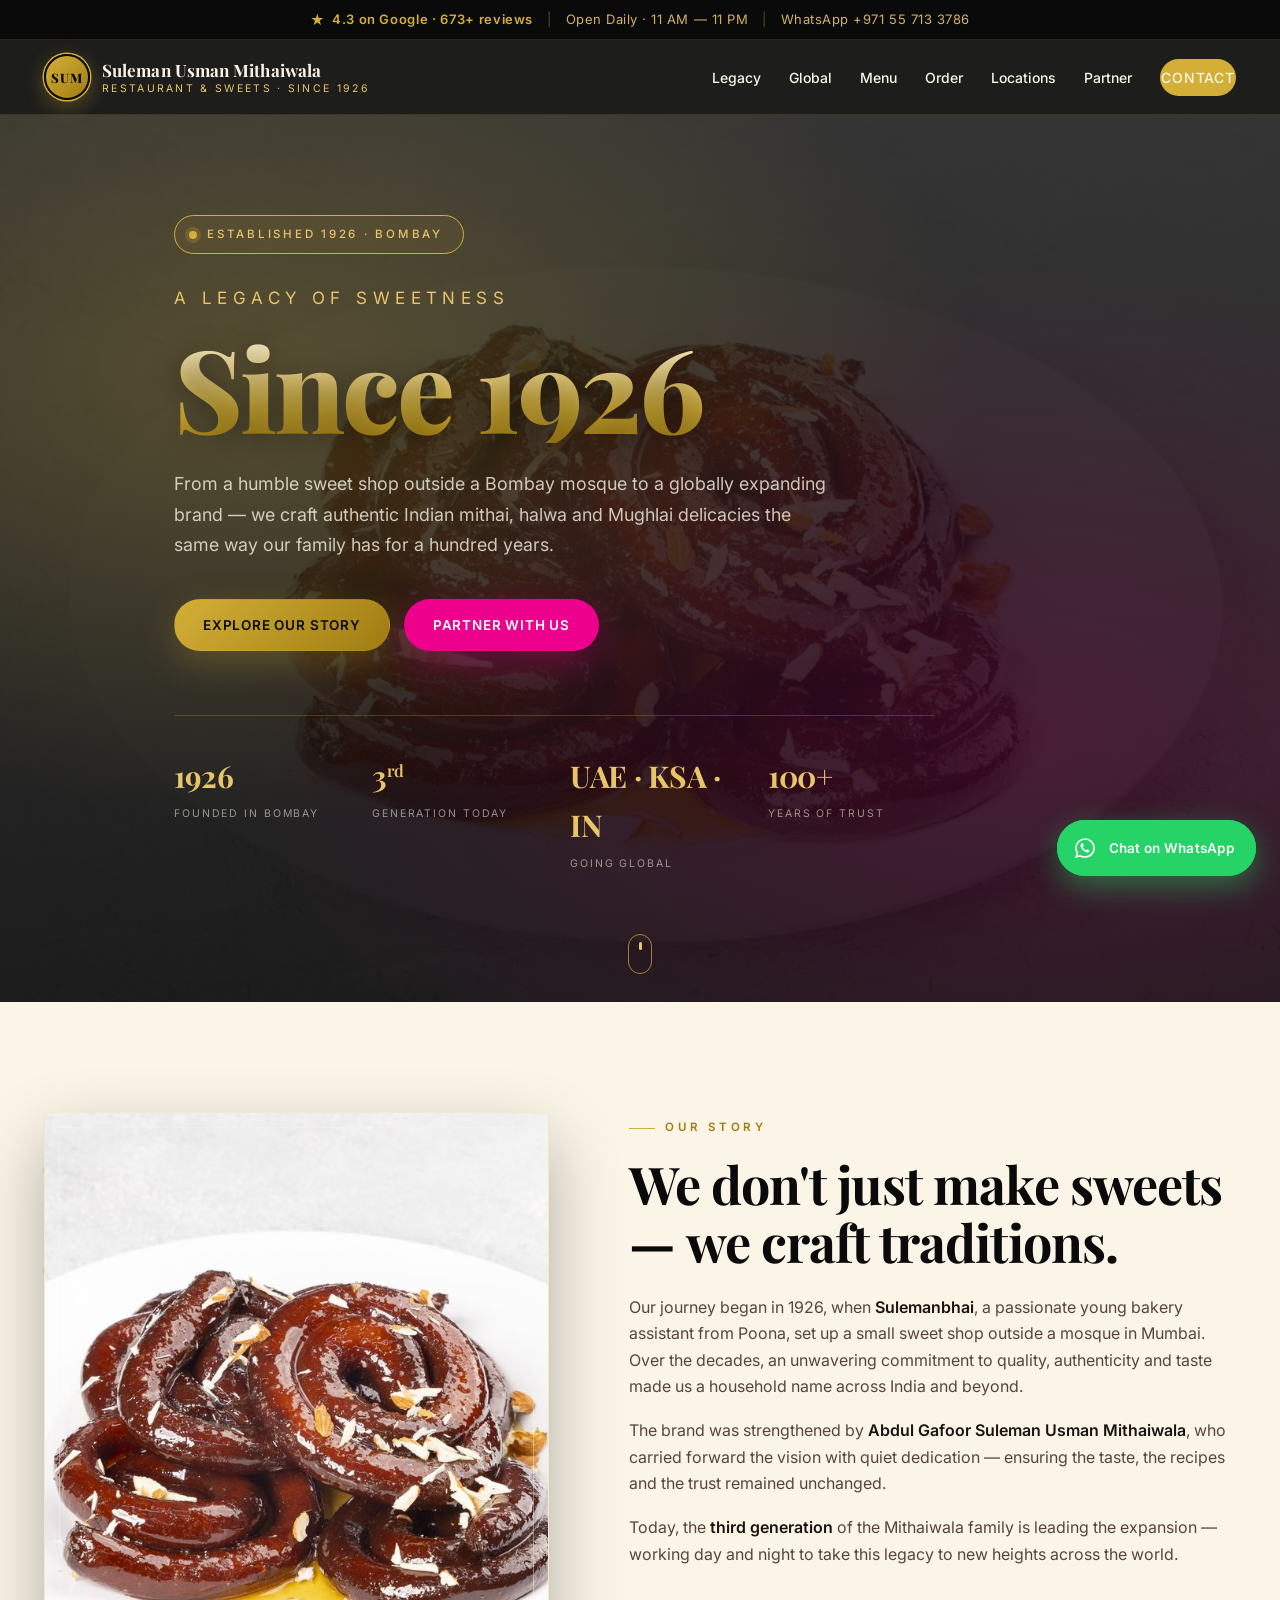
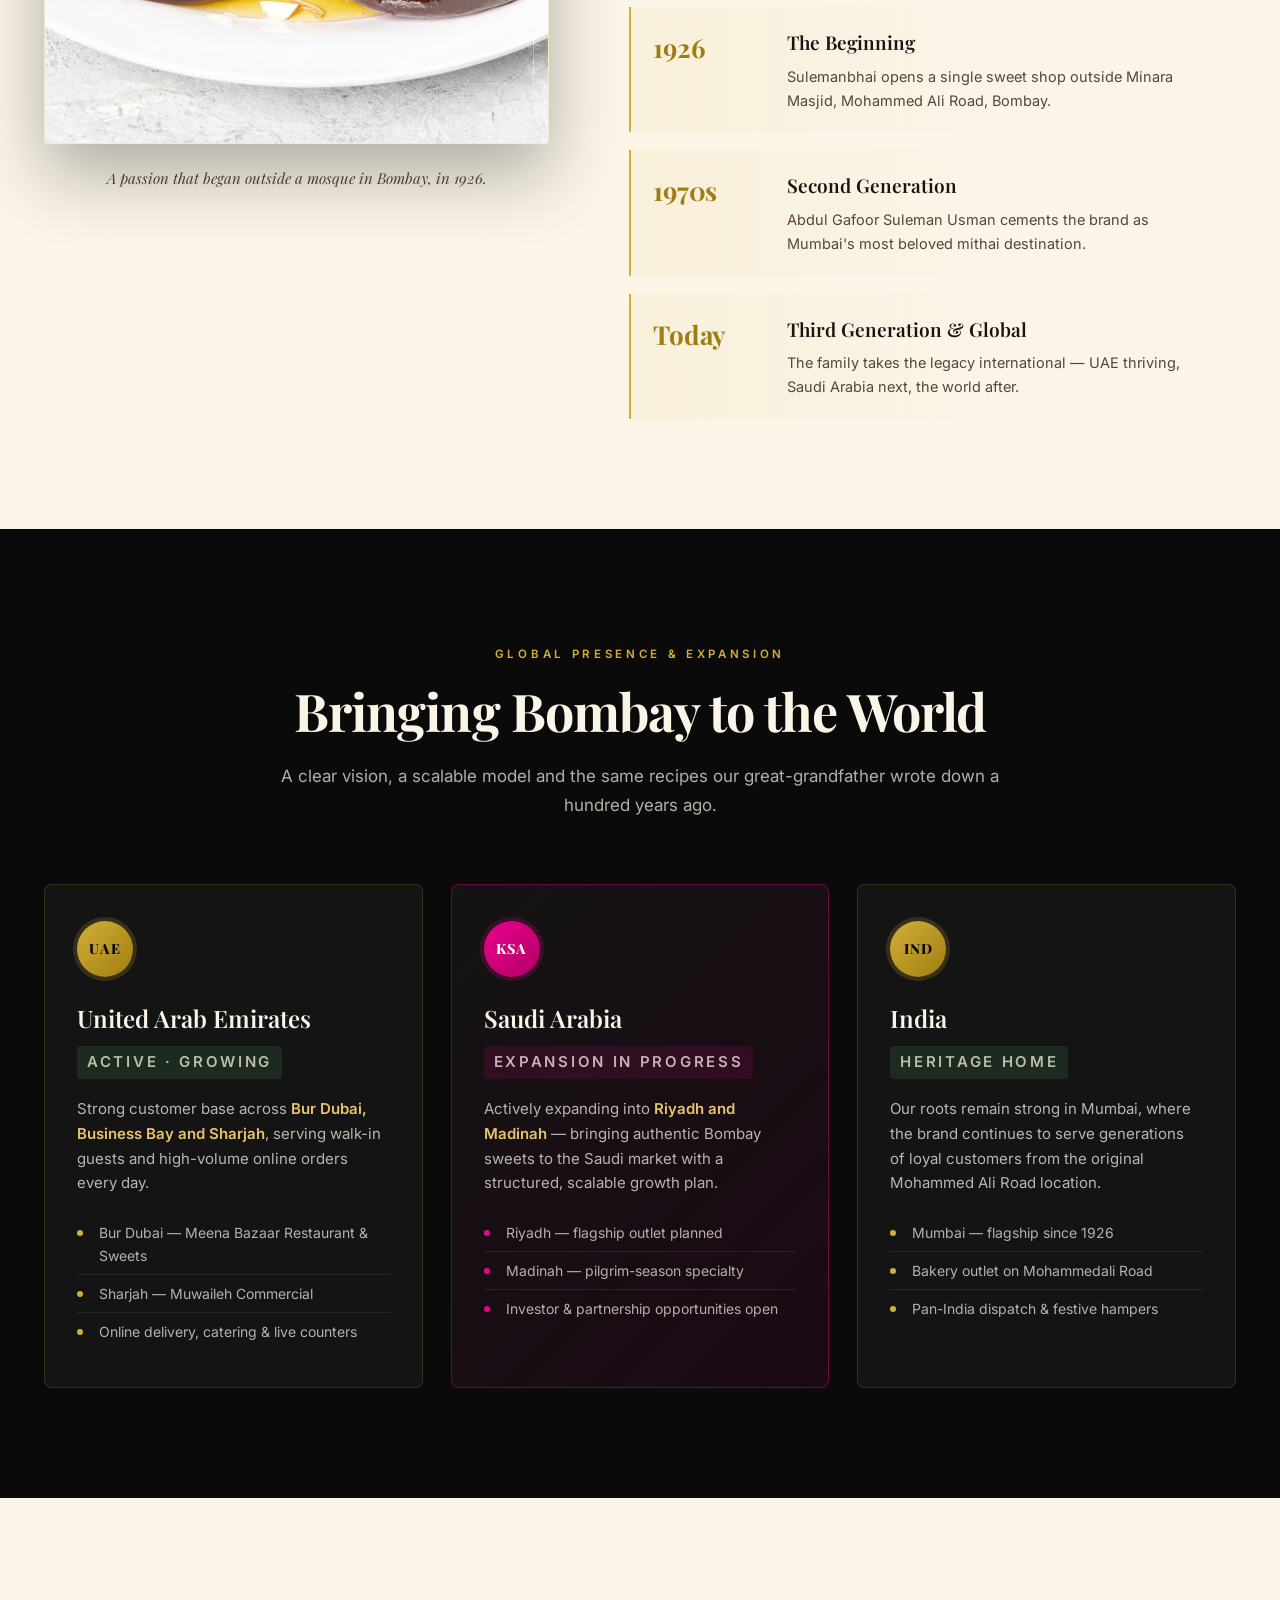
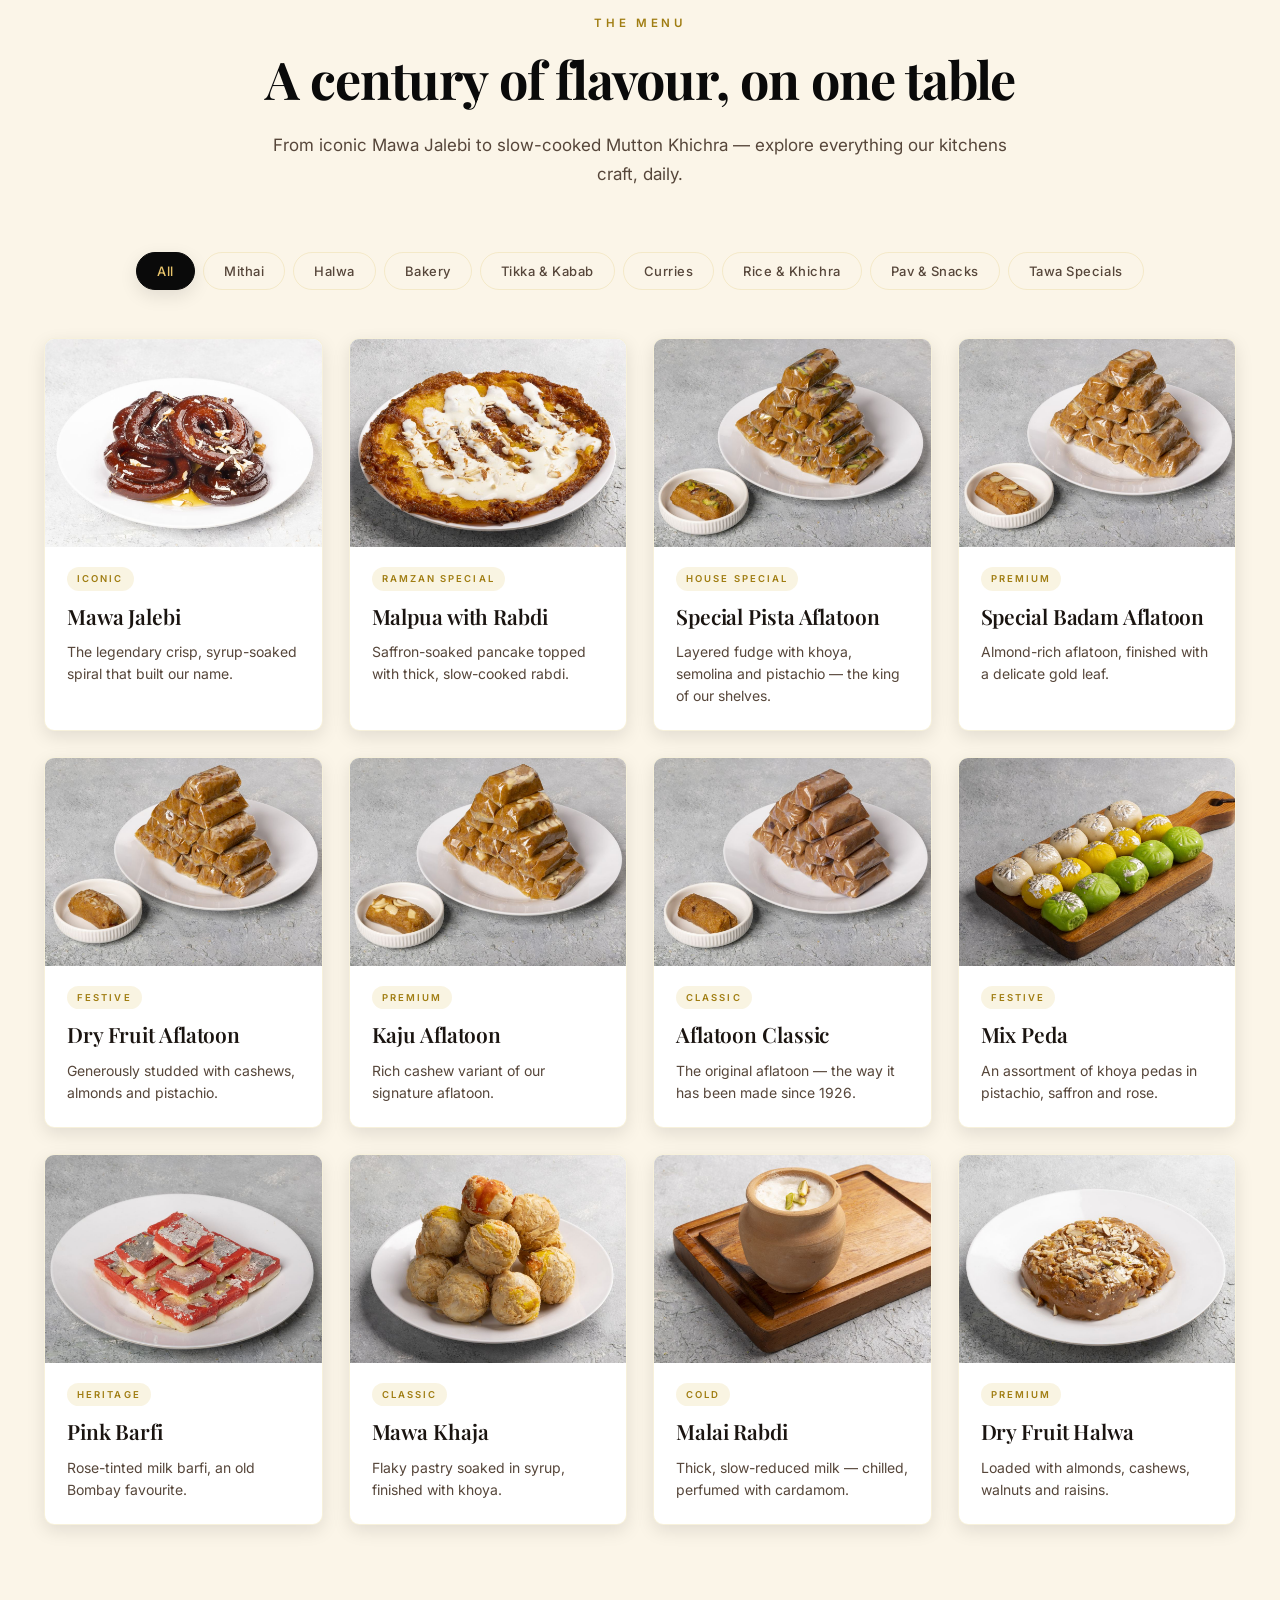
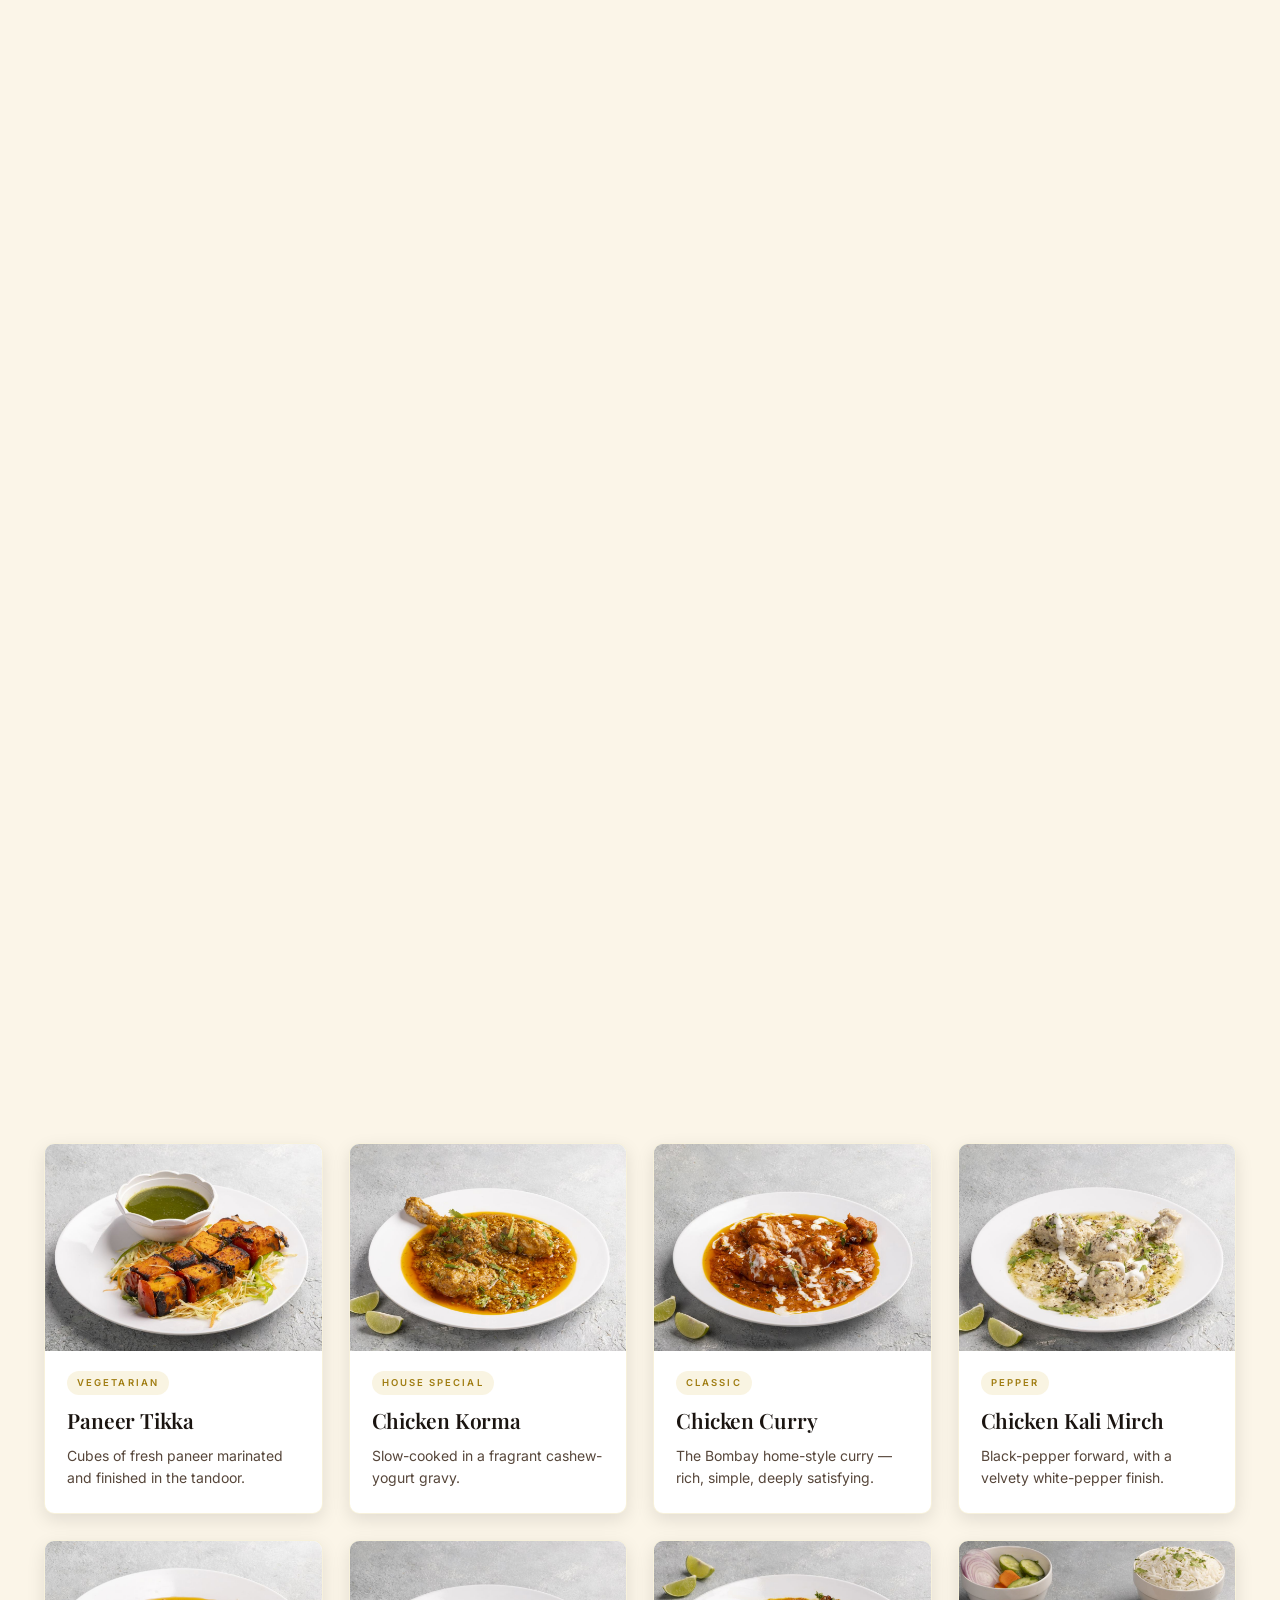
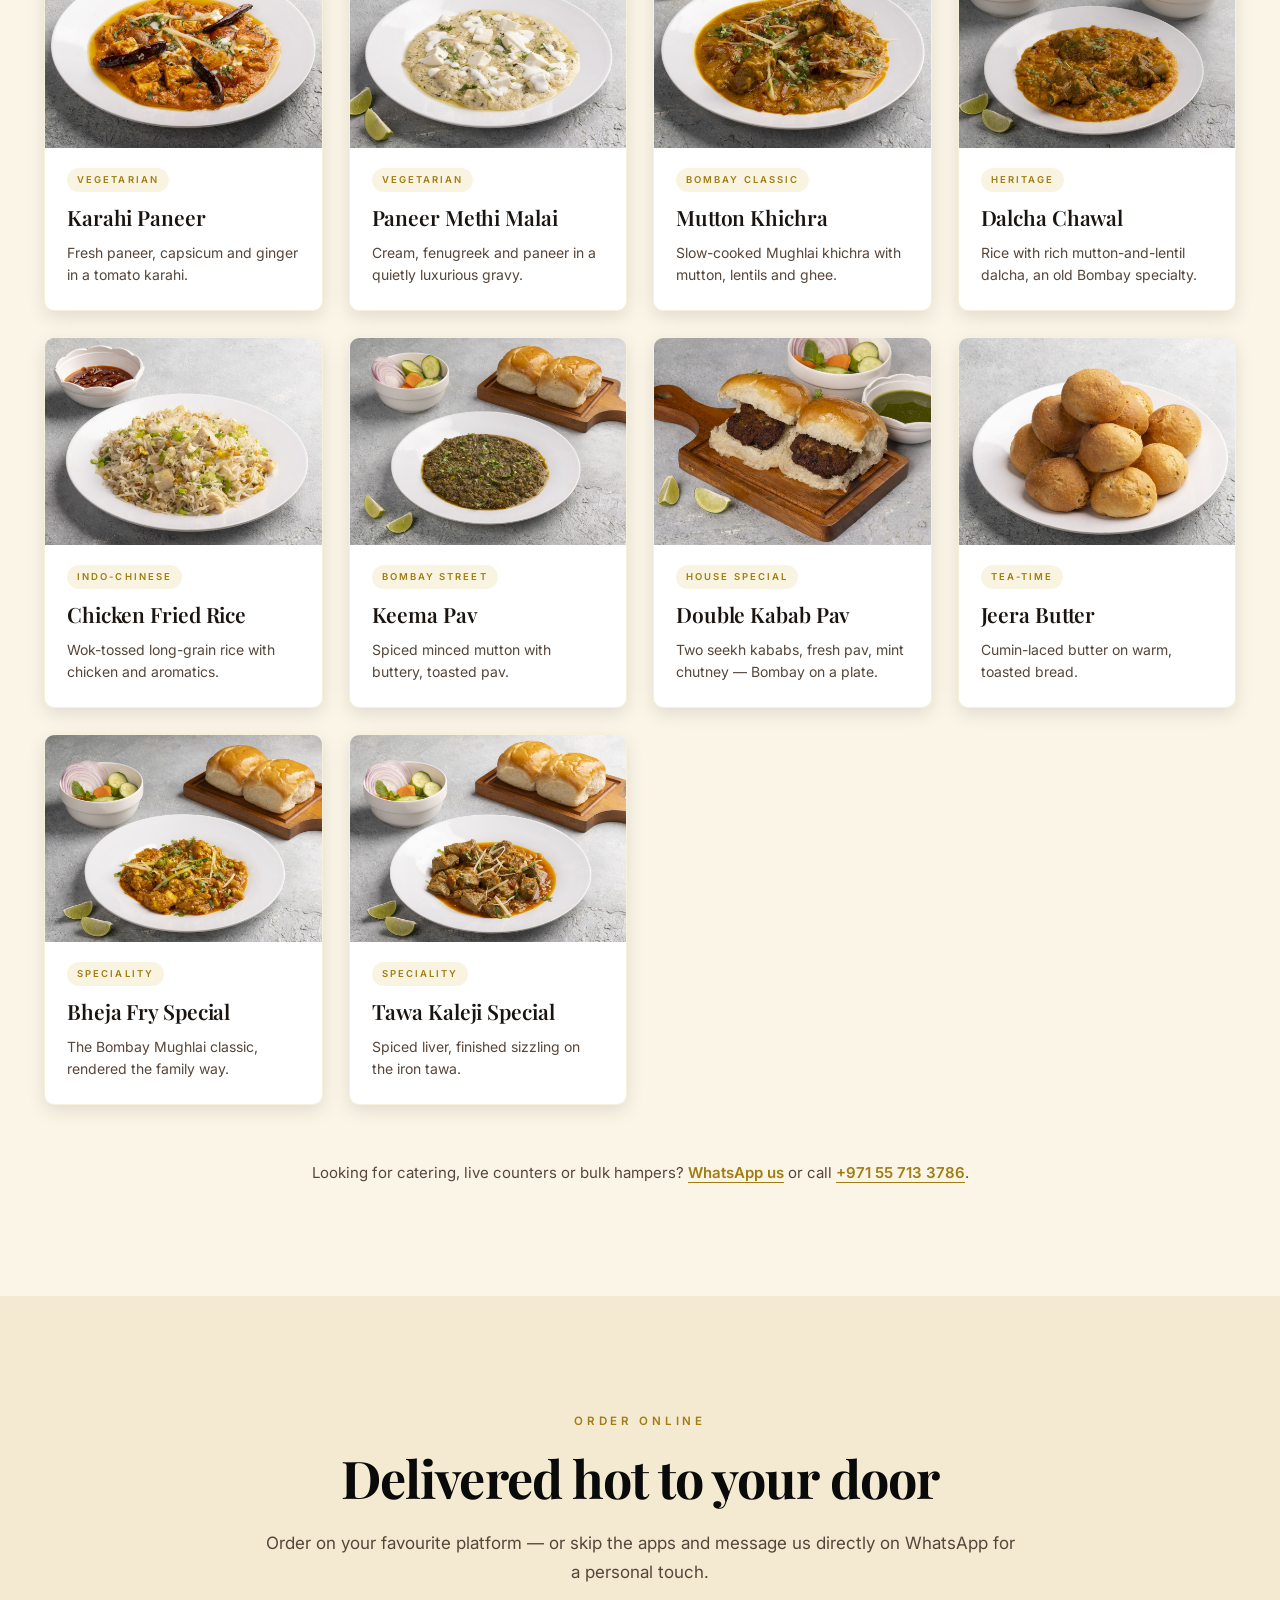
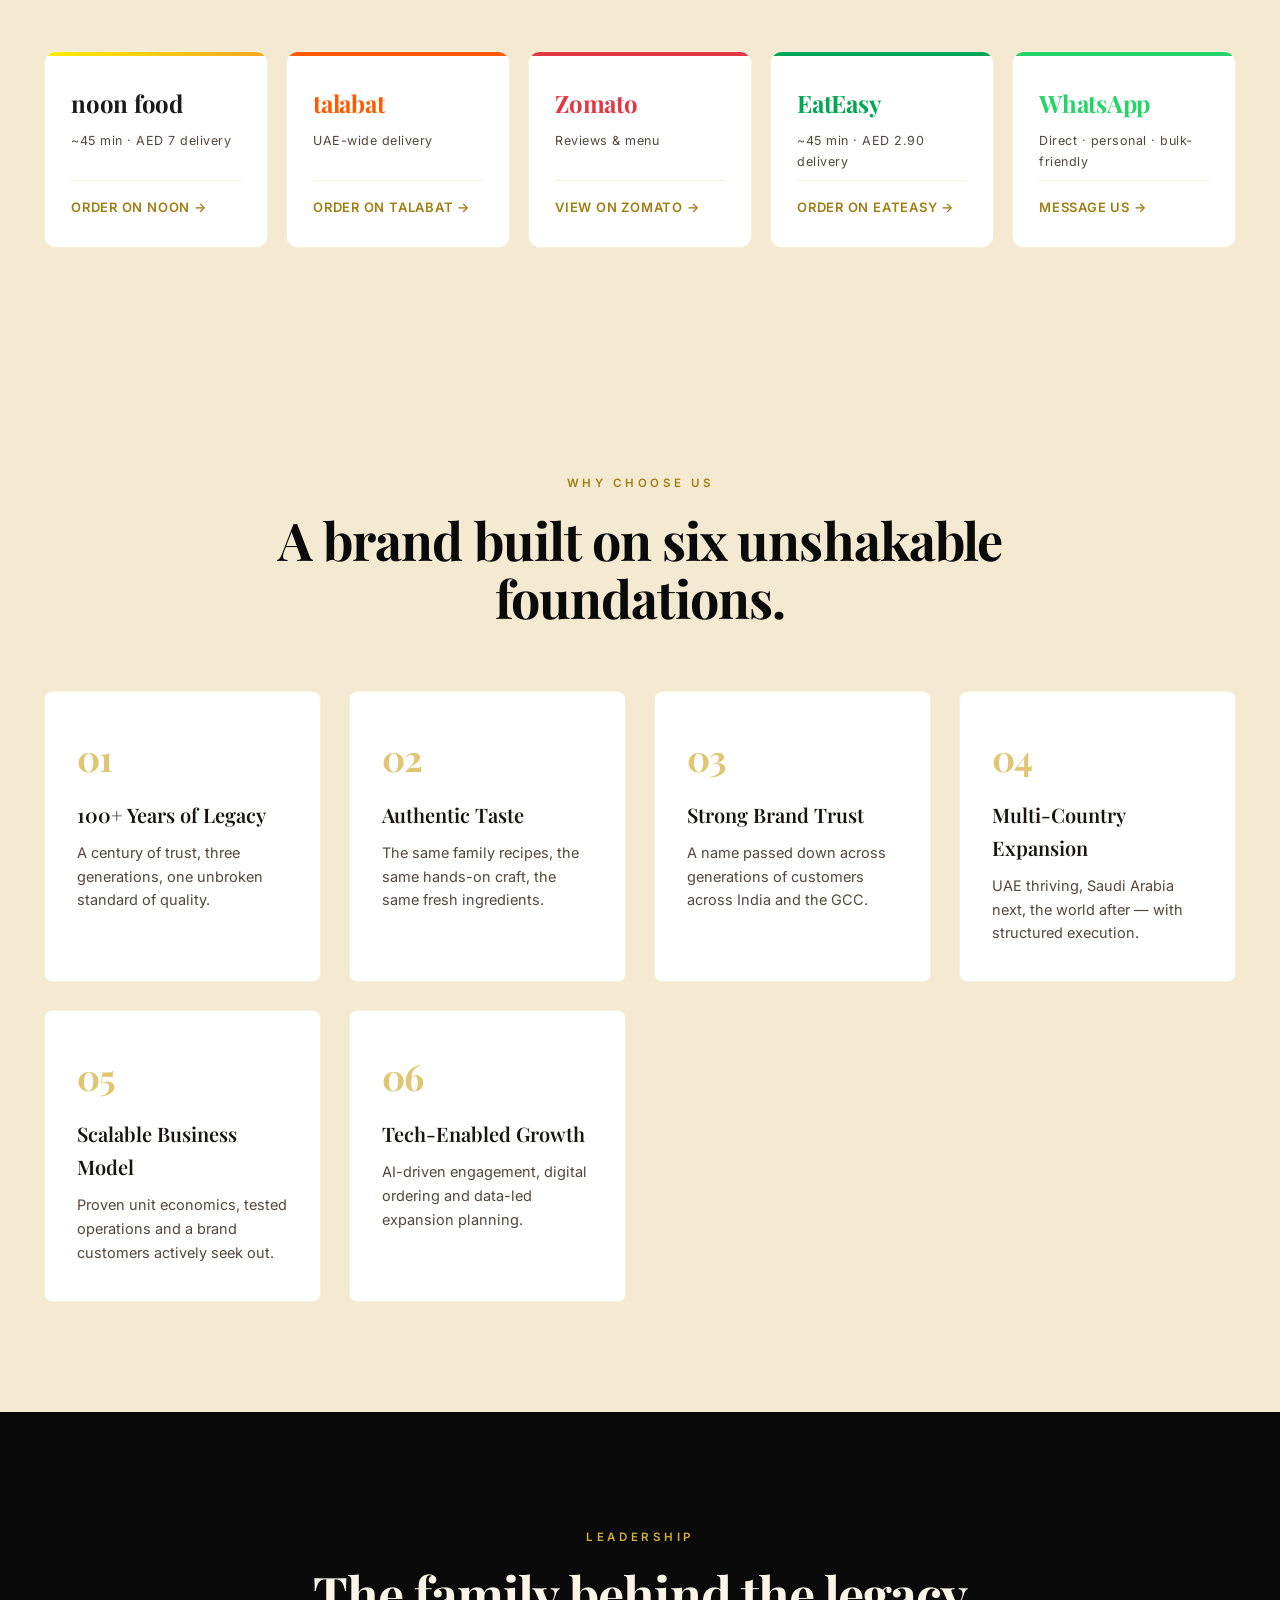
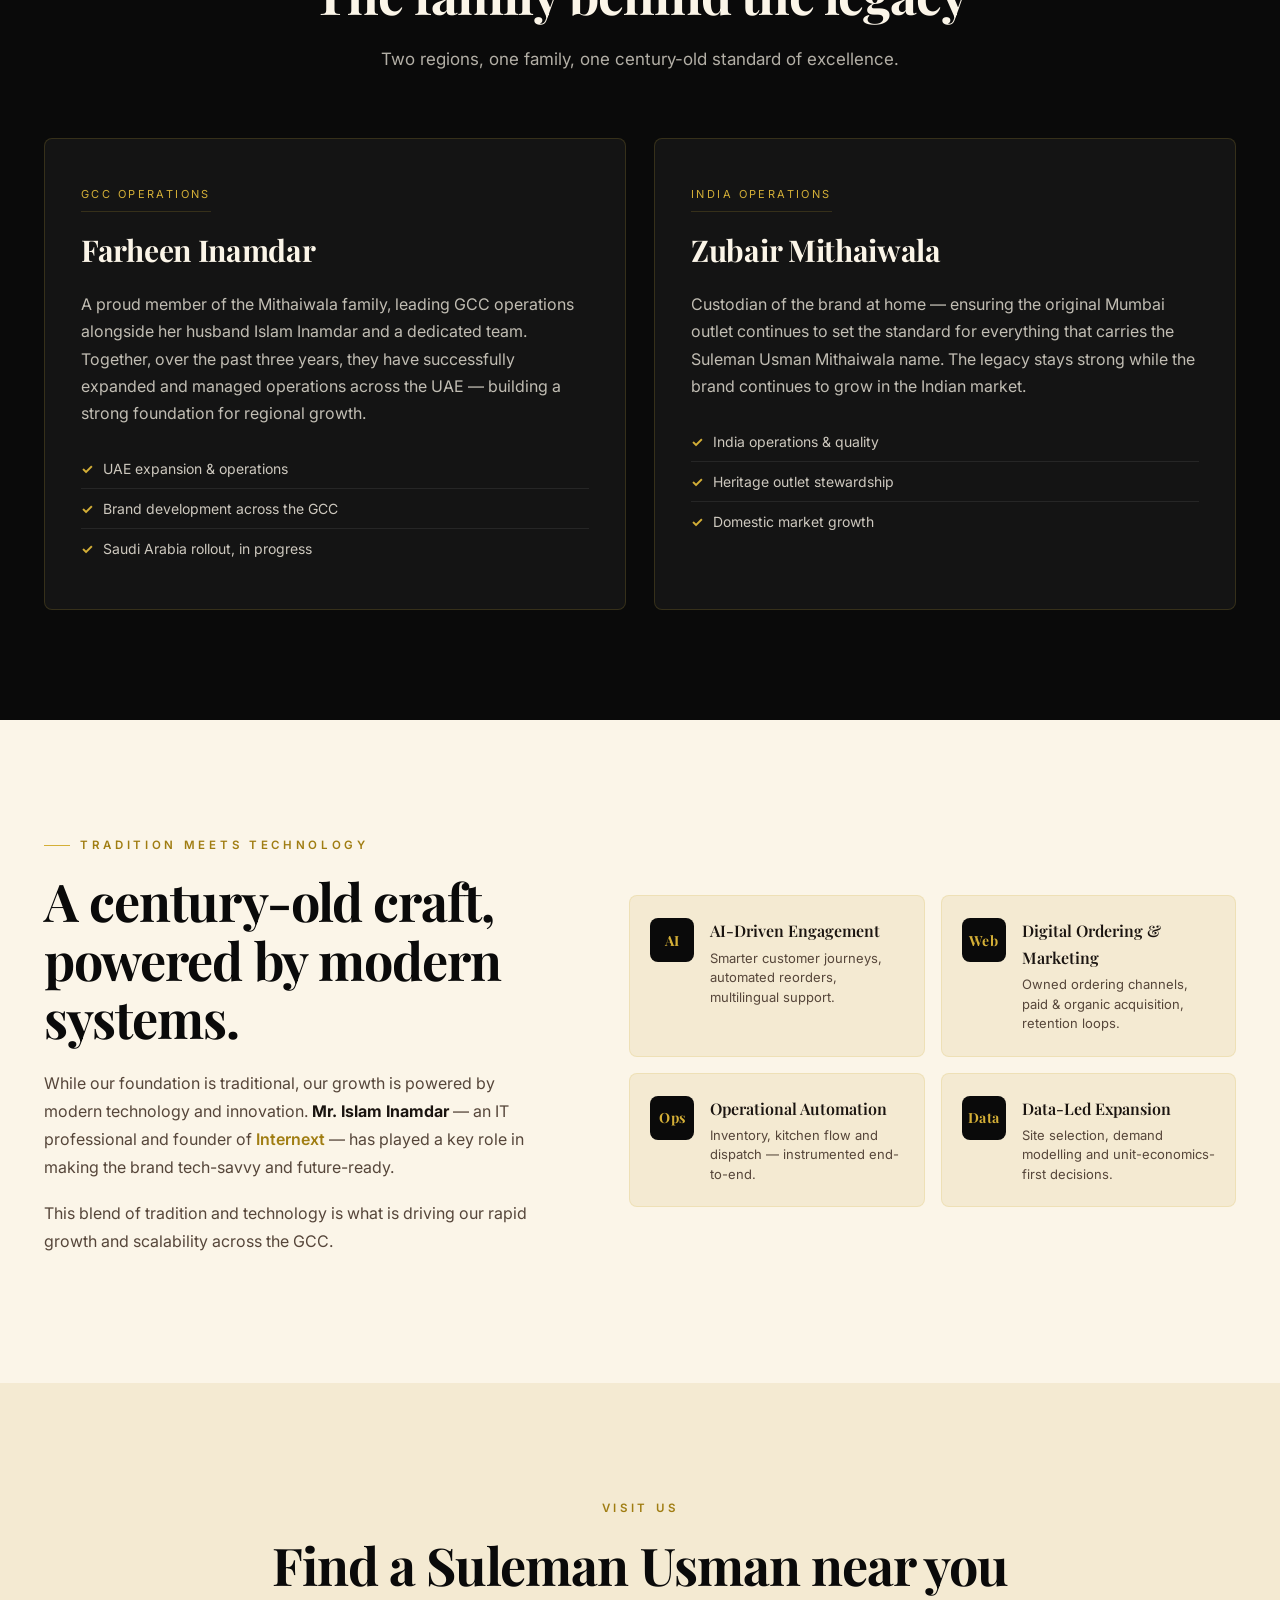
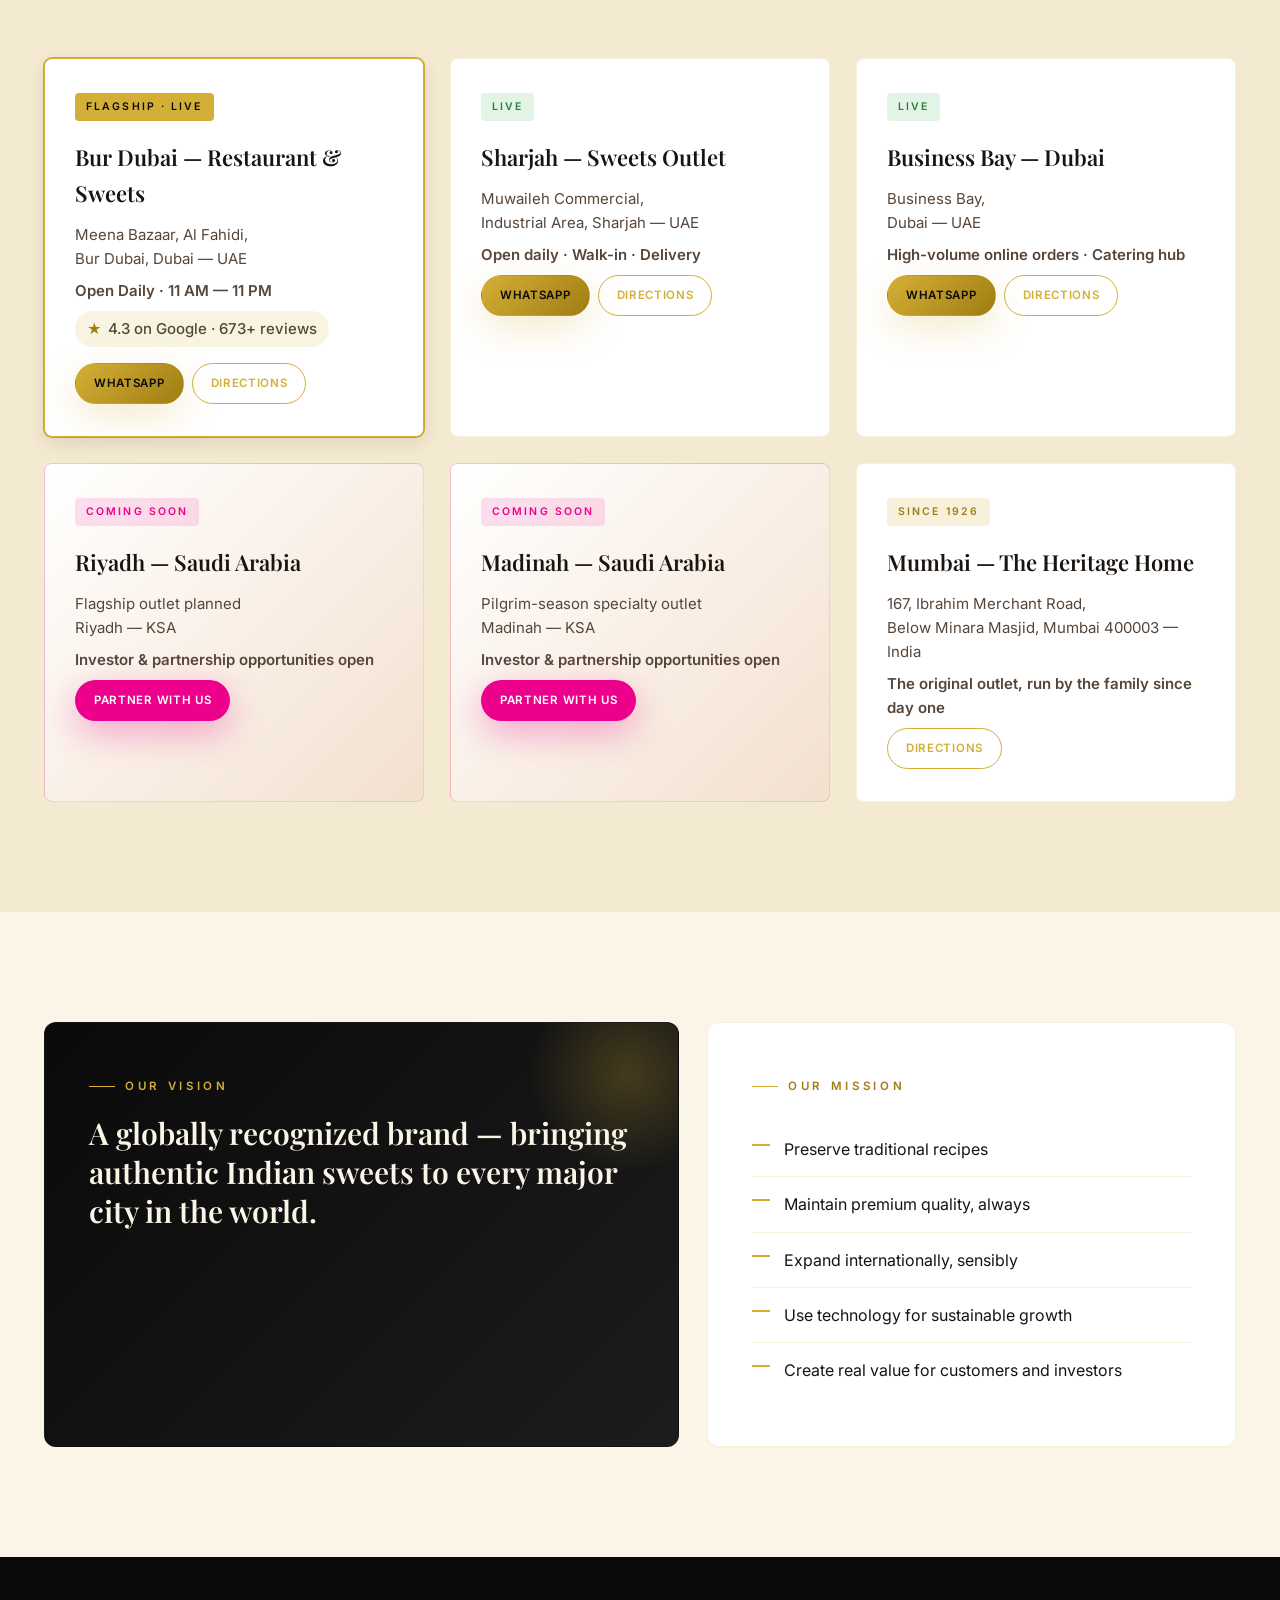
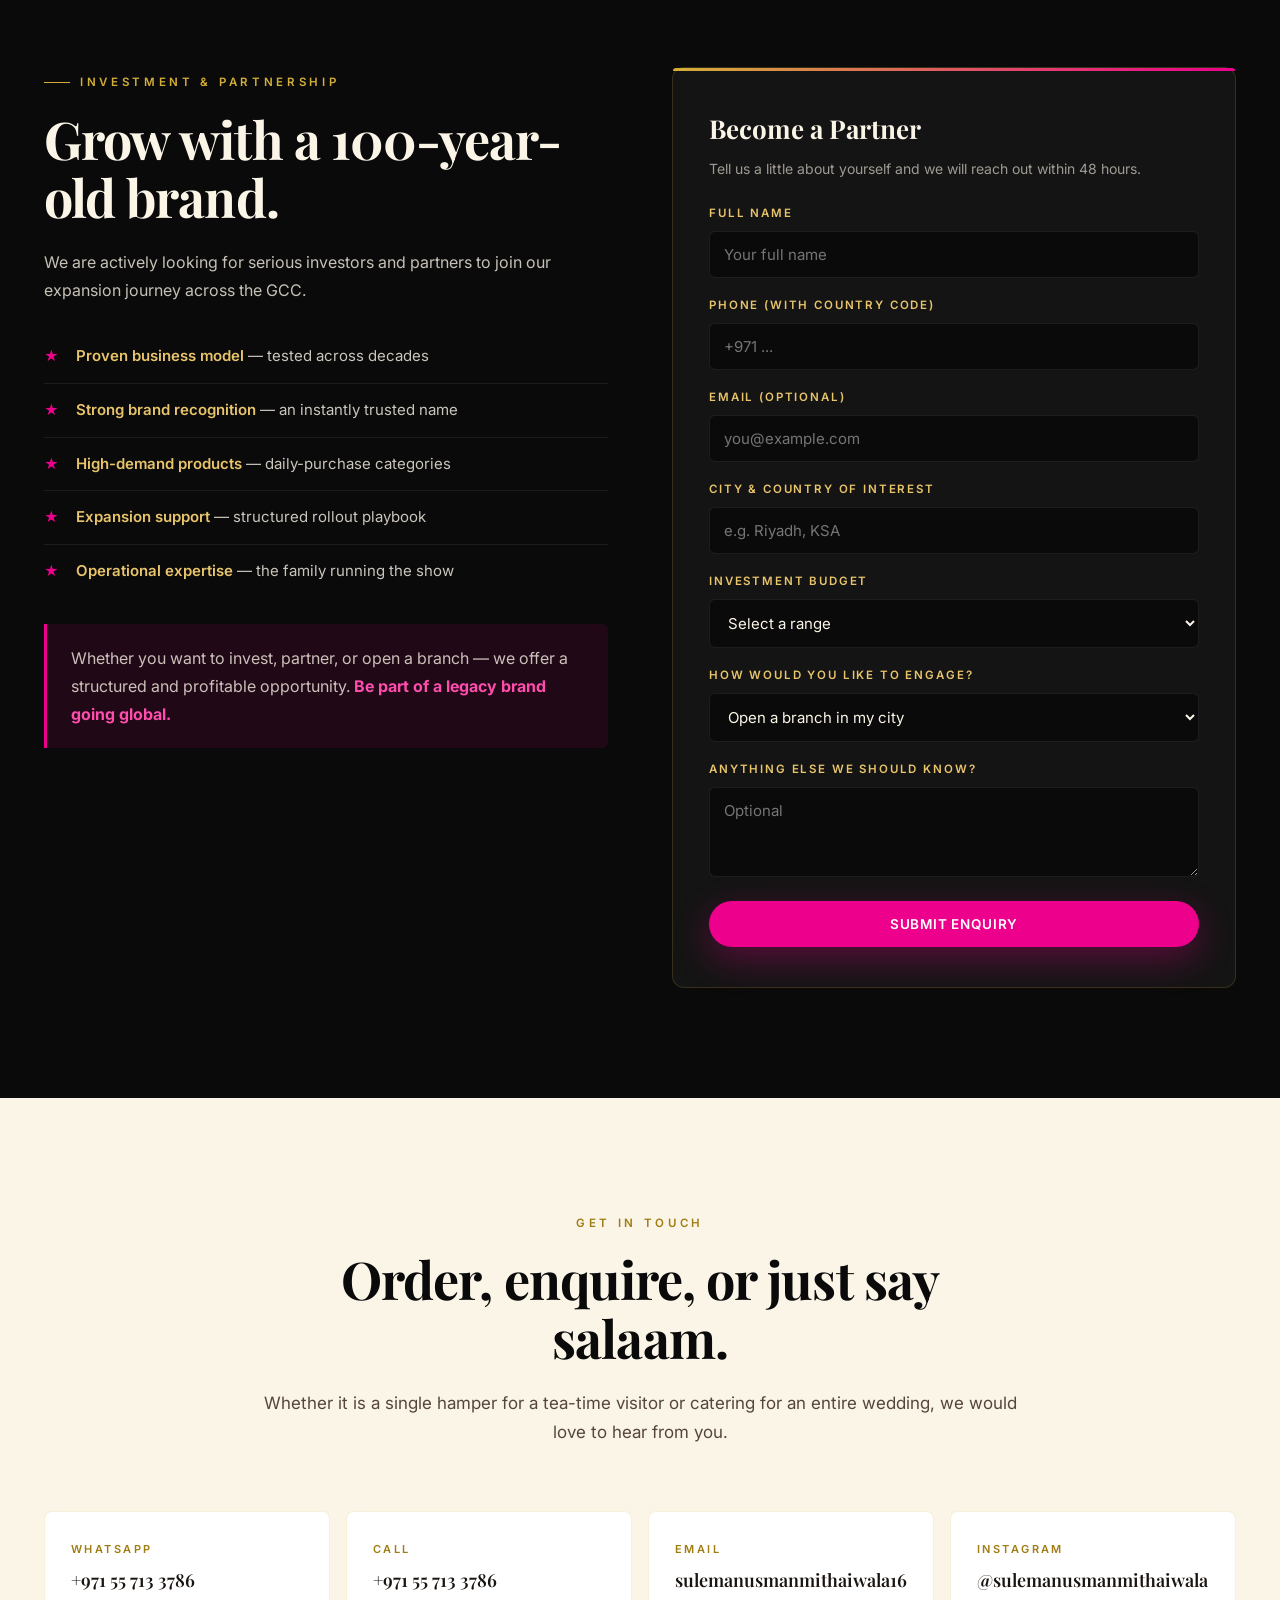
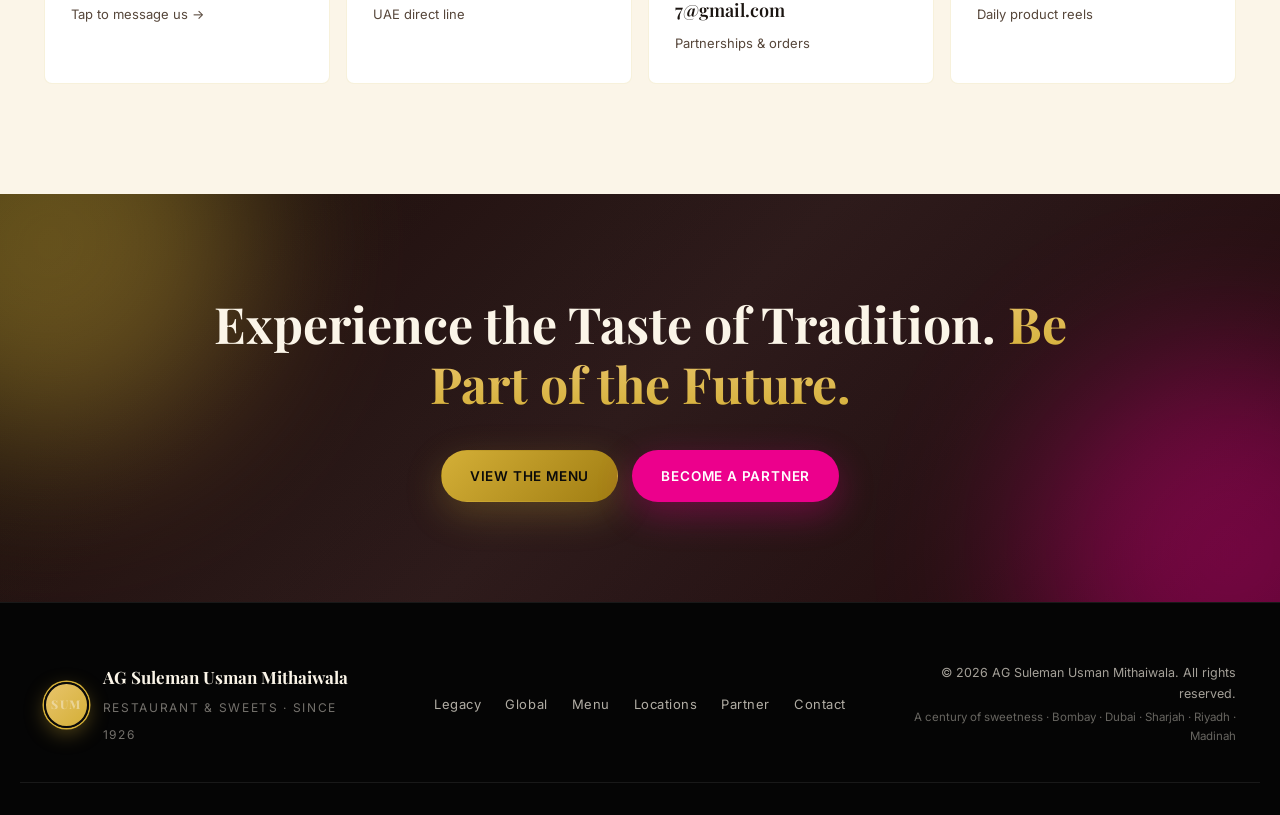
==== index.html @ 43412021 "Add Order Online section (Noon/Talabat/Zomato/EatEasy), confirmed hours 11-23, 4.3★ Google rating, J" ====
<!DOCTYPE html>
<html lang="en">
<head>
<meta charset="UTF-8" />
<meta name="viewport" content="width=device-width, initial-scale=1, viewport-fit=cover" />

<title>AG Suleman Usman Mithaiwala Dubai &mdash; A Century of Sweetness, Since 1926</title>
<meta name="description" content="A 100-year-old Bombay sweets and restaurant brand, now in Dubai &amp; Sharjah, expanding across the GCC. Authentic mithai, halwa, kababs and curries crafted by the third generation of the Mithaiwala family." />
<meta name="theme-color" content="#0a0a0a" />
<meta name="keywords" content="Suleman Usman Mithaiwala, AG Mithaiwala Dubai, Indian sweets Dubai, Mawa Jalebi Dubai, Bombay halwa, Bur Dubai sweets, Sharjah mithai, Indian restaurant Dubai, partnership investment mithai brand" />

<!-- Open Graph -->
<meta property="og:type" content="restaurant" />
<meta property="og:title" content="AG Suleman Usman Mithaiwala — A Century of Sweetness, Since 1926" />
<meta property="og:description" content="Authentic Bombay sweets and Mughlai restaurant. Third-generation family business expanding across UAE, Saudi Arabia and India." />
<meta property="og:image" content="images/mawa-jalebi.jpg" />
<meta property="og:locale" content="en_AE" />
<meta name="twitter:card" content="summary_large_image" />

<link rel="preconnect" href="https://fonts.googleapis.com" />
<link rel="preconnect" href="https://fonts.gstatic.com" crossorigin />
<link href="https://fonts.googleapis.com/css2?family=Playfair+Display:wght@500;600;700;800;900&family=Inter:wght@300;400;500;600;700&family=Cormorant+Garamond:ital,wght@0,500;0,600;1,400&display=swap" rel="stylesheet" />

<link rel="stylesheet" href="styles.css" />

<!-- Structured data: Restaurant + Branches -->
<script type="application/ld+json">
{
  "@context": "https://schema.org",
  "@type": "Restaurant",
  "name": "AG Suleman Usman Mithaiwala",
  "alternateName": "Suleman Usman Mithaiwala Restaurant & Sweets",
  "description": "Authentic Bombay sweets, halwa and Mughlai restaurant. A 100-year-old family brand established in 1926, now in Dubai & Sharjah with planned expansion across Saudi Arabia.",
  "foundingDate": "1926",
  "image": "images/mawa-jalebi.jpg",
  "servesCuisine": ["Indian Sweets", "Mughlai", "Bombay Cuisine", "Halwa", "Bakery"],
  "priceRange": "$$",
  "telephone": "+971-55-713-3786",
  "address": [
    {
      "@type": "PostalAddress",
      "streetAddress": "Meena Bazaar, Al Fahidi",
      "addressLocality": "Bur Dubai",
      "addressRegion": "Dubai",
      "addressCountry": "AE"
    },
    {
      "@type": "PostalAddress",
      "streetAddress": "Muwaileh Commercial, Industrial Area",
      "addressLocality": "Sharjah",
      "addressCountry": "AE"
    }
  ],
  "openingHours": "Mo-Su 11:00-23:00",
  "aggregateRating": {
    "@type": "AggregateRating",
    "ratingValue": "4.3",
    "reviewCount": "673",
    "bestRating": "5"
  },
  "hasMenu": "https://food.noon.com/uae-en/outlet/SLMNSMDFEA/",
  "potentialAction": {
    "@type": "OrderAction",
    "target": [
      "https://food.noon.com/uae-en/outlet/SLMNSMDFEA/",
      "https://www.talabat.com/uae/restaurant/755666/suleman-usman-mithaiwala-restaurant-and-sweets-dubai-healthcare-city",
      "https://www.zomato.com/dubai/abdul-gafoor-suleman-usman-mithaiwala-restaurant-meena-bazaar",
      "https://www.eateasy.ae/dubai/suleman-usman-mithaiwala-restaurant-and-sweets-meena-bazaar"
    ]
  },
  "sameAs": [
    "https://www.instagram.com/sulemanusmanmithaiwala/",
    "https://www.facebook.com/agsulemanusmanmithaiwala/",
    "https://food.noon.com/uae-en/outlet/SLMNSMDFEA/",
    "https://www.zomato.com/dubai/abdul-gafoor-suleman-usman-mithaiwala-restaurant-meena-bazaar"
  ]
}
</script>
</head>
<body>

<!-- =========================================================
     TOPBAR
     ========================================================= -->
<div class="topbar">
  <div class="container topbar__inner">
    <span class="topbar__item topbar__item--rating"><span class="topbar__star">&#9733;</span> 4.3 on Google &middot; 673+ reviews</span>
    <span class="topbar__divider">|</span>
    <span class="topbar__item">Open Daily &middot; 11 AM &mdash; 11 PM</span>
    <span class="topbar__divider">|</span>
    <a class="topbar__item" href="https://wa.me/971557133786" target="_blank" rel="noopener">WhatsApp +971 55 713 3786</a>
  </div>
</div>

<!-- =========================================================
     STICKY NAV
     ========================================================= -->
<header class="nav" id="nav">
  <div class="container nav__inner">
    <a href="#home" class="brand">
      <span class="brand__mark">SUM</span>
      <span class="brand__text">
        <span class="brand__name">Suleman Usman Mithaiwala</span>
        <span class="brand__tag">Restaurant &amp; Sweets &middot; Since 1926</span>
      </span>
    </a>
    <button class="nav__toggle" aria-label="Open menu" aria-expanded="false">
      <span></span><span></span><span></span>
    </button>
    <nav class="nav__links" id="navLinks">
      <a href="#legacy">Legacy</a>
      <a href="#presence">Global</a>
      <a href="#menu">Menu</a>
      <a href="#order">Order</a>
      <a href="#locations">Locations</a>
      <a href="#partner">Partner</a>
      <a href="#contact" class="btn btn--ghost">Contact</a>
    </nav>
  </div>
</header>

<!-- =========================================================
     HERO
     ========================================================= -->
<section class="hero" id="home">
  <div class="hero__bg" aria-hidden="true"></div>
  <div class="hero__overlay" aria-hidden="true"></div>
  <div class="container hero__content">
    <span class="badge"><span class="badge__dot"></span>Established 1926 &middot; Bombay</span>
    <h1 class="hero__title">
      <span class="hero__title-pre">A Legacy of Sweetness</span>
      <span class="hero__title-main">Since 1926</span>
    </h1>
    <p class="hero__sub">
      From a humble sweet shop outside a Bombay mosque to a globally expanding brand &mdash;
      we craft authentic Indian mithai, halwa and Mughlai delicacies the same way our family has for a hundred years.
    </p>
    <div class="hero__actions">
      <a href="#legacy" class="btn btn--primary">Explore Our Story</a>
      <a href="#partner" class="btn btn--accent">Partner With Us</a>
    </div>
    <div class="hero__stats">
      <div><strong>1926</strong><span>Founded in Bombay</span></div>
      <div><strong>3<sup>rd</sup></strong><span>Generation Today</span></div>
      <div><strong>UAE &middot; KSA &middot; IN</strong><span>Going Global</span></div>
      <div><strong>100+</strong><span>Years of Trust</span></div>
    </div>
  </div>
  <a href="#legacy" class="hero__scroll" aria-label="Scroll to story"><span></span></a>
</section>

<!-- =========================================================
     ABOUT / LEGACY
     ========================================================= -->
<section class="legacy section" id="legacy">
  <div class="container legacy__grid">
    <div class="legacy__media">
      <div class="legacy__year">1926</div>
      <div class="legacy__photo">
        <img src="images/mawa-jalebi.jpg" alt="Suleman Usman Mithaiwala signature Mawa Jalebi" loading="lazy" />
      </div>
      <div class="legacy__caption">A passion that began outside a mosque in Bombay, in 1926.</div>
    </div>

    <div class="legacy__copy">
      <span class="eyebrow">Our Story</span>
      <h2 class="section__title">We don't just make sweets &mdash; we craft traditions.</h2>
      <p>
        Our journey began in 1926, when <strong>Sulemanbhai</strong>, a passionate young bakery
        assistant from Poona, set up a small sweet shop outside a mosque in Mumbai. Over the decades,
        an unwavering commitment to quality, authenticity and taste made us a household name across
        India and beyond.
      </p>
      <p>
        The brand was strengthened by <strong>Abdul Gafoor Suleman Usman Mithaiwala</strong>, who
        carried forward the vision with quiet dedication &mdash; ensuring the taste, the recipes and
        the trust remained unchanged.
      </p>
      <p>
        Today, the <strong>third generation</strong> of the Mithaiwala family is leading the
        expansion &mdash; working day and night to take this legacy to new heights across the world.
      </p>

      <div class="timeline">
        <div class="timeline__item">
          <div class="timeline__year">1926</div>
          <div class="timeline__body">
            <h4>The Beginning</h4>
            <p>Sulemanbhai opens a single sweet shop outside Minara Masjid, Mohammed Ali Road, Bombay.</p>
          </div>
        </div>
        <div class="timeline__item">
          <div class="timeline__year">1970s</div>
          <div class="timeline__body">
            <h4>Second Generation</h4>
            <p>Abdul Gafoor Suleman Usman cements the brand as Mumbai's most beloved mithai destination.</p>
          </div>
        </div>
        <div class="timeline__item">
          <div class="timeline__year">Today</div>
          <div class="timeline__body">
            <h4>Third Generation &amp; Global</h4>
            <p>The family takes the legacy international &mdash; UAE thriving, Saudi Arabia next, the world after.</p>
          </div>
        </div>
      </div>
    </div>
  </div>
</section>

<!-- =========================================================
     GLOBAL PRESENCE
     ========================================================= -->
<section class="presence section section--dark" id="presence">
  <div class="container">
    <div class="section__head section__head--center">
      <span class="eyebrow eyebrow--light">Global Presence &amp; Expansion</span>
      <h2 class="section__title section__title--light">Bringing Bombay to the World</h2>
      <p class="section__lede section__lede--light">A clear vision, a scalable model and the same recipes our great-grandfather wrote down a hundred years ago.</p>
    </div>

    <div class="presence__grid">
      <article class="presence__card">
        <div class="presence__flag" aria-hidden="true">UAE</div>
        <h3>United Arab Emirates</h3>
        <p class="presence__status presence__status--live">Active &middot; Growing</p>
        <p>Strong customer base across <strong>Bur Dubai, Business Bay and Sharjah</strong>, serving walk-in guests and high-volume online orders every day.</p>
        <ul>
          <li>Bur Dubai &mdash; Meena Bazaar Restaurant &amp; Sweets</li>
          <li>Sharjah &mdash; Muwaileh Commercial</li>
          <li>Online delivery, catering &amp; live counters</li>
        </ul>
      </article>

      <article class="presence__card presence__card--accent">
        <div class="presence__flag" aria-hidden="true">KSA</div>
        <h3>Saudi Arabia</h3>
        <p class="presence__status presence__status--soon">Expansion in Progress</p>
        <p>Actively expanding into <strong>Riyadh and Madinah</strong> &mdash; bringing authentic Bombay sweets to the Saudi market with a structured, scalable growth plan.</p>
        <ul>
          <li>Riyadh &mdash; flagship outlet planned</li>
          <li>Madinah &mdash; pilgrim-season specialty</li>
          <li>Investor &amp; partnership opportunities open</li>
        </ul>
      </article>

      <article class="presence__card">
        <div class="presence__flag" aria-hidden="true">IND</div>
        <h3>India</h3>
        <p class="presence__status presence__status--live">Heritage Home</p>
        <p>Our roots remain strong in Mumbai, where the brand continues to serve generations of loyal customers from the original Mohammed Ali Road location.</p>
        <ul>
          <li>Mumbai &mdash; flagship since 1926</li>
          <li>Bakery outlet on Mohammedali Road</li>
          <li>Pan-India dispatch &amp; festive hampers</li>
        </ul>
      </article>
    </div>
  </div>
</section>

<!-- =========================================================
     MENU — filterable
     ========================================================= -->
<section class="menu section" id="menu">
  <div class="container">
    <div class="section__head section__head--center">
      <span class="eyebrow">The Menu</span>
      <h2 class="section__title">A century of flavour, on one table</h2>
      <p class="section__lede">From iconic Mawa Jalebi to slow-cooked Mutton Khichra &mdash; explore everything our kitchens craft, daily.</p>
    </div>

    <div class="filters" role="tablist">
      <button class="chip is-active" data-filter="all">All</button>
      <button class="chip" data-filter="mithai">Mithai</button>
      <button class="chip" data-filter="halwa">Halwa</button>
      <button class="chip" data-filter="bakery">Bakery</button>
      <button class="chip" data-filter="tikka">Tikka &amp; Kabab</button>
      <button class="chip" data-filter="curry">Curries</button>
      <button class="chip" data-filter="rice">Rice &amp; Khichra</button>
      <button class="chip" data-filter="pav">Pav &amp; Snacks</button>
      <button class="chip" data-filter="tawa">Tawa Specials</button>
    </div>

    <div class="menu__grid" id="menuGrid">

      <!-- MITHAI -->
      <article class="dish" data-cat="mithai"><img src="images/mawa-jalebi.jpg" alt="Mawa Jalebi" loading="lazy" /><div class="dish__body"><span class="dish__tag">Iconic</span><h3>Mawa Jalebi</h3><p>The legendary crisp, syrup-soaked spiral that built our name.</p></div></article>
      <article class="dish" data-cat="mithai"><img src="images/malpua-rabdi.jpg" alt="Malpua with Rabdi" loading="lazy" /><div class="dish__body"><span class="dish__tag">Ramzan Special</span><h3>Malpua with Rabdi</h3><p>Saffron-soaked pancake topped with thick, slow-cooked rabdi.</p></div></article>
      <article class="dish" data-cat="mithai"><img src="images/special-pista-aflatoon.jpg" alt="Special Pista Aflatoon" loading="lazy" /><div class="dish__body"><span class="dish__tag">House Special</span><h3>Special Pista Aflatoon</h3><p>Layered fudge with khoya, semolina and pistachio &mdash; the king of our shelves.</p></div></article>
      <article class="dish" data-cat="mithai"><img src="images/special-badam-aflatoon.jpg" alt="Special Badam Aflatoon" loading="lazy" /><div class="dish__body"><span class="dish__tag">Premium</span><h3>Special Badam Aflatoon</h3><p>Almond-rich aflatoon, finished with a delicate gold leaf.</p></div></article>
      <article class="dish" data-cat="mithai"><img src="images/dryfruit-aflatoon.jpg" alt="Dry Fruit Aflatoon" loading="lazy" /><div class="dish__body"><span class="dish__tag">Festive</span><h3>Dry Fruit Aflatoon</h3><p>Generously studded with cashews, almonds and pistachio.</p></div></article>
      <article class="dish" data-cat="mithai"><img src="images/kaju-aflatoon.jpg" alt="Kaju Aflatoon" loading="lazy" /><div class="dish__body"><span class="dish__tag">Premium</span><h3>Kaju Aflatoon</h3><p>Rich cashew variant of our signature aflatoon.</p></div></article>
      <article class="dish" data-cat="mithai"><img src="images/normal-aflatoon.jpg" alt="Aflatoon Classic" loading="lazy" /><div class="dish__body"><span class="dish__tag">Classic</span><h3>Aflatoon Classic</h3><p>The original aflatoon &mdash; the way it has been made since 1926.</p></div></article>
      <article class="dish" data-cat="mithai"><img src="images/mix-peda.jpg" alt="Mix Peda" loading="lazy" /><div class="dish__body"><span class="dish__tag">Festive</span><h3>Mix Peda</h3><p>An assortment of khoya pedas in pistachio, saffron and rose.</p></div></article>
      <article class="dish" data-cat="mithai"><img src="images/pink-barfi.jpg" alt="Pink Barfi" loading="lazy" /><div class="dish__body"><span class="dish__tag">Heritage</span><h3>Pink Barfi</h3><p>Rose-tinted milk barfi, an old Bombay favourite.</p></div></article>
      <article class="dish" data-cat="mithai"><img src="images/mawa-khaja.jpg" alt="Mawa Khaja" loading="lazy" /><div class="dish__body"><span class="dish__tag">Classic</span><h3>Mawa Khaja</h3><p>Flaky pastry soaked in syrup, finished with khoya.</p></div></article>
      <article class="dish" data-cat="mithai"><img src="images/malai-rabdi.jpg" alt="Malai Rabdi" loading="lazy" /><div class="dish__body"><span class="dish__tag">Cold</span><h3>Malai Rabdi</h3><p>Thick, slow-reduced milk &mdash; chilled, perfumed with cardamom.</p></div></article>

      <!-- HALWA -->
      <article class="dish" data-cat="halwa"><img src="images/dryfruit-halwa.jpg" alt="Dry Fruit Halwa" loading="lazy" /><div class="dish__body"><span class="dish__tag">Premium</span><h3>Dry Fruit Halwa</h3><p>Loaded with almonds, cashews, walnuts and raisins.</p></div></article>
      <article class="dish" data-cat="halwa"><img src="images/akhrot-halwa.jpg" alt="Akhrot Halwa" loading="lazy" /><div class="dish__body"><span class="dish__tag">Walnut</span><h3>Akhrot Halwa</h3><p>Rich, slow-cooked halwa with hand-shelled walnuts.</p></div></article>
      <article class="dish" data-cat="halwa"><img src="images/anjeer-halwa.jpg" alt="Anjeer Halwa" loading="lazy" /><div class="dish__body"><span class="dish__tag">Fig</span><h3>Anjeer Halwa</h3><p>Naturally sweet halwa made with sun-ripened figs.</p></div></article>
      <article class="dish" data-cat="halwa"><img src="images/gajar-halwa.jpg" alt="Gajar Halwa" loading="lazy" /><div class="dish__body"><span class="dish__tag">Winter Special</span><h3>Gajar Halwa</h3><p>Slow-cooked carrot halwa with khoya and saffron.</p></div></article>
      <article class="dish" data-cat="halwa"><img src="images/dudhi-halwa.jpg" alt="Dudhi Halwa" loading="lazy" /><div class="dish__body"><span class="dish__tag">Classic</span><h3>Dudhi Halwa</h3><p>Bottle gourd halwa, light and beautifully fragrant.</p></div></article>

      <!-- BAKERY -->
      <article class="dish" data-cat="bakery"><img src="images/nankhatai-rawa.jpg" alt="Nankhatai Rawa" loading="lazy" /><div class="dish__body"><span class="dish__tag">Bakery</span><h3>Nankhatai Rawa</h3><p>Buttery, ghee-rich shortbread with a hint of cardamom.</p></div></article>
      <article class="dish" data-cat="bakery"><img src="images/nankhatai-dryfruit.jpg" alt="Nankhatai Dry Fruit" loading="lazy" /><div class="dish__body"><span class="dish__tag">Premium</span><h3>Nankhatai Dry Fruit</h3><p>Our classic nankhatai loaded with chopped pistachio and almond.</p></div></article>
      <article class="dish" data-cat="bakery"><img src="images/maska-khari.jpg" alt="Maska Khari" loading="lazy" /><div class="dish__body"><span class="dish__tag">Tea-Time</span><h3>Maska Khari</h3><p>Crisp, flaky puff pastry &mdash; the perfect khari with chai.</p></div></article>
      <article class="dish" data-cat="bakery"><img src="images/maska-pav.jpg" alt="Maska Pav Kadak" loading="lazy" /><div class="dish__body"><span class="dish__tag">Tea-Time</span><h3>Maska Pav Kadak</h3><p>Toasted pav loaded with butter &mdash; just like Bombay's Irani cafes.</p></div></article>

      <!-- TIKKA & KABAB -->
      <article class="dish" data-cat="tikka"><img src="images/chicken-tikka.jpg" alt="Chicken Tikka" loading="lazy" /><div class="dish__body"><span class="dish__tag">Tandoor</span><h3>Chicken Tikka (8 pcs)</h3><p>Yogurt-marinated, smoke-kissed chicken from the tandoor.</p></div></article>
      <article class="dish" data-cat="tikka"><img src="images/chicken-malai-tikka.jpg" alt="Chicken Malai Tikka" loading="lazy" /><div class="dish__body"><span class="dish__tag">Creamy</span><h3>Chicken Malai Tikka</h3><p>Cream and cheese marinade &mdash; soft, mild, delicately spiced.</p></div></article>
      <article class="dish" data-cat="tikka"><img src="images/chicken-seekh-kabab.jpg" alt="Chicken Seekh Kabab" loading="lazy" /><div class="dish__body"><span class="dish__tag">Char-Grilled</span><h3>Chicken Seekh Kabab</h3><p>Spiced minced chicken, char-grilled on iron skewers.</p></div></article>
      <article class="dish" data-cat="tikka"><img src="images/mutton-seekh-kabab.jpg" alt="Mutton Seekh Kabab" loading="lazy" /><div class="dish__body"><span class="dish__tag">Specialty</span><h3>Mutton Seekh Kabab</h3><p>Hand-minced mutton with our family masala blend.</p></div></article>
      <article class="dish" data-cat="tikka"><img src="images/paneer-tikka.jpg" alt="Paneer Tikka" loading="lazy" /><div class="dish__body"><span class="dish__tag">Vegetarian</span><h3>Paneer Tikka</h3><p>Cubes of fresh paneer marinated and finished in the tandoor.</p></div></article>

      <!-- CURRIES -->
      <article class="dish" data-cat="curry"><img src="images/chicken-korma.jpg" alt="Chicken Korma" loading="lazy" /><div class="dish__body"><span class="dish__tag">House Special</span><h3>Chicken Korma</h3><p>Slow-cooked in a fragrant cashew-yogurt gravy.</p></div></article>
      <article class="dish" data-cat="curry"><img src="images/chicken-curry.jpg" alt="Chicken Curry" loading="lazy" /><div class="dish__body"><span class="dish__tag">Classic</span><h3>Chicken Curry</h3><p>The Bombay home-style curry &mdash; rich, simple, deeply satisfying.</p></div></article>
      <article class="dish" data-cat="curry"><img src="images/chicken-kali-mirch.jpg" alt="Chicken Kali Mirch" loading="lazy" /><div class="dish__body"><span class="dish__tag">Pepper</span><h3>Chicken Kali Mirch</h3><p>Black-pepper forward, with a velvety white-pepper finish.</p></div></article>
      <article class="dish" data-cat="curry"><img src="images/karahi-paneer.jpg" alt="Karahi Paneer" loading="lazy" /><div class="dish__body"><span class="dish__tag">Vegetarian</span><h3>Karahi Paneer</h3><p>Fresh paneer, capsicum and ginger in a tomato karahi.</p></div></article>
      <article class="dish" data-cat="curry"><img src="images/paneer-methi-malai.jpg" alt="Paneer Methi Malai" loading="lazy" /><div class="dish__body"><span class="dish__tag">Vegetarian</span><h3>Paneer Methi Malai</h3><p>Cream, fenugreek and paneer in a quietly luxurious gravy.</p></div></article>

      <!-- RICE & KHICHRA -->
      <article class="dish" data-cat="rice"><img src="images/mutton-khichra.jpg" alt="Mutton Khichra" loading="lazy" /><div class="dish__body"><span class="dish__tag">Bombay Classic</span><h3>Mutton Khichra</h3><p>Slow-cooked Mughlai khichra with mutton, lentils and ghee.</p></div></article>
      <article class="dish" data-cat="rice"><img src="images/dalcha-chawal.jpg" alt="Dalcha Chawal" loading="lazy" /><div class="dish__body"><span class="dish__tag">Heritage</span><h3>Dalcha Chawal</h3><p>Rice with rich mutton-and-lentil dalcha, an old Bombay specialty.</p></div></article>
      <article class="dish" data-cat="rice"><img src="images/chicken-fried-rice.jpg" alt="Chicken Fried Rice" loading="lazy" /><div class="dish__body"><span class="dish__tag">Indo-Chinese</span><h3>Chicken Fried Rice</h3><p>Wok-tossed long-grain rice with chicken and aromatics.</p></div></article>

      <!-- PAV & SNACKS -->
      <article class="dish" data-cat="pav"><img src="images/keema-pav.jpg" alt="Keema Pav" loading="lazy" /><div class="dish__body"><span class="dish__tag">Bombay Street</span><h3>Keema Pav</h3><p>Spiced minced mutton with buttery, toasted pav.</p></div></article>
      <article class="dish" data-cat="pav"><img src="images/double-kabab-pav.jpg" alt="Double Kabab Pav" loading="lazy" /><div class="dish__body"><span class="dish__tag">House Special</span><h3>Double Kabab Pav</h3><p>Two seekh kababs, fresh pav, mint chutney &mdash; Bombay on a plate.</p></div></article>
      <article class="dish" data-cat="pav"><img src="images/jeera-butter.jpg" alt="Jeera Butter Pav" loading="lazy" /><div class="dish__body"><span class="dish__tag">Tea-Time</span><h3>Jeera Butter</h3><p>Cumin-laced butter on warm, toasted bread.</p></div></article>

      <!-- TAWA SPECIALS -->
      <article class="dish" data-cat="tawa"><img src="images/bheja-fry.jpg" alt="Bheja Fry Special" loading="lazy" /><div class="dish__body"><span class="dish__tag">Speciality</span><h3>Bheja Fry Special</h3><p>The Bombay Mughlai classic, rendered the family way.</p></div></article>
      <article class="dish" data-cat="tawa"><img src="images/tawa-kaleji.jpg" alt="Tawa Kaleji Special" loading="lazy" /><div class="dish__body"><span class="dish__tag">Speciality</span><h3>Tawa Kaleji Special</h3><p>Spiced liver, finished sizzling on the iron tawa.</p></div></article>

    </div>

    <p class="menu__note">Looking for catering, live counters or bulk hampers? <a href="https://wa.me/971557133786" target="_blank" rel="noopener">WhatsApp us</a> or call <a href="tel:+971557133786">+971 55 713 3786</a>.</p>
  </div>
</section>

<!-- =========================================================
     ORDER ONLINE
     ========================================================= -->
<section class="order section section--cream" id="order">
  <div class="container">
    <div class="section__head section__head--center">
      <span class="eyebrow">Order Online</span>
      <h2 class="section__title">Delivered hot to your door</h2>
      <p class="section__lede">Order on your favourite platform &mdash; or skip the apps and message us directly on WhatsApp for a personal touch.</p>
    </div>

    <div class="order__grid">
      <a class="order__card order__card--noon" href="https://food.noon.com/uae-en/outlet/SLMNSMDFEA/" target="_blank" rel="noopener">
        <span class="order__brand">noon food</span>
        <span class="order__hint">~45 min &middot; AED 7 delivery</span>
        <span class="order__cta">Order on Noon &rarr;</span>
      </a>
      <a class="order__card order__card--talabat" href="https://www.talabat.com/uae/restaurant/755666/suleman-usman-mithaiwala-restaurant-and-sweets-dubai-healthcare-city" target="_blank" rel="noopener">
        <span class="order__brand">talabat</span>
        <span class="order__hint">UAE-wide delivery</span>
        <span class="order__cta">Order on Talabat &rarr;</span>
      </a>
      <a class="order__card order__card--zomato" href="https://www.zomato.com/dubai/abdul-gafoor-suleman-usman-mithaiwala-restaurant-meena-bazaar" target="_blank" rel="noopener">
        <span class="order__brand">Zomato</span>
        <span class="order__hint">Reviews &amp; menu</span>
        <span class="order__cta">View on Zomato &rarr;</span>
      </a>
      <a class="order__card order__card--eateasy" href="https://www.eateasy.ae/dubai/suleman-usman-mithaiwala-restaurant-and-sweets-meena-bazaar" target="_blank" rel="noopener">
        <span class="order__brand">EatEasy</span>
        <span class="order__hint">~45 min &middot; AED 2.90 delivery</span>
        <span class="order__cta">Order on EatEasy &rarr;</span>
      </a>
      <a class="order__card order__card--whatsapp" href="https://wa.me/971557133786" target="_blank" rel="noopener">
        <span class="order__brand">WhatsApp</span>
        <span class="order__hint">Direct &middot; personal &middot; bulk-friendly</span>
        <span class="order__cta">Message us &rarr;</span>
      </a>
    </div>
  </div>
</section>

<!-- =========================================================
     WHY CHOOSE US
     ========================================================= -->
<section class="why section section--cream">
  <div class="container">
    <div class="section__head section__head--center">
      <span class="eyebrow">Why Choose Us</span>
      <h2 class="section__title">A brand built on six unshakable foundations.</h2>
    </div>
    <div class="why__grid">
      <div class="why__item"><span class="why__num">01</span><h4>100+ Years of Legacy</h4><p>A century of trust, three generations, one unbroken standard of quality.</p></div>
      <div class="why__item"><span class="why__num">02</span><h4>Authentic Taste</h4><p>The same family recipes, the same hands-on craft, the same fresh ingredients.</p></div>
      <div class="why__item"><span class="why__num">03</span><h4>Strong Brand Trust</h4><p>A name passed down across generations of customers across India and the GCC.</p></div>
      <div class="why__item"><span class="why__num">04</span><h4>Multi-Country Expansion</h4><p>UAE thriving, Saudi Arabia next, the world after &mdash; with structured execution.</p></div>
      <div class="why__item"><span class="why__num">05</span><h4>Scalable Business Model</h4><p>Proven unit economics, tested operations and a brand customers actively seek out.</p></div>
      <div class="why__item"><span class="why__num">06</span><h4>Tech-Enabled Growth</h4><p>AI-driven engagement, digital ordering and data-led expansion planning.</p></div>
    </div>
  </div>
</section>

<!-- =========================================================
     LEADERSHIP
     ========================================================= -->
<section class="lead section section--dark">
  <div class="container">
    <div class="section__head section__head--center">
      <span class="eyebrow eyebrow--light">Leadership</span>
      <h2 class="section__title section__title--light">The family behind the legacy</h2>
      <p class="section__lede section__lede--light">Two regions, one family, one century-old standard of excellence.</p>
    </div>

    <div class="lead__grid">
      <article class="lead__card">
        <span class="lead__region">GCC Operations</span>
        <h3>Farheen Inamdar</h3>
        <p class="lead__role">A proud member of the Mithaiwala family, leading GCC operations alongside her husband Islam Inamdar and a dedicated team. Together, over the past three years, they have successfully expanded and managed operations across the UAE &mdash; building a strong foundation for regional growth.</p>
        <ul class="lead__points">
          <li>UAE expansion &amp; operations</li>
          <li>Brand development across the GCC</li>
          <li>Saudi Arabia rollout, in progress</li>
        </ul>
      </article>

      <article class="lead__card">
        <span class="lead__region">India Operations</span>
        <h3>Zubair Mithaiwala</h3>
        <p class="lead__role">Custodian of the brand at home &mdash; ensuring the original Mumbai outlet continues to set the standard for everything that carries the Suleman Usman Mithaiwala name. The legacy stays strong while the brand continues to grow in the Indian market.</p>
        <ul class="lead__points">
          <li>India operations &amp; quality</li>
          <li>Heritage outlet stewardship</li>
          <li>Domestic market growth</li>
        </ul>
      </article>
    </div>
  </div>
</section>

<!-- =========================================================
     TECHNOLOGY
     ========================================================= -->
<section class="tech section">
  <div class="container tech__grid">
    <div class="tech__copy">
      <span class="eyebrow">Tradition meets Technology</span>
      <h2 class="section__title">A century-old craft, powered by modern systems.</h2>
      <p>
        While our foundation is traditional, our growth is powered by modern technology and innovation.
        <strong>Mr. Islam Inamdar</strong> &mdash; an IT professional and founder of <em>Internext</em> &mdash; has played a key role in making the brand tech-savvy and future-ready.
      </p>
      <p>
        This blend of tradition and technology is what is driving our rapid growth and scalability across the GCC.
      </p>
    </div>
    <div class="tech__pillars">
      <div class="tech__pill"><span>AI</span><div><h4>AI-Driven Engagement</h4><p>Smarter customer journeys, automated reorders, multilingual support.</p></div></div>
      <div class="tech__pill"><span>Web</span><div><h4>Digital Ordering &amp; Marketing</h4><p>Owned ordering channels, paid &amp; organic acquisition, retention loops.</p></div></div>
      <div class="tech__pill"><span>Ops</span><div><h4>Operational Automation</h4><p>Inventory, kitchen flow and dispatch &mdash; instrumented end-to-end.</p></div></div>
      <div class="tech__pill"><span>Data</span><div><h4>Data-Led Expansion</h4><p>Site selection, demand modelling and unit-economics-first decisions.</p></div></div>
    </div>
  </div>
</section>

<!-- =========================================================
     LOCATIONS
     ========================================================= -->
<section class="locations section section--cream" id="locations">
  <div class="container">
    <div class="section__head section__head--center">
      <span class="eyebrow">Visit Us</span>
      <h2 class="section__title">Find a Suleman Usman near you</h2>
    </div>

    <div class="locations__grid">
      <article class="loc loc--flagship">
        <span class="loc__pin loc__pin--live">Flagship &middot; Live</span>
        <h3>Bur Dubai &mdash; Restaurant &amp; Sweets</h3>
        <p>Meena Bazaar, Al Fahidi,<br />Bur Dubai, Dubai &mdash; UAE</p>
        <p class="loc__hours">Open Daily &middot; 11 AM &mdash; 11 PM</p>
        <p class="loc__rating"><span>&#9733;</span> 4.3 on Google &middot; 673+ reviews</p>
        <div class="loc__cta">
          <a class="btn btn--small btn--primary" href="https://wa.me/971557133786" target="_blank" rel="noopener">WhatsApp</a>
          <a class="btn btn--small btn--outline" href="https://maps.google.com/?q=AG+Suleman+Usman+Mithaiwala+Meena+Bazaar+Bur+Dubai" target="_blank" rel="noopener">Directions</a>
        </div>
      </article>

      <article class="loc">
        <span class="loc__pin loc__pin--live">Live</span>
        <h3>Sharjah &mdash; Sweets Outlet</h3>
        <p>Muwaileh Commercial,<br />Industrial Area, Sharjah &mdash; UAE</p>
        <p class="loc__hours">Open daily &middot; Walk-in &middot; Delivery</p>
        <div class="loc__cta">
          <a class="btn btn--small btn--primary" href="https://wa.me/971557133786" target="_blank" rel="noopener">WhatsApp</a>
          <a class="btn btn--small btn--outline" href="https://maps.google.com/?q=AG+Suleman+Usman+Mithaiwala+Muwaileh+Sharjah" target="_blank" rel="noopener">Directions</a>
        </div>
      </article>

      <article class="loc">
        <span class="loc__pin loc__pin--live">Live</span>
        <h3>Business Bay &mdash; Dubai</h3>
        <p>Business Bay,<br />Dubai &mdash; UAE</p>
        <p class="loc__hours">High-volume online orders &middot; Catering hub</p>
        <div class="loc__cta">
          <a class="btn btn--small btn--primary" href="https://wa.me/971557133786" target="_blank" rel="noopener">WhatsApp</a>
          <a class="btn btn--small btn--outline" href="https://maps.google.com/?q=AG+Suleman+Usman+Mithaiwala+Business+Bay+Dubai" target="_blank" rel="noopener">Directions</a>
        </div>
      </article>

      <article class="loc loc--soon">
        <span class="loc__pin loc__pin--soon">Coming Soon</span>
        <h3>Riyadh &mdash; Saudi Arabia</h3>
        <p>Flagship outlet planned<br />Riyadh &mdash; KSA</p>
        <p class="loc__hours">Investor &amp; partnership opportunities open</p>
        <div class="loc__cta">
          <a class="btn btn--small btn--accent" href="#partner">Partner With Us</a>
        </div>
      </article>

      <article class="loc loc--soon">
        <span class="loc__pin loc__pin--soon">Coming Soon</span>
        <h3>Madinah &mdash; Saudi Arabia</h3>
        <p>Pilgrim-season specialty outlet<br />Madinah &mdash; KSA</p>
        <p class="loc__hours">Investor &amp; partnership opportunities open</p>
        <div class="loc__cta">
          <a class="btn btn--small btn--accent" href="#partner">Partner With Us</a>
        </div>
      </article>

      <article class="loc">
        <span class="loc__pin loc__pin--heritage">Since 1926</span>
        <h3>Mumbai &mdash; The Heritage Home</h3>
        <p>167, Ibrahim Merchant Road,<br />Below Minara Masjid, Mumbai 400003 &mdash; India</p>
        <p class="loc__hours">The original outlet, run by the family since day one</p>
        <div class="loc__cta">
          <a class="btn btn--small btn--outline" href="https://maps.google.com/?q=Suleman+Usman+Mithaiwala+Minara+Masjid+Mumbai" target="_blank" rel="noopener">Directions</a>
        </div>
      </article>
    </div>
  </div>
</section>

<!-- =========================================================
     VISION & MISSION
     ========================================================= -->
<section class="vision section">
  <div class="container vision__grid">
    <div class="vision__card vision__card--vision">
      <span class="eyebrow">Our Vision</span>
      <h3>A globally recognized brand &mdash; bringing authentic Indian sweets to every major city in the world.</h3>
    </div>
    <div class="vision__card">
      <span class="eyebrow">Our Mission</span>
      <ul class="vision__list">
        <li>Preserve traditional recipes</li>
        <li>Maintain premium quality, always</li>
        <li>Expand internationally, sensibly</li>
        <li>Use technology for sustainable growth</li>
        <li>Create real value for customers and investors</li>
      </ul>
    </div>
  </div>
</section>

<!-- =========================================================
     INVESTOR / PARTNERSHIP
     ========================================================= -->
<section class="partner section section--dark" id="partner">
  <div class="container partner__grid">
    <div class="partner__copy">
      <span class="eyebrow eyebrow--light">Investment &amp; Partnership</span>
      <h2 class="section__title section__title--light">Grow with a 100-year-old brand.</h2>
      <p>We are actively looking for serious investors and partners to join our expansion journey across the GCC.</p>
      <ul class="partner__list">
        <li><strong>Proven business model</strong> &mdash; tested across decades</li>
        <li><strong>Strong brand recognition</strong> &mdash; an instantly trusted name</li>
        <li><strong>High-demand products</strong> &mdash; daily-purchase categories</li>
        <li><strong>Expansion support</strong> &mdash; structured rollout playbook</li>
        <li><strong>Operational expertise</strong> &mdash; the family running the show</li>
      </ul>
      <p class="partner__pitch">Whether you want to invest, partner, or open a branch &mdash; we offer a structured and profitable opportunity. <strong>Be part of a legacy brand going global.</strong></p>
    </div>

    <form class="partner__form" id="partnerForm" onsubmit="return false;">
      <h3>Become a Partner</h3>
      <p class="partner__form-sub">Tell us a little about yourself and we will reach out within 48 hours.</p>

      <label>Full Name<input type="text" name="name" required placeholder="Your full name" /></label>
      <label>Phone (with country code)<input type="tel" name="phone" required placeholder="+971 ..." /></label>
      <label>Email (optional)<input type="email" name="email" placeholder="you@example.com" /></label>
      <label>City &amp; Country of interest<input type="text" name="city" placeholder="e.g. Riyadh, KSA" /></label>
      <label>Investment Budget
        <select name="budget" required>
          <option value="">Select a range</option>
          <option>Under USD 100k</option>
          <option>USD 100k &mdash; 250k</option>
          <option>USD 250k &mdash; 500k</option>
          <option>USD 500k &mdash; 1M</option>
          <option>USD 1M+</option>
          <option>Open to discuss</option>
        </select>
      </label>
      <label>How would you like to engage?
        <select name="intent">
          <option>Open a branch in my city</option>
          <option>Invest as a financial partner</option>
          <option>Distribute / supply partnership</option>
          <option>Catering &amp; events tie-up</option>
          <option>Other &mdash; let's discuss</option>
        </select>
      </label>
      <label>Anything else we should know?<textarea name="note" rows="3" placeholder="Optional"></textarea></label>

      <button type="submit" class="btn btn--accent">Submit Enquiry</button>
      <p class="partner__sent" hidden>Thank you &mdash; we will be in touch shortly. For urgent matters, please WhatsApp us on +971 55 713 3786.</p>
    </form>
  </div>
</section>

<!-- =========================================================
     CONTACT
     ========================================================= -->
<section class="contact section" id="contact">
  <div class="container">
    <div class="section__head section__head--center">
      <span class="eyebrow">Get in Touch</span>
      <h2 class="section__title">Order, enquire, or just say salaam.</h2>
      <p class="section__lede">Whether it is a single hamper for a tea-time visitor or catering for an entire wedding, we would love to hear from you.</p>
    </div>

    <div class="contact__row">
      <a class="contact__card" href="https://wa.me/971557133786" target="_blank" rel="noopener">
        <span class="contact__label">WhatsApp</span>
        <strong>+971 55 713 3786</strong>
        <span class="contact__hint">Tap to message us &rarr;</span>
      </a>
      <a class="contact__card" href="tel:+971557133786">
        <span class="contact__label">Call</span>
        <strong>+971 55 713 3786</strong>
        <span class="contact__hint">UAE direct line</span>
      </a>
      <a class="contact__card" href="mailto:sulemanusmanmithaiwala167@gmail.com">
        <span class="contact__label">Email</span>
        <strong>sulemanusmanmithaiwala167@gmail.com</strong>
        <span class="contact__hint">Partnerships &amp; orders</span>
      </a>
      <a class="contact__card" href="https://www.instagram.com/sulemanusmanmithaiwala/" target="_blank" rel="noopener">
        <span class="contact__label">Instagram</span>
        <strong>@sulemanusmanmithaiwala</strong>
        <span class="contact__hint">Daily product reels</span>
      </a>
    </div>
  </div>
</section>

<!-- =========================================================
     FINAL CTA
     ========================================================= -->
<section class="finalcta">
  <div class="container finalcta__inner">
    <h2>Experience the Taste of Tradition. <span>Be Part of the Future.</span></h2>
    <div class="finalcta__actions">
      <a href="#menu" class="btn btn--primary">View the Menu</a>
      <a href="#partner" class="btn btn--accent">Become a Partner</a>
    </div>
  </div>
</section>

<!-- =========================================================
     FOOTER
     ========================================================= -->
<footer class="footer">
  <div class="container footer__inner">
    <div class="footer__brand">
      <span class="brand__mark brand__mark--light">SUM</span>
      <div>
        <strong>AG Suleman Usman Mithaiwala</strong>
        <span>Restaurant &amp; Sweets &middot; Since 1926</span>
      </div>
    </div>
    <nav class="footer__nav">
      <a href="#legacy">Legacy</a>
      <a href="#presence">Global</a>
      <a href="#menu">Menu</a>
      <a href="#locations">Locations</a>
      <a href="#partner">Partner</a>
      <a href="#contact">Contact</a>
    </nav>
    <div class="footer__legal">
      <p>&copy; <span id="year"></span> AG Suleman Usman Mithaiwala. All rights reserved.</p>
      <p class="footer__credit">A century of sweetness &middot; Bombay &middot; Dubai &middot; Sharjah &middot; Riyadh &middot; Madinah</p>
    </div>
  </div>
</footer>

<!-- =========================================================
     FLOATING WHATSAPP BUTTON
     ========================================================= -->
<a class="wa-float" href="https://wa.me/971557133786" target="_blank" rel="noopener" aria-label="Chat with us on WhatsApp">
  <svg viewBox="0 0 32 32" width="28" height="28" aria-hidden="true">
    <path fill="#fff" d="M19.11 17.205c-.372 0-1.088 1.39-1.518 1.39a.63.63 0 0 1-.315-.1c-.802-.402-1.504-.817-2.163-1.447-.545-.516-1.146-1.29-1.46-1.963a.426.426 0 0 1-.073-.215c0-.33.99-.945.99-1.49 0-.143-.73-2.09-.832-2.335-.143-.372-.214-.487-.6-.487-.187 0-.36-.043-.53-.043-.302 0-.53.115-.746.315-.688.645-1.032 1.318-1.06 2.264v.114c-.015.99.472 1.977 1.017 2.78 1.23 1.82 2.506 3.41 4.554 4.34.616.287 2.035.888 2.722.888.6 0 1.247-.43 1.633-.91.245-.31.36-.665.36-1.06 0-.155-.04-.295-.06-.435-.155-.41-1.418-.875-1.96-1.207zM16.026 25.5c-1.69 0-3.34-.46-4.78-1.32l-.34-.205-3.547 1.018 1.046-3.46-.22-.355A9.4 9.4 0 0 1 6.6 16.025C6.604 10.819 10.82 6.6 16.025 6.6a9.46 9.46 0 0 1 9.42 9.43 9.4 9.4 0 0 1-9.42 9.42zm0-20.78A11.34 11.34 0 0 0 4.7 16.04a11.4 11.4 0 0 0 1.62 5.85L4.5 27.5l5.74-1.5a11.4 11.4 0 0 0 5.79 1.5h.01a11.34 11.34 0 0 0 11.32-11.34A11.34 11.34 0 0 0 16.026 4.72z"/>
  </svg>
  <span class="wa-float__pulse" aria-hidden="true"></span>
  <span class="wa-float__label">Chat on WhatsApp</span>
</a>

<script src="script.js"></script>
</body>
</html>
---- styles.css ----
/* =========================================================
   AG Suleman Usman Mithaiwala
   Premium palette: deep black + 24k gold + magenta accent
   ========================================================= */
:root {
  --black: #0a0a0a;
  --black-2: #141414;
  --black-3: #1c1c1c;
  --black-4: #242424;
  --gold: #d4af37;
  --gold-soft: #e8c46b;
  --gold-deep: #a07d12;
  --pink: #ec008c;
  --pink-soft: #ff4dad;
  --cream: #fbf5e8;
  --cream-2: #f4ead2;
  --ink: #1a1410;
  --ink-soft: #56463a;
  --line: rgba(212, 175, 55, 0.18);
  --line-dark: rgba(255, 255, 255, 0.08);
  --shadow-sm: 0 6px 18px rgba(0, 0, 0, 0.10);
  --shadow-md: 0 18px 40px rgba(0, 0, 0, 0.18);
  --shadow-lg: 0 30px 70px rgba(0, 0, 0, 0.30);
  --shadow-gold: 0 12px 36px rgba(212, 175, 55, 0.25);
  --shadow-pink: 0 12px 36px rgba(236, 0, 140, 0.32);
  --serif: "Playfair Display", "Cormorant Garamond", Georgia, serif;
  --sans: "Inter", system-ui, -apple-system, sans-serif;
}

* { box-sizing: border-box; margin: 0; padding: 0; }

html { scroll-behavior: smooth; -webkit-text-size-adjust: 100%; }

body {
  font-family: var(--sans);
  font-size: 16px;
  line-height: 1.65;
  color: var(--ink);
  background: var(--cream);
  -webkit-font-smoothing: antialiased;
  text-rendering: optimizeLegibility;
}

img { max-width: 100%; display: block; }
a { color: inherit; text-decoration: none; transition: color .2s ease, opacity .2s ease; }
a:hover { color: var(--gold-deep); }

::selection { background: var(--gold); color: var(--black); }

.container { width: 100%; max-width: 1240px; margin: 0 auto; padding: 0 24px; }

/* =========================================================
   Topbar
   ========================================================= */
.topbar {
  background: var(--black);
  color: var(--gold-soft);
  font-size: 13px;
  letter-spacing: 0.04em;
  border-bottom: 1px solid var(--line);
}
.topbar__inner {
  display: flex;
  align-items: center;
  justify-content: center;
  gap: 14px;
  padding: 9px 24px;
  flex-wrap: wrap;
}
.topbar__item { color: var(--gold-soft); opacity: 0.9; display: inline-flex; align-items: center; gap: 6px; }
.topbar__item:hover { color: var(--gold); }
.topbar__item--rating { color: var(--gold); opacity: 1; font-weight: 600; letter-spacing: 0.05em; }
.topbar__star { color: var(--gold); font-size: 14px; line-height: 1; }
.topbar__divider { opacity: 0.4; color: var(--gold); }
@media (max-width: 720px) {
  .topbar__divider { display: none; }
  .topbar__inner { gap: 8px; font-size: 12px; }
}

/* =========================================================
   Navigation
   ========================================================= */
.nav {
  position: sticky;
  top: 0;
  z-index: 100;
  background: rgba(10, 10, 10, 0.92);
  backdrop-filter: saturate(160%) blur(10px);
  -webkit-backdrop-filter: saturate(160%) blur(10px);
  border-bottom: 1px solid var(--line);
  transition: background .25s ease, box-shadow .25s ease;
}
.nav.is-scrolled { background: rgba(10, 10, 10, 0.98); box-shadow: 0 6px 24px rgba(0, 0, 0, 0.4); }

.nav__inner {
  display: flex;
  align-items: center;
  justify-content: space-between;
  padding: 14px 24px;
  gap: 16px;
}

.brand { display: flex; align-items: center; gap: 12px; }
.brand__mark {
  display: inline-flex;
  align-items: center;
  justify-content: center;
  width: 46px; height: 46px;
  border-radius: 50%;
  background: linear-gradient(135deg, var(--gold) 0%, var(--gold-deep) 100%);
  color: var(--black);
  font-family: var(--serif);
  font-weight: 800;
  font-size: 13px;
  letter-spacing: 1.2px;
  border: 2px solid var(--black);
  box-shadow: 0 0 0 1.5px var(--gold), 0 6px 20px rgba(212, 175, 55, 0.35);
}
.brand__mark--light { background: linear-gradient(135deg, var(--gold-soft) 0%, var(--gold) 100%); }
.brand__text { display: flex; flex-direction: column; line-height: 1.1; }
.brand__name { font-family: var(--serif); font-weight: 700; font-size: 17px; color: var(--cream); letter-spacing: 0.005em; }
.brand__tag { font-size: 10.5px; letter-spacing: 0.22em; text-transform: uppercase; color: var(--gold-soft); margin-top: 3px; }

.nav__links { display: flex; align-items: center; gap: 28px; }
.nav__links a {
  font-size: 14px;
  font-weight: 500;
  color: var(--cream);
  position: relative;
  padding: 6px 0;
}
.nav__links a:not(.btn)::after {
  content: '';
  position: absolute;
  left: 0; right: 0; bottom: -2px;
  height: 2px;
  background: var(--gold);
  transform: scaleX(0);
  transform-origin: left;
  transition: transform .3s ease;
}
.nav__links a:not(.btn):hover { color: var(--gold-soft); }
.nav__links a:not(.btn):hover::after { transform: scaleX(1); }

.nav__toggle {
  display: none;
  width: 42px; height: 42px;
  background: none;
  border: 1px solid var(--line);
  border-radius: 8px;
  cursor: pointer;
  flex-direction: column;
  justify-content: center;
  align-items: center;
  gap: 4px;
}
.nav__toggle span { width: 18px; height: 2px; background: var(--gold); transition: transform .3s ease, opacity .3s ease; }
.nav__toggle[aria-expanded="true"] span:nth-child(1) { transform: translateY(6px) rotate(45deg); }
.nav__toggle[aria-expanded="true"] span:nth-child(2) { opacity: 0; }
.nav__toggle[aria-expanded="true"] span:nth-child(3) { transform: translateY(-6px) rotate(-45deg); }

@media (max-width: 920px) {
  .nav__toggle { display: flex; }
  .nav__links {
    position: absolute;
    top: 100%;
    left: 0; right: 0;
    flex-direction: column;
    align-items: stretch;
    padding: 18px 24px 24px;
    gap: 0;
    background: var(--black);
    border-bottom: 1px solid var(--line);
    box-shadow: var(--shadow-md);
    transform: translateY(-12px);
    opacity: 0;
    pointer-events: none;
    transition: transform .25s ease, opacity .25s ease;
  }
  .nav__links.is-open { transform: translateY(0); opacity: 1; pointer-events: auto; }
  .nav__links a { padding: 14px 0; border-bottom: 1px solid var(--line-dark); }
  .nav__links a:last-child { border-bottom: 0; margin-top: 12px; }
  .brand__name { font-size: 15px; }
  .brand__tag { font-size: 9.5px; }
}

/* =========================================================
   Buttons
   ========================================================= */
.btn {
  display: inline-flex;
  align-items: center;
  justify-content: center;
  gap: 8px;
  padding: 14px 28px;
  border-radius: 999px;
  font-size: 13.5px;
  font-weight: 600;
  letter-spacing: 0.06em;
  text-transform: uppercase;
  cursor: pointer;
  border: 1.5px solid transparent;
  transition: transform .2s ease, box-shadow .25s ease, background .25s ease, color .25s ease;
  font-family: var(--sans);
}
.btn--primary {
  background: linear-gradient(135deg, var(--gold) 0%, var(--gold-deep) 100%);
  color: var(--black);
  box-shadow: var(--shadow-gold);
}
.btn--primary:hover { transform: translateY(-2px); color: var(--black); box-shadow: 0 16px 40px rgba(212, 175, 55, 0.45); }

.btn--accent {
  background: var(--pink);
  color: #fff;
  box-shadow: var(--shadow-pink);
}
.btn--accent:hover { background: var(--pink-soft); color: #fff; transform: translateY(-2px); }

.btn--outline {
  background: transparent;
  border-color: var(--gold);
  color: var(--gold);
}
.btn--outline:hover { background: var(--gold); color: var(--black); }

.btn--ghost {
  background: var(--gold);
  color: var(--black);
  padding: 11px 22px;
  font-size: 12.5px;
}
.btn--ghost:hover { background: var(--pink); color: #fff; }

.btn--small { padding: 10px 18px; font-size: 11.5px; }

/* =========================================================
   Hero
   ========================================================= */
.hero {
  position: relative;
  min-height: 96vh;
  display: flex;
  align-items: center;
  overflow: hidden;
  isolation: isolate;
  background: var(--black);
}
.hero__bg {
  position: absolute;
  inset: 0;
  background-image: url('images/mawa-jalebi.jpg');
  background-size: cover;
  background-position: center;
  filter: brightness(0.55) saturate(1.2);
  z-index: -2;
  transform: scale(1.05);
  transition: transform 8s ease;
}
.hero:hover .hero__bg { transform: scale(1.08); }
.hero__overlay {
  position: absolute;
  inset: 0;
  background:
    radial-gradient(ellipse at 20% 30%, rgba(212, 175, 55, 0.25), transparent 50%),
    radial-gradient(ellipse at 80% 70%, rgba(236, 0, 140, 0.18), transparent 55%),
    linear-gradient(180deg, rgba(10, 10, 10, 0.65) 0%, rgba(10, 10, 10, 0.85) 100%);
  z-index: -1;
}

.hero__content {
  padding: 100px 24px 130px;
  max-width: 980px;
}

.badge {
  display: inline-flex;
  align-items: center;
  gap: 10px;
  padding: 9px 20px 9px 14px;
  border: 1px solid var(--gold);
  border-radius: 999px;
  color: var(--gold-soft);
  font-size: 11.5px;
  font-weight: 500;
  letter-spacing: 0.24em;
  text-transform: uppercase;
  background: rgba(212, 175, 55, 0.08);
  margin-bottom: 30px;
  backdrop-filter: blur(10px);
}
.badge__dot {
  width: 8px; height: 8px;
  border-radius: 50%;
  background: var(--gold);
  box-shadow: 0 0 0 4px rgba(212, 175, 55, 0.2);
  animation: pulse-dot 2s ease-in-out infinite;
}
@keyframes pulse-dot {
  50% { box-shadow: 0 0 0 8px rgba(212, 175, 55, 0); }
}

.hero__title { color: var(--cream); font-family: var(--serif); margin-bottom: 26px; }
.hero__title-pre {
  display: block;
  font-family: var(--sans);
  font-size: clamp(14px, 1.4vw, 17px);
  font-weight: 400;
  letter-spacing: 0.32em;
  text-transform: uppercase;
  color: var(--gold-soft);
  margin-bottom: 18px;
}
.hero__title-main {
  display: block;
  font-size: clamp(48px, 9vw, 120px);
  font-weight: 800;
  line-height: 0.98;
  letter-spacing: -0.025em;
  background: linear-gradient(180deg, #fff8e1 0%, var(--gold) 70%, var(--gold-deep) 100%);
  -webkit-background-clip: text;
  -webkit-text-fill-color: transparent;
  background-clip: text;
  text-shadow: 0 4px 30px rgba(0, 0, 0, 0.4);
}

.hero__sub {
  font-size: clamp(15px, 1.4vw, 18px);
  color: rgba(251, 245, 232, 0.78);
  max-width: 660px;
  margin-bottom: 38px;
  line-height: 1.7;
}

.hero__actions { display: flex; flex-wrap: wrap; gap: 14px; margin-bottom: 64px; }

.hero__stats {
  display: grid;
  grid-template-columns: repeat(4, 1fr);
  gap: 32px;
  padding-top: 36px;
  border-top: 1px solid rgba(212, 175, 55, 0.25);
  max-width: 760px;
}
.hero__stats div { display: flex; flex-direction: column; gap: 4px; }
.hero__stats strong {
  font-family: var(--serif);
  font-size: clamp(22px, 2.6vw, 30px);
  font-weight: 700;
  color: var(--gold-soft);
  letter-spacing: -0.01em;
}
.hero__stats sup { font-size: 0.55em; font-weight: 600; }
.hero__stats span {
  font-size: 10.5px;
  letter-spacing: 0.18em;
  text-transform: uppercase;
  color: rgba(251, 245, 232, 0.55);
}
@media (max-width: 720px) {
  .hero__stats { grid-template-columns: repeat(2, 1fr); gap: 22px; }
  .hero__content { padding: 80px 24px 100px; }
}

.hero__scroll {
  position: absolute;
  bottom: 28px;
  left: 50%;
  transform: translateX(-50%);
  width: 24px; height: 40px;
  border: 1.5px solid rgba(212, 175, 55, 0.7);
  border-radius: 14px;
  display: flex;
  justify-content: center;
  padding-top: 7px;
}
.hero__scroll span {
  width: 3px; height: 8px;
  background: var(--gold-soft);
  border-radius: 2px;
  animation: scroll 1.8s ease-in-out infinite;
}
@keyframes scroll {
  0% { transform: translateY(0); opacity: 1; }
  100% { transform: translateY(14px); opacity: 0; }
}

/* =========================================================
   Sections
   ========================================================= */
.section { padding: 110px 0; position: relative; }
.section--cream { background: var(--cream-2); color: var(--ink); }
.section--dark { background: var(--black); color: var(--cream); }

.eyebrow {
  display: inline-block;
  font-size: 11.5px;
  font-weight: 600;
  letter-spacing: 0.32em;
  text-transform: uppercase;
  color: var(--gold-deep);
  margin-bottom: 18px;
  position: relative;
  padding-left: 36px;
}
.eyebrow::before {
  content: '';
  position: absolute;
  left: 0; top: 50%;
  width: 26px; height: 1px;
  background: var(--gold);
}
.eyebrow--light { color: var(--gold); }
.eyebrow--light::before { background: var(--gold); }

.section__title {
  font-family: var(--serif);
  font-size: clamp(30px, 4.4vw, 52px);
  font-weight: 700;
  line-height: 1.12;
  color: var(--black);
  letter-spacing: -0.018em;
  margin-bottom: 22px;
}
.section__title--light { color: var(--cream); }

.section__head { margin-bottom: 64px; max-width: 760px; }
.section__head--center { text-align: center; margin-left: auto; margin-right: auto; }
.section__head--center .eyebrow { padding-left: 0; padding-right: 0; }
.section__head--center .eyebrow::before { display: none; }

.section__lede { font-size: 17px; color: var(--ink-soft); line-height: 1.7; }
.section__lede--light { color: rgba(251, 245, 232, 0.7); }

/* =========================================================
   Legacy section
   ========================================================= */
.legacy { background: var(--cream); }
.legacy__grid {
  display: grid;
  grid-template-columns: 1fr 1.2fr;
  gap: 80px;
  align-items: start;
}
@media (max-width: 920px) {
  .legacy__grid { grid-template-columns: 1fr; gap: 56px; }
}

.legacy__media { position: relative; }
.legacy__year {
  position: absolute;
  top: -40px; left: -10px;
  font-family: var(--serif);
  font-size: clamp(120px, 18vw, 220px);
  font-weight: 800;
  color: var(--gold);
  opacity: 0.18;
  z-index: 0;
  letter-spacing: -0.04em;
  pointer-events: none;
  line-height: 1;
}
.legacy__photo {
  position: relative;
  z-index: 1;
  aspect-ratio: 4 / 5;
  border-radius: 4px;
  overflow: hidden;
  box-shadow: var(--shadow-lg);
  border: 1px solid var(--line);
}
.legacy__photo img { width: 100%; height: 100%; object-fit: cover; }
.legacy__photo::before {
  content: '';
  position: absolute;
  inset: 14px;
  border: 1px solid rgba(251, 245, 232, 0.4);
  pointer-events: none;
  z-index: 2;
}
.legacy__caption {
  margin-top: 22px;
  font-family: var(--serif);
  font-style: italic;
  font-size: 15px;
  color: var(--ink-soft);
  text-align: center;
}

.legacy__copy p { margin-bottom: 18px; color: var(--ink-soft); }
.legacy__copy strong { color: var(--ink); font-weight: 600; }

.timeline { margin-top: 40px; display: grid; gap: 18px; }
.timeline__item {
  display: grid;
  grid-template-columns: 110px 1fr;
  gap: 24px;
  padding: 20px 22px 20px 0;
  border-left: 2px solid var(--gold);
  padding-left: 22px;
  background: linear-gradient(90deg, rgba(212, 175, 55, 0.08), transparent 60%);
  border-radius: 0 4px 4px 0;
}
.timeline__year {
  font-family: var(--serif);
  font-size: 26px;
  font-weight: 700;
  color: var(--gold-deep);
  letter-spacing: -0.01em;
}
.timeline__body h4 { font-family: var(--serif); font-size: 19px; font-weight: 600; color: var(--ink); margin-bottom: 6px; }
.timeline__body p { font-size: 14.5px; color: var(--ink-soft); margin: 0; }
@media (max-width: 540px) {
  .timeline__item { grid-template-columns: 1fr; gap: 6px; }
  .timeline__year { font-size: 22px; }
}

/* =========================================================
   Global Presence
   ========================================================= */
.presence__grid {
  display: grid;
  grid-template-columns: repeat(3, 1fr);
  gap: 28px;
}
@media (max-width: 920px) { .presence__grid { grid-template-columns: 1fr; } }

.presence__card {
  background: var(--black-2);
  border: 1px solid var(--line);
  border-radius: 8px;
  padding: 36px 32px;
  position: relative;
  overflow: hidden;
  transition: transform .3s ease, box-shadow .3s ease, border-color .3s ease;
}
.presence__card:hover { transform: translateY(-6px); border-color: var(--gold); box-shadow: 0 24px 60px rgba(0, 0, 0, 0.5); }
.presence__card--accent {
  background: linear-gradient(135deg, var(--black-2) 0%, rgba(236, 0, 140, 0.08) 100%);
  border-color: rgba(236, 0, 140, 0.4);
}
.presence__card--accent:hover { border-color: var(--pink); }

.presence__flag {
  display: inline-flex;
  align-items: center;
  justify-content: center;
  width: 56px; height: 56px;
  border-radius: 50%;
  background: linear-gradient(135deg, var(--gold) 0%, var(--gold-deep) 100%);
  color: var(--black);
  font-family: var(--serif);
  font-weight: 800;
  font-size: 14px;
  letter-spacing: 0.06em;
  margin-bottom: 22px;
  box-shadow: 0 0 0 4px rgba(212, 175, 55, 0.18);
}
.presence__card--accent .presence__flag {
  background: linear-gradient(135deg, var(--pink) 0%, #b00067 100%);
  color: #fff;
  box-shadow: 0 0 0 4px rgba(236, 0, 140, 0.18);
}

.presence__card h3 {
  font-family: var(--serif);
  font-size: 24px;
  font-weight: 600;
  color: var(--cream);
  margin-bottom: 8px;
}
.presence__status {
  display: inline-block;
  font-size: 11px;
  letter-spacing: 0.18em;
  text-transform: uppercase;
  font-weight: 600;
  margin-bottom: 16px;
  padding: 4px 10px;
  border-radius: 4px;
}
.presence__status--live { color: #5cc26d; background: rgba(92, 194, 109, 0.12); }
.presence__status--soon { color: var(--pink-soft); background: rgba(236, 0, 140, 0.12); }
.presence__card p { color: rgba(251, 245, 232, 0.72); margin-bottom: 18px; font-size: 15px; }
.presence__card strong { color: var(--gold-soft); font-weight: 600; }
.presence__card ul { list-style: none; padding: 0; }
.presence__card li {
  padding: 7px 0 7px 22px;
  font-size: 14px;
  color: rgba(251, 245, 232, 0.7);
  position: relative;
  border-top: 1px solid var(--line-dark);
}
.presence__card li:first-child { border-top: 0; }
.presence__card li::before {
  content: '';
  position: absolute;
  left: 0; top: 16px;
  width: 6px; height: 6px;
  border-radius: 50%;
  background: var(--gold);
}
.presence__card--accent li::before { background: var(--pink); }

/* =========================================================
   Menu — filterable grid
   ========================================================= */
.filters {
  display: flex;
  justify-content: center;
  flex-wrap: wrap;
  gap: 8px;
  margin-bottom: 48px;
}
.chip {
  padding: 10px 20px;
  border: 1.5px solid var(--line);
  background: transparent;
  border-radius: 999px;
  font-family: var(--sans);
  font-size: 13px;
  font-weight: 500;
  color: var(--ink-soft);
  cursor: pointer;
  transition: all .25s ease;
  letter-spacing: 0.04em;
}
.chip:hover { border-color: var(--gold-deep); color: var(--gold-deep); }
.chip.is-active {
  background: var(--black);
  border-color: var(--black);
  color: var(--gold-soft);
  box-shadow: var(--shadow-sm);
}

.menu__grid {
  display: grid;
  grid-template-columns: repeat(auto-fit, minmax(260px, 1fr));
  gap: 26px;
}

.dish {
  background: #fff;
  border-radius: 10px;
  overflow: hidden;
  box-shadow: var(--shadow-sm);
  transition: transform .35s ease, box-shadow .35s ease, opacity .35s ease;
  display: flex;
  flex-direction: column;
  border: 1px solid var(--line);
}
.dish:hover { transform: translateY(-6px); box-shadow: var(--shadow-md); border-color: var(--gold); }
.dish.is-hidden { display: none; }

.dish img {
  width: 100%;
  aspect-ratio: 4 / 3;
  object-fit: cover;
  transition: transform .6s ease;
}
.dish:hover img { transform: scale(1.06); }

.dish__body { padding: 20px 22px 24px; display: flex; flex-direction: column; gap: 8px; flex: 1; }
.dish__tag {
  align-self: flex-start;
  font-size: 9.5px;
  font-weight: 600;
  letter-spacing: 0.22em;
  text-transform: uppercase;
  color: var(--gold-deep);
  background: rgba(212, 175, 55, 0.14);
  padding: 4px 10px;
  border-radius: 999px;
}
.dish h3 {
  font-family: var(--serif);
  font-size: 21px;
  font-weight: 600;
  color: var(--ink);
  letter-spacing: -0.005em;
}
.dish p { color: var(--ink-soft); font-size: 14px; line-height: 1.55; }

.menu__note {
  text-align: center;
  margin-top: 56px;
  font-size: 15px;
  color: var(--ink-soft);
}
.menu__note a { color: var(--gold-deep); font-weight: 600; border-bottom: 1px solid currentColor; }
.menu__note a:hover { color: var(--pink); }

/* =========================================================
   Why Choose Us
   ========================================================= */
.why__grid {
  display: grid;
  grid-template-columns: repeat(auto-fit, minmax(260px, 1fr));
  gap: 28px;
}
.why__item {
  background: #fff;
  padding: 36px 32px;
  border-radius: 8px;
  border: 1px solid var(--line);
  position: relative;
  transition: transform .3s ease, box-shadow .3s ease;
}
.why__item:hover { transform: translateY(-4px); box-shadow: var(--shadow-md); }
.why__num {
  font-family: var(--serif);
  font-size: 36px;
  font-weight: 700;
  color: var(--gold);
  letter-spacing: -0.02em;
  display: block;
  margin-bottom: 10px;
  opacity: 0.7;
}
.why__item h4 {
  font-family: var(--serif);
  font-size: 20px;
  font-weight: 600;
  color: var(--ink);
  margin-bottom: 10px;
}
.why__item p { font-size: 14.5px; color: var(--ink-soft); }

/* =========================================================
   Leadership
   ========================================================= */
.lead__grid {
  display: grid;
  grid-template-columns: 1fr 1fr;
  gap: 28px;
}
@media (max-width: 920px) { .lead__grid { grid-template-columns: 1fr; } }

.lead__card {
  background: var(--black-2);
  border: 1px solid var(--line);
  border-radius: 8px;
  padding: 40px 36px;
  transition: transform .3s ease, border-color .3s ease;
}
.lead__card:hover { transform: translateY(-4px); border-color: var(--gold); }
.lead__region {
  display: inline-block;
  font-size: 11px;
  letter-spacing: 0.22em;
  text-transform: uppercase;
  color: var(--gold);
  margin-bottom: 14px;
  padding-bottom: 8px;
  border-bottom: 1px solid var(--line);
}
.lead__card h3 {
  font-family: var(--serif);
  font-size: 30px;
  font-weight: 700;
  color: var(--cream);
  margin-bottom: 16px;
  letter-spacing: -0.01em;
}
.lead__role { color: rgba(251, 245, 232, 0.75); margin-bottom: 22px; line-height: 1.7; }
.lead__points { list-style: none; padding: 0; }
.lead__points li {
  padding: 8px 0 8px 22px;
  position: relative;
  font-size: 14px;
  color: rgba(251, 245, 232, 0.8);
  border-top: 1px solid var(--line-dark);
}
.lead__points li:first-child { border-top: 0; }
.lead__points li::before {
  content: '✓';
  position: absolute;
  left: 0; top: 8px;
  color: var(--gold);
  font-weight: 700;
}

/* =========================================================
   Technology
   ========================================================= */
.tech__grid {
  display: grid;
  grid-template-columns: 1fr 1.2fr;
  gap: 80px;
  align-items: center;
}
@media (max-width: 920px) { .tech__grid { grid-template-columns: 1fr; gap: 48px; } }

.tech__copy p { color: var(--ink-soft); margin-bottom: 18px; line-height: 1.75; }
.tech__copy strong { color: var(--ink); }
.tech__copy em { font-style: normal; color: var(--gold-deep); font-weight: 600; }

.tech__pillars { display: grid; grid-template-columns: 1fr 1fr; gap: 16px; }
@media (max-width: 540px) { .tech__pillars { grid-template-columns: 1fr; } }
.tech__pill {
  display: flex;
  gap: 16px;
  padding: 22px 20px;
  background: var(--cream-2);
  border-radius: 8px;
  border: 1px solid var(--line);
  transition: transform .25s ease, box-shadow .25s ease;
}
.tech__pill:hover { transform: translateY(-3px); box-shadow: var(--shadow-sm); border-color: var(--gold); }
.tech__pill > span {
  flex-shrink: 0;
  display: inline-flex;
  align-items: center;
  justify-content: center;
  width: 44px; height: 44px;
  border-radius: 8px;
  background: var(--black);
  color: var(--gold);
  font-family: var(--serif);
  font-weight: 700;
  font-size: 14px;
  letter-spacing: 0.04em;
}
.tech__pill h4 { font-family: var(--serif); font-size: 16px; font-weight: 600; color: var(--ink); margin-bottom: 4px; }
.tech__pill p { font-size: 13px; color: var(--ink-soft); margin: 0; line-height: 1.5; }

/* =========================================================
   Locations
   ========================================================= */
.locations__grid {
  display: grid;
  grid-template-columns: repeat(auto-fit, minmax(280px, 1fr));
  gap: 26px;
}
.loc {
  background: #fff;
  padding: 32px 30px;
  border-radius: 8px;
  border: 1px solid var(--line);
  transition: transform .3s ease, box-shadow .3s ease;
}
.loc:hover { transform: translateY(-6px); box-shadow: var(--shadow-md); }
.loc--soon { background: linear-gradient(135deg, #fff 0%, rgba(236, 0, 140, 0.04) 100%); border-color: rgba(236, 0, 140, 0.2); }

.loc__pin {
  display: inline-block;
  font-size: 10.5px;
  font-weight: 600;
  letter-spacing: 0.2em;
  text-transform: uppercase;
  padding: 5px 11px;
  border-radius: 4px;
  margin-bottom: 18px;
}
.loc__pin--live { color: #2d7d3c; background: rgba(92, 194, 109, 0.18); }
.loc__pin--soon { color: var(--pink); background: rgba(236, 0, 140, 0.12); }
.loc__pin--heritage { color: var(--gold-deep); background: rgba(212, 175, 55, 0.18); }

.loc h3 {
  font-family: var(--serif);
  font-size: 22px;
  font-weight: 600;
  color: var(--ink);
  margin-bottom: 12px;
}
.loc p { color: var(--ink-soft); margin-bottom: 8px; font-size: 15px; line-height: 1.6; }
.loc__hours {
  font-size: 13px;
  color: var(--gold-deep);
  font-weight: 600;
  margin-top: 8px;
  margin-bottom: 8px;
}
.loc__rating {
  display: inline-flex;
  align-items: center;
  gap: 6px;
  font-size: 12.5px;
  color: var(--ink);
  background: rgba(212, 175, 55, 0.14);
  padding: 6px 12px;
  border-radius: 999px;
  margin-bottom: 20px;
  font-weight: 500;
}
.loc__rating span { color: var(--gold-deep); font-size: 14px; }
.loc--flagship { box-shadow: var(--shadow-sm), 0 0 0 1px var(--gold); border-color: var(--gold); }
.loc--flagship .loc__pin--live { background: var(--gold); color: var(--black); }
.loc__cta { display: flex; gap: 8px; flex-wrap: wrap; margin-top: 8px; }

/* =========================================================
   Vision & Mission
   ========================================================= */
.vision { background: var(--cream); }
.vision__grid {
  display: grid;
  grid-template-columns: 1.2fr 1fr;
  gap: 28px;
  align-items: stretch;
}
@media (max-width: 920px) { .vision__grid { grid-template-columns: 1fr; } }

.vision__card {
  background: #fff;
  padding: 48px 44px;
  border-radius: 12px;
  border: 1px solid var(--line);
  position: relative;
  overflow: hidden;
}
.vision__card--vision {
  background: linear-gradient(135deg, var(--black) 0%, var(--black-3) 100%);
  color: var(--cream);
  border-color: transparent;
}
.vision__card--vision::before {
  content: '';
  position: absolute;
  top: -50px; right: -50px;
  width: 200px; height: 200px;
  background: radial-gradient(circle, rgba(212, 175, 55, 0.25), transparent 70%);
  border-radius: 50%;
}
.vision__card--vision .eyebrow { color: var(--gold); }
.vision__card--vision .eyebrow::before { background: var(--gold); }
.vision__card h3 {
  font-family: var(--serif);
  font-size: clamp(22px, 2.8vw, 30px);
  font-weight: 600;
  line-height: 1.3;
  color: inherit;
  position: relative;
  z-index: 1;
}
.vision__card--vision h3 { color: var(--cream); }

.vision__list { list-style: none; padding: 0; margin-top: 8px; }
.vision__list li {
  padding: 14px 0 14px 32px;
  position: relative;
  font-size: 16px;
  color: var(--ink);
  border-top: 1px solid var(--line);
}
.vision__list li:first-child { border-top: 0; }
.vision__list li::before {
  content: '';
  position: absolute;
  left: 0; top: 22px;
  width: 18px; height: 2px;
  background: var(--gold);
}

/* =========================================================
   Investor / Partner
   ========================================================= */
.partner__grid {
  display: grid;
  grid-template-columns: 1fr 1fr;
  gap: 64px;
  align-items: start;
}
@media (max-width: 920px) { .partner__grid { grid-template-columns: 1fr; gap: 48px; } }

.partner__copy p { color: rgba(251, 245, 232, 0.78); margin-bottom: 18px; line-height: 1.75; }
.partner__list { list-style: none; padding: 0; margin: 26px 0; }
.partner__list li {
  padding: 14px 0 14px 32px;
  position: relative;
  color: rgba(251, 245, 232, 0.8);
  border-top: 1px solid var(--line-dark);
  font-size: 15px;
}
.partner__list li:first-child { border-top: 0; }
.partner__list li::before {
  content: '★';
  position: absolute;
  left: 0; top: 14px;
  color: var(--pink);
  font-size: 14px;
}
.partner__list strong { color: var(--gold-soft); font-weight: 600; }
.partner__pitch {
  margin-top: 22px;
  padding: 20px 24px;
  background: rgba(236, 0, 140, 0.1);
  border-left: 3px solid var(--pink);
  border-radius: 0 6px 6px 0;
  color: var(--cream);
}
.partner__pitch strong { color: var(--pink-soft); }

.partner__form {
  background: var(--black-2);
  border: 1px solid var(--line);
  padding: 40px 36px;
  border-radius: 12px;
  position: relative;
}
.partner__form::before {
  content: '';
  position: absolute;
  top: 0; left: 0;
  width: 100%; height: 3px;
  background: linear-gradient(90deg, var(--gold) 0%, var(--pink) 100%);
  border-radius: 12px 12px 0 0;
}
.partner__form h3 {
  font-family: var(--serif);
  font-size: 26px;
  font-weight: 700;
  color: var(--cream);
  margin-bottom: 6px;
}
.partner__form-sub { font-size: 14px; color: rgba(251, 245, 232, 0.6); margin-bottom: 24px; }

.partner__form label {
  display: block;
  font-size: 11.5px;
  font-weight: 600;
  letter-spacing: 0.16em;
  text-transform: uppercase;
  color: var(--gold-soft);
  margin-bottom: 18px;
}
.partner__form input,
.partner__form select,
.partner__form textarea {
  width: 100%;
  margin-top: 8px;
  padding: 13px 14px;
  border: 1px solid var(--line-dark);
  border-radius: 6px;
  background: var(--black);
  font-family: var(--sans);
  font-size: 15px;
  color: var(--cream);
  text-transform: none;
  letter-spacing: normal;
  font-weight: 400;
  transition: border-color .2s ease, box-shadow .2s ease;
}
.partner__form input:focus,
.partner__form select:focus,
.partner__form textarea:focus {
  outline: none;
  border-color: var(--gold);
  box-shadow: 0 0 0 3px rgba(212, 175, 55, 0.18);
}
.partner__form select option { background: var(--black-3); color: var(--cream); }
.partner__form textarea { resize: vertical; min-height: 90px; }
.partner__form .btn { width: 100%; }
.partner__sent {
  margin-top: 16px;
  padding: 14px 16px;
  background: rgba(92, 194, 109, 0.12);
  color: #8eda9a;
  border: 1px solid rgba(92, 194, 109, 0.3);
  border-radius: 6px;
  font-size: 13.5px;
  text-transform: none;
  letter-spacing: normal;
  font-weight: 500;
  text-align: center;
}

/* =========================================================
   Contact
   ========================================================= */
.contact__row {
  display: grid;
  grid-template-columns: repeat(auto-fit, minmax(240px, 1fr));
  gap: 16px;
  margin-top: 16px;
}
.contact__card {
  display: flex;
  flex-direction: column;
  gap: 8px;
  padding: 28px 26px;
  background: #fff;
  border: 1px solid var(--line);
  border-radius: 8px;
  transition: transform .25s ease, box-shadow .25s ease, border-color .25s ease;
}
.contact__card:hover { transform: translateY(-4px); box-shadow: var(--shadow-md); border-color: var(--gold); }
.contact__label {
  font-size: 11px;
  letter-spacing: 0.22em;
  text-transform: uppercase;
  color: var(--gold-deep);
  font-weight: 600;
}
.contact__card strong {
  font-family: var(--serif);
  font-size: 18px;
  font-weight: 600;
  color: var(--ink);
  word-break: break-word;
}
.contact__hint { font-size: 13px; color: var(--ink-soft); }

/* =========================================================
   Final CTA
   ========================================================= */
.finalcta {
  background:
    linear-gradient(135deg, var(--black) 0%, var(--black-3) 50%, var(--black) 100%),
    linear-gradient(135deg, rgba(212, 175, 55, 0.1), rgba(236, 0, 140, 0.1));
  background-blend-mode: overlay;
  padding: 100px 0;
  text-align: center;
  position: relative;
  overflow: hidden;
}
.finalcta::before, .finalcta::after {
  content: '';
  position: absolute;
  width: 400px; height: 400px;
  border-radius: 50%;
  filter: blur(80px);
  opacity: 0.4;
}
.finalcta::before { background: var(--gold); top: -150px; left: -150px; }
.finalcta::after { background: var(--pink); bottom: -150px; right: -150px; }

.finalcta__inner { position: relative; z-index: 1; }
.finalcta h2 {
  font-family: var(--serif);
  font-size: clamp(28px, 4.4vw, 50px);
  font-weight: 700;
  line-height: 1.2;
  color: var(--cream);
  max-width: 900px;
  margin: 0 auto 36px;
}
.finalcta h2 span {
  background: linear-gradient(180deg, var(--gold-soft) 0%, var(--gold) 100%);
  -webkit-background-clip: text;
  -webkit-text-fill-color: transparent;
  background-clip: text;
}
.finalcta__actions { display: flex; flex-wrap: wrap; gap: 14px; justify-content: center; }

/* =========================================================
   Footer
   ========================================================= */
.footer {
  background: #050505;
  color: rgba(251, 245, 232, 0.65);
  padding: 60px 0 32px;
  border-top: 1px solid var(--line-dark);
}
.footer__inner {
  display: grid;
  grid-template-columns: 1.2fr 1.8fr 1.2fr;
  gap: 32px;
  align-items: center;
  padding-bottom: 36px;
  border-bottom: 1px solid var(--line-dark);
}
@media (max-width: 920px) {
  .footer__inner { grid-template-columns: 1fr; text-align: center; }
}
.footer__brand { display: flex; align-items: center; gap: 14px; }
.footer__brand strong { display: block; color: var(--cream); font-family: var(--serif); font-size: 17px; margin-bottom: 2px; }
.footer__brand span { font-size: 12px; letter-spacing: 0.14em; text-transform: uppercase; color: rgba(251, 245, 232, 0.45); }
@media (max-width: 920px) { .footer__brand { justify-content: center; } }

.footer__nav { display: flex; gap: 24px; justify-content: center; flex-wrap: wrap; }
.footer__nav a { font-size: 13px; letter-spacing: 0.04em; color: rgba(251, 245, 232, 0.7); }
.footer__nav a:hover { color: var(--gold); }

.footer__legal { text-align: right; font-size: 12.5px; }
@media (max-width: 920px) { .footer__legal { text-align: center; } }
.footer__credit { margin-top: 18px; font-size: 11.5px; color: rgba(251, 245, 232, 0.4); padding-top: 18px; border-top: 1px solid rgba(255, 255, 255, 0.05); }
@media (min-width: 921px) { .footer__credit { border-top: 0; padding-top: 0; margin-top: 4px; } }

/* =========================================================
   Floating WhatsApp
   ========================================================= */
.wa-float {
  position: fixed;
  bottom: 24px;
  right: 24px;
  z-index: 200;
  display: inline-flex;
  align-items: center;
  gap: 10px;
  padding: 14px 16px 14px 14px;
  background: #25D366;
  color: #fff;
  border-radius: 999px;
  box-shadow: 0 10px 30px rgba(37, 211, 102, 0.45);
  transition: transform .25s ease, box-shadow .25s ease, padding .25s ease;
}
.wa-float:hover {
  color: #fff;
  transform: translateY(-3px) scale(1.03);
  box-shadow: 0 18px 40px rgba(37, 211, 102, 0.55);
}
.wa-float svg { display: block; }
.wa-float__pulse {
  position: absolute;
  inset: 0;
  border-radius: 999px;
  border: 2px solid #25D366;
  animation: wa-pulse 2.4s ease-out infinite;
  pointer-events: none;
}
@keyframes wa-pulse {
  0%   { transform: scale(1);    opacity: 0.6; }
  100% { transform: scale(1.35); opacity: 0; }
}
.wa-float__label {
  font-size: 13.5px;
  font-weight: 600;
  letter-spacing: 0.02em;
  white-space: nowrap;
  padding-right: 6px;
}
@media (max-width: 540px) {
  .wa-float { padding: 14px; }
  .wa-float__label { display: none; }
}

/* =========================================================
   Order Online (delivery platforms)
   ========================================================= */
.order__grid {
  display: grid;
  grid-template-columns: repeat(auto-fit, minmax(220px, 1fr));
  gap: 18px;
}
.order__card {
  display: flex;
  flex-direction: column;
  gap: 8px;
  padding: 28px 26px;
  background: #fff;
  border: 1.5px solid var(--line);
  border-radius: 12px;
  position: relative;
  overflow: hidden;
  transition: transform .3s ease, box-shadow .3s ease, border-color .3s ease;
  color: var(--ink);
}
.order__card::before {
  content: '';
  position: absolute;
  top: 0; left: 0;
  width: 100%; height: 4px;
  background: var(--gold);
  transition: height .3s ease;
}
.order__card:hover {
  transform: translateY(-6px);
  box-shadow: var(--shadow-md);
  border-color: var(--gold);
}
.order__card:hover::before { height: 6px; }

.order__brand {
  font-family: var(--serif);
  font-size: 24px;
  font-weight: 700;
  color: var(--ink);
  letter-spacing: -0.01em;
  margin-top: 4px;
}
.order__hint {
  font-size: 12.5px;
  color: var(--ink-soft);
  letter-spacing: 0.04em;
}
.order__cta {
  margin-top: auto;
  padding-top: 16px;
  font-size: 13px;
  font-weight: 600;
  letter-spacing: 0.06em;
  text-transform: uppercase;
  color: var(--gold-deep);
  border-top: 1px solid var(--line);
}
.order__card:hover .order__cta { color: var(--pink); }

/* Per-platform brand accents */
.order__card--noon::before     { background: linear-gradient(90deg, #feee00, #f5a623); }
.order__card--noon .order__brand { color: #1a1a1a; }
.order__card--talabat::before  { background: #ff5a00; }
.order__card--talabat .order__brand { color: #ff5a00; }
.order__card--zomato::before   { background: #e23744; }
.order__card--zomato .order__brand { color: #e23744; }
.order__card--eateasy::before  { background: #00a651; }
.order__card--eateasy .order__brand { color: #00a651; }
.order__card--whatsapp::before { background: #25D366; }
.order__card--whatsapp .order__brand { color: #25D366; }

/* =========================================================
   Reveal-on-scroll
   ========================================================= */
.reveal { opacity: 0; transform: translateY(24px); transition: opacity .8s ease, transform .8s ease; }
.reveal.is-visible { opacity: 1; transform: translateY(0); }

@media (prefers-reduced-motion: reduce) {
  *, *::before, *::after { animation-duration: 0.01ms !important; transition-duration: 0.01ms !important; }
  .reveal { opacity: 1; transform: none; }
  .hero__bg { transform: none !important; }
}
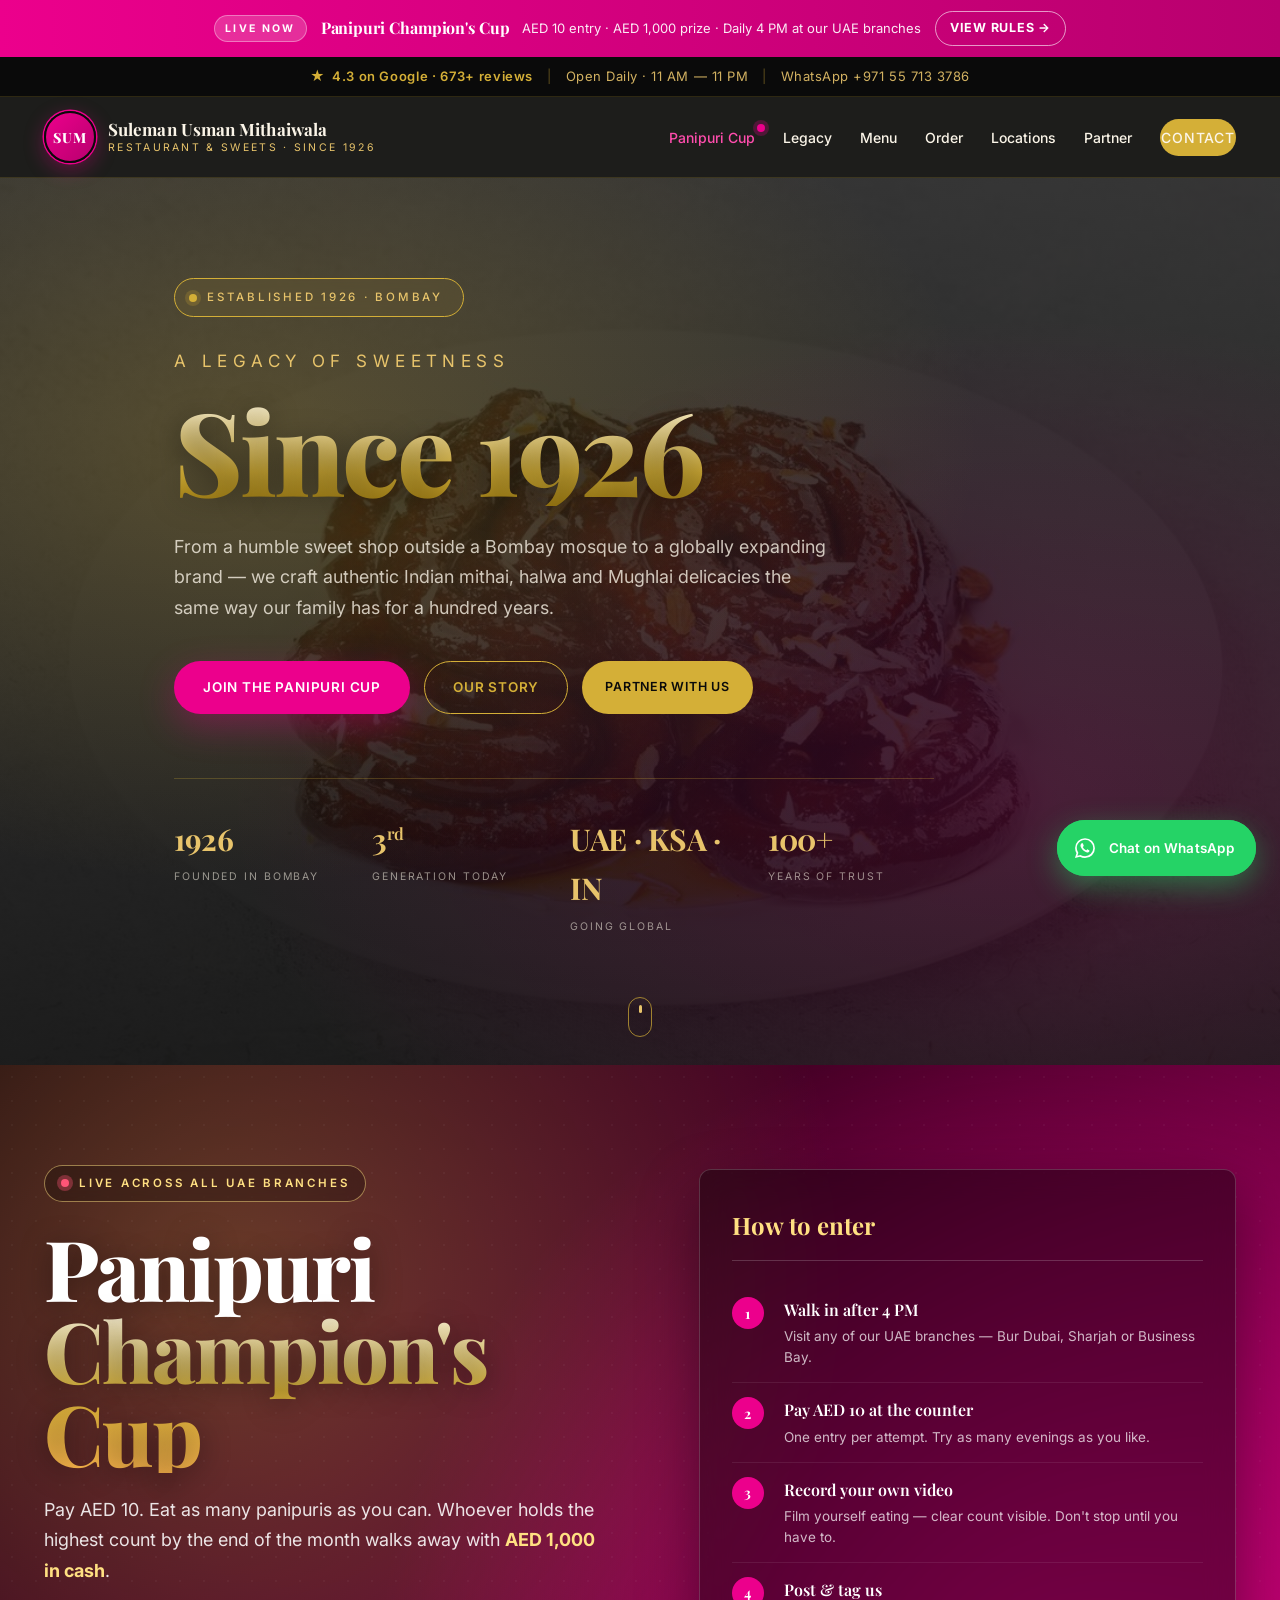
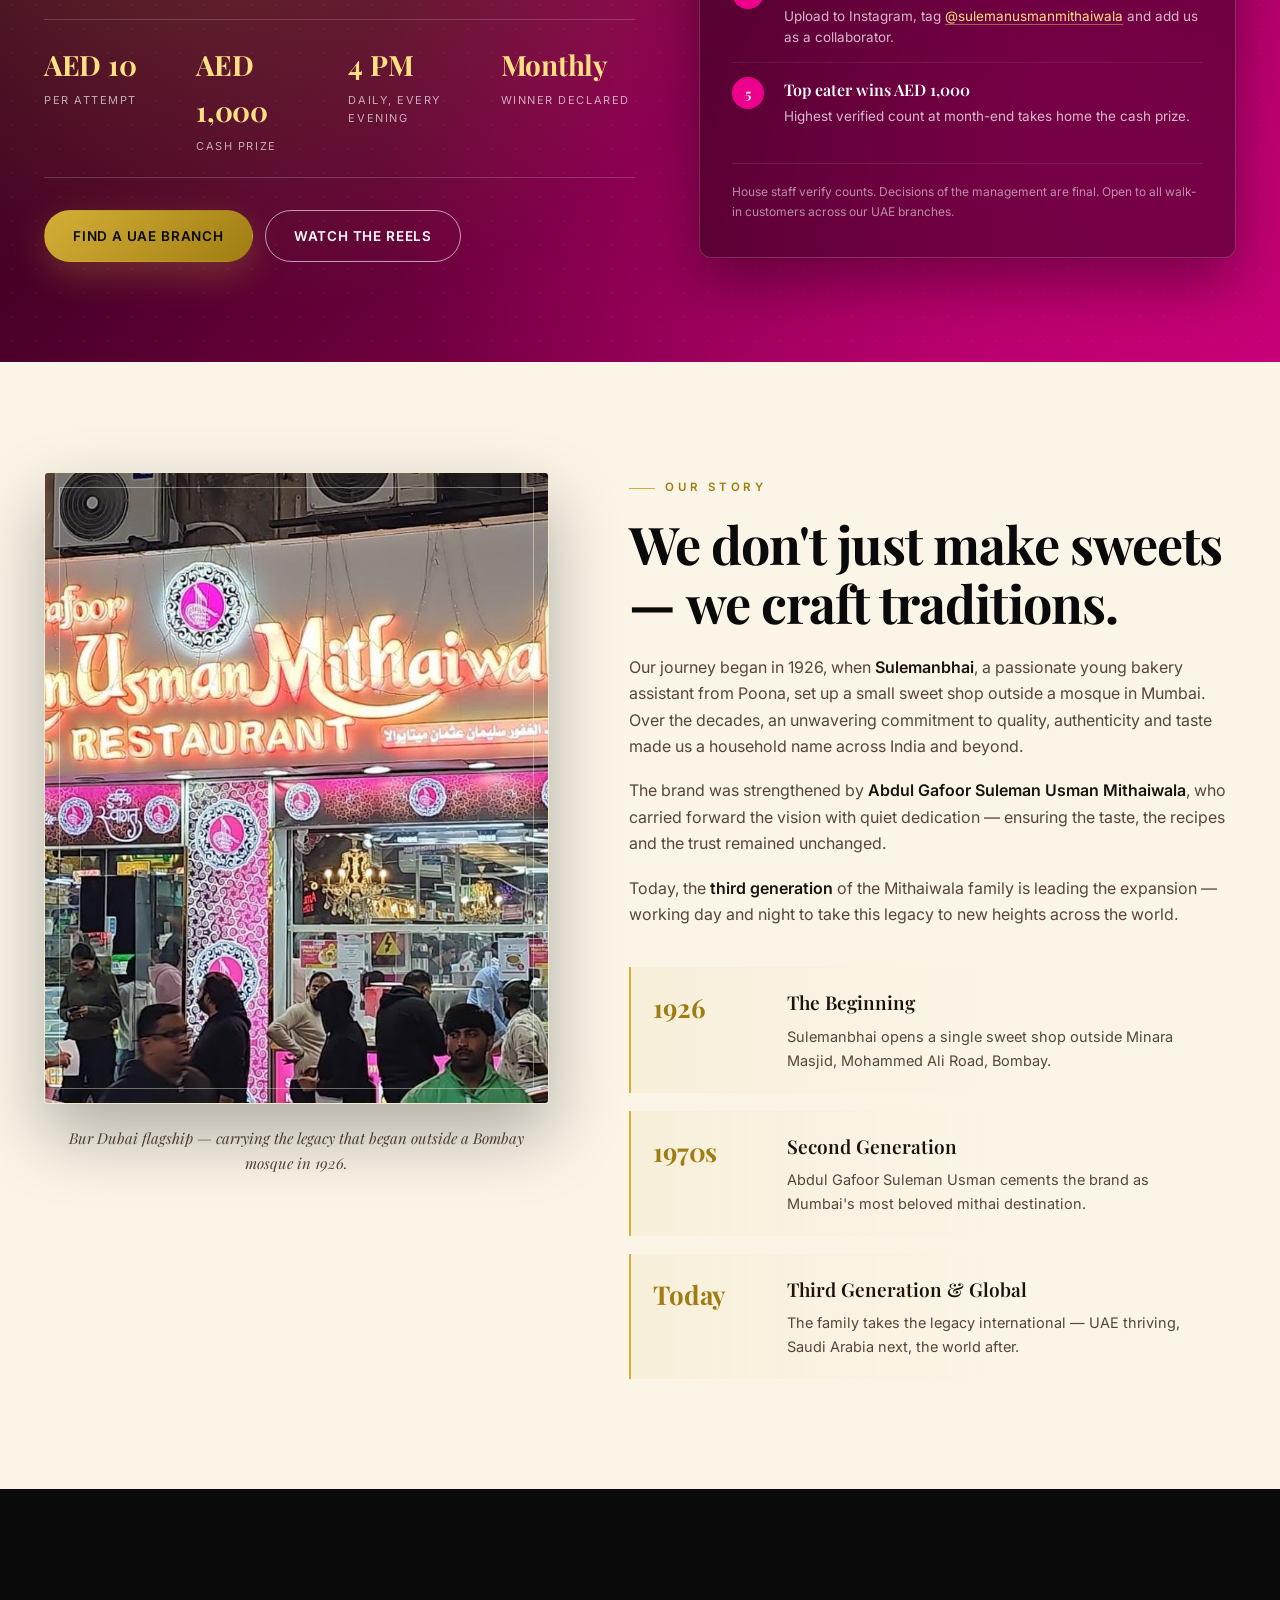
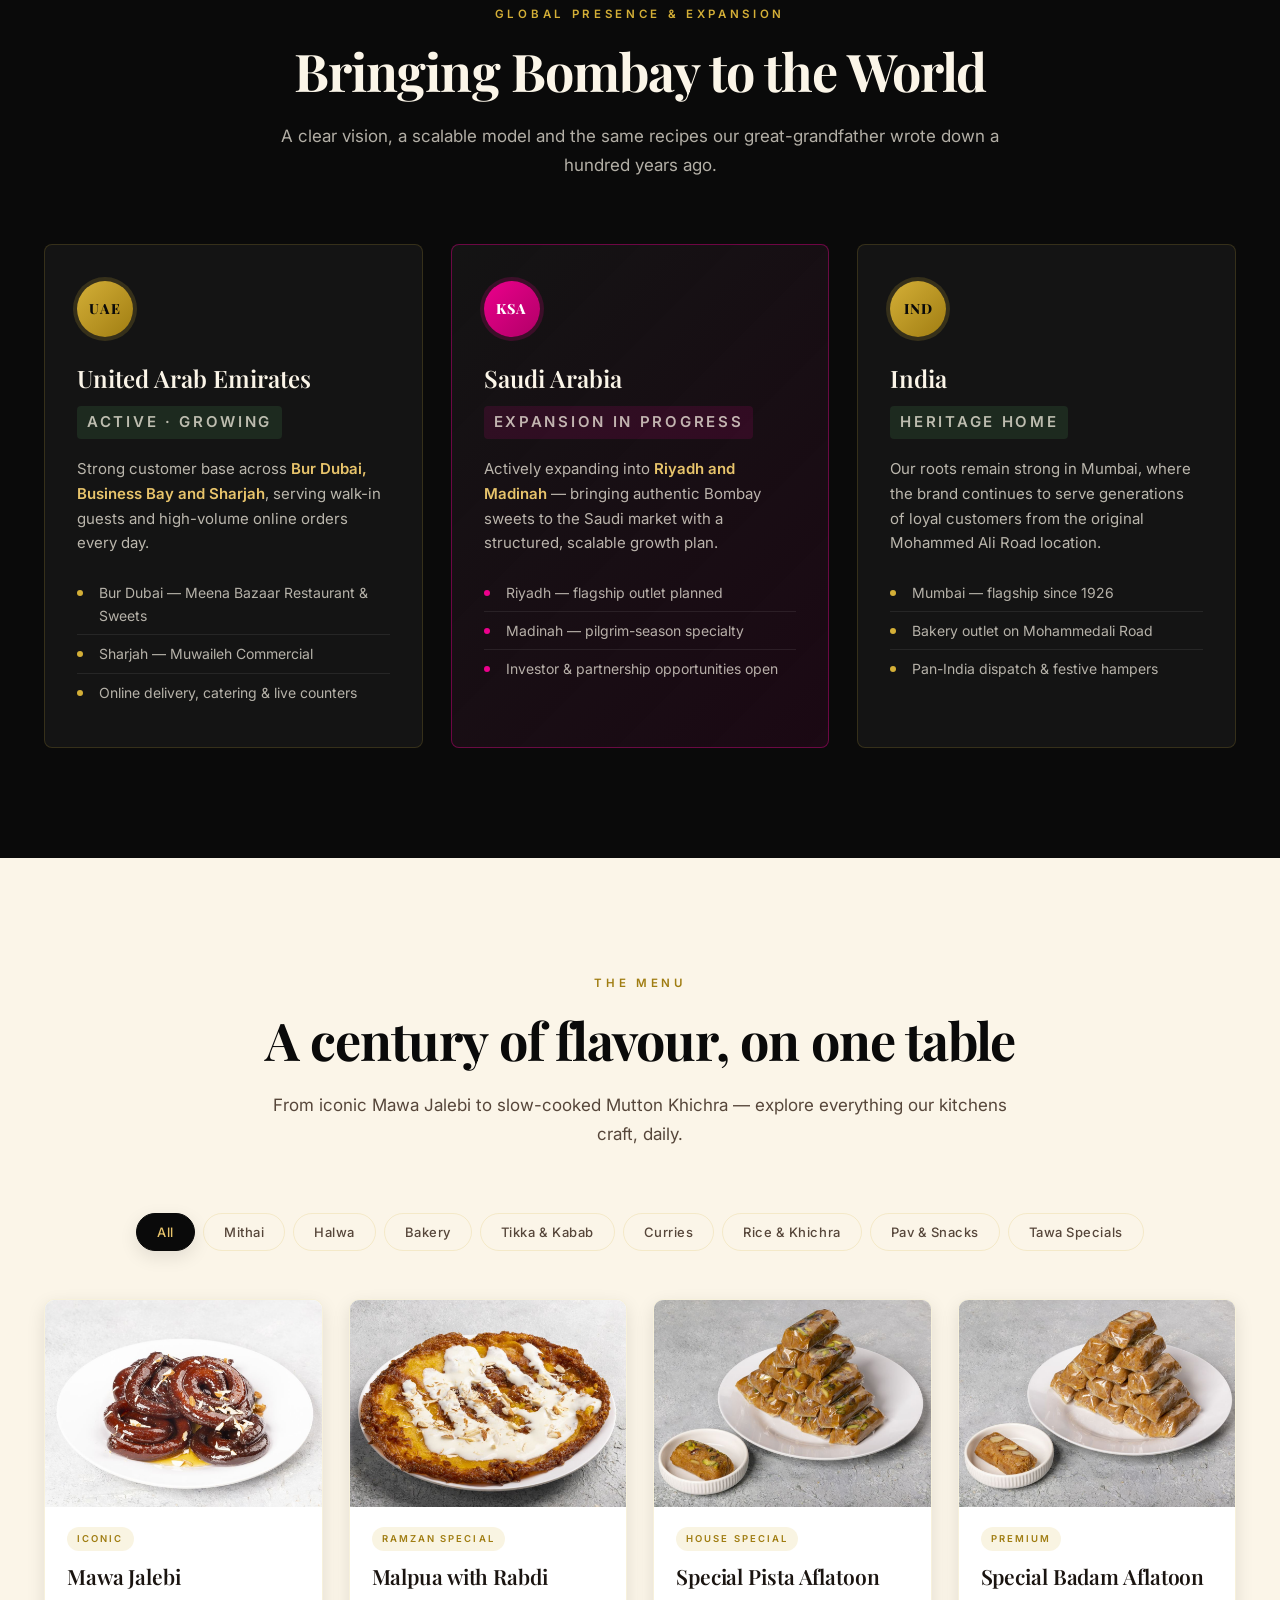
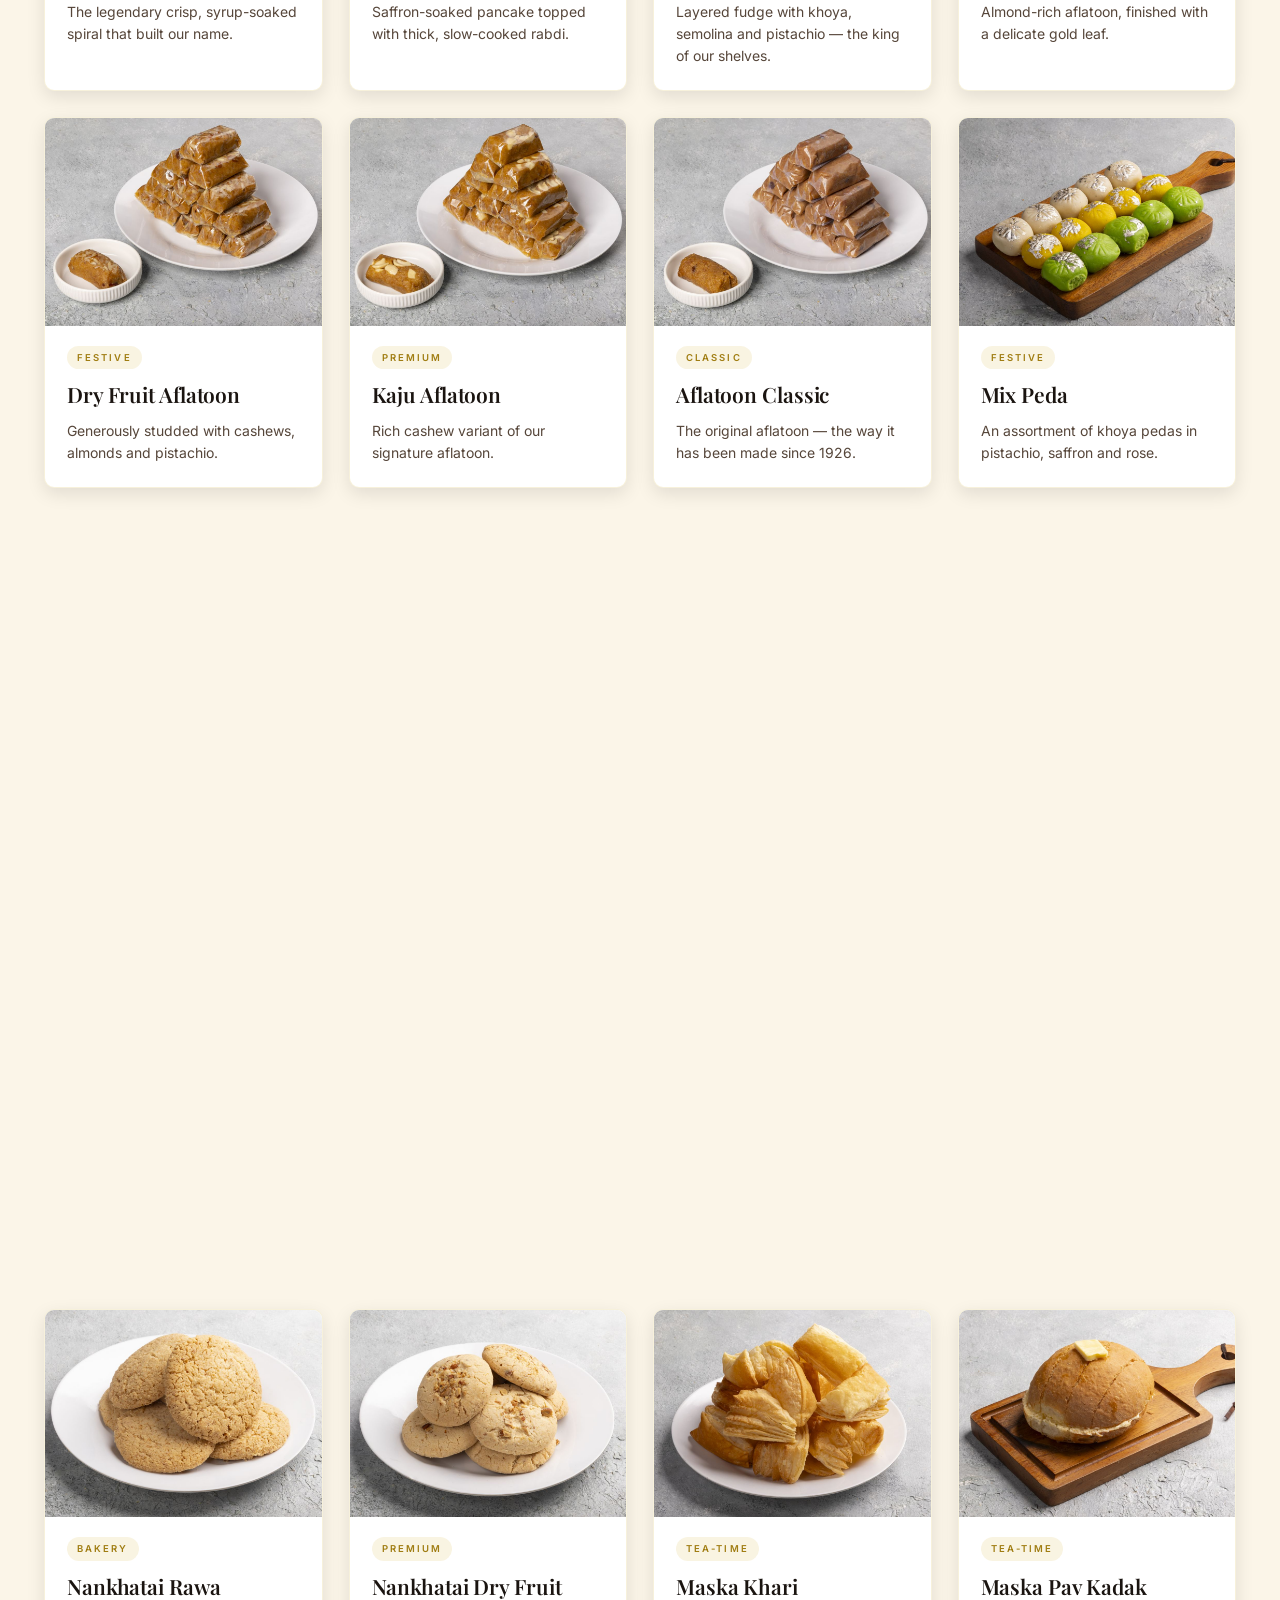
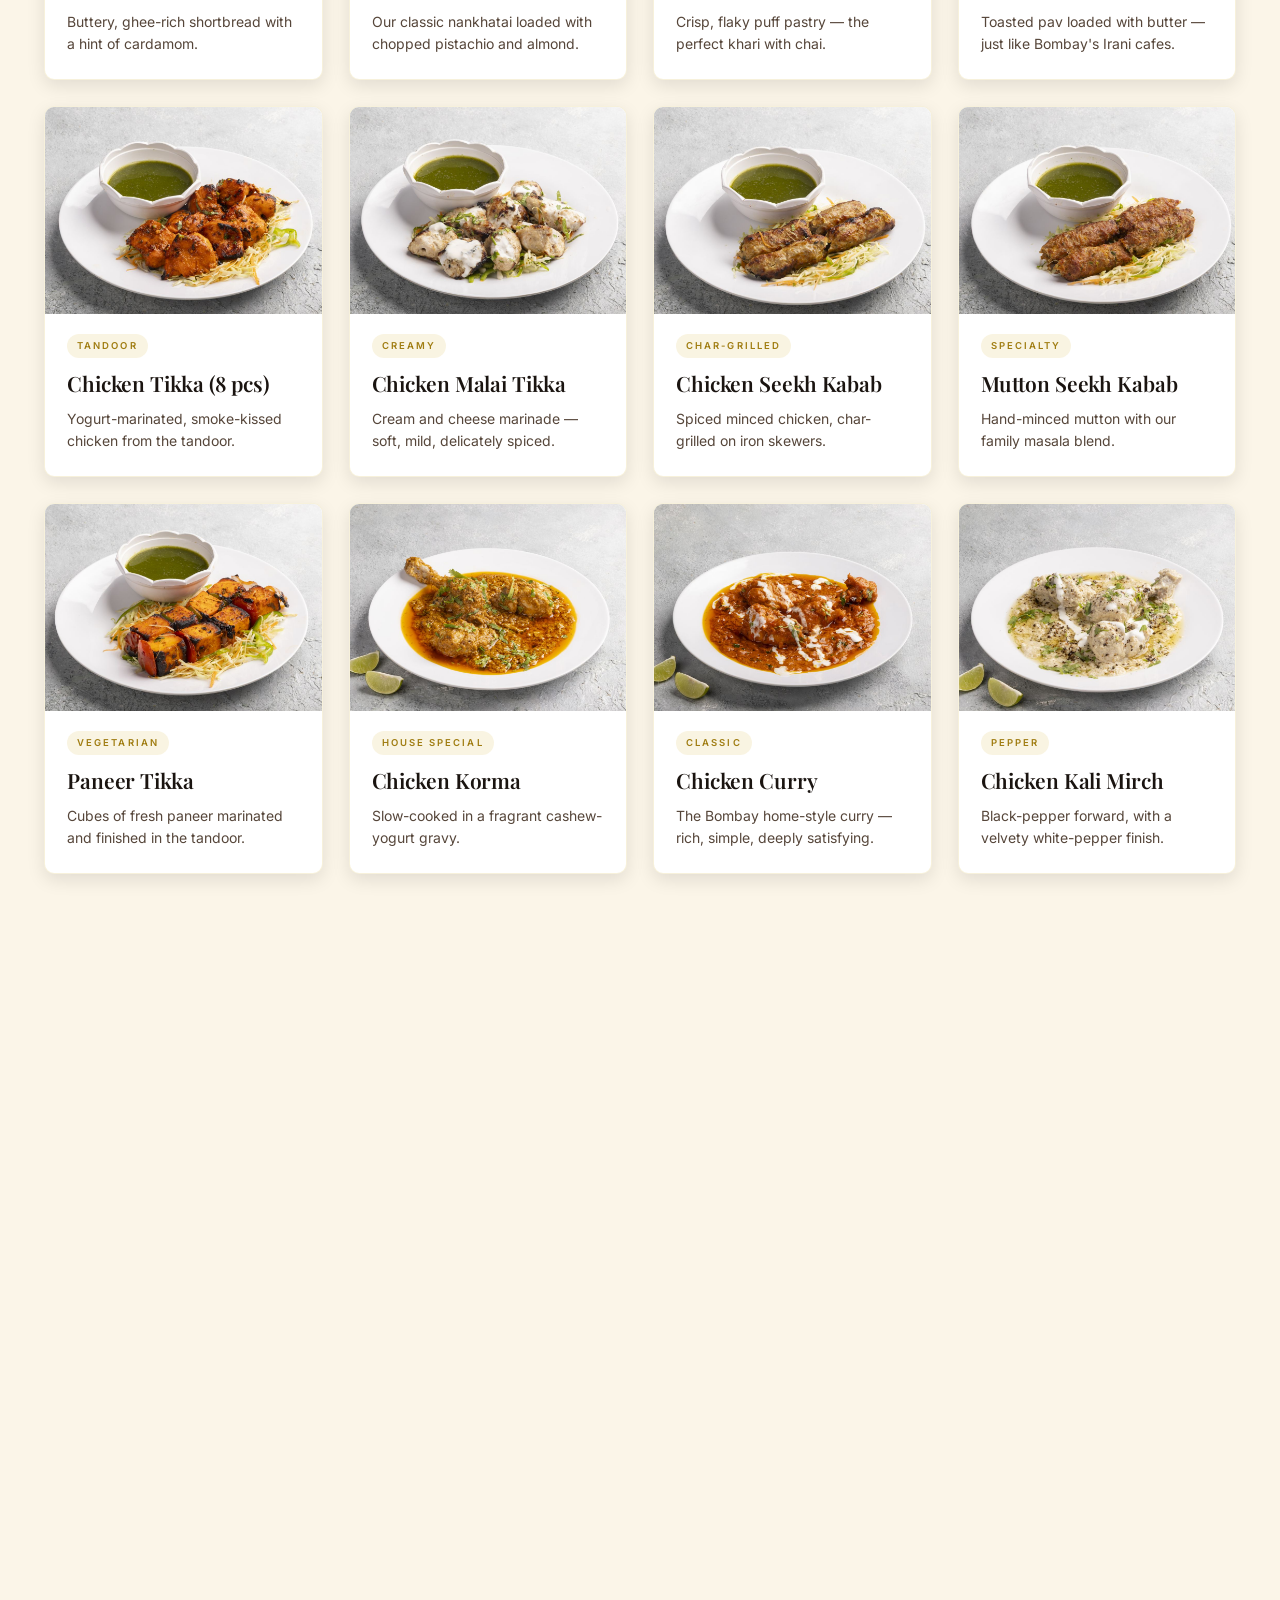
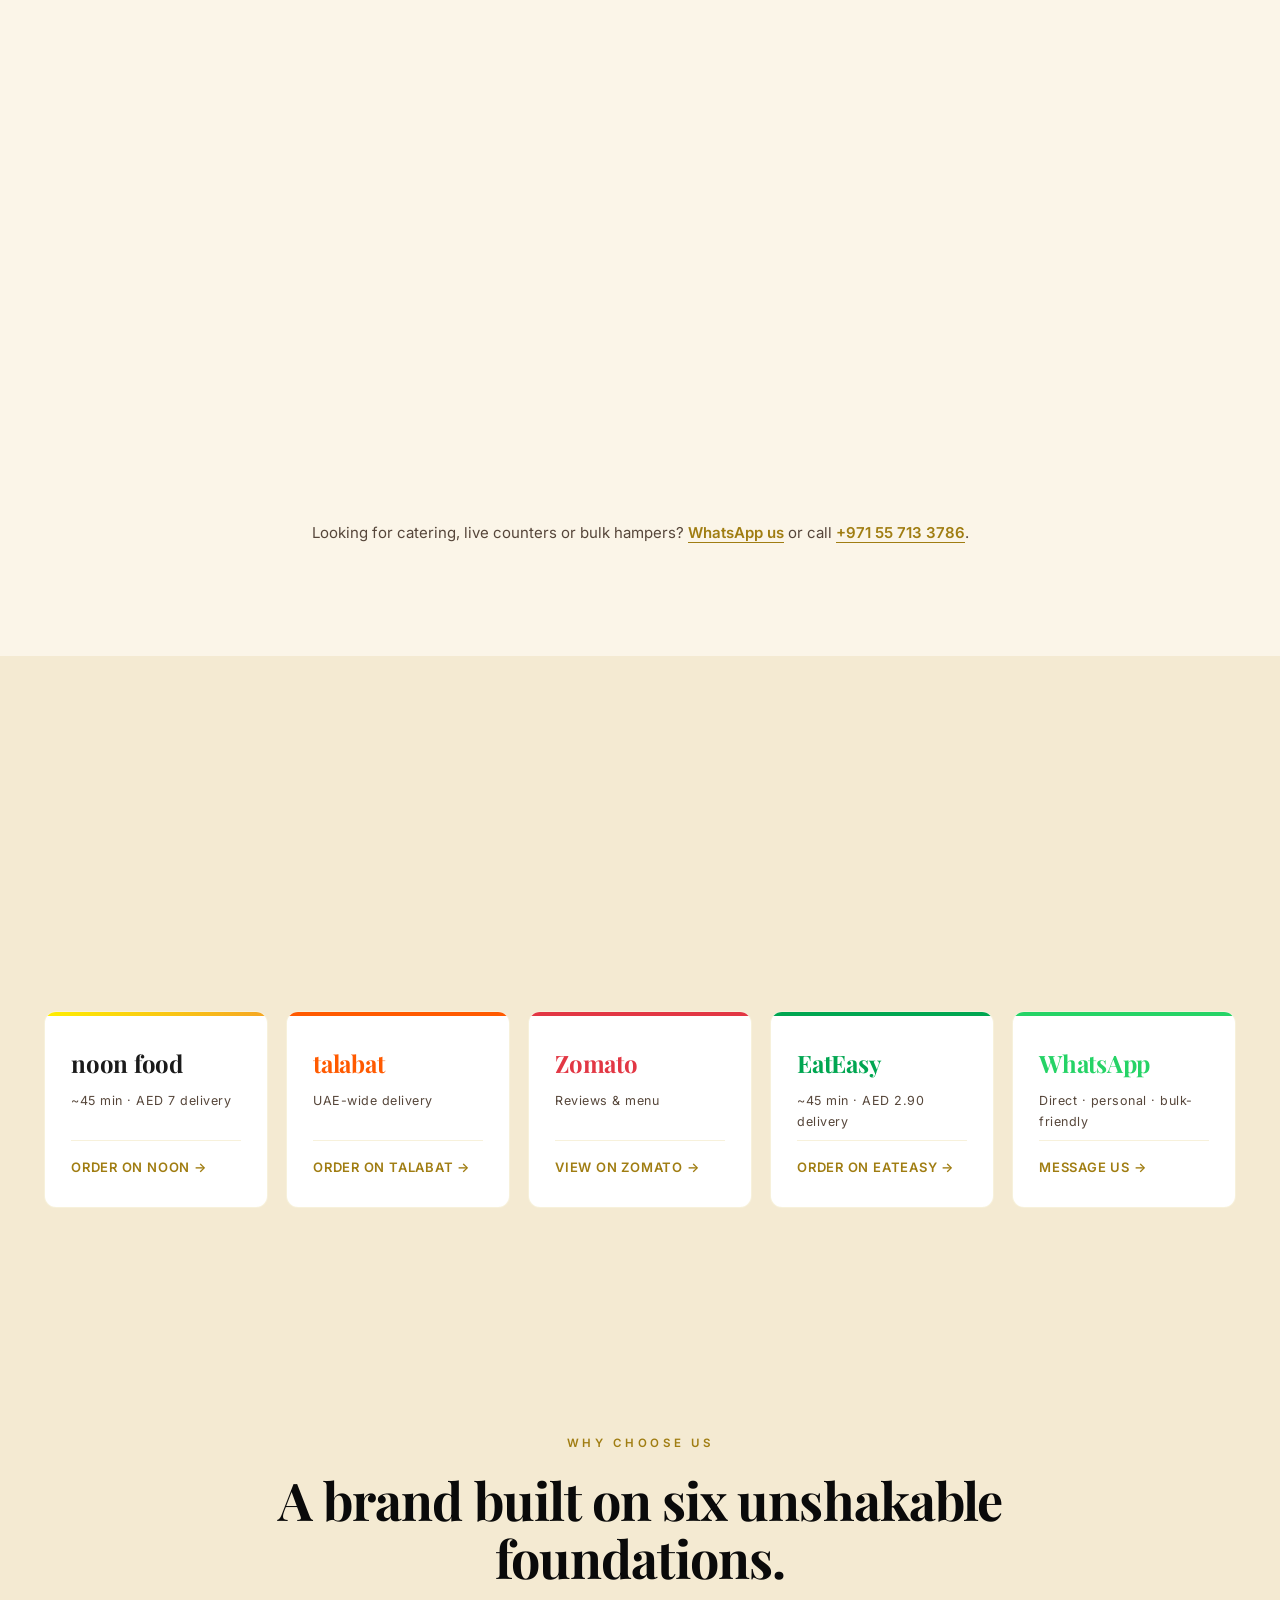
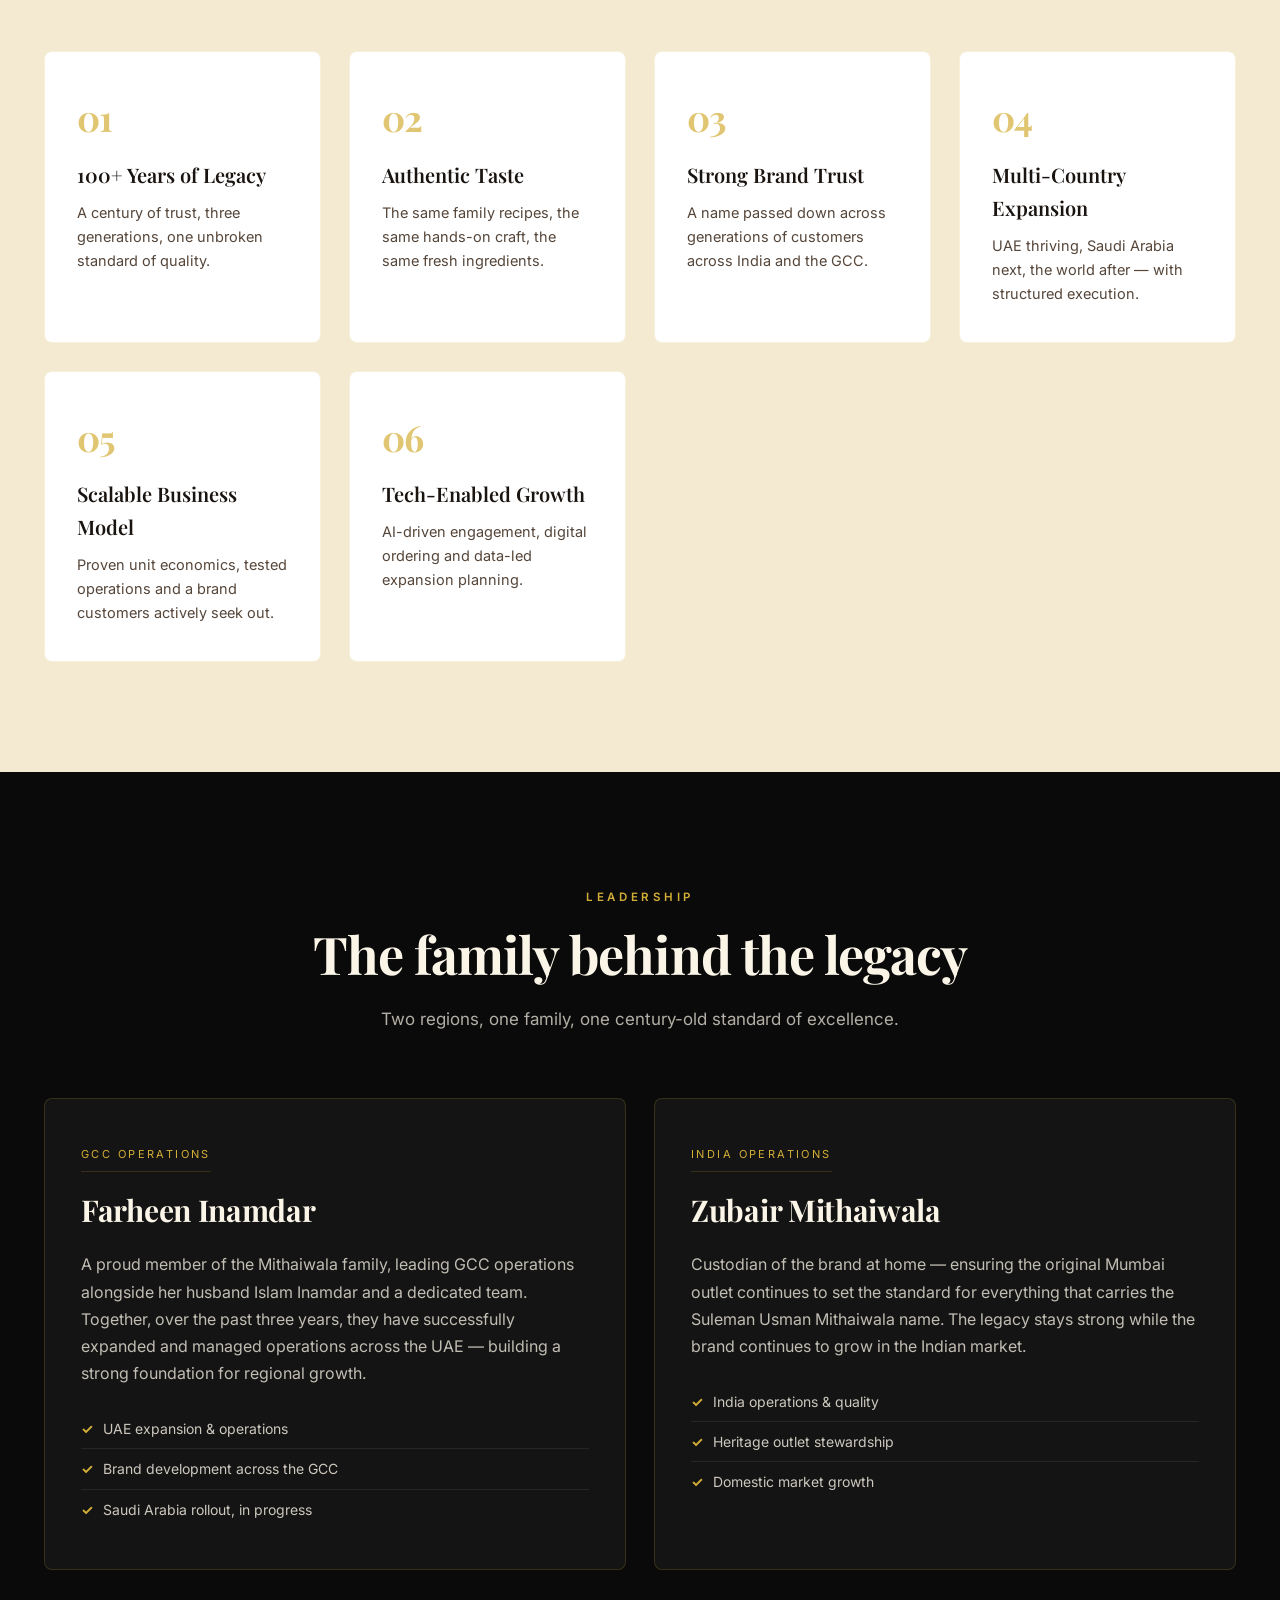
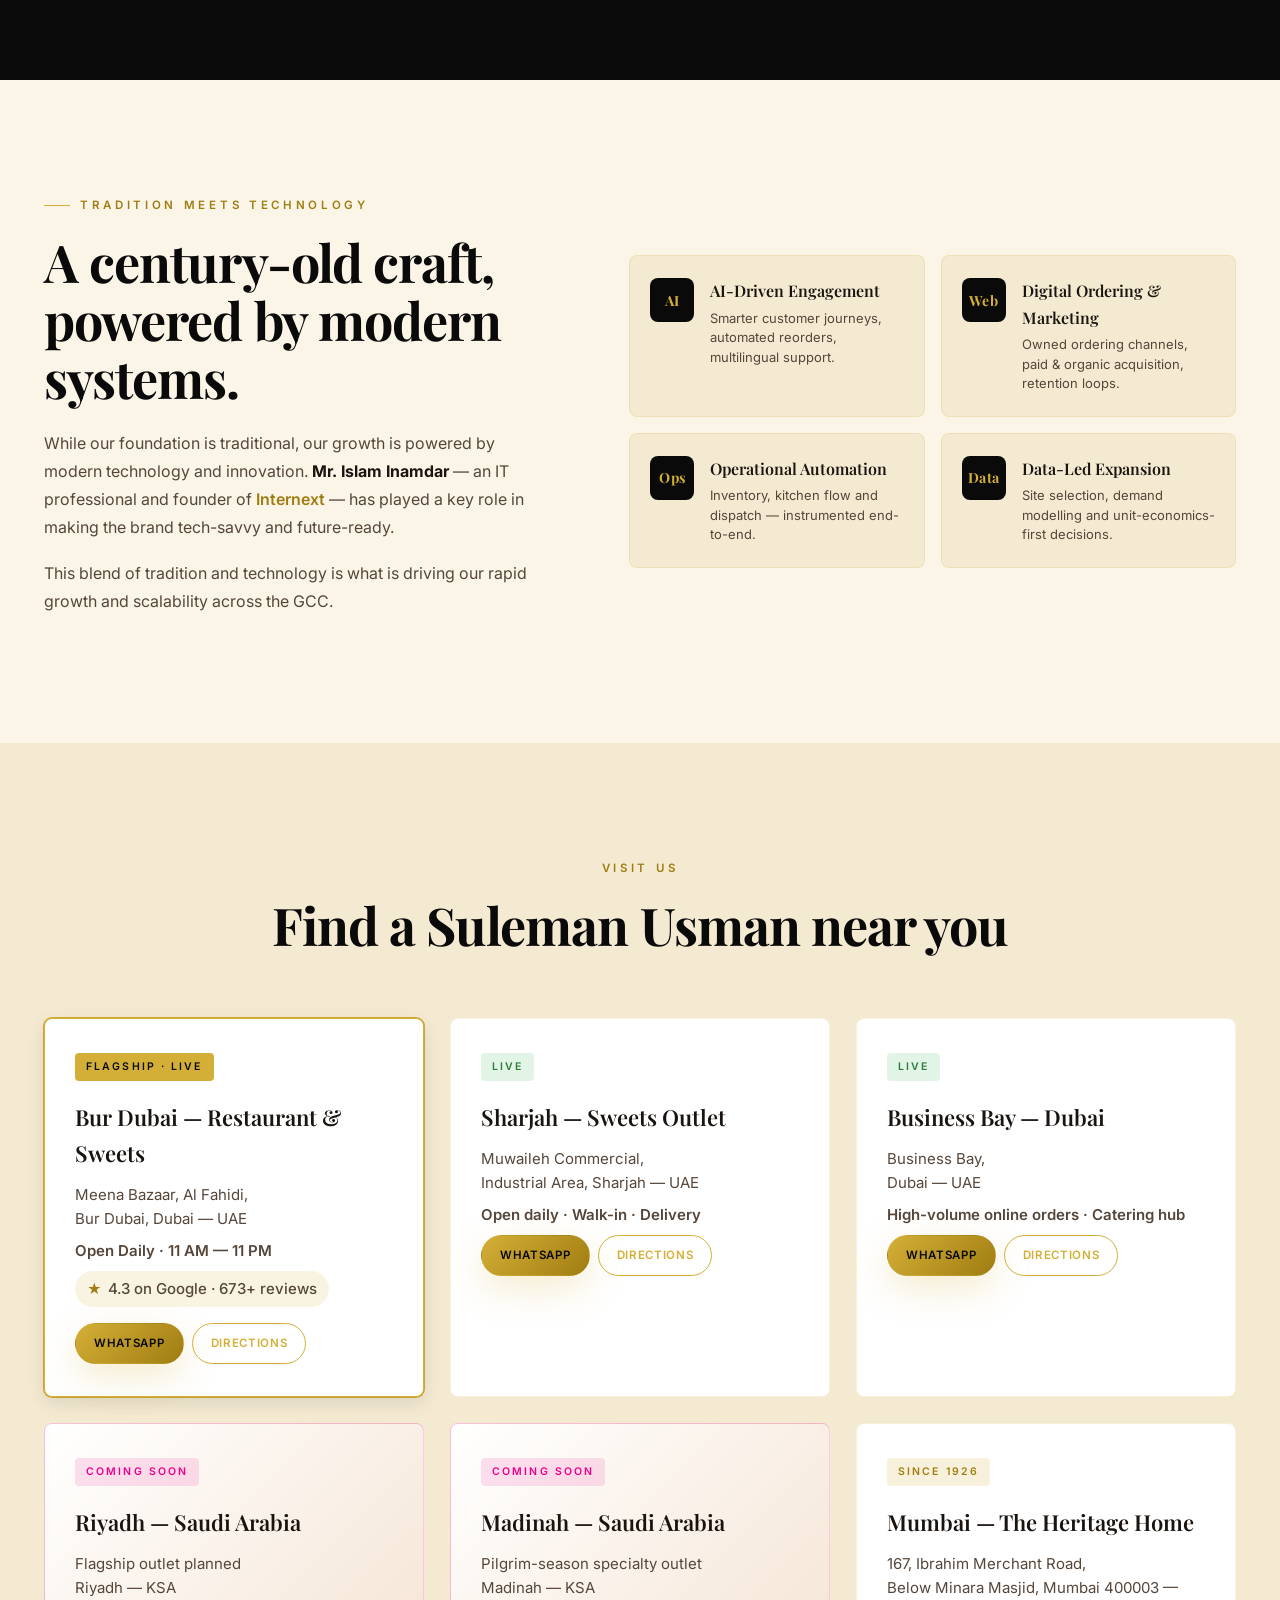
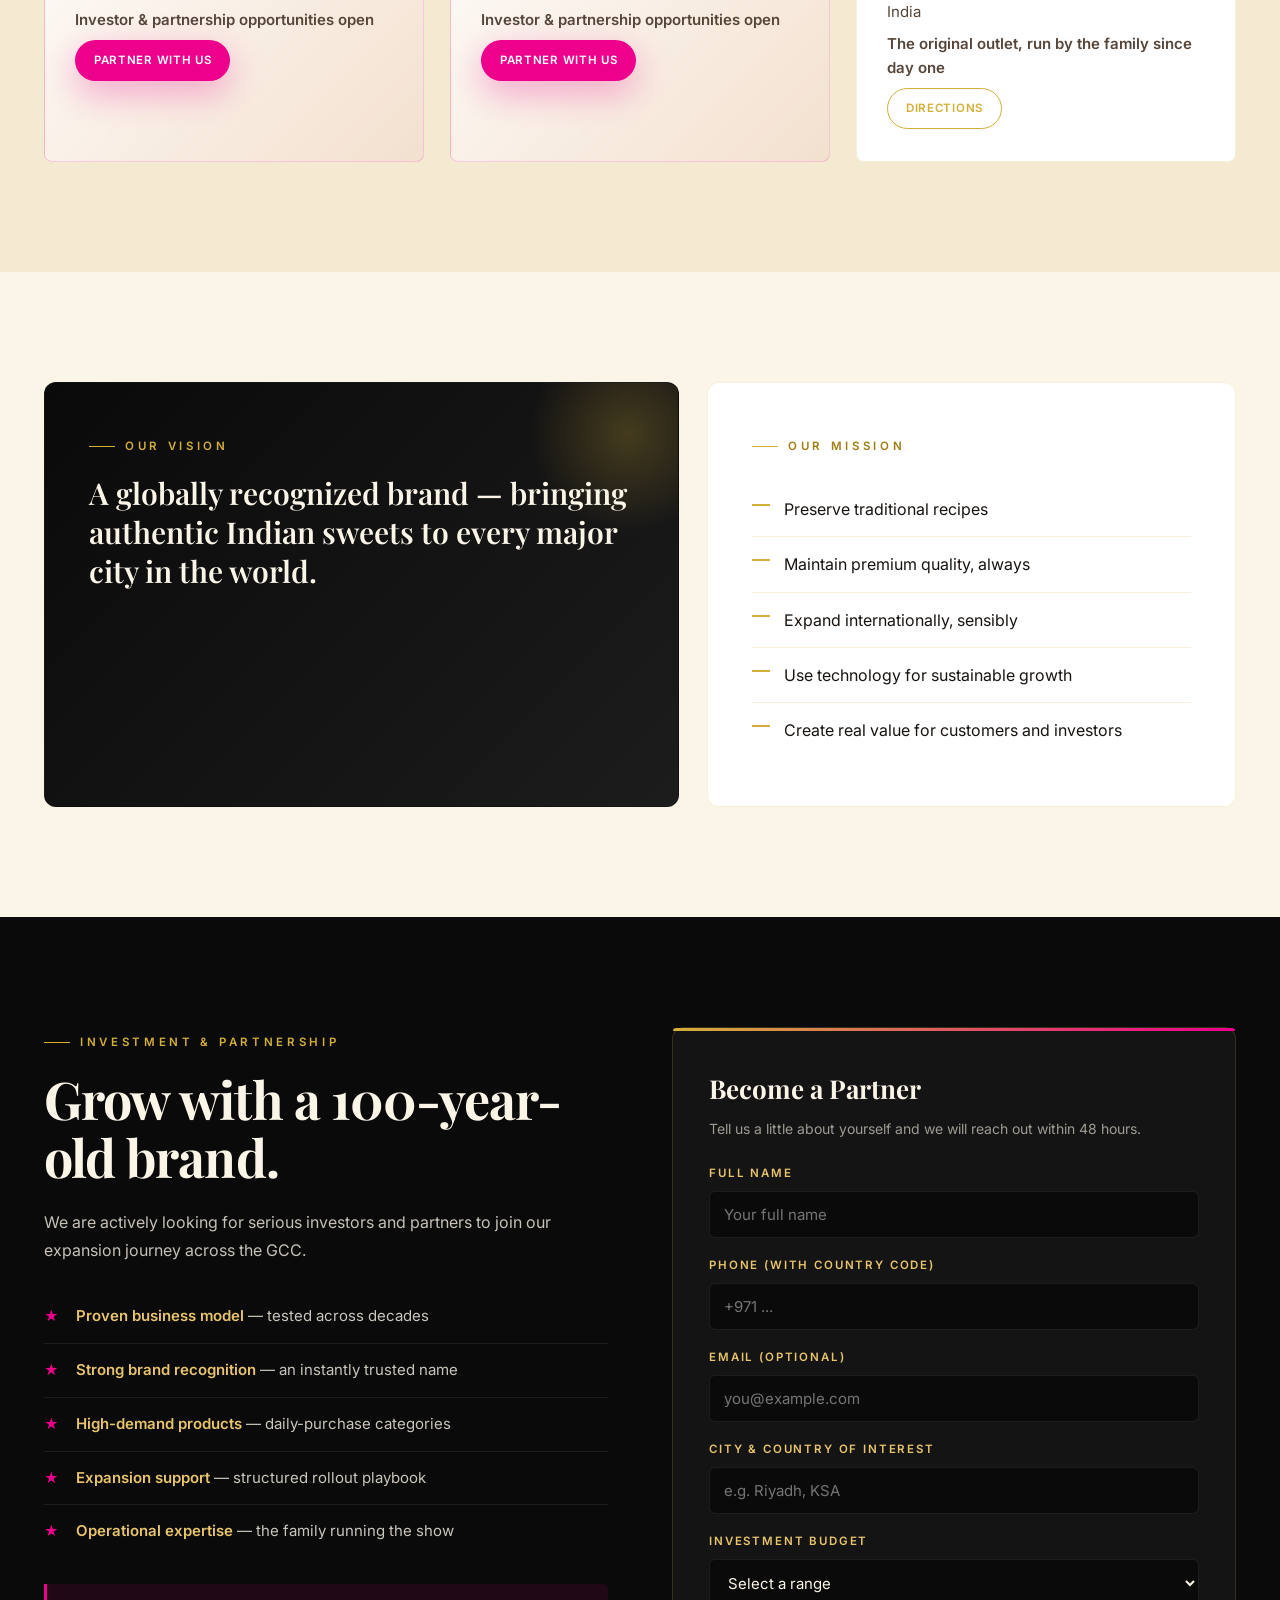
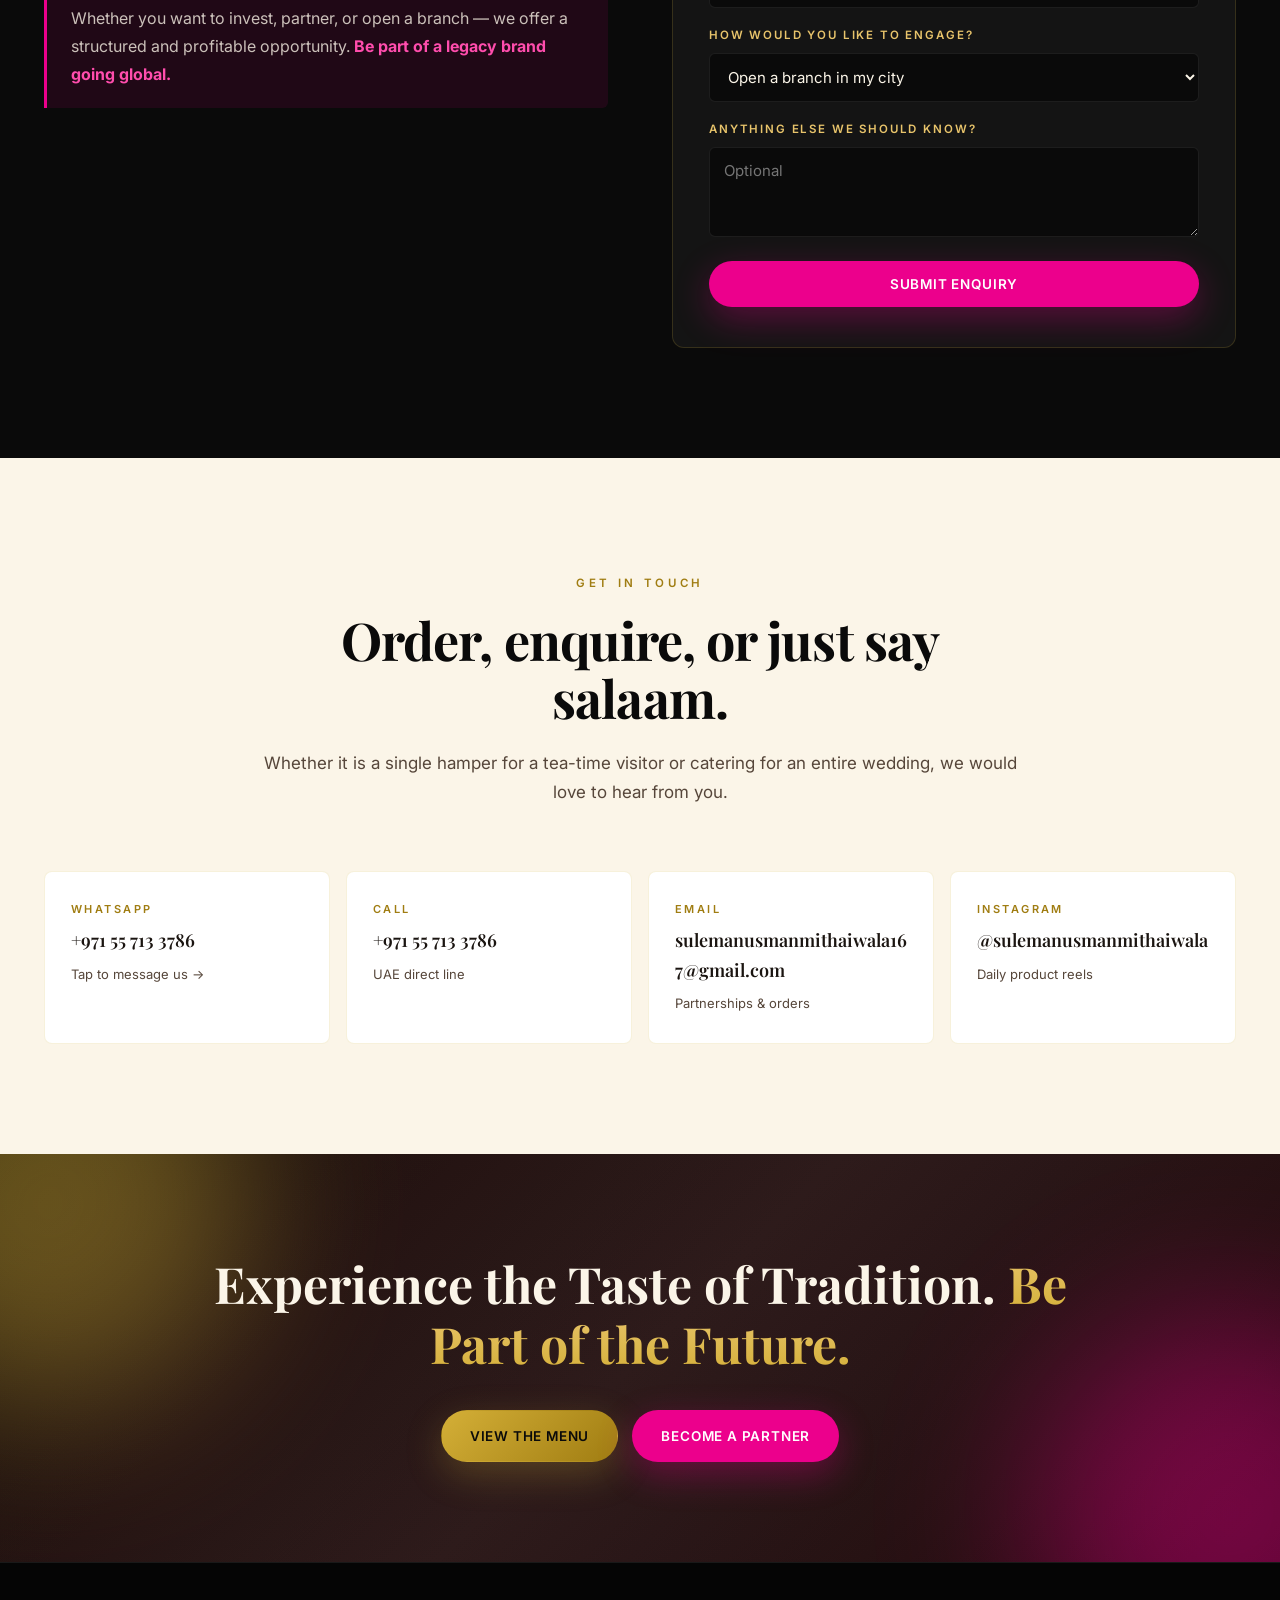
==== commit 1d77c631: "Add Panipuri Champion's Cup section + sticky promo bar, AdSense script, ads.txt, storefront photo, b" ====
--- a/index.html
+++ b/index.html
@@ -6,8 +6,15 @@
 
 <title>AG Suleman Usman Mithaiwala Dubai &mdash; A Century of Sweetness, Since 1926</title>
 <meta name="description" content="A 100-year-old Bombay sweets and restaurant brand, now in Dubai &amp; Sharjah, expanding across the GCC. Authentic mithai, halwa, kababs and curries crafted by the third generation of the Mithaiwala family." />
-<meta name="theme-color" content="#0a0a0a" />
-<meta name="keywords" content="Suleman Usman Mithaiwala, AG Mithaiwala Dubai, Indian sweets Dubai, Mawa Jalebi Dubai, Bombay halwa, Bur Dubai sweets, Sharjah mithai, Indian restaurant Dubai, partnership investment mithai brand" />
+<meta name="theme-color" content="#ec008c" />
+<meta name="keywords" content="Suleman Usman Mithaiwala, AG Mithaiwala Dubai, Indian sweets Dubai, Mawa Jalebi Dubai, Bombay halwa, Bur Dubai sweets, Sharjah mithai, Indian restaurant Dubai, panipuri competition Dubai, partnership investment mithai brand" />
+
+<!-- Google AdSense -->
+<meta name="google-adsense-account" content="ca-pub-7910994933427279" />
+<script async src="https://pagead2.googlesyndication.com/pagead/js/adsbygoogle.js?client=ca-pub-7910994933427279" crossorigin="anonymous"></script>
+
+<link rel="icon" type="image/png" href="images/logo.png" />
+<link rel="apple-touch-icon" href="images/logo.png" />
 
 <!-- Open Graph -->
 <meta property="og:type" content="restaurant" />
@@ -80,6 +87,20 @@
 <body>
 
 <!-- =========================================================
+     PROMO BAR — Panipuri Champion's Cup
+     ========================================================= -->
+<a class="promo" href="#panipuri" id="promo">
+  <div class="container promo__inner">
+    <span class="promo__pill">Live Now</span>
+    <span class="promo__text">
+      <strong>Panipuri Champion's Cup</strong>
+      <span>AED 10 entry &middot; AED 1,000 prize &middot; Daily 4 PM at our UAE branches</span>
+    </span>
+    <span class="promo__cta">View Rules &rarr;</span>
+  </div>
+</a>
+
+<!-- =========================================================
      TOPBAR
      ========================================================= -->
 <div class="topbar">
@@ -98,7 +119,9 @@
 <header class="nav" id="nav">
   <div class="container nav__inner">
     <a href="#home" class="brand">
-      <span class="brand__mark">SUM</span>
+      <picture class="brand__logo">
+        <img src="images/logo.png" alt="AG Suleman Usman Mithaiwala" onerror="this.outerHTML='<span class=&quot;brand__mark&quot;>SUM</span>';" />
+      </picture>
       <span class="brand__text">
         <span class="brand__name">Suleman Usman Mithaiwala</span>
         <span class="brand__tag">Restaurant &amp; Sweets &middot; Since 1926</span>
@@ -108,8 +131,8 @@
       <span></span><span></span><span></span>
     </button>
     <nav class="nav__links" id="navLinks">
+      <a href="#panipuri" class="nav__hot">Panipuri Cup</a>
       <a href="#legacy">Legacy</a>
-      <a href="#presence">Global</a>
       <a href="#menu">Menu</a>
       <a href="#order">Order</a>
       <a href="#locations">Locations</a>
@@ -136,8 +159,9 @@
       we craft authentic Indian mithai, halwa and Mughlai delicacies the same way our family has for a hundred years.
     </p>
     <div class="hero__actions">
-      <a href="#legacy" class="btn btn--primary">Explore Our Story</a>
-      <a href="#partner" class="btn btn--accent">Partner With Us</a>
+      <a href="#panipuri" class="btn btn--accent">Join the Panipuri Cup</a>
+      <a href="#legacy" class="btn btn--outline">Our Story</a>
+      <a href="#partner" class="btn btn--ghost">Partner With Us</a>
     </div>
     <div class="hero__stats">
       <div><strong>1926</strong><span>Founded in Bombay</span></div>
@@ -150,6 +174,45 @@
 </section>
 
 <!-- =========================================================
+     PANIPURI CHAMPION'S CUP — UAE-wide competition
+     ========================================================= -->
+<section class="panipuri" id="panipuri">
+  <div class="panipuri__bg" aria-hidden="true"></div>
+  <div class="container panipuri__grid">
+    <div class="panipuri__copy">
+      <span class="panipuri__live"><span class="panipuri__dot"></span>Live across all UAE branches</span>
+      <h2 class="panipuri__title">Panipuri <span>Champion's Cup</span></h2>
+      <p class="panipuri__sub">Pay AED 10. Eat as many panipuris as you can. Whoever holds the highest count by the end of the month walks away with <strong>AED 1,000 in cash</strong>.</p>
+
+      <div class="panipuri__stats">
+        <div><strong>AED 10</strong><span>per attempt</span></div>
+        <div><strong>AED 1,000</strong><span>cash prize</span></div>
+        <div><strong>4 PM</strong><span>daily, every evening</span></div>
+        <div><strong>Monthly</strong><span>winner declared</span></div>
+      </div>
+
+      <div class="panipuri__actions">
+        <a class="btn btn--primary" href="#locations">Find a UAE Branch</a>
+        <a class="btn btn--outline-light" href="https://www.instagram.com/sulemanusmanmithaiwala/" target="_blank" rel="noopener">Watch the Reels</a>
+      </div>
+    </div>
+
+    <div class="panipuri__card">
+      <h3>How to enter</h3>
+      <ol class="panipuri__steps">
+        <li><span>1</span><div><strong>Walk in after 4 PM</strong><p>Visit any of our UAE branches &mdash; Bur Dubai, Sharjah or Business Bay.</p></div></li>
+        <li><span>2</span><div><strong>Pay AED 10 at the counter</strong><p>One entry per attempt. Try as many evenings as you like.</p></div></li>
+        <li><span>3</span><div><strong>Record your own video</strong><p>Film yourself eating &mdash; clear count visible. Don't stop until you have to.</p></div></li>
+        <li><span>4</span><div><strong>Post &amp; tag us</strong><p>Upload to Instagram, tag <a href="https://www.instagram.com/sulemanusmanmithaiwala/" target="_blank" rel="noopener">@sulemanusmanmithaiwala</a> and add us as a collaborator.</p></div></li>
+        <li><span>5</span><div><strong>Top eater wins AED 1,000</strong><p>Highest verified count at month-end takes home the cash prize.</p></div></li>
+      </ol>
+
+      <p class="panipuri__fineprint">House staff verify counts. Decisions of the management are final. Open to all walk-in customers across our UAE branches.</p>
+    </div>
+  </div>
+</section>
+
+<!-- =========================================================
      ABOUT / LEGACY
      ========================================================= -->
 <section class="legacy section" id="legacy">
@@ -157,9 +220,9 @@
     <div class="legacy__media">
       <div class="legacy__year">1926</div>
       <div class="legacy__photo">
-        <img src="images/mawa-jalebi.jpg" alt="Suleman Usman Mithaiwala signature Mawa Jalebi" loading="lazy" />
+        <img src="images/storefront.jpg" alt="Abdul Gafoor Suleman Usman Mithaiwala — Bur Dubai flagship at night" loading="lazy" />
       </div>
-      <div class="legacy__caption">A passion that began outside a mosque in Bombay, in 1926.</div>
+      <div class="legacy__caption">Bur Dubai flagship &mdash; carrying the legacy that began outside a Bombay mosque in 1926.</div>
     </div>
 
     <div class="legacy__copy">
--- a/styles.css
+++ b/styles.css
@@ -50,6 +50,73 @@
 .container { width: 100%; max-width: 1240px; margin: 0 auto; padding: 0 24px; }
 
 /* =========================================================
+   Promo bar (top of page)
+   ========================================================= */
+.promo {
+  display: block;
+  background: linear-gradient(90deg, var(--pink) 0%, #b8006e 100%);
+  color: #fff;
+  text-decoration: none;
+  position: relative;
+  overflow: hidden;
+}
+.promo::before {
+  content: '';
+  position: absolute;
+  top: 0; left: -100%;
+  width: 50%; height: 100%;
+  background: linear-gradient(90deg, transparent, rgba(255, 255, 255, 0.15), transparent);
+  animation: promo-shine 4s ease-in-out infinite;
+}
+@keyframes promo-shine { 0% { left: -100%; } 50% { left: 200%; } 100% { left: 200%; } }
+
+.promo__inner {
+  display: flex;
+  align-items: center;
+  justify-content: center;
+  gap: 14px;
+  padding: 11px 24px;
+  flex-wrap: wrap;
+  position: relative;
+  z-index: 1;
+}
+.promo__pill {
+  font-size: 10.5px;
+  font-weight: 700;
+  letter-spacing: 0.22em;
+  text-transform: uppercase;
+  background: rgba(255, 255, 255, 0.18);
+  padding: 4px 10px;
+  border-radius: 999px;
+  border: 1px solid rgba(255, 255, 255, 0.35);
+}
+.promo__text { display: flex; align-items: center; gap: 12px; flex-wrap: wrap; }
+.promo__text strong {
+  font-family: var(--serif);
+  font-size: 16px;
+  font-weight: 700;
+  letter-spacing: -0.005em;
+}
+.promo__text span { font-size: 13px; opacity: 0.92; }
+.promo__cta {
+  font-size: 12.5px;
+  font-weight: 700;
+  letter-spacing: 0.06em;
+  text-transform: uppercase;
+  padding: 6px 14px;
+  border: 1px solid rgba(255, 255, 255, 0.6);
+  border-radius: 999px;
+  transition: background .2s ease, color .2s ease;
+}
+.promo:hover { color: #fff; }
+.promo:hover .promo__cta { background: #fff; color: var(--pink); }
+@media (max-width: 720px) {
+  .promo__text { flex-direction: column; gap: 2px; align-items: center; text-align: center; }
+  .promo__text strong { font-size: 14px; }
+  .promo__text span { font-size: 12px; }
+}
+
+/* =========================================================
    Topbar
    ========================================================= */
 .topbar {
@@ -101,22 +168,34 @@
 }
 
 .brand { display: flex; align-items: center; gap: 12px; }
+.brand__logo {
+  display: inline-flex;
+  align-items: center;
+  justify-content: center;
+  width: 52px; height: 52px;
+  flex-shrink: 0;
+}
+.brand__logo img {
+  width: 100%; height: 100%;
+  object-fit: contain;
+  filter: drop-shadow(0 2px 6px rgba(236, 0, 140, 0.3));
+}
 .brand__mark {
   display: inline-flex;
   align-items: center;
   justify-content: center;
-  width: 46px; height: 46px;
+  width: 52px; height: 52px;
   border-radius: 50%;
-  background: linear-gradient(135deg, var(--gold) 0%, var(--gold-deep) 100%);
-  color: var(--black);
+  background: linear-gradient(135deg, var(--pink) 0%, #b8006e 100%);
+  color: #fff;
   font-family: var(--serif);
   font-weight: 800;
-  font-size: 13px;
+  font-size: 14px;
   letter-spacing: 1.2px;
   border: 2px solid var(--black);
-  box-shadow: 0 0 0 1.5px var(--gold), 0 6px 20px rgba(212, 175, 55, 0.35);
-}
-.brand__mark--light { background: linear-gradient(135deg, var(--gold-soft) 0%, var(--gold) 100%); }
+  box-shadow: 0 0 0 1.5px var(--pink), 0 6px 20px rgba(236, 0, 140, 0.35);
+}
+.brand__mark--light { background: linear-gradient(135deg, var(--pink) 0%, #b8006e 100%); }
 .brand__text { display: flex; flex-direction: column; line-height: 1.1; }
 .brand__name { font-family: var(--serif); font-weight: 700; font-size: 17px; color: var(--cream); letter-spacing: 0.005em; }
 .brand__tag { font-size: 10.5px; letter-spacing: 0.22em; text-transform: uppercase; color: var(--gold-soft); margin-top: 3px; }
@@ -141,6 +220,21 @@
 }
 .nav__links a:not(.btn):hover { color: var(--gold-soft); }
 .nav__links a:not(.btn):hover::after { transform: scaleX(1); }
+.nav__hot {
+  position: relative;
+  color: var(--pink-soft) !important;
+}
+.nav__hot::before {
+  content: '';
+  position: absolute;
+  top: 4px; right: -10px;
+  width: 8px; height: 8px;
+  border-radius: 50%;
+  background: var(--pink);
+  box-shadow: 0 0 0 4px rgba(236, 0, 140, 0.25);
+  animation: pulse-dot 2s ease-in-out infinite;
+}
+.nav__hot::after { background: var(--pink) !important; }
 
 .nav__toggle {
   display: none;
@@ -224,6 +318,13 @@
 }
 .btn--outline:hover { background: var(--gold); color: var(--black); }
 
+.btn--outline-light {
+  background: transparent;
+  border-color: rgba(255, 255, 255, 0.6);
+  color: #fff;
+}
+.btn--outline-light:hover { background: #fff; border-color: #fff; color: var(--pink); }
+
 .btn--ghost {
   background: var(--gold);
   color: var(--black);
@@ -1225,6 +1326,186 @@
 }
 
 /* =========================================================
+   Panipuri Champion's Cup — promo section
+   ========================================================= */
+.panipuri {
+  position: relative;
+  padding: 100px 0;
+  overflow: hidden;
+  isolation: isolate;
+  color: #fff;
+}
+.panipuri__bg {
+  position: absolute;
+  inset: 0;
+  background:
+    radial-gradient(circle at 18% 25%, rgba(255, 215, 80, 0.28), transparent 50%),
+    radial-gradient(circle at 82% 70%, rgba(236, 0, 140, 0.6), transparent 55%),
+    linear-gradient(135deg, #1a000d 0%, #4a0028 40%, #b8006e 100%);
+  z-index: -2;
+}
+.panipuri::before {
+  content: '';
+  position: absolute;
+  inset: 0;
+  background-image:
+    radial-gradient(circle, rgba(255, 255, 255, 0.06) 1px, transparent 1px);
+  background-size: 24px 24px;
+  z-index: -1;
+  opacity: 0.6;
+}
+
+.panipuri__grid {
+  display: grid;
+  grid-template-columns: 1.1fr 1fr;
+  gap: 64px;
+  align-items: center;
+  position: relative;
+}
+@media (max-width: 920px) { .panipuri__grid { grid-template-columns: 1fr; gap: 48px; } }
+
+.panipuri__live {
+  display: inline-flex;
+  align-items: center;
+  gap: 10px;
+  font-size: 11.5px;
+  font-weight: 600;
+  letter-spacing: 0.24em;
+  text-transform: uppercase;
+  color: #ffe082;
+  padding: 8px 16px;
+  border: 1px solid rgba(255, 224, 130, 0.5);
+  border-radius: 999px;
+  background: rgba(0, 0, 0, 0.25);
+  margin-bottom: 24px;
+  backdrop-filter: blur(8px);
+}
+.panipuri__dot {
+  width: 8px; height: 8px;
+  border-radius: 50%;
+  background: #ff5577;
+  box-shadow: 0 0 0 4px rgba(255, 85, 119, 0.35);
+  animation: pulse-dot 1.6s ease-in-out infinite;
+}
+
+.panipuri__title {
+  font-family: var(--serif);
+  font-size: clamp(40px, 7vw, 84px);
+  font-weight: 800;
+  line-height: 0.98;
+  letter-spacing: -0.025em;
+  color: #fff;
+  margin-bottom: 22px;
+  text-shadow: 0 4px 30px rgba(0, 0, 0, 0.4);
+}
+.panipuri__title span {
+  display: block;
+  background: linear-gradient(180deg, #fff8e1 0%, var(--gold) 50%, #ffb84d 100%);
+  -webkit-background-clip: text;
+  -webkit-text-fill-color: transparent;
+  background-clip: text;
+}
+
+.panipuri__sub {
+  font-size: clamp(15px, 1.5vw, 18px);
+  color: rgba(255, 255, 255, 0.88);
+  max-width: 560px;
+  line-height: 1.7;
+  margin-bottom: 32px;
+}
+.panipuri__sub strong { color: #ffe082; font-weight: 700; }
+
+.panipuri__stats {
+  display: grid;
+  grid-template-columns: repeat(4, 1fr);
+  gap: 18px;
+  padding: 22px 0;
+  border-top: 1px solid rgba(255, 255, 255, 0.18);
+  border-bottom: 1px solid rgba(255, 255, 255, 0.18);
+  margin-bottom: 32px;
+}
+.panipuri__stats div { display: flex; flex-direction: column; gap: 3px; }
+.panipuri__stats strong {
+  font-family: var(--serif);
+  font-size: clamp(20px, 2.4vw, 28px);
+  font-weight: 700;
+  color: #ffe082;
+  letter-spacing: -0.01em;
+}
+.panipuri__stats span {
+  font-size: 11px;
+  letter-spacing: 0.14em;
+  text-transform: uppercase;
+  color: rgba(255, 255, 255, 0.65);
+}
+@media (max-width: 540px) {
+  .panipuri__stats { grid-template-columns: repeat(2, 1fr); gap: 14px; }
+}
+
+.panipuri__actions { display: flex; flex-wrap: wrap; gap: 12px; }
+
+.panipuri__card {
+  background: rgba(0, 0, 0, 0.4);
+  border: 1px solid rgba(255, 255, 255, 0.18);
+  border-radius: 12px;
+  padding: 36px 32px;
+  backdrop-filter: blur(14px);
+  -webkit-backdrop-filter: blur(14px);
+  box-shadow: 0 24px 60px rgba(0, 0, 0, 0.4);
+}
+.panipuri__card h3 {
+  font-family: var(--serif);
+  font-size: 24px;
+  font-weight: 700;
+  color: #ffe082;
+  margin-bottom: 22px;
+  padding-bottom: 14px;
+  border-bottom: 1px solid rgba(255, 255, 255, 0.18);
+}
+.panipuri__steps { list-style: none; padding: 0; margin: 0; counter-reset: steps; }
+.panipuri__steps li {
+  display: grid;
+  grid-template-columns: 36px 1fr;
+  gap: 16px;
+  padding: 14px 0;
+  border-bottom: 1px solid rgba(255, 255, 255, 0.08);
+}
+.panipuri__steps li:last-child { border-bottom: 0; }
+.panipuri__steps li > span {
+  display: inline-flex;
+  align-items: center;
+  justify-content: center;
+  width: 32px; height: 32px;
+  border-radius: 50%;
+  background: var(--pink);
+  color: #fff;
+  font-family: var(--serif);
+  font-weight: 700;
+  font-size: 14px;
+  flex-shrink: 0;
+}
+.panipuri__steps strong {
+  display: block;
+  font-family: var(--serif);
+  font-size: 16px;
+  font-weight: 600;
+  color: #fff;
+  margin-bottom: 3px;
+}
+.panipuri__steps p { font-size: 13.5px; color: rgba(255, 255, 255, 0.72); margin: 0; line-height: 1.55; }
+.panipuri__steps a { color: #ffe082; border-bottom: 1px solid rgba(255, 224, 130, 0.4); }
+.panipuri__steps a:hover { color: #fff; }
+
+.panipuri__fineprint {
+  margin-top: 22px;
+  padding-top: 18px;
+  border-top: 1px solid rgba(255, 255, 255, 0.1);
+  font-size: 12px;
+  color: rgba(255, 255, 255, 0.55);
+  line-height: 1.6;
+}
+
+/* =========================================================
    Order Online (delivery platforms)
    ========================================================= */
 .order__grid {
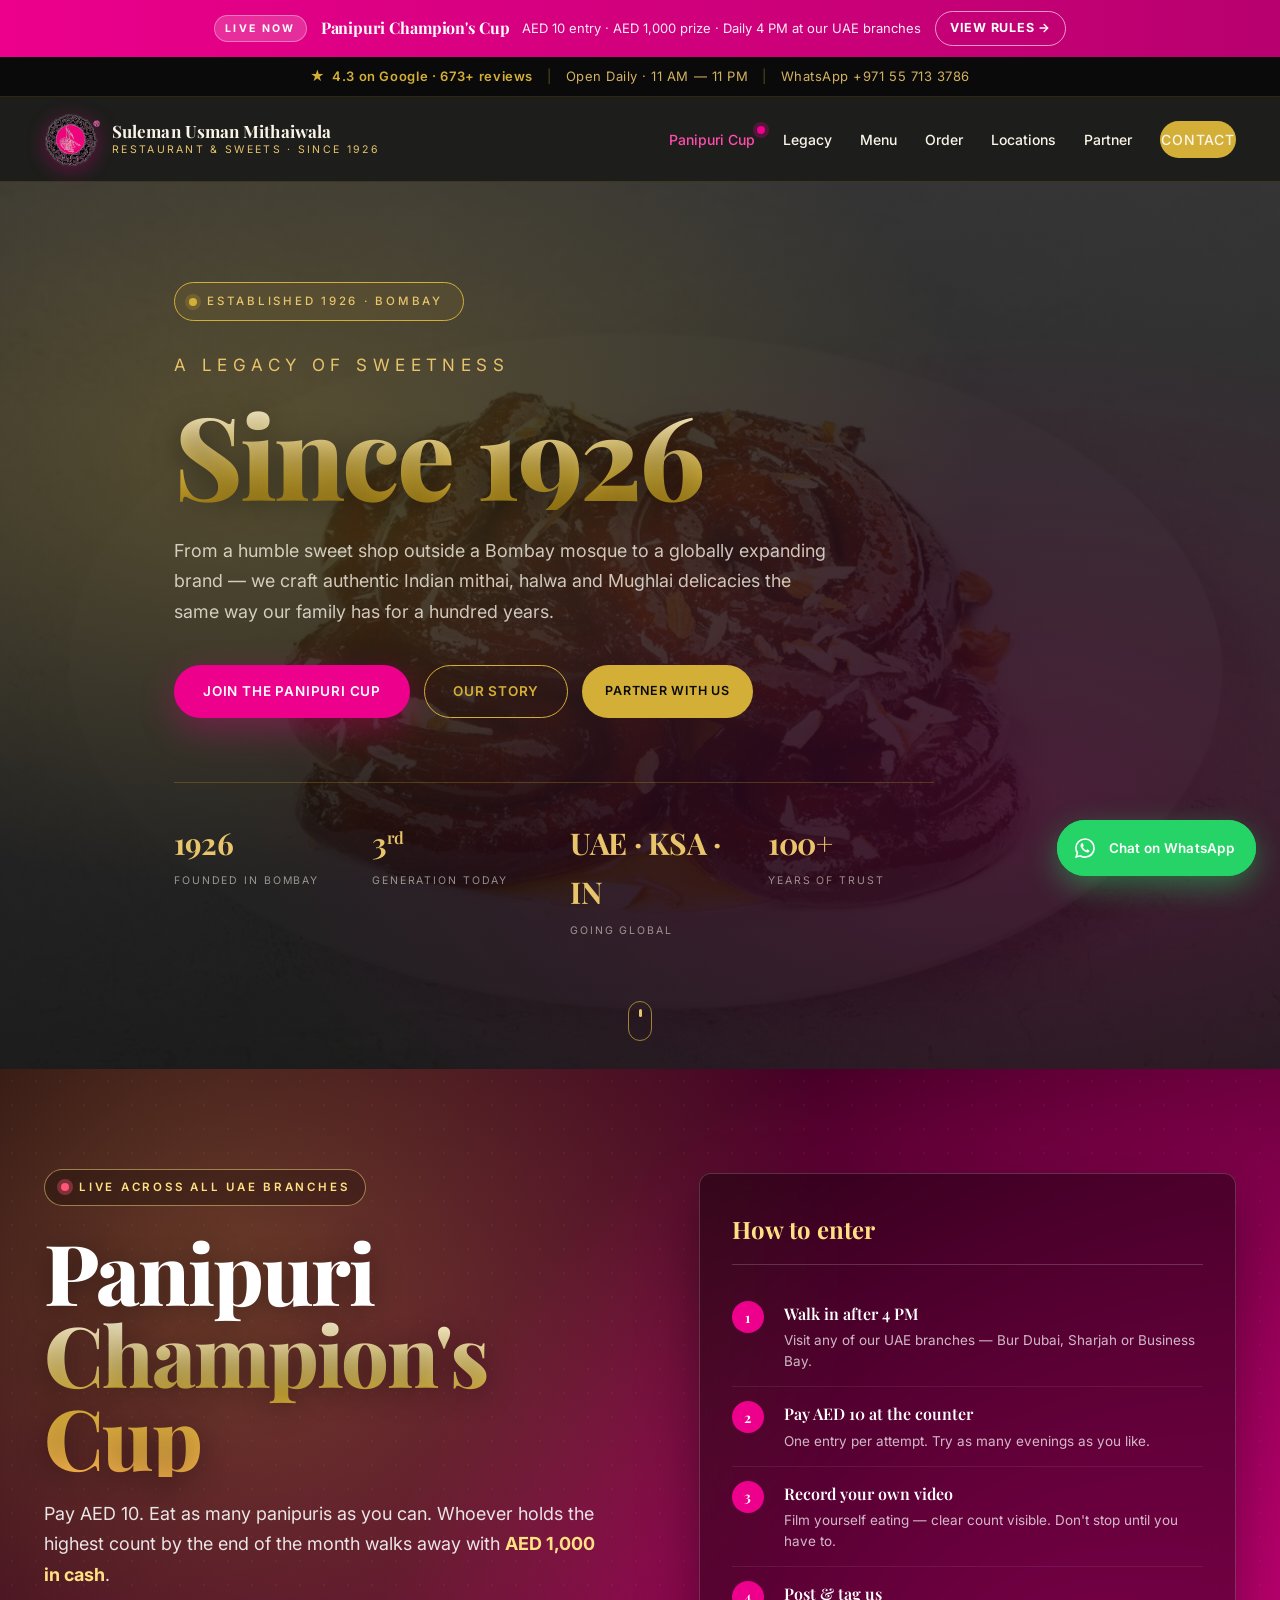
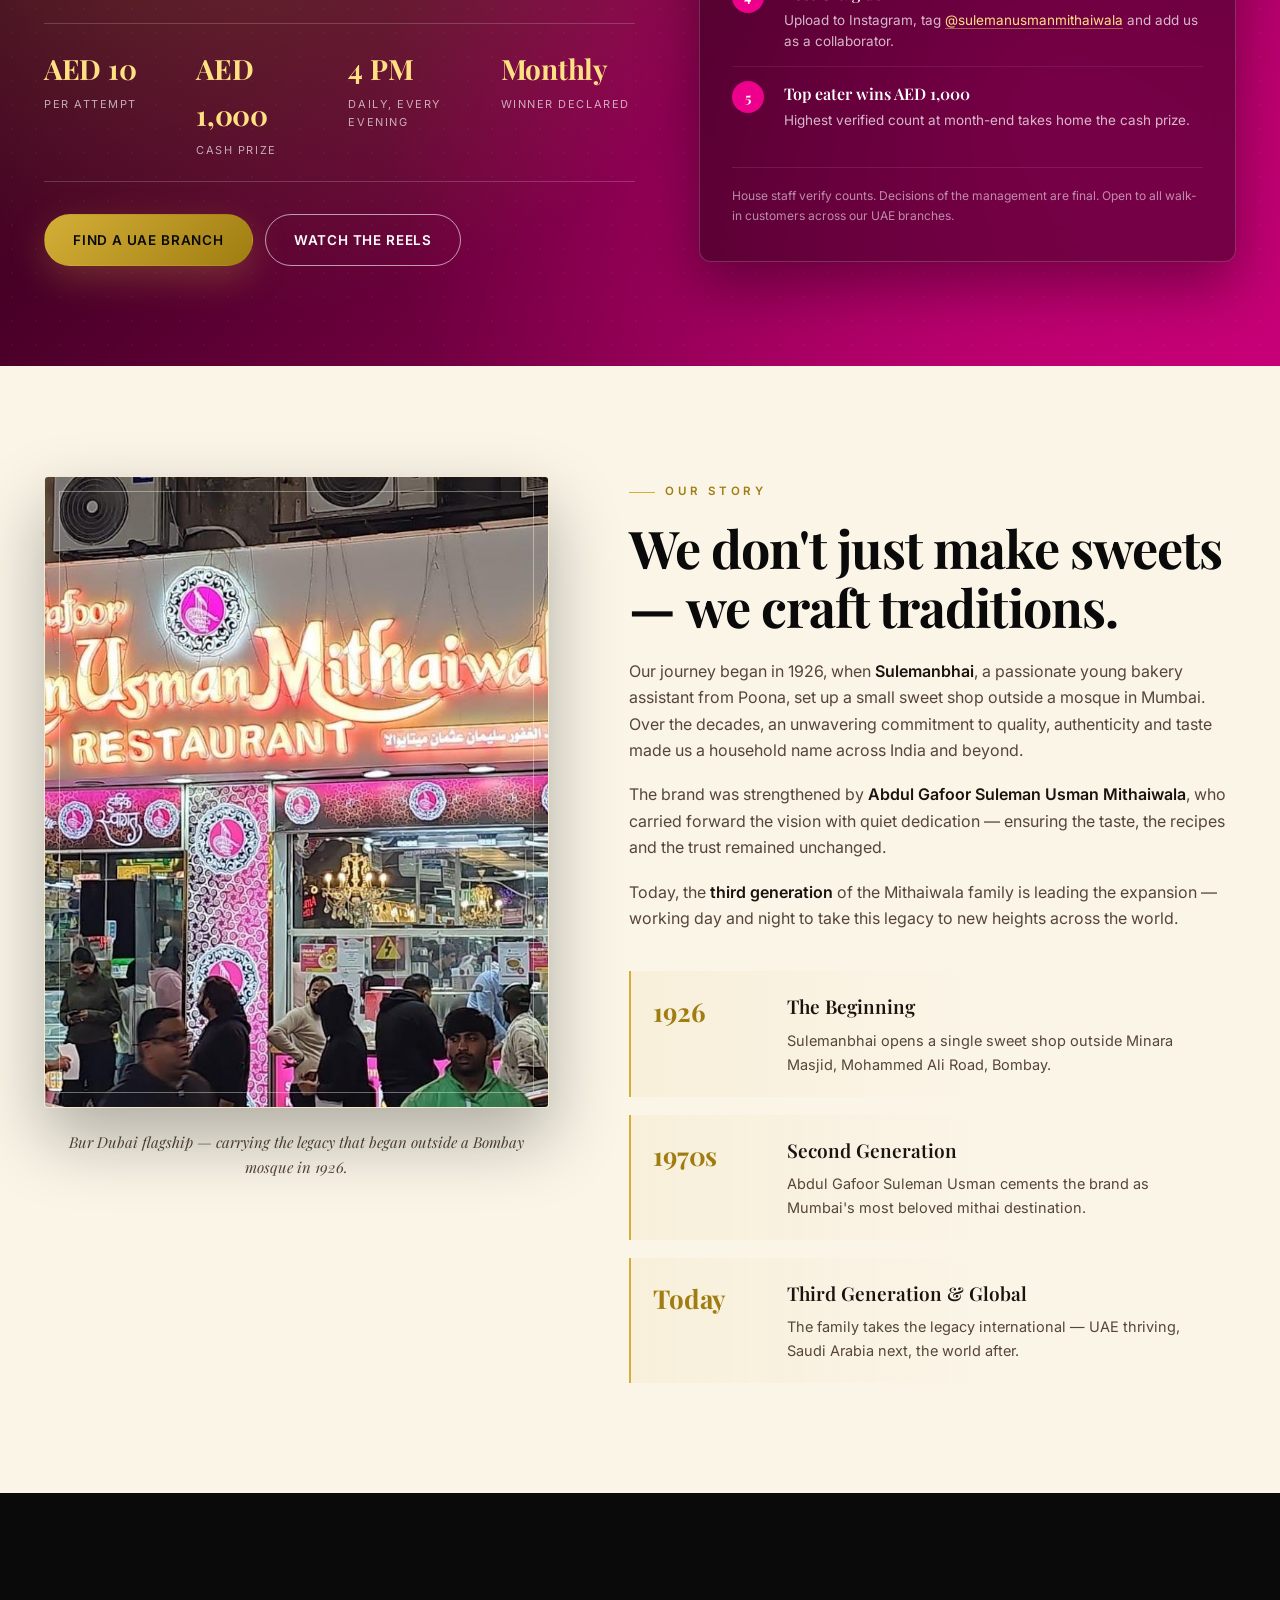
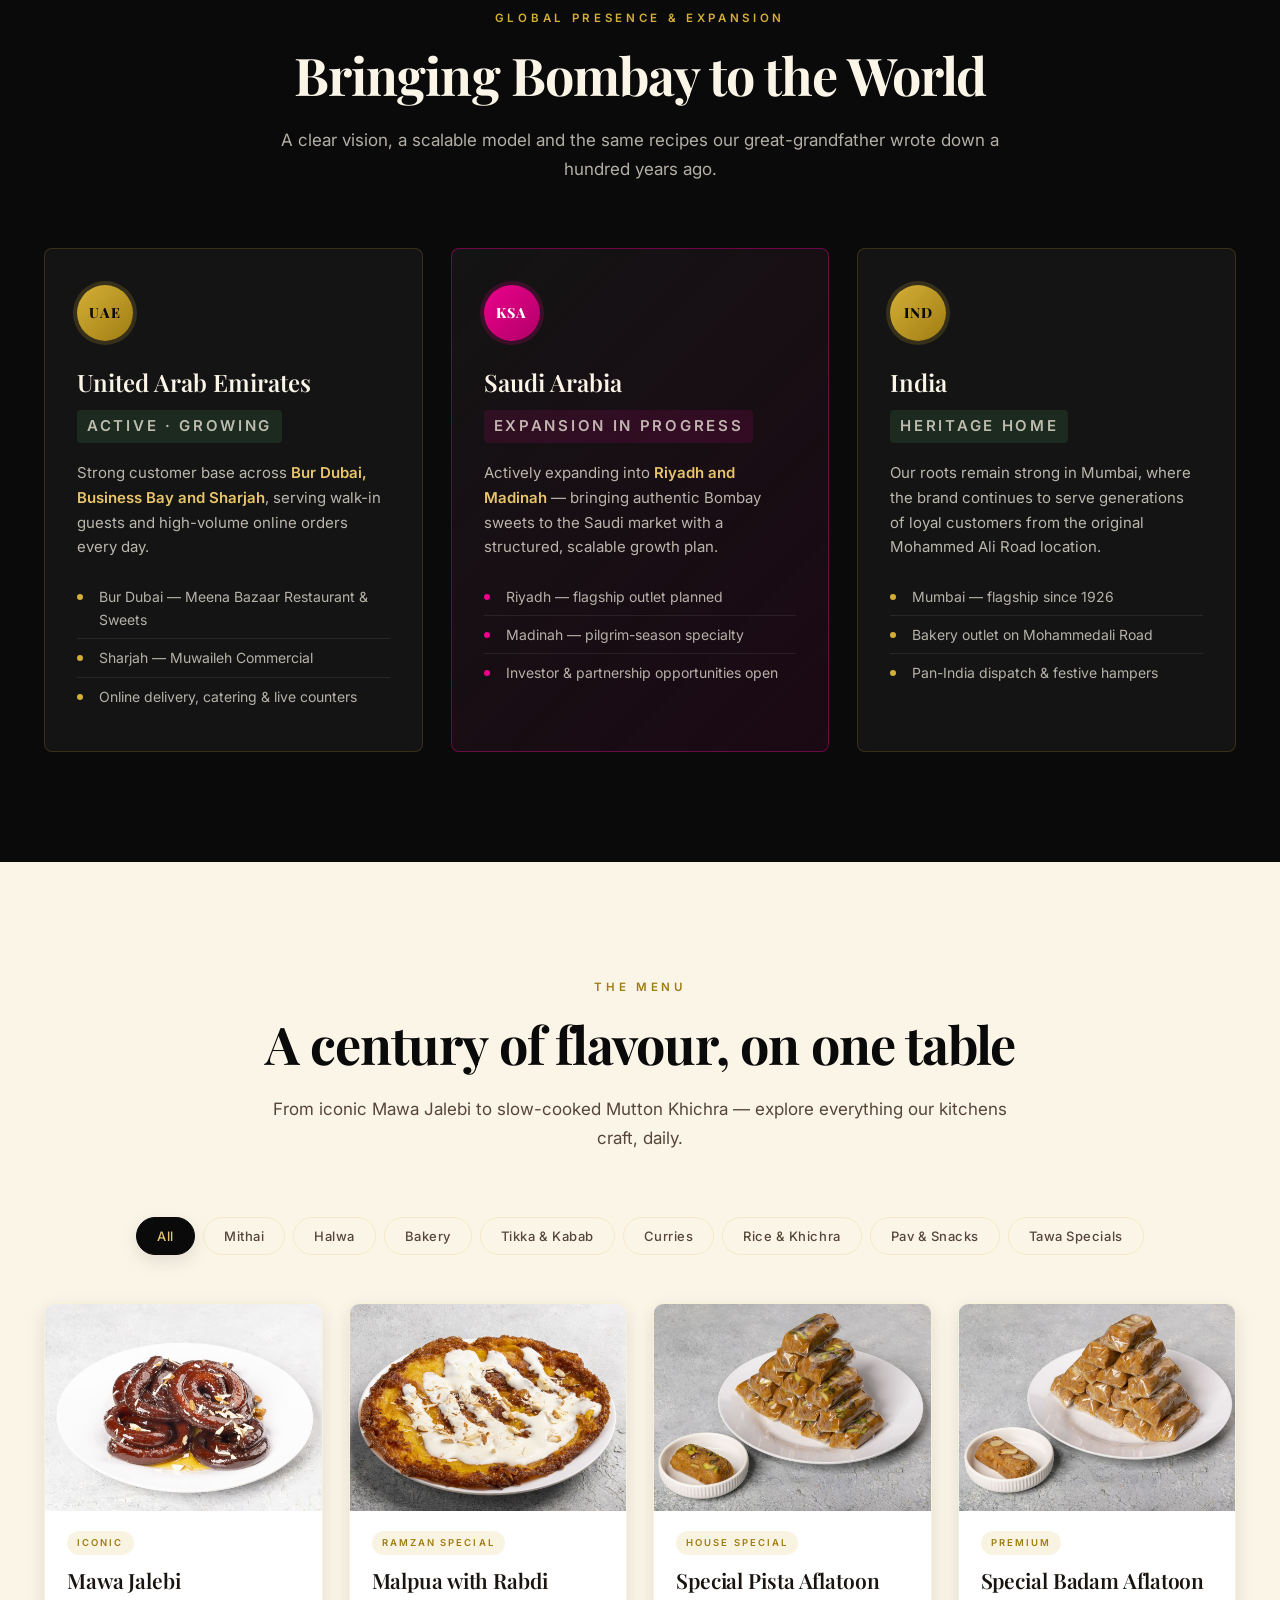
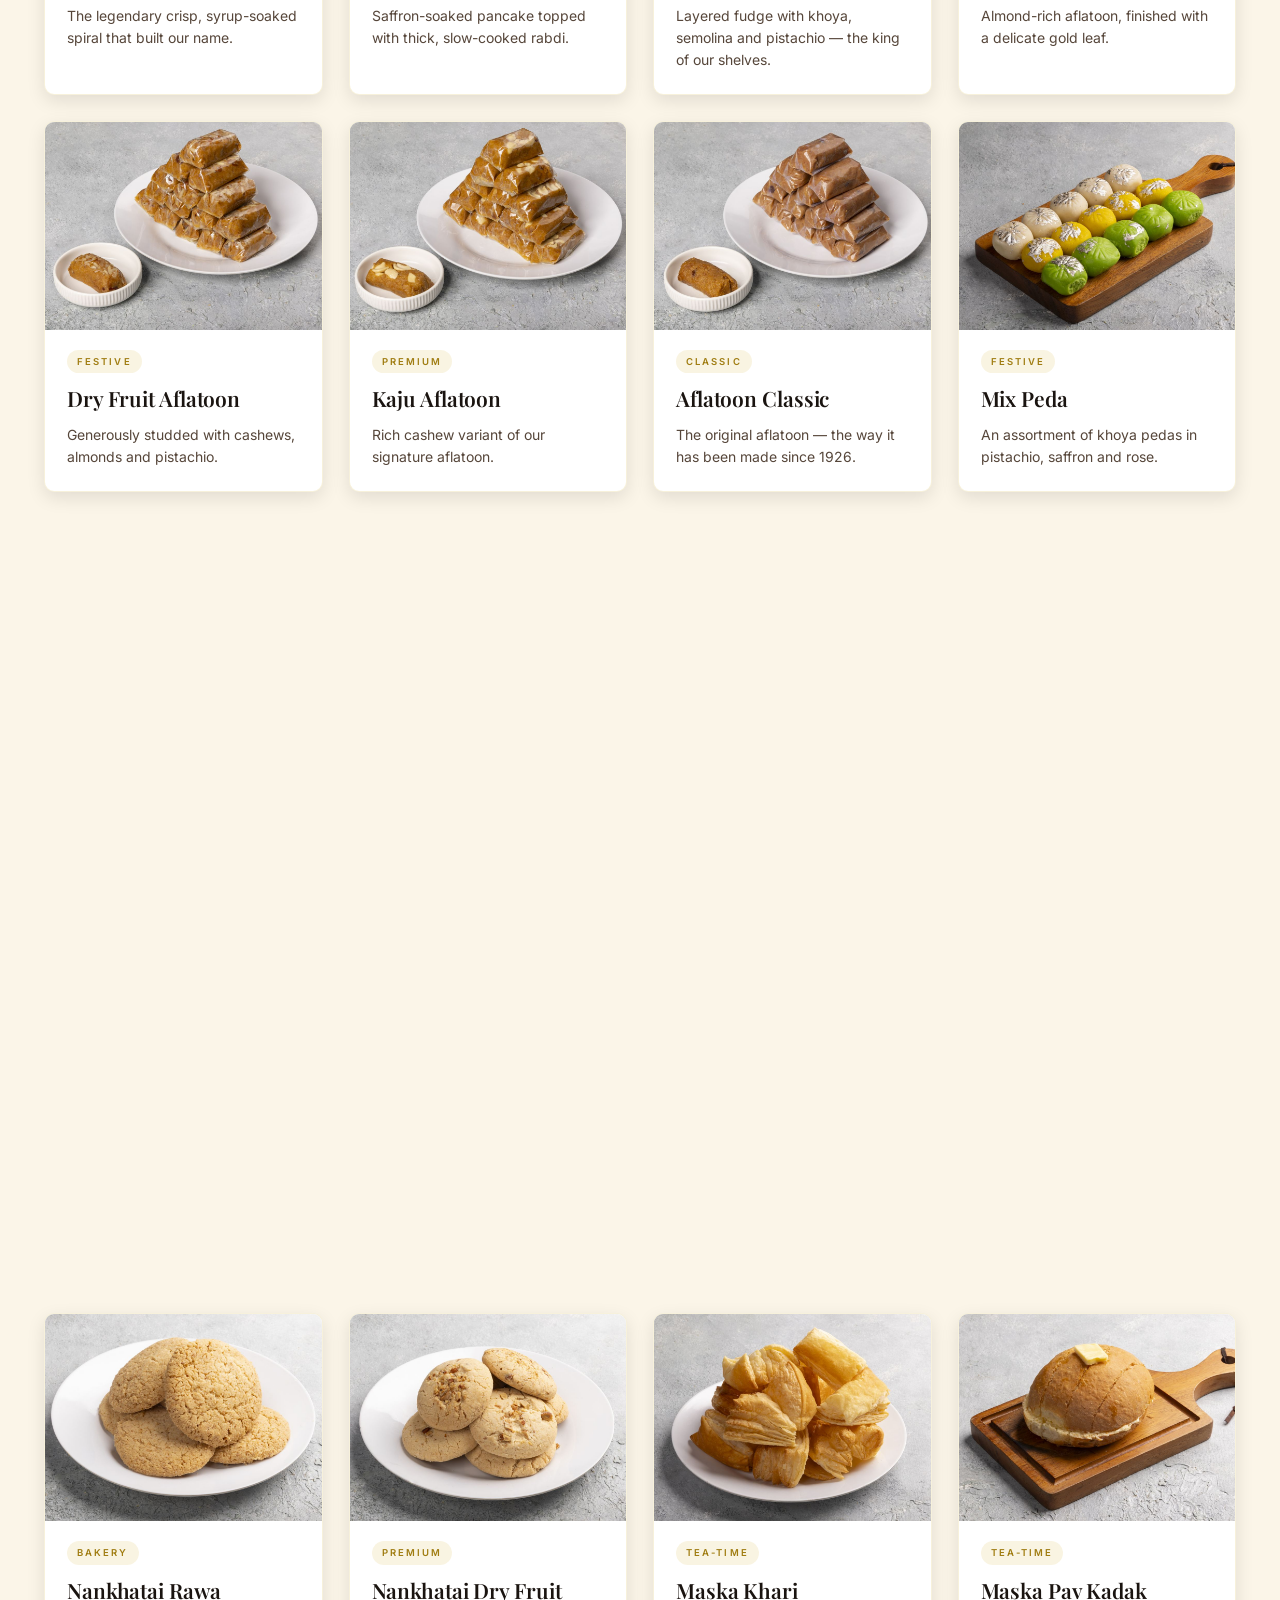
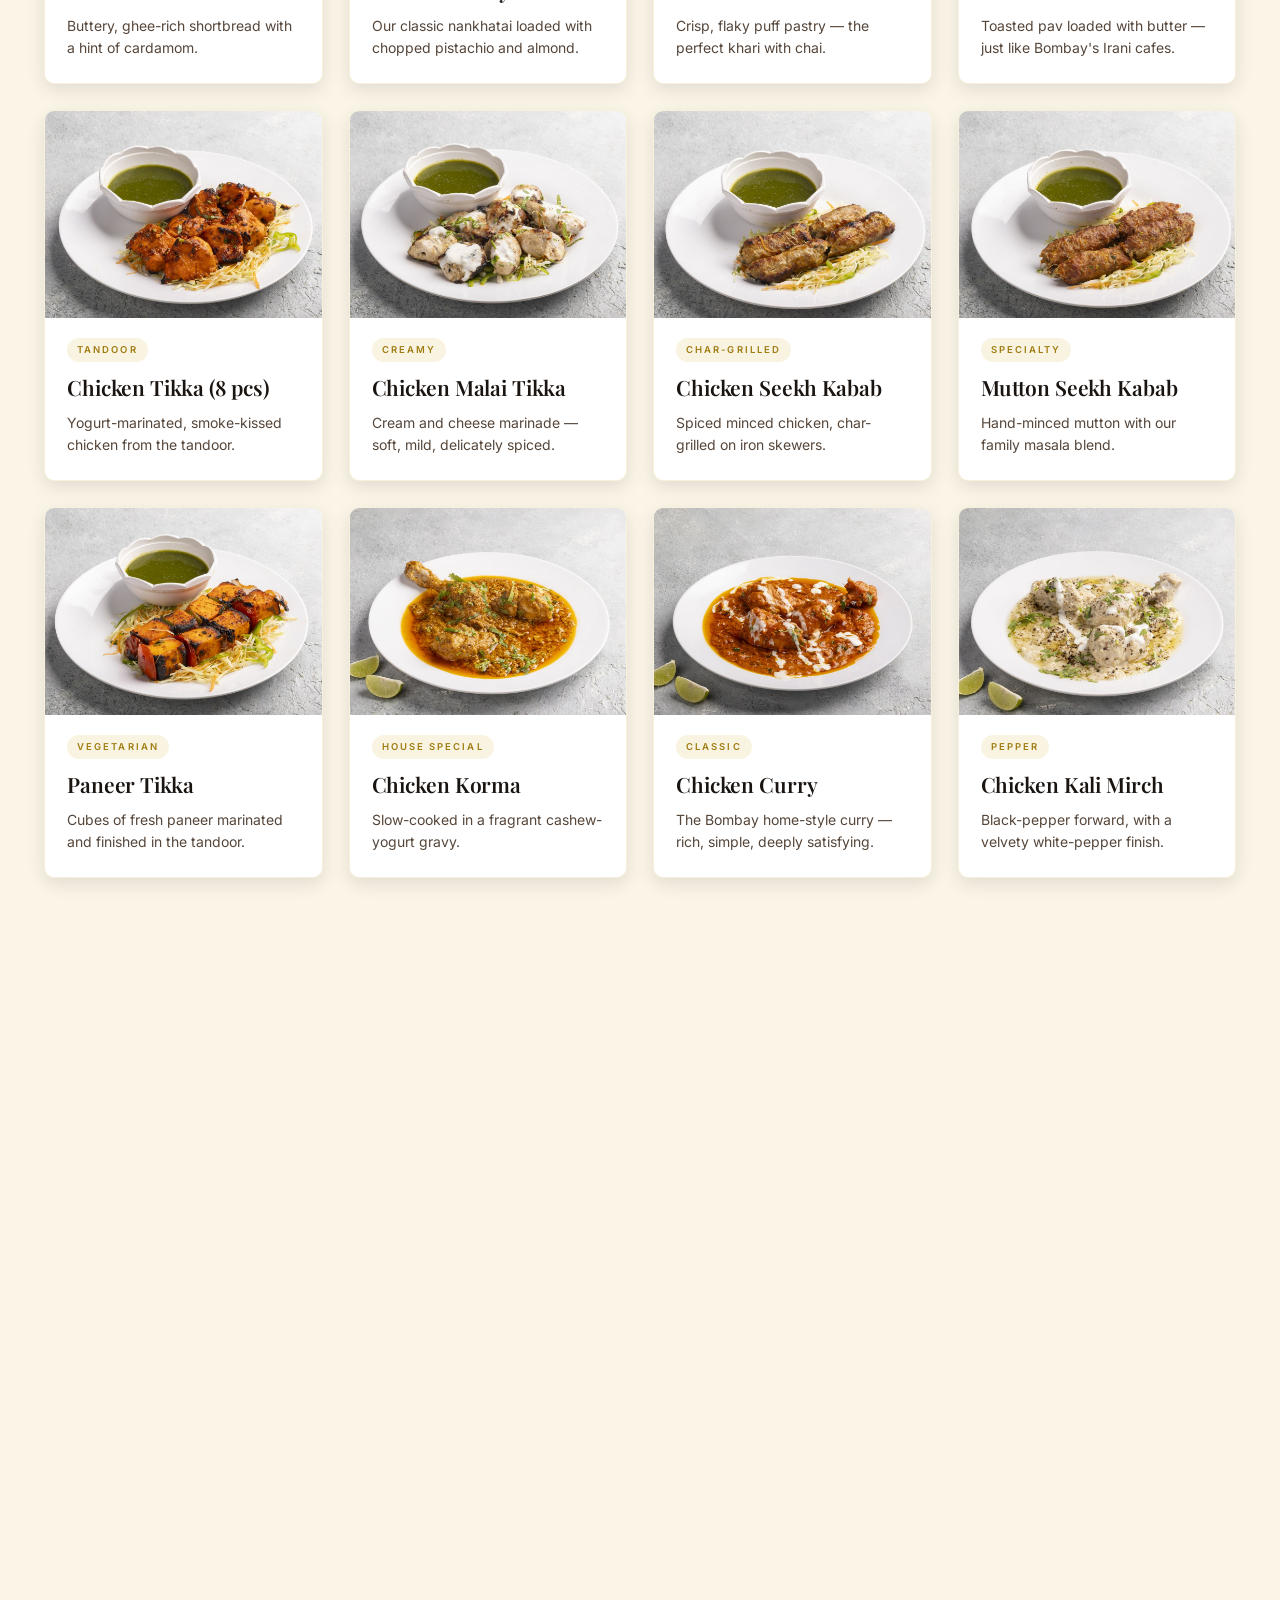
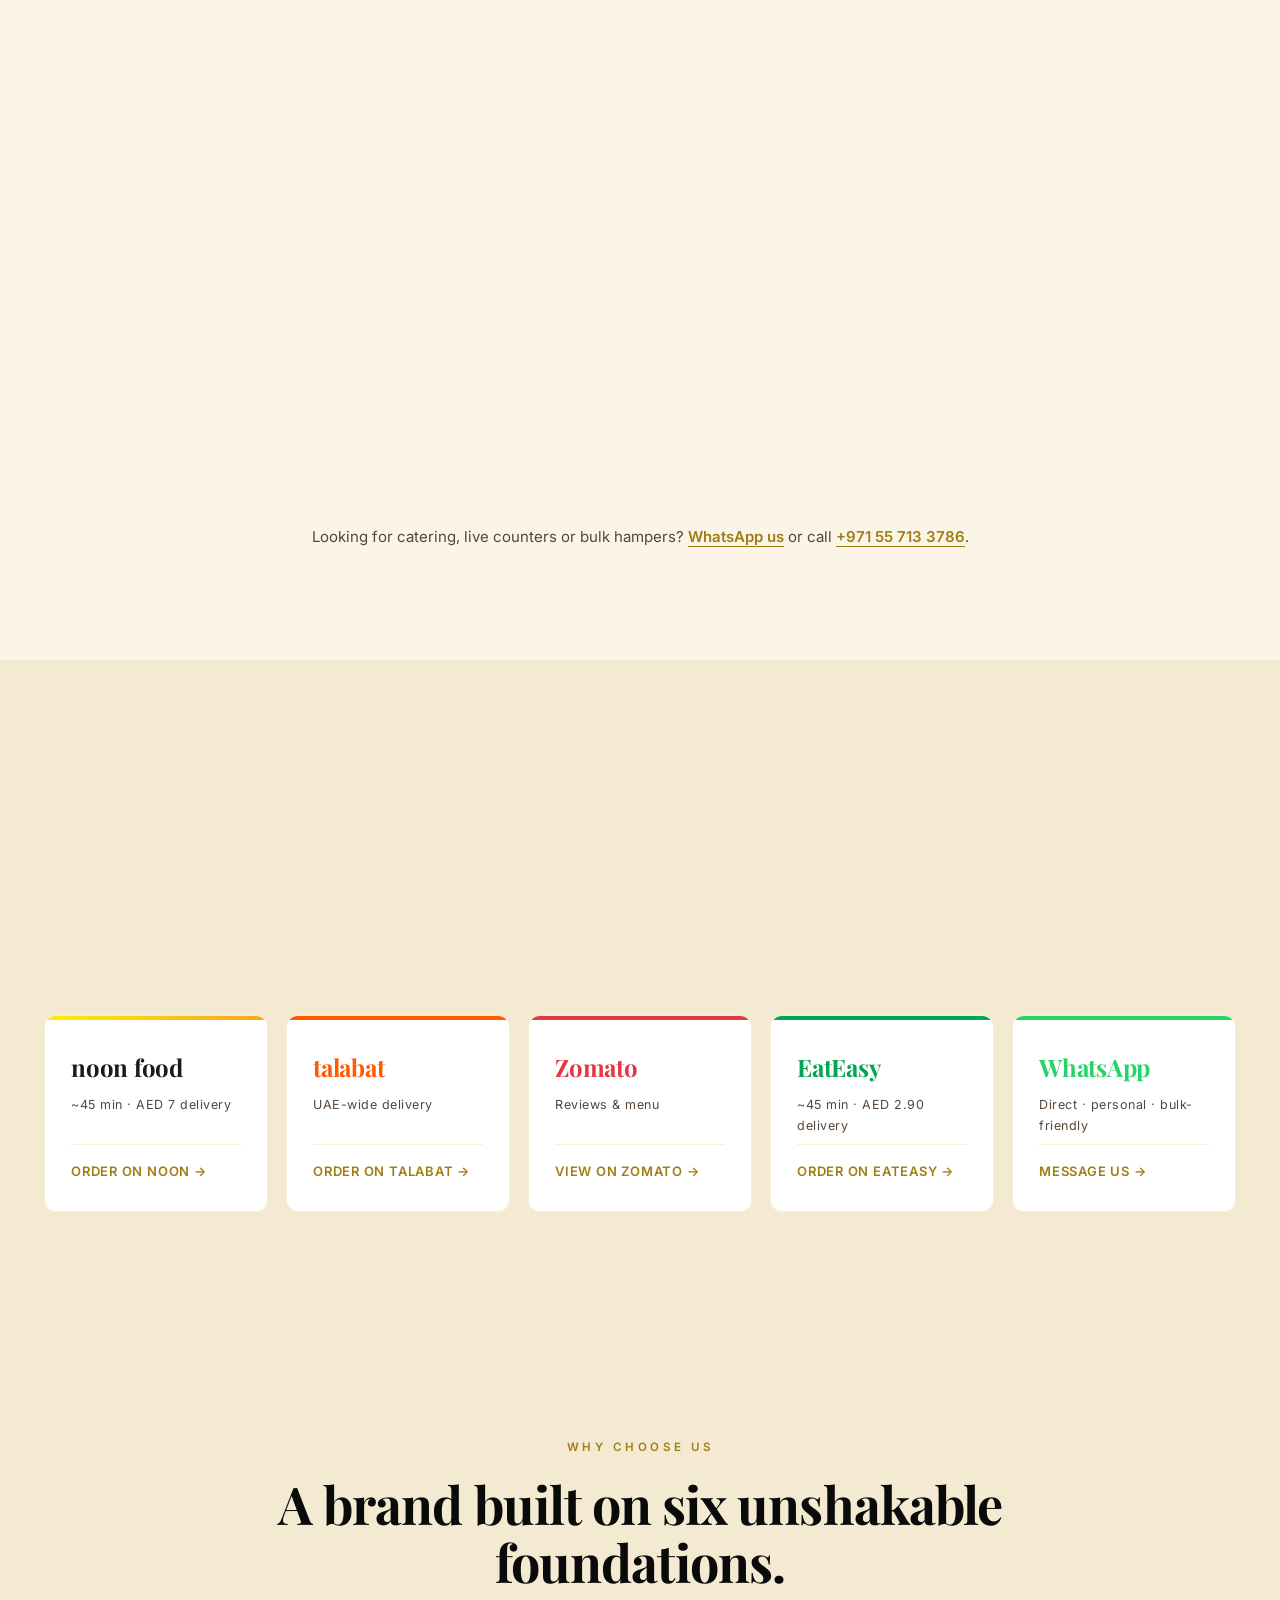
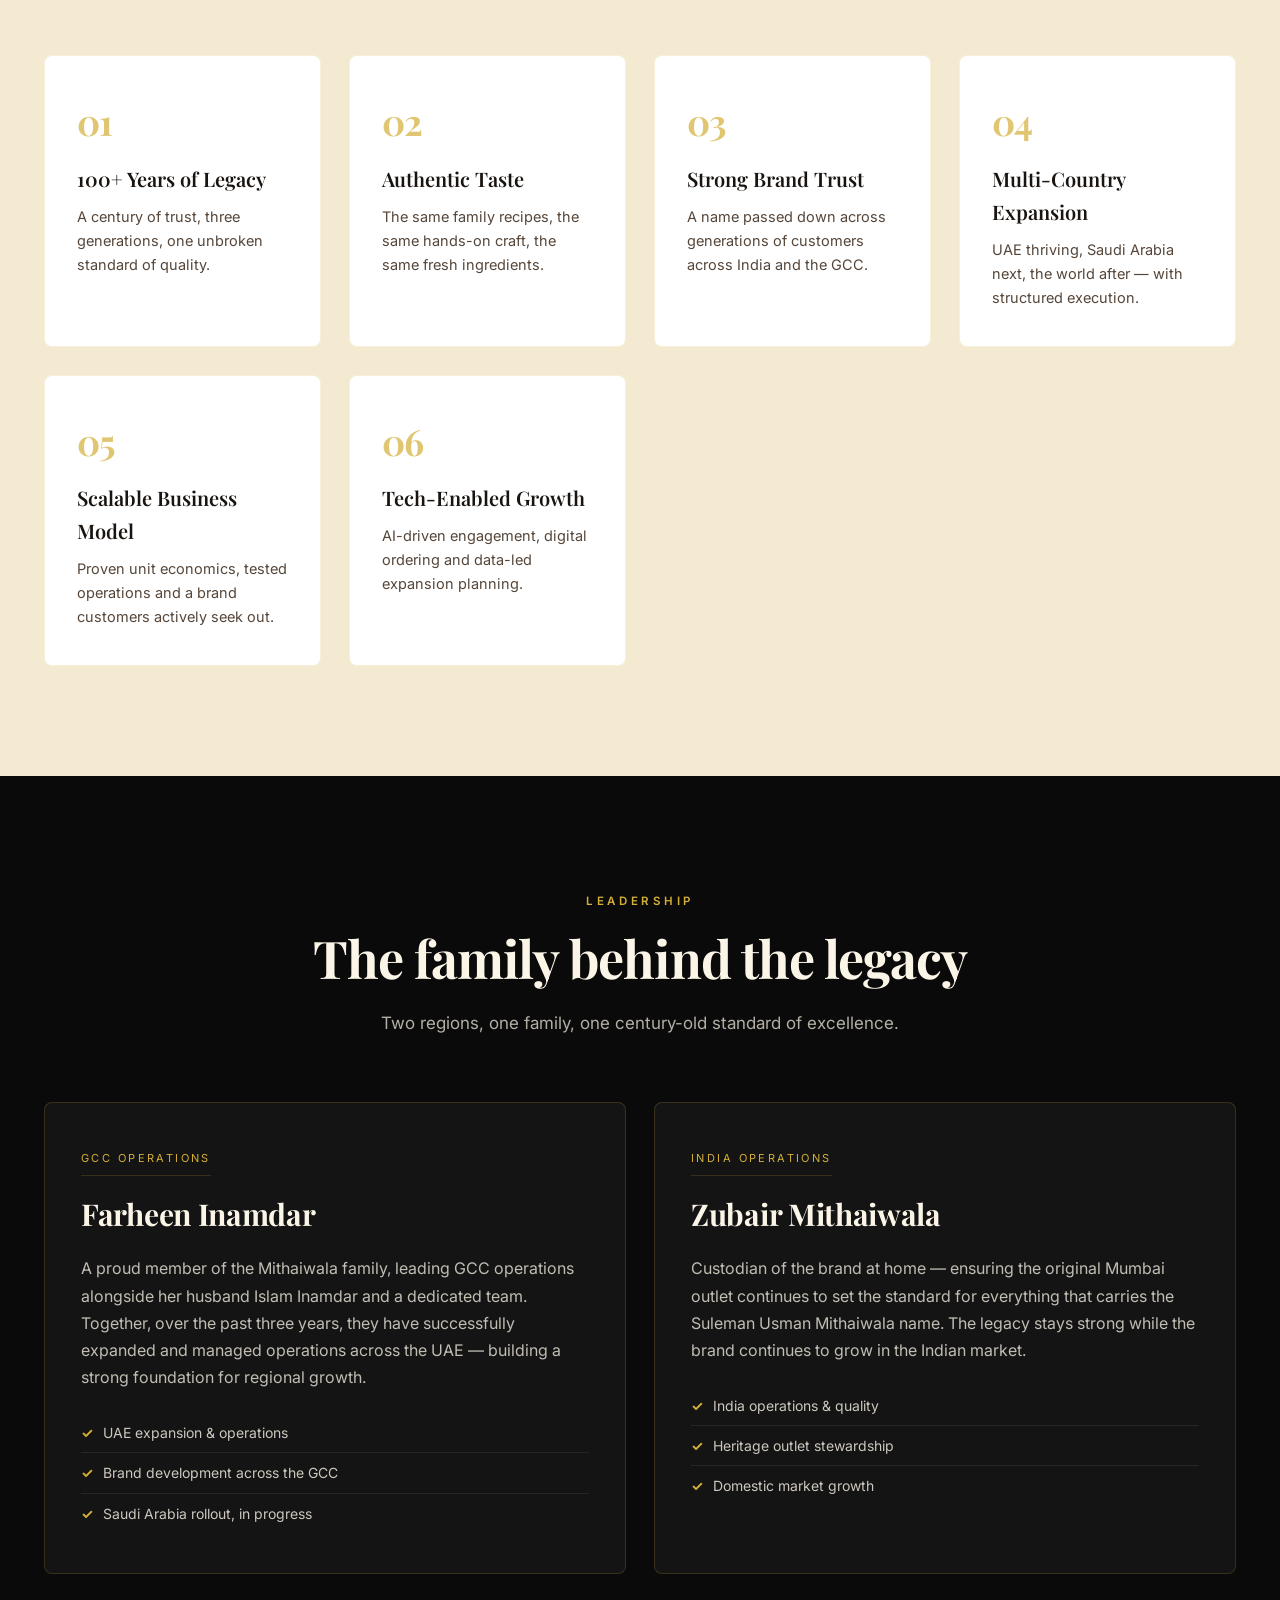
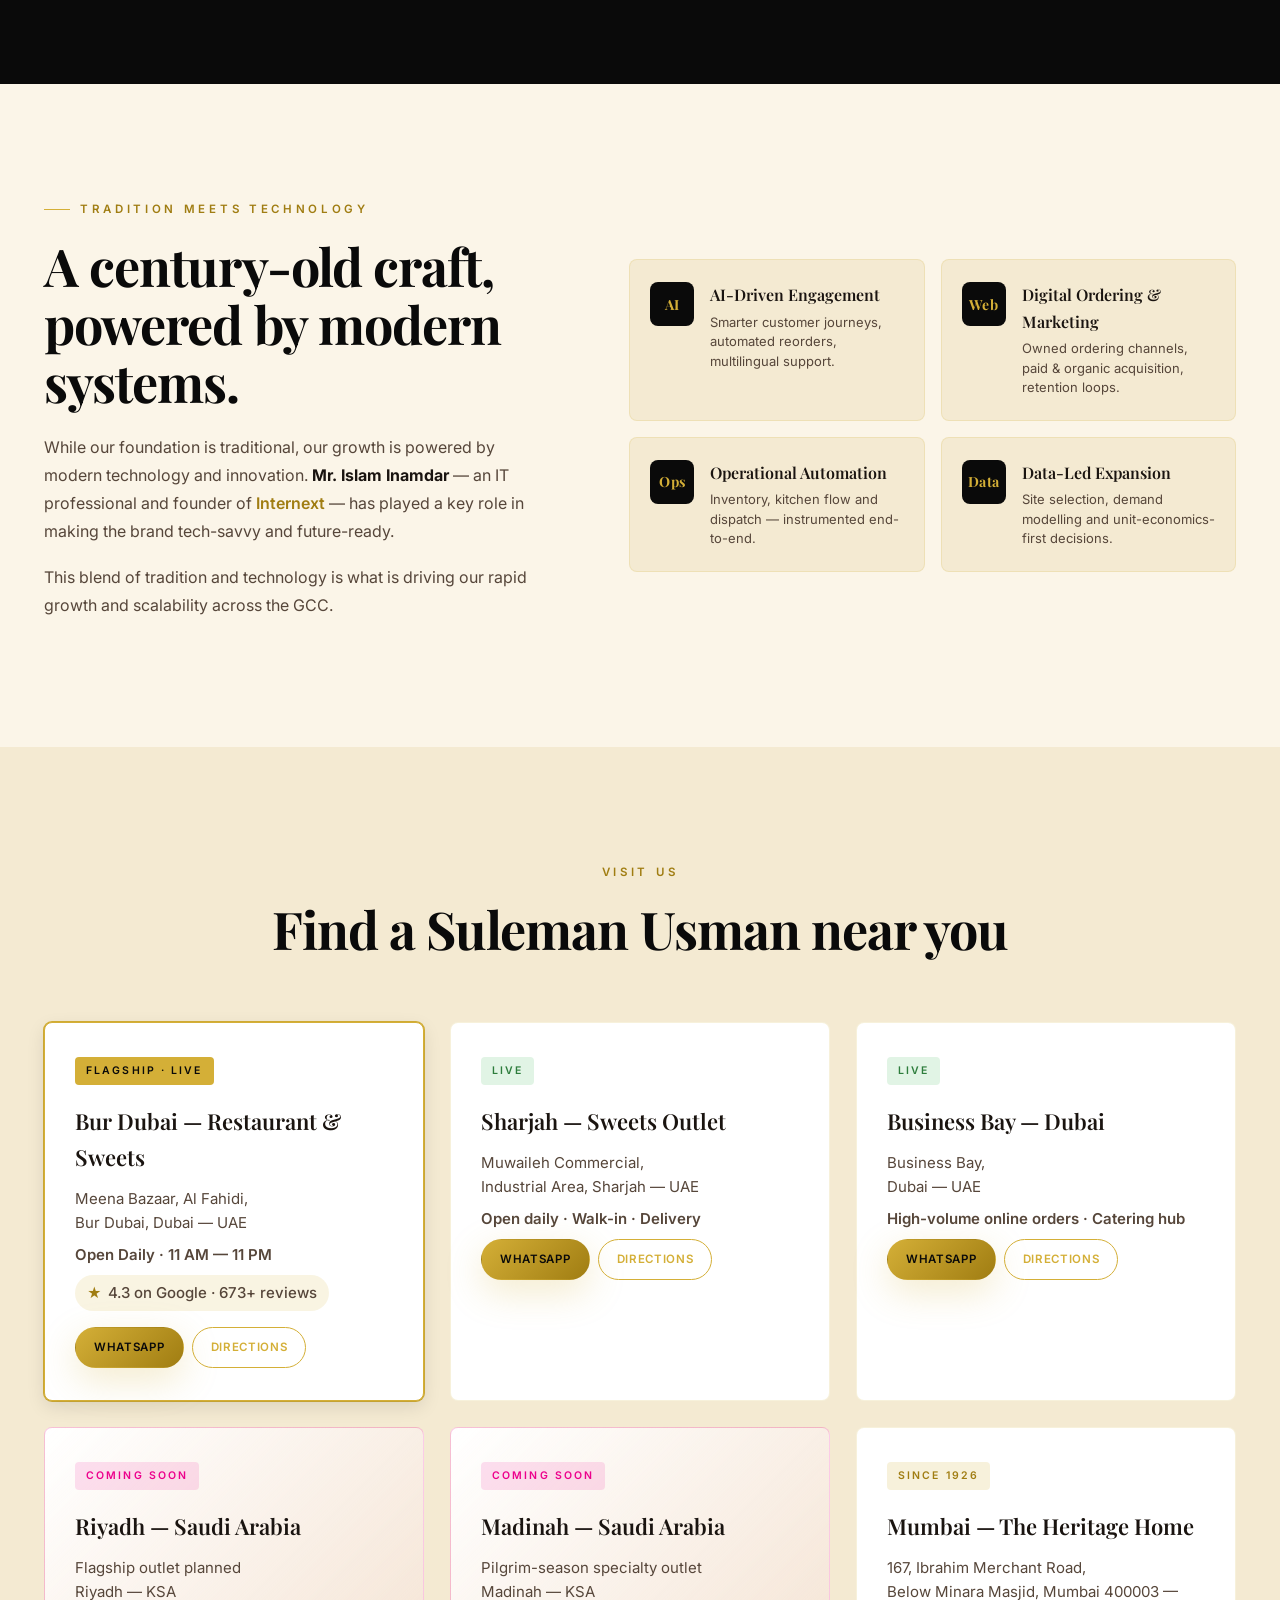
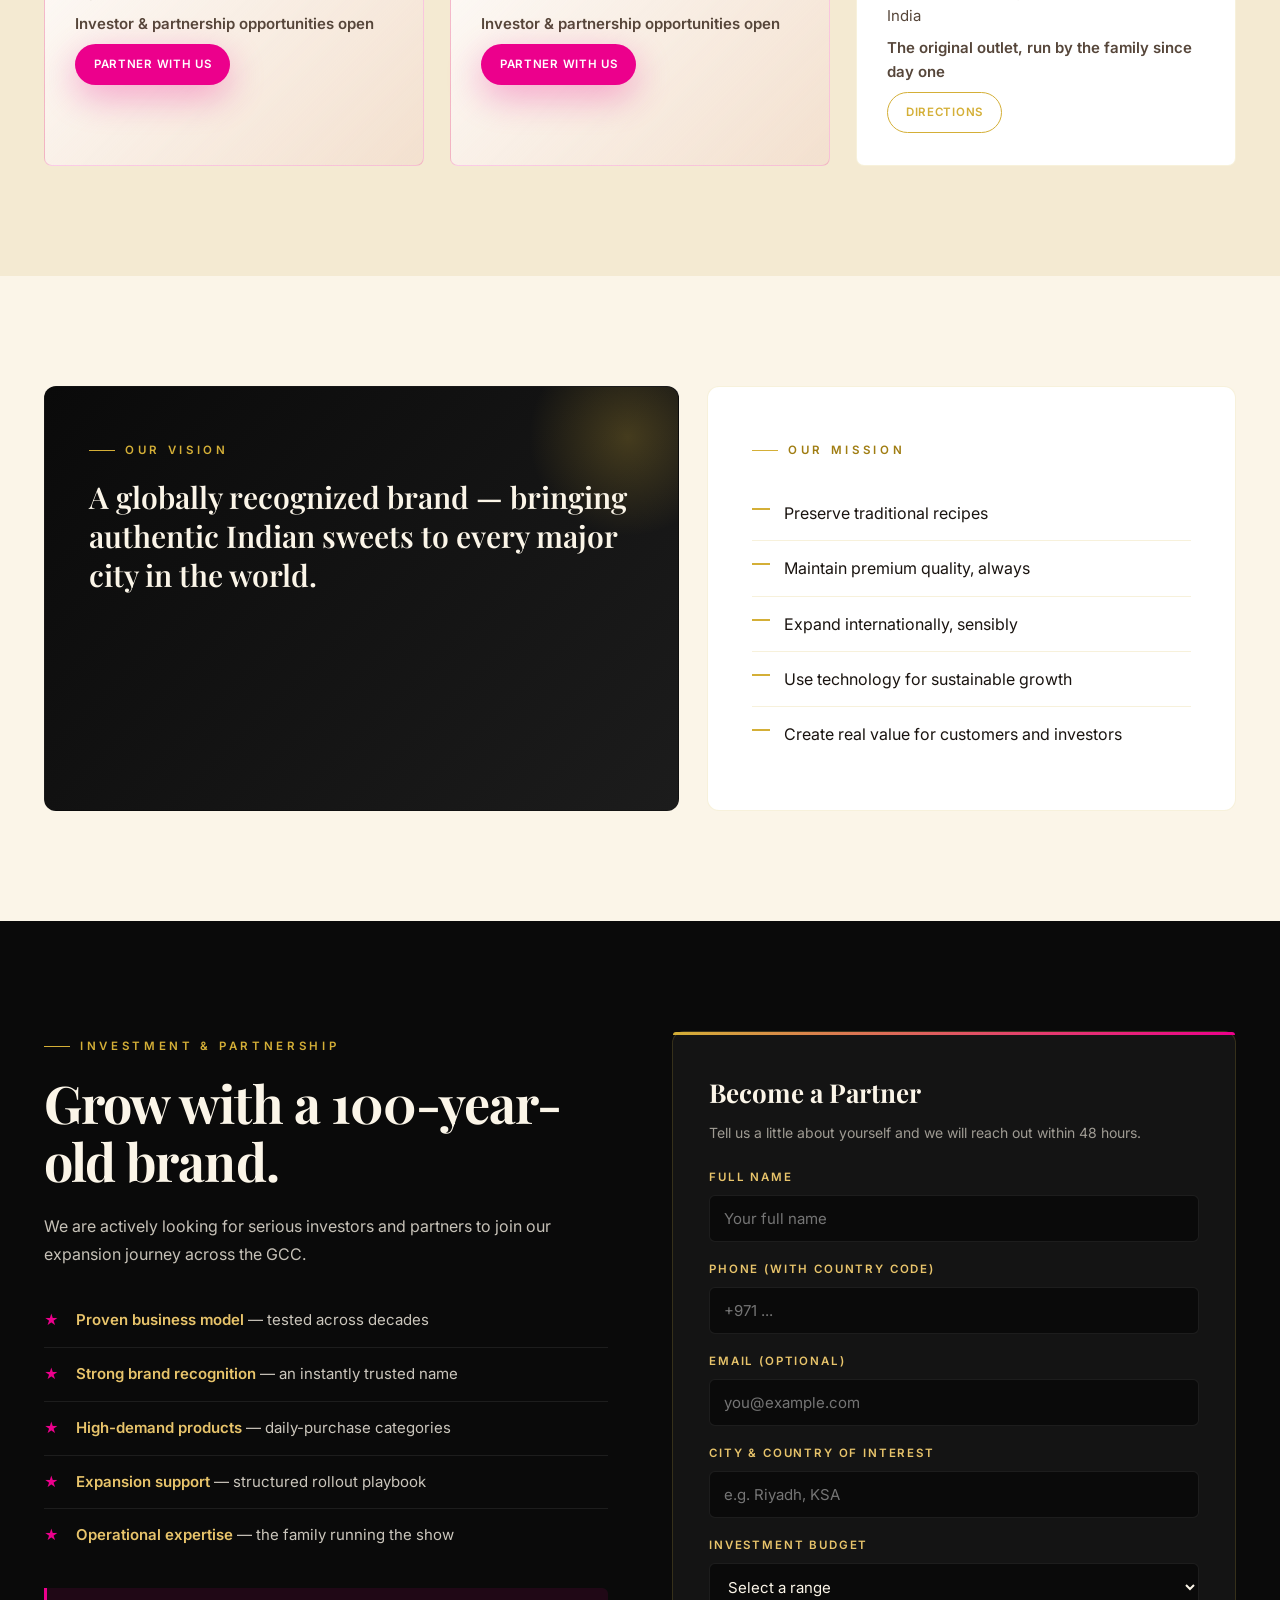
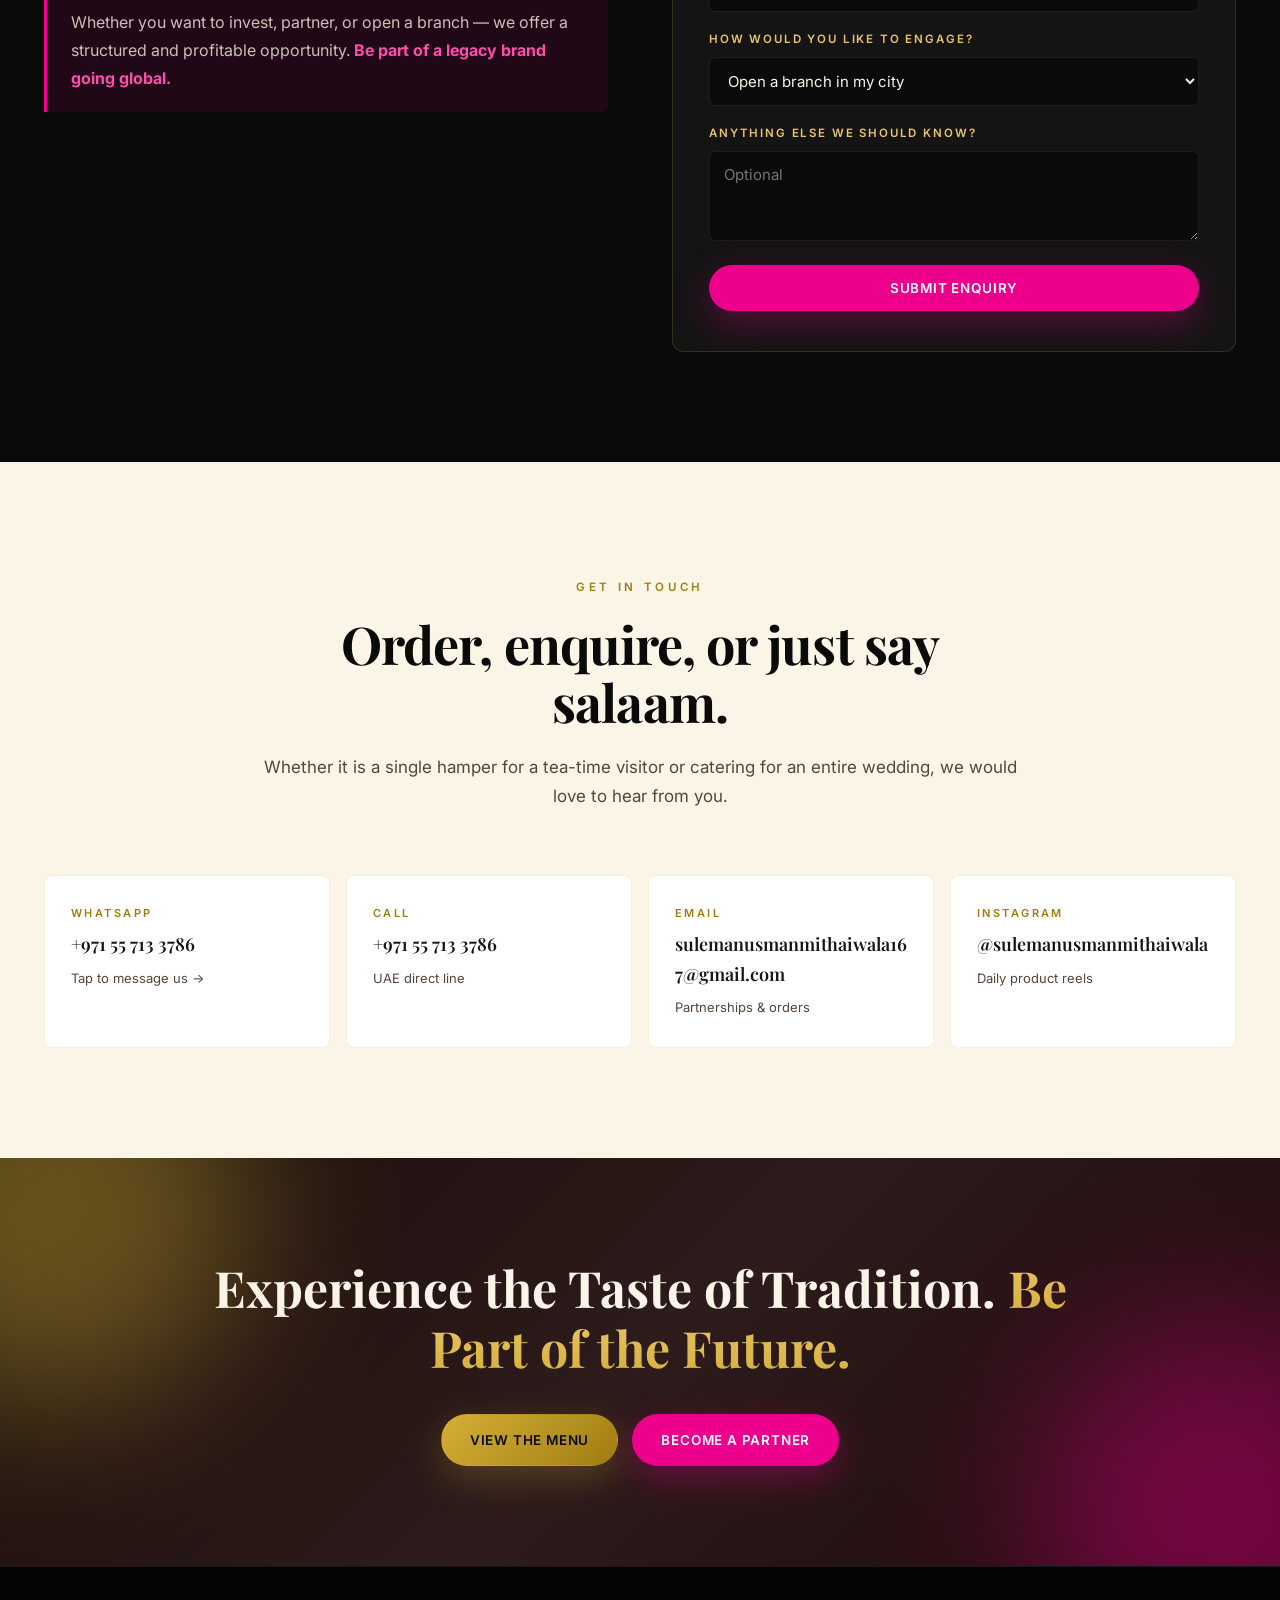
==== commit c7fdb677: "Add brand logo (transparent PNG) to nav, footer, favicon, Apple touch icon" ====
--- a/index.html
+++ b/index.html
@@ -13,14 +13,15 @@
 <meta name="google-adsense-account" content="ca-pub-7910994933427279" />
 <script async src="https://pagead2.googlesyndication.com/pagead/js/adsbygoogle.js?client=ca-pub-7910994933427279" crossorigin="anonymous"></script>
 
-<link rel="icon" type="image/png" href="images/logo.png" />
-<link rel="apple-touch-icon" href="images/logo.png" />
+<link rel="icon" type="image/png" href="images/favicon.png" />
+<link rel="apple-touch-icon" href="images/favicon.png" />
 
 <!-- Open Graph -->
 <meta property="og:type" content="restaurant" />
 <meta property="og:title" content="AG Suleman Usman Mithaiwala — A Century of Sweetness, Since 1926" />
 <meta property="og:description" content="Authentic Bombay sweets and Mughlai restaurant. Third-generation family business expanding across UAE, Saudi Arabia and India." />
-<meta property="og:image" content="images/mawa-jalebi.jpg" />
+<meta property="og:image" content="images/storefront.jpg" />
+<meta property="og:image:alt" content="AG Suleman Usman Mithaiwala — Bur Dubai flagship at night" />
 <meta property="og:locale" content="en_AE" />
 <meta name="twitter:card" content="summary_large_image" />
 
@@ -740,7 +741,9 @@
 <footer class="footer">
   <div class="container footer__inner">
     <div class="footer__brand">
-      <span class="brand__mark brand__mark--light">SUM</span>
+      <picture class="brand__logo brand__logo--footer">
+        <img src="images/logo.png" alt="AG Suleman Usman Mithaiwala" />
+      </picture>
       <div>
         <strong>AG Suleman Usman Mithaiwala</strong>
         <span>Restaurant &amp; Sweets &middot; Since 1926</span>
--- a/styles.css
+++ b/styles.css
@@ -172,14 +172,25 @@
   display: inline-flex;
   align-items: center;
   justify-content: center;
-  width: 52px; height: 52px;
+  width: 56px; height: 56px;
   flex-shrink: 0;
+  position: relative;
 }
 .brand__logo img {
   width: 100%; height: 100%;
   object-fit: contain;
-  filter: drop-shadow(0 2px 6px rgba(236, 0, 140, 0.3));
-}
+  filter: drop-shadow(0 4px 10px rgba(236, 0, 140, 0.45));
+  transition: transform .4s ease, filter .4s ease;
+}
+.brand:hover .brand__logo img {
+  transform: rotate(-6deg) scale(1.06);
+  filter: drop-shadow(0 6px 14px rgba(236, 0, 140, 0.6));
+}
+@media (max-width: 920px) {
+  .brand__logo { width: 48px; height: 48px; }
+}
+.brand__logo--footer { width: 56px; height: 56px; }
+.brand__logo--footer img { filter: drop-shadow(0 0 8px rgba(236, 0, 140, 0.5)); }
 .brand__mark {
   display: inline-flex;
   align-items: center;
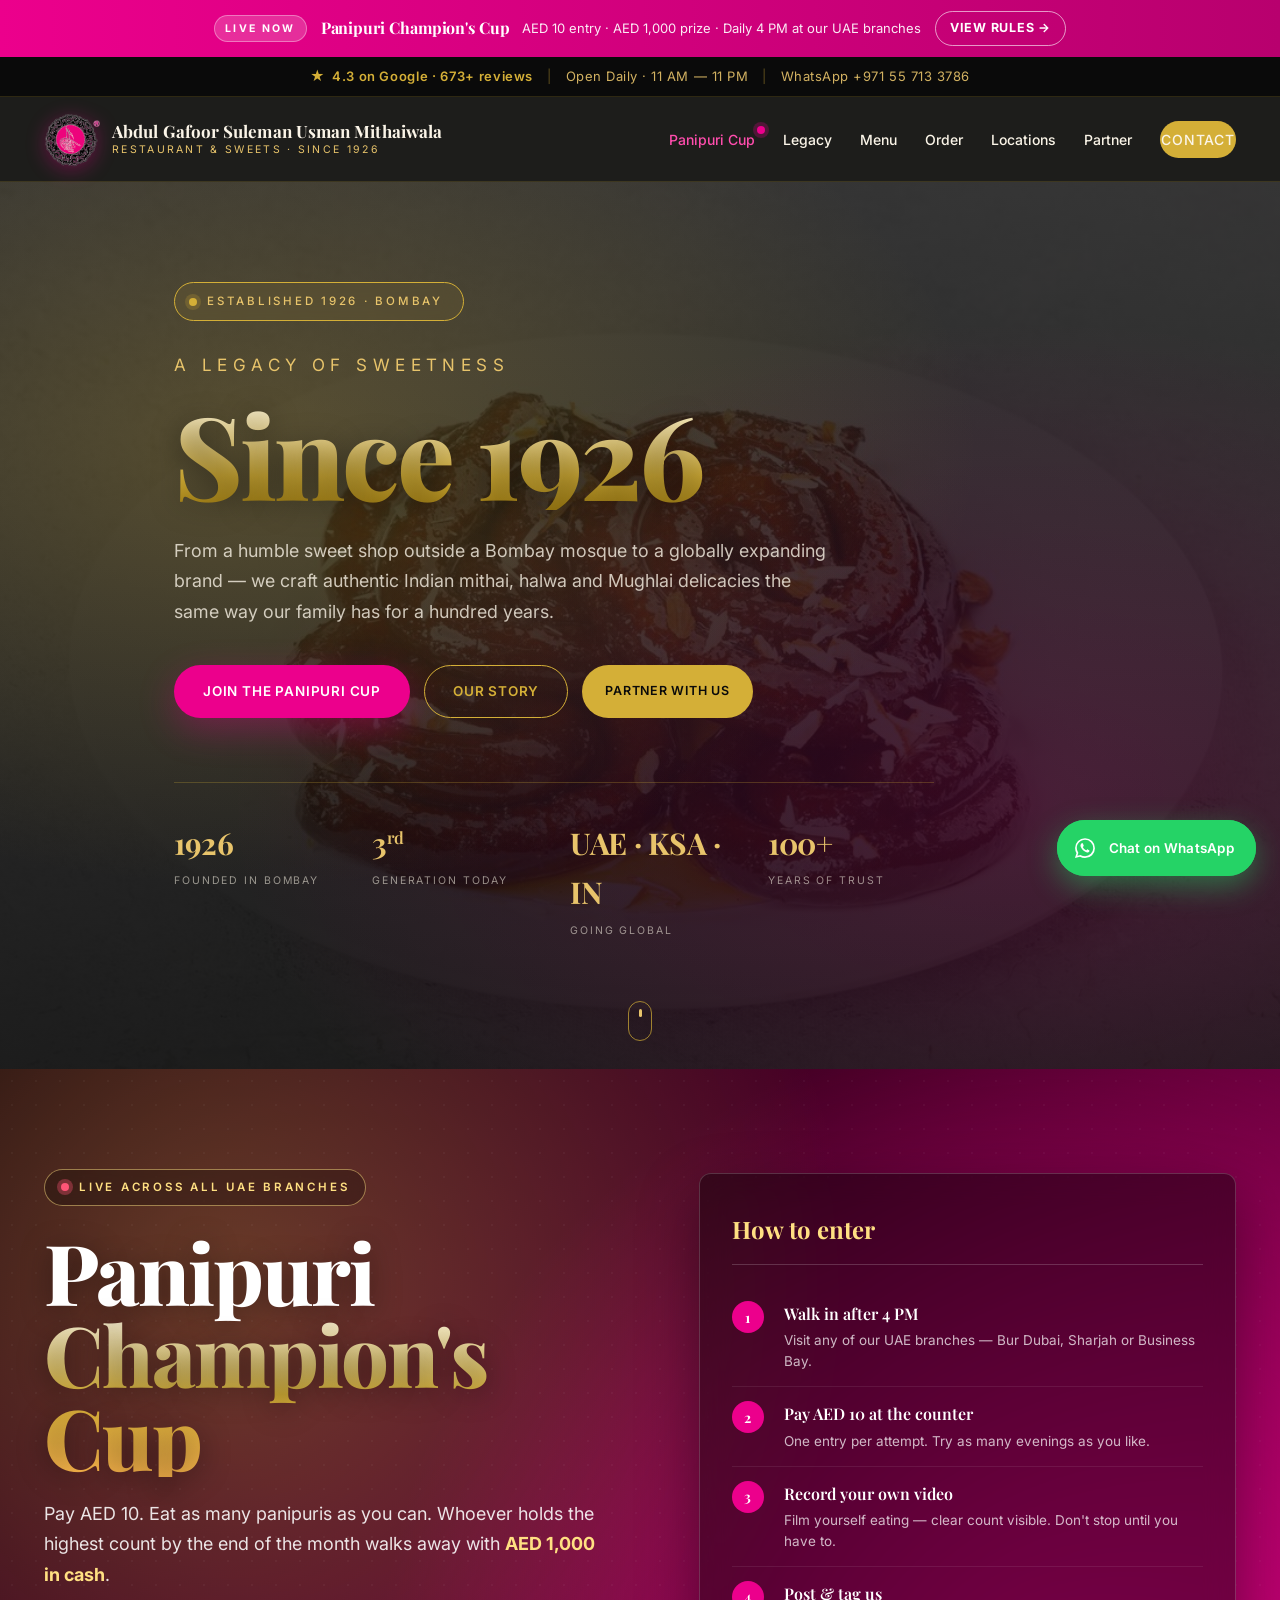
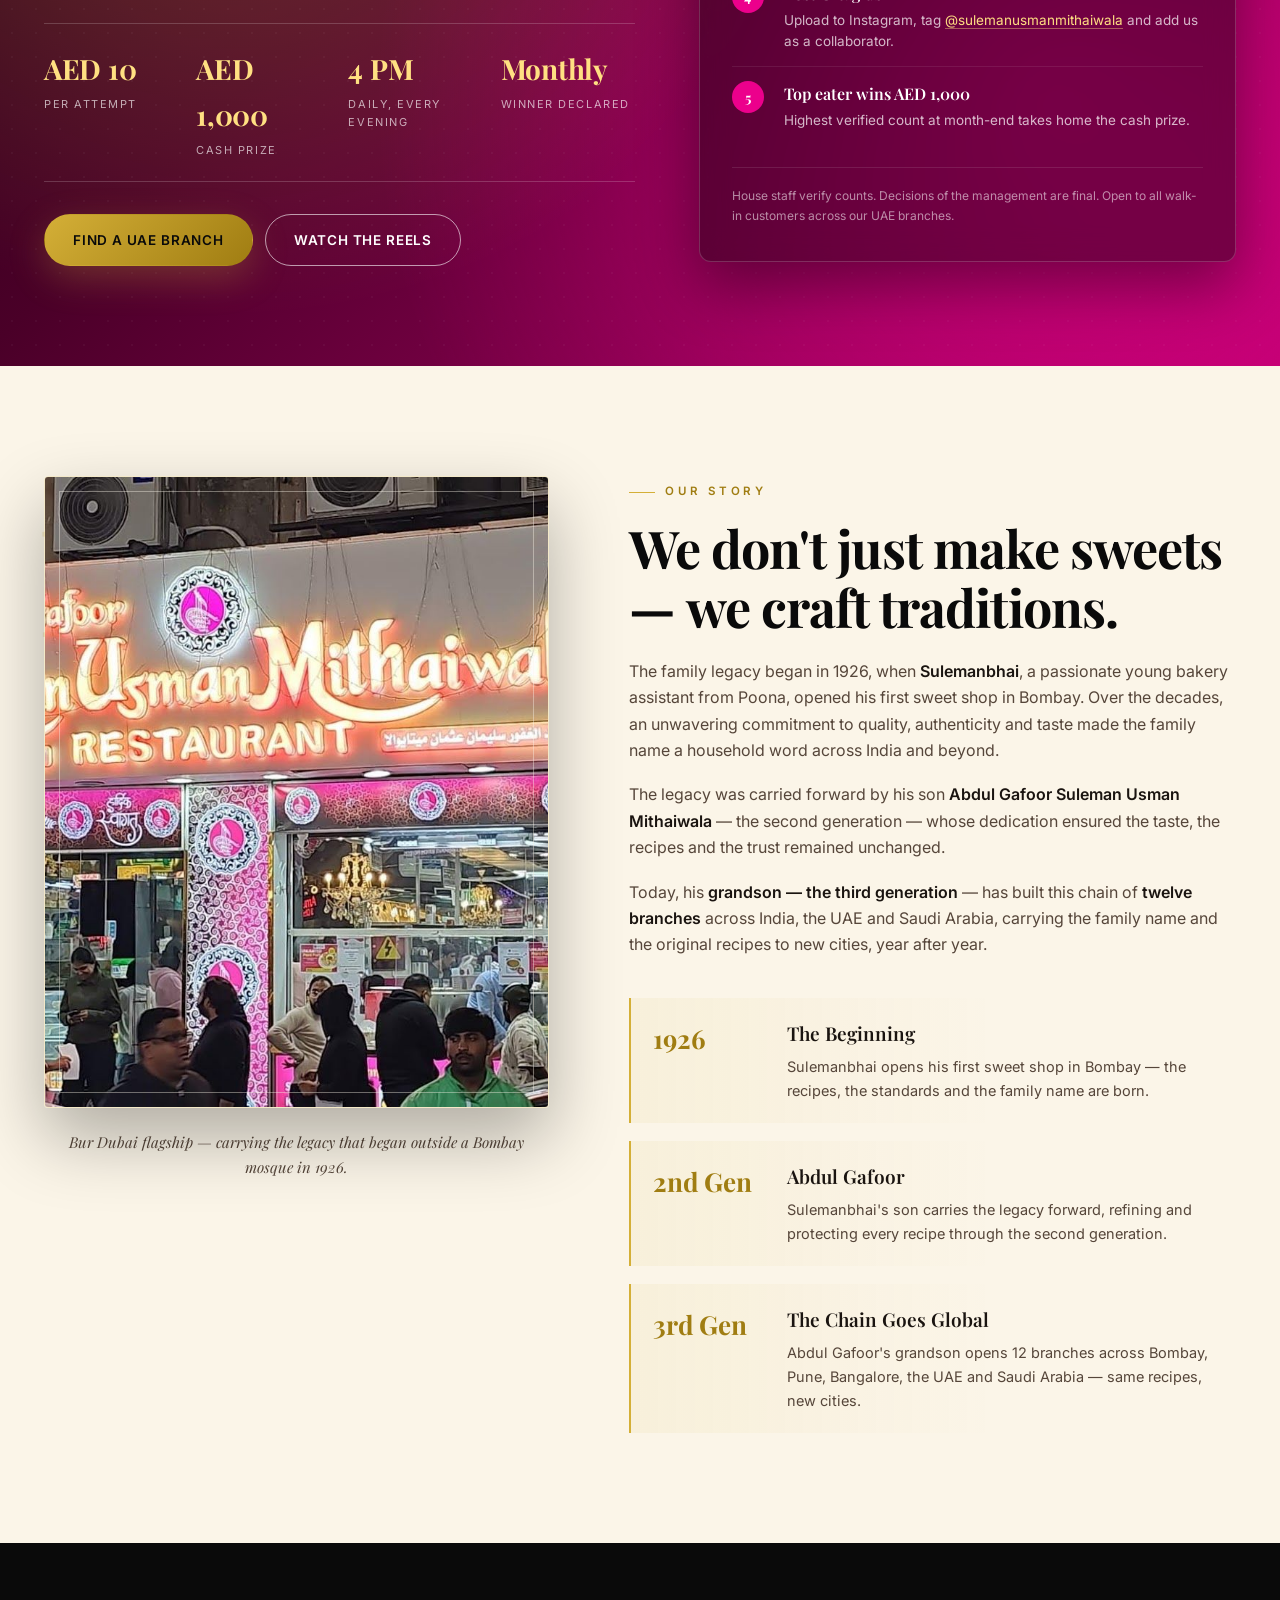
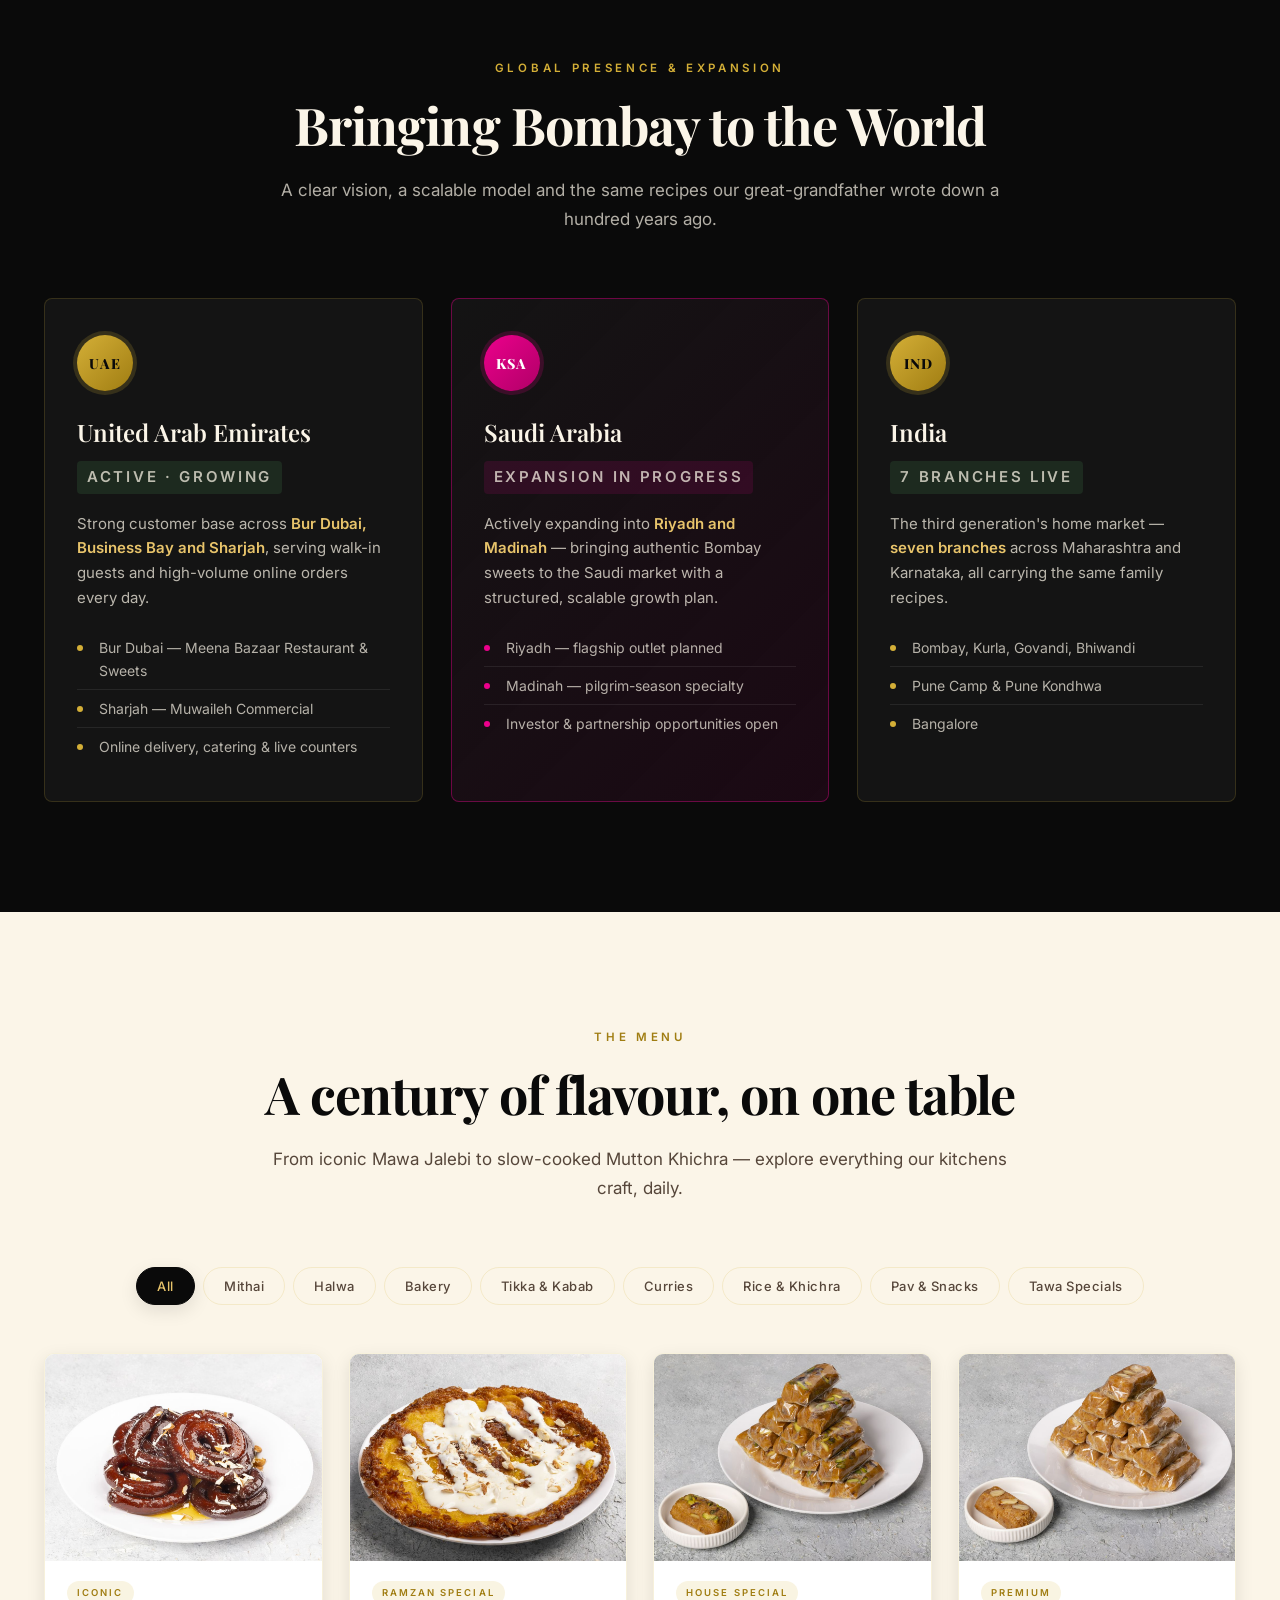
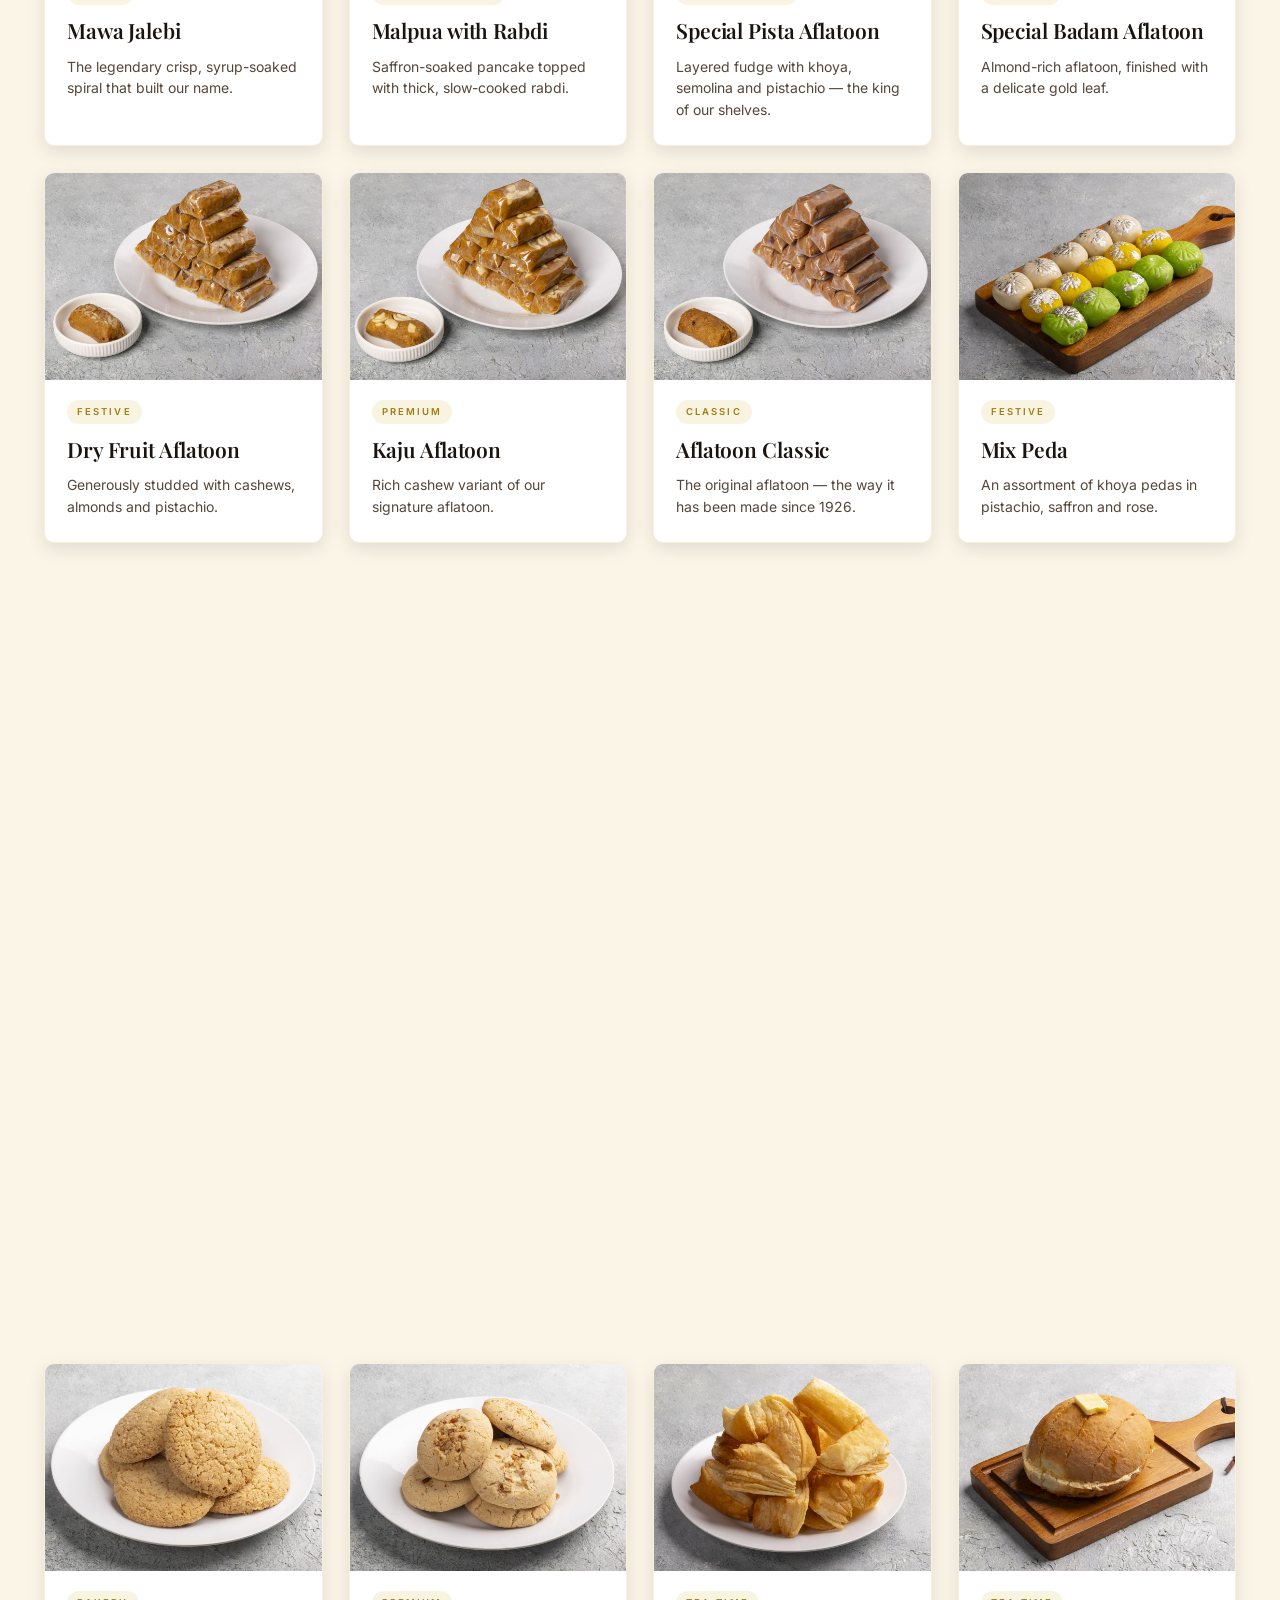
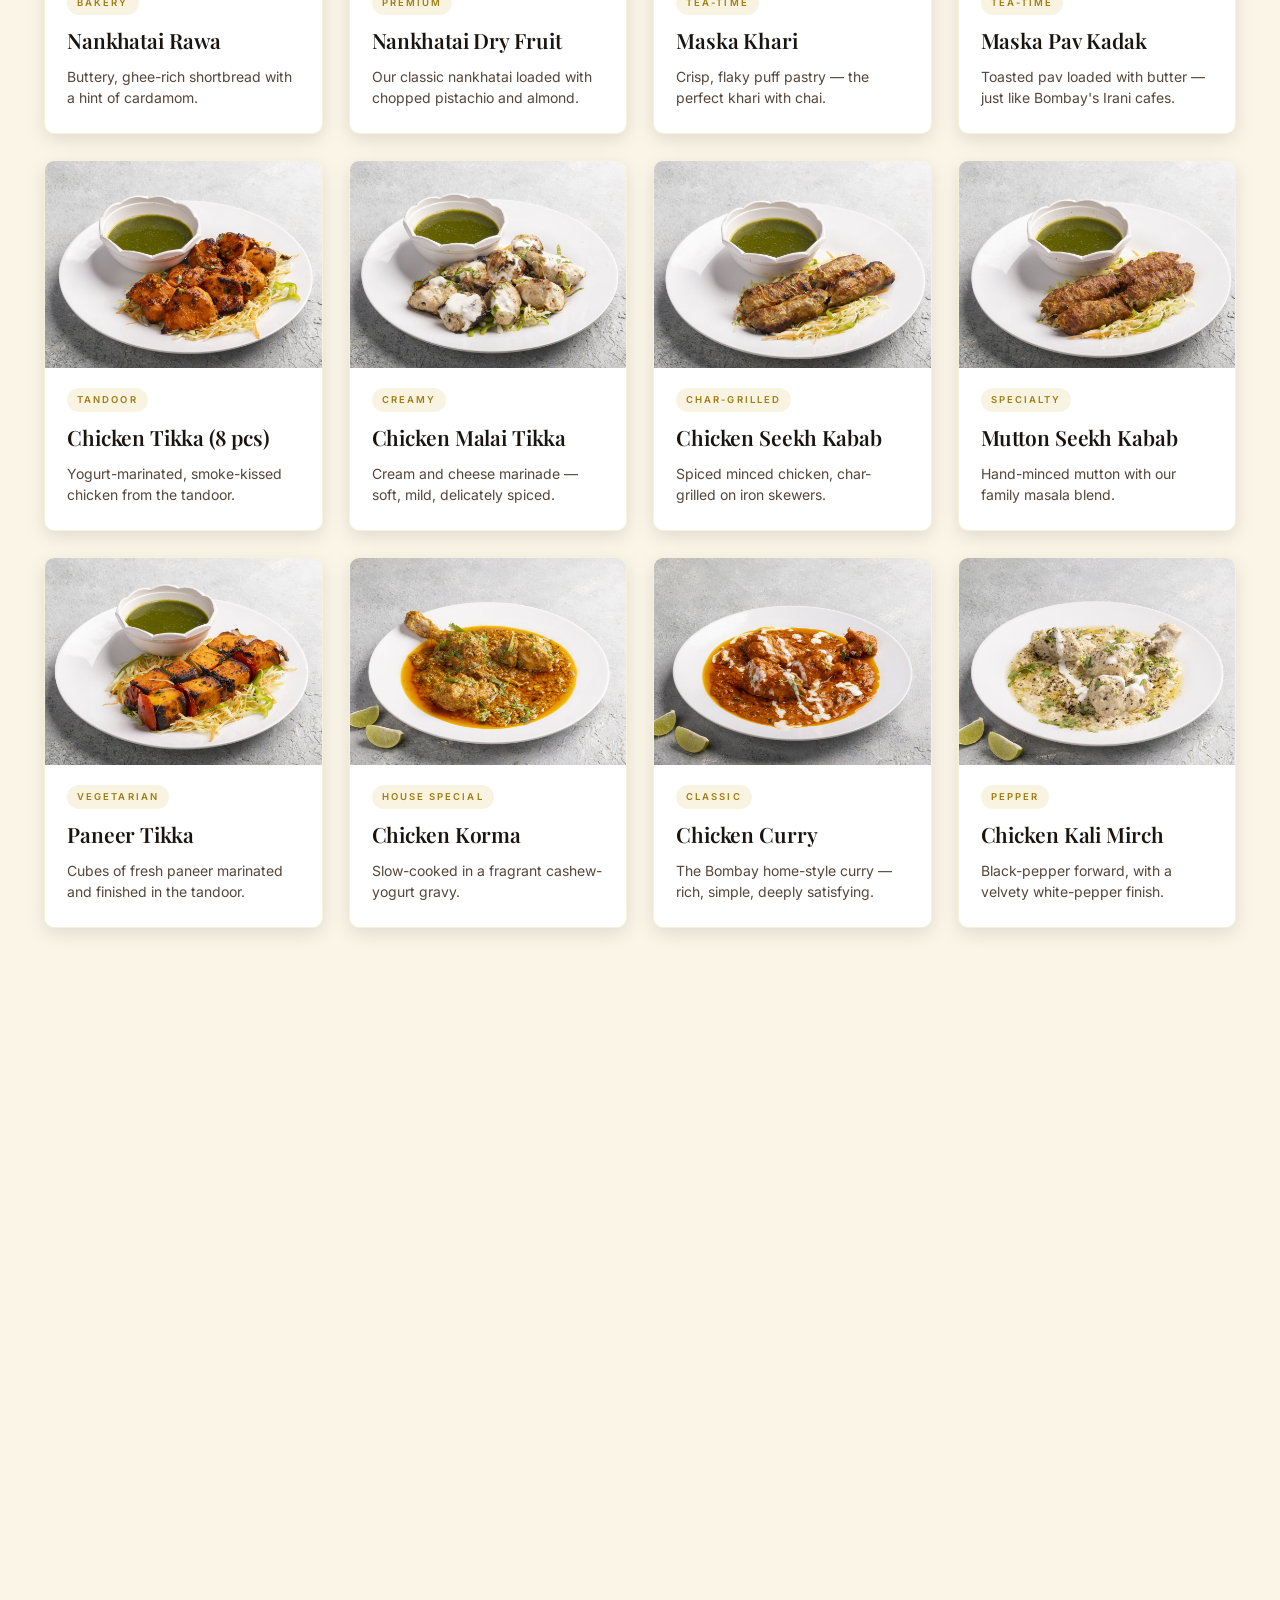
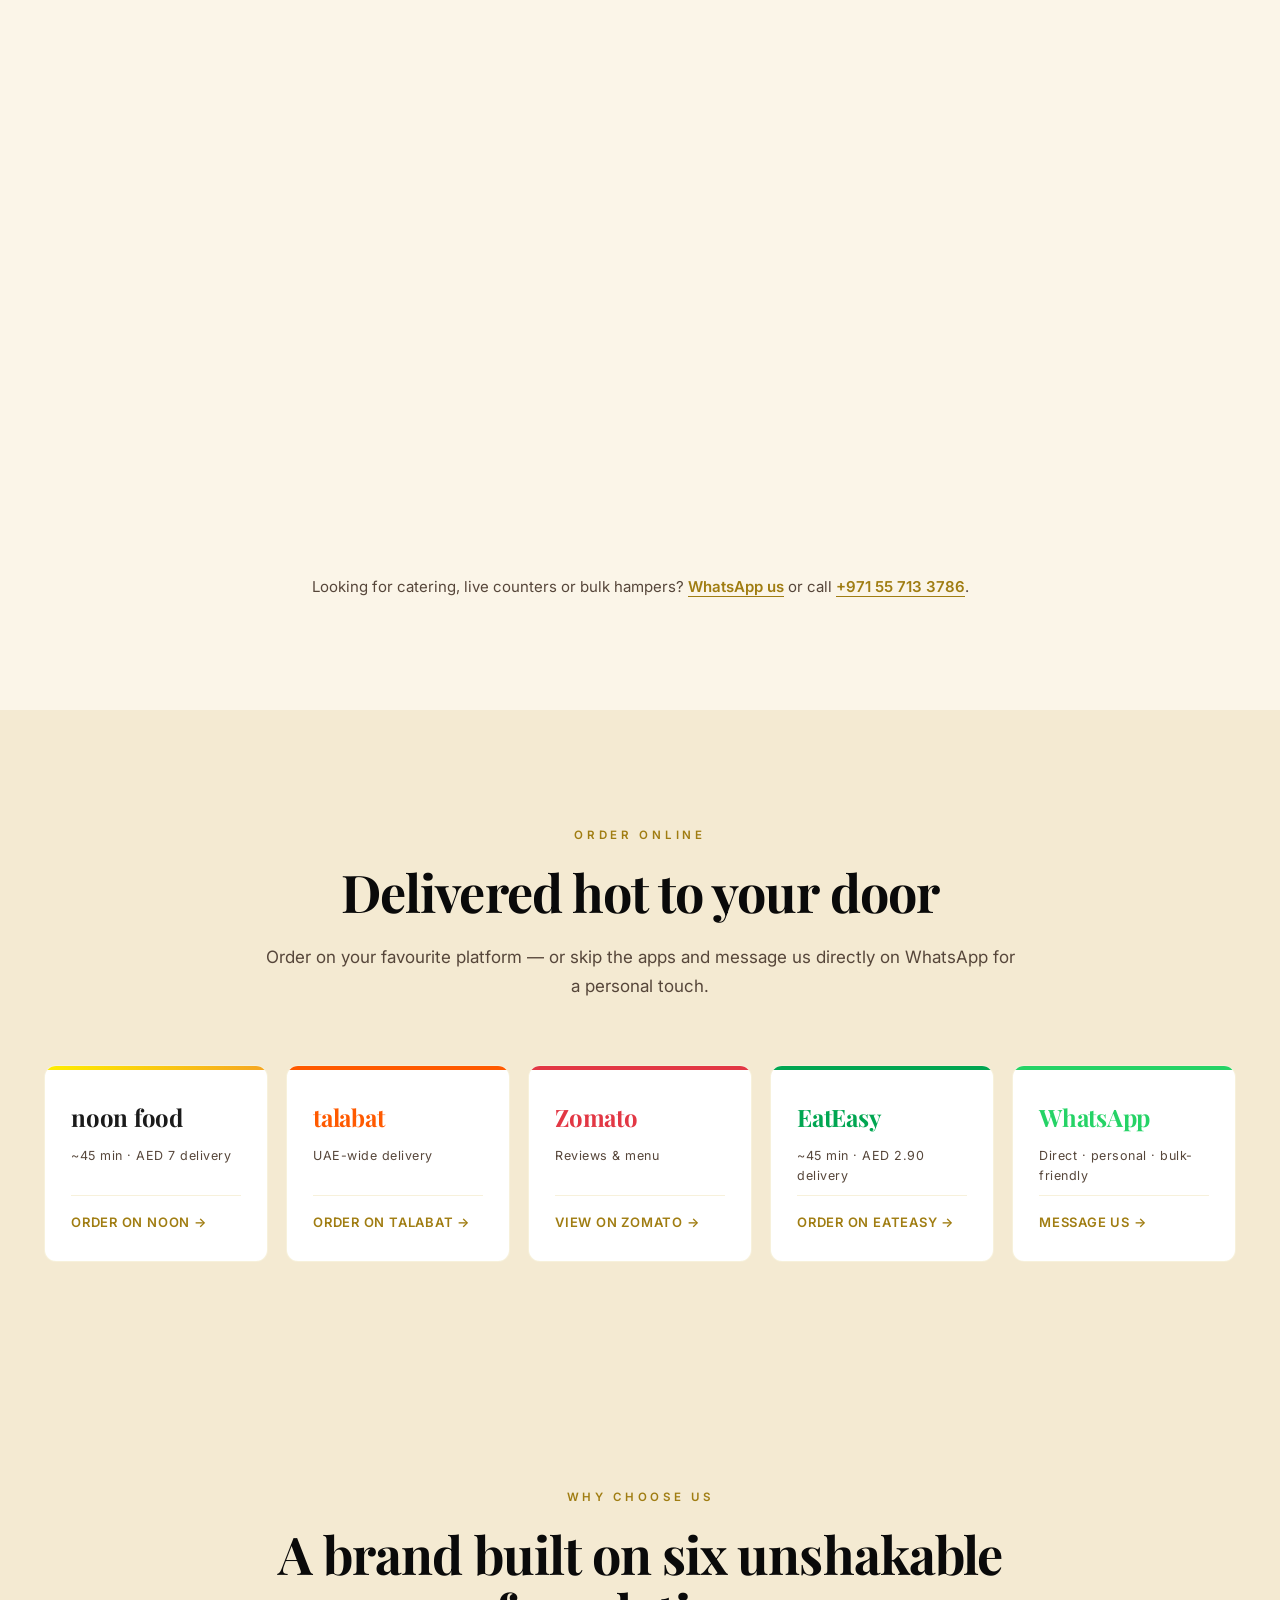
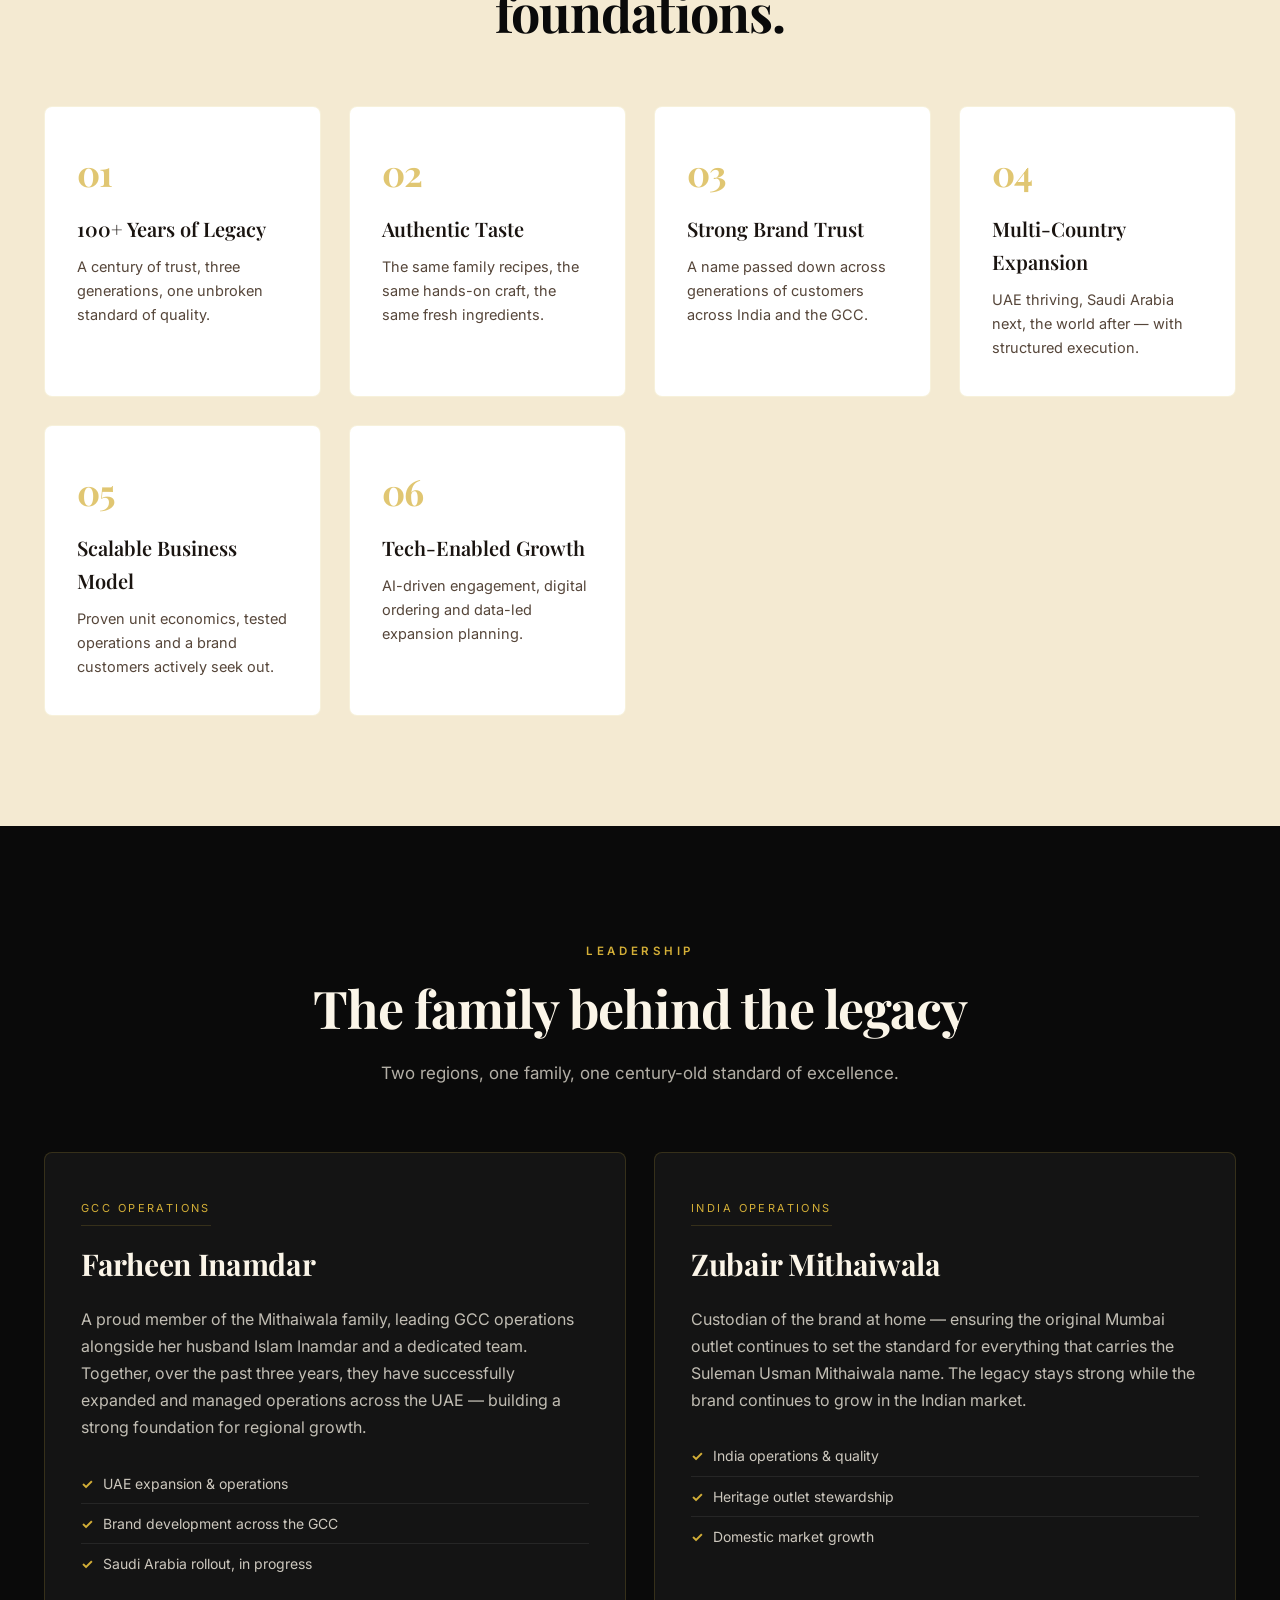
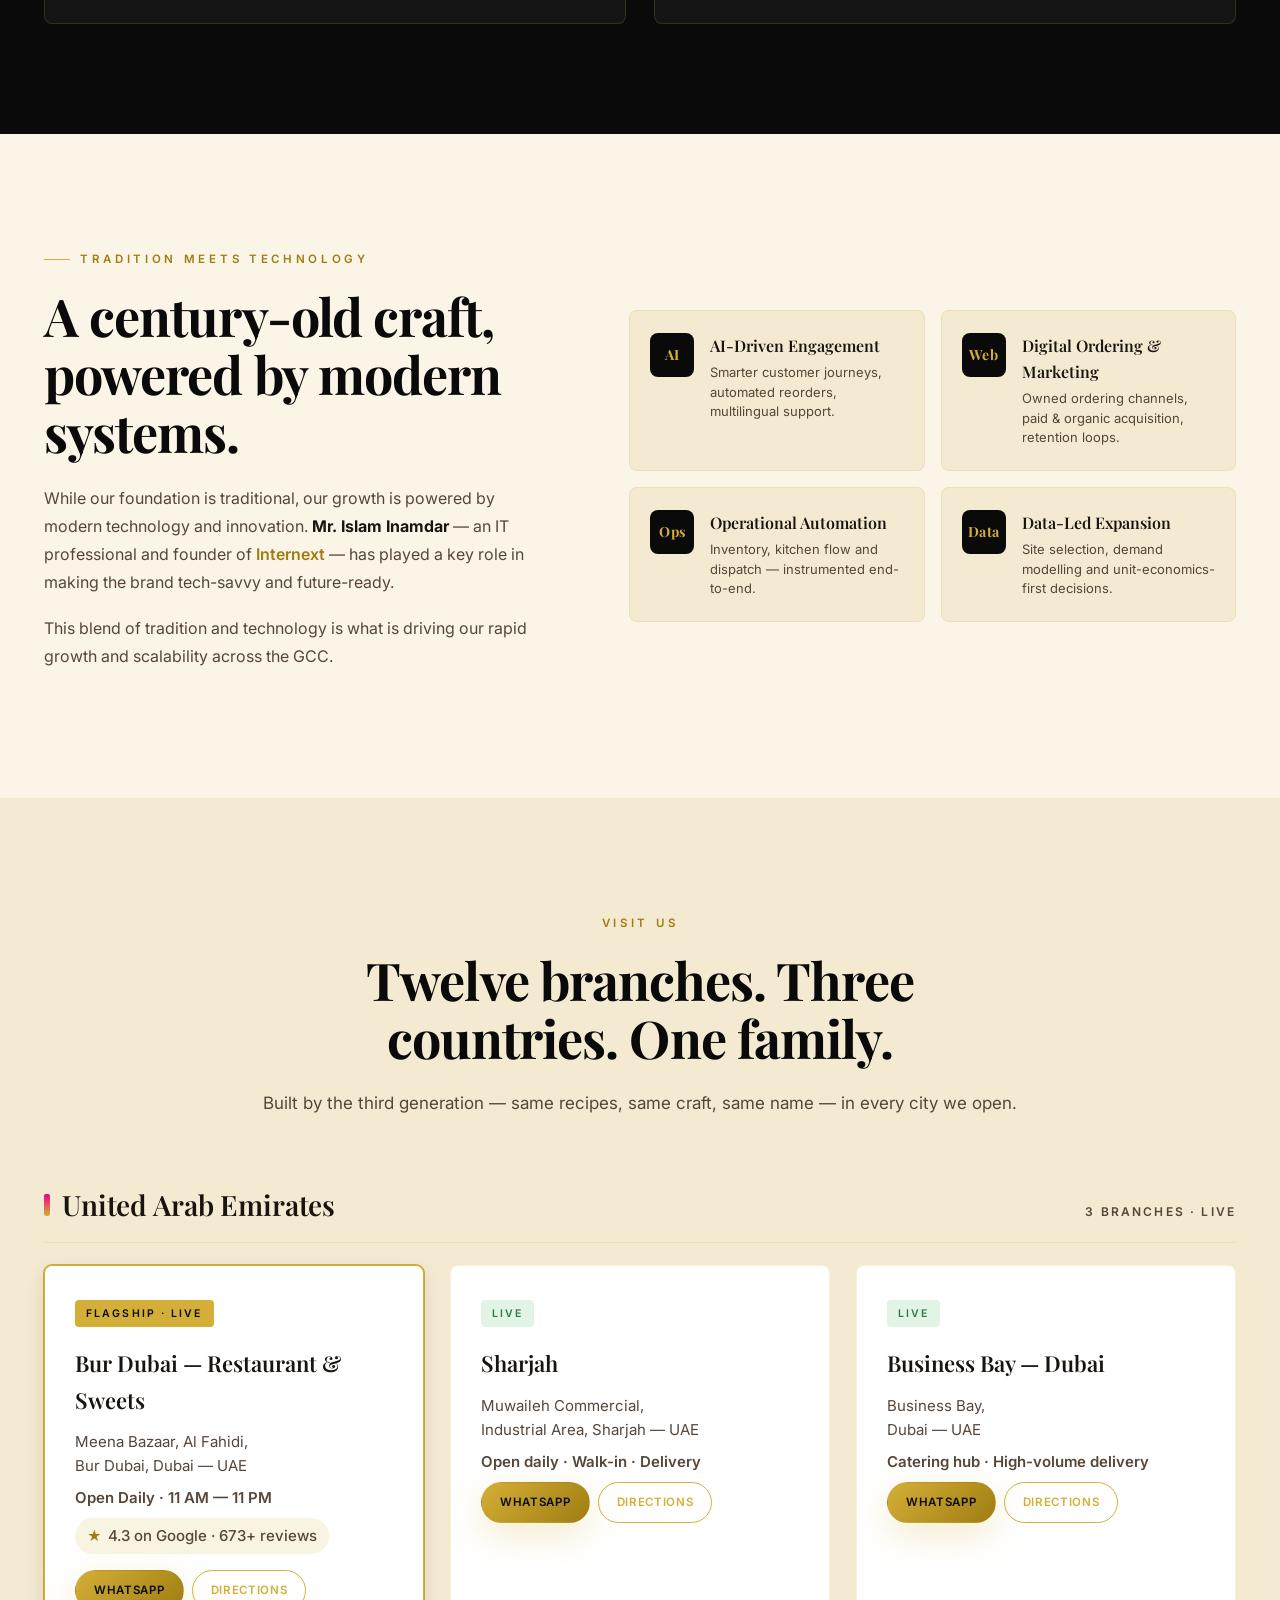
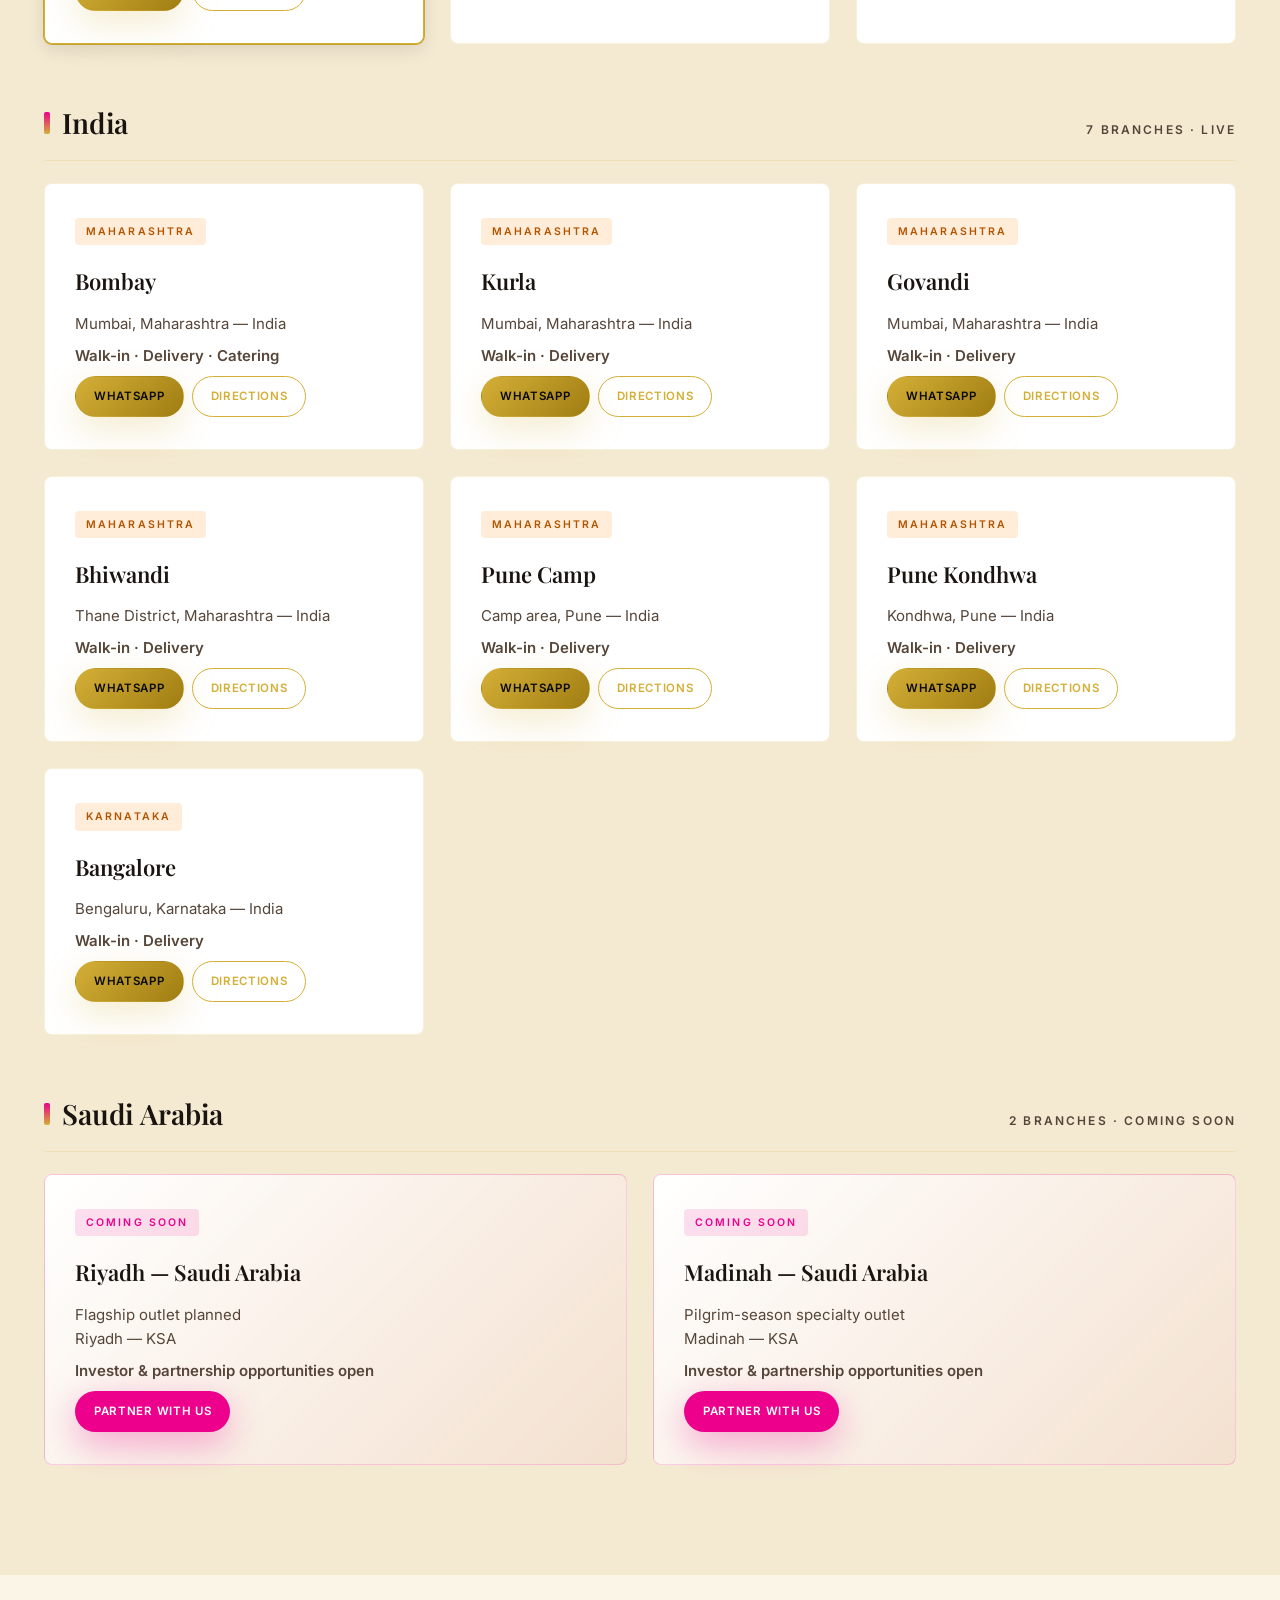
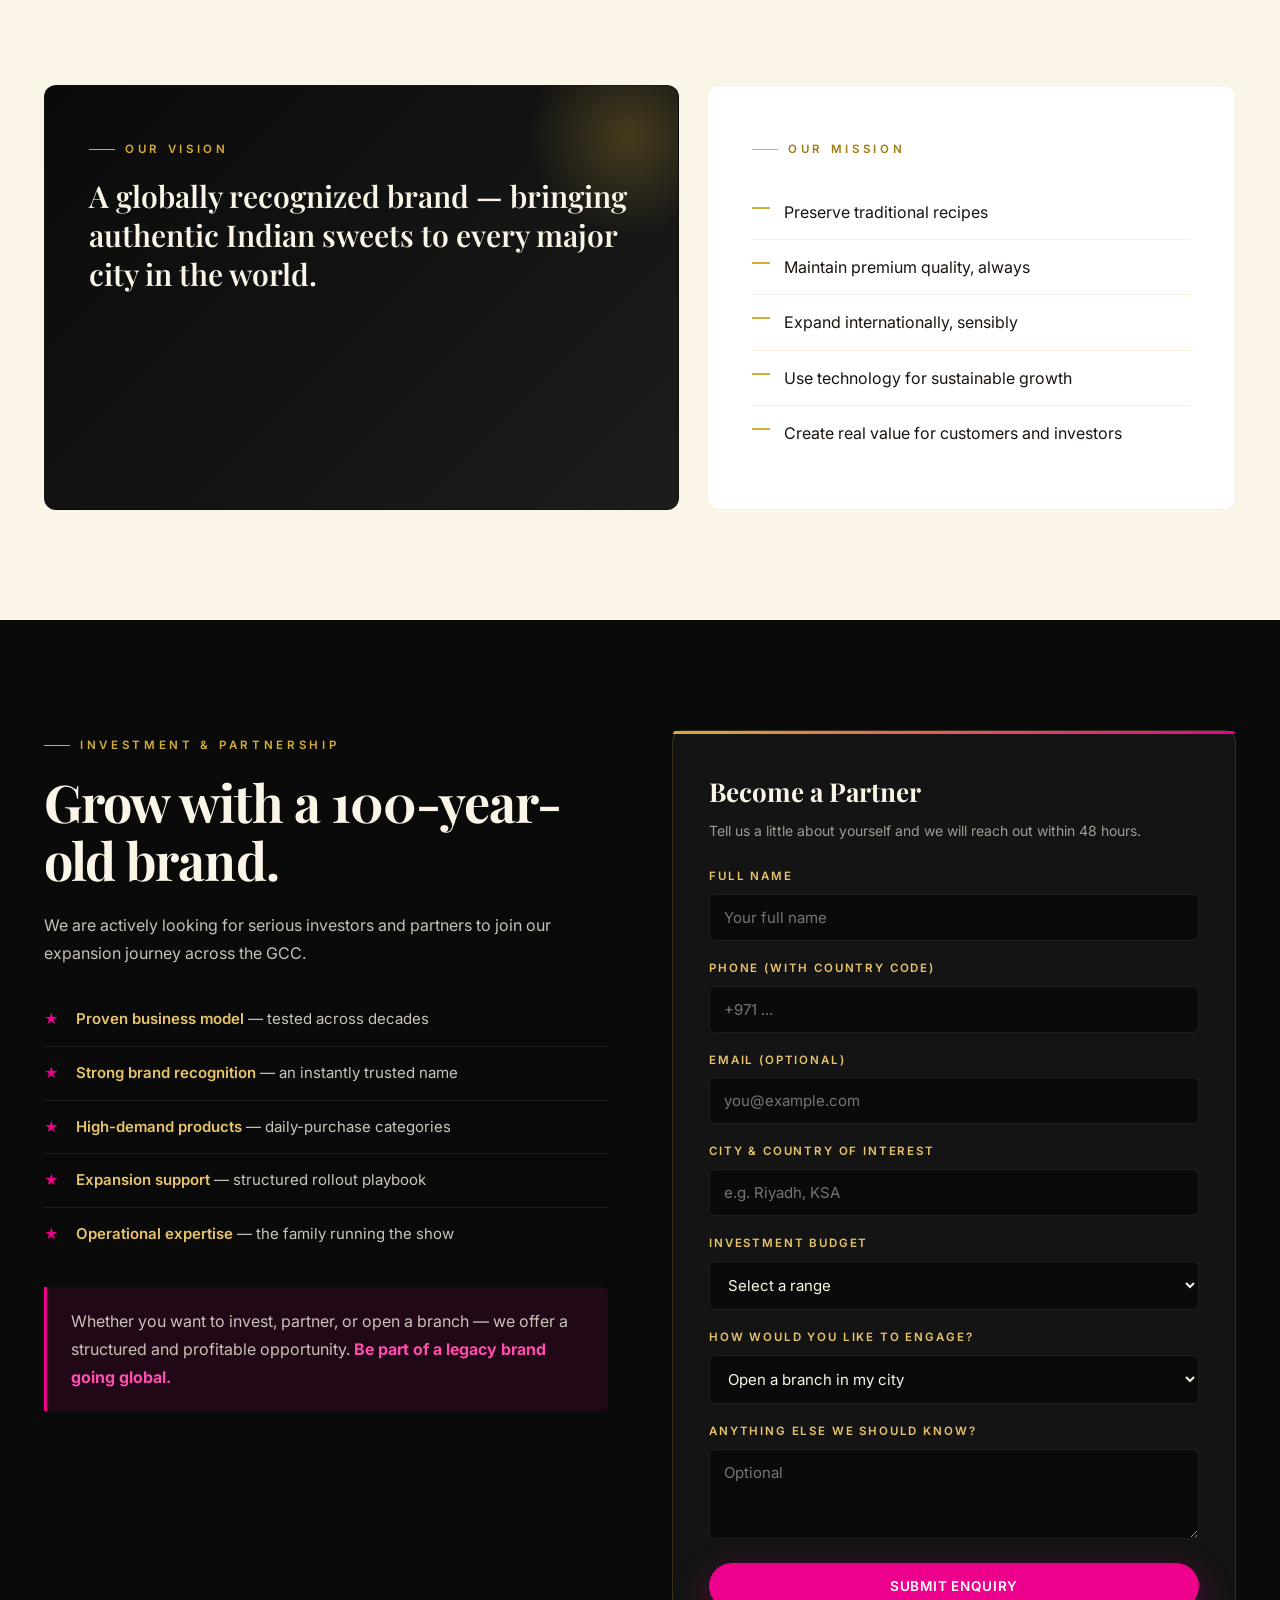
==== commit adeaa08d: "Rename brand to Abdul Gafoor Suleman Usman Mithaiwala; rewrite legacy as 3rd-gen chain of 12 branche" ====
--- a/index.html
+++ b/index.html
@@ -4,10 +4,10 @@
 <meta charset="UTF-8" />
 <meta name="viewport" content="width=device-width, initial-scale=1, viewport-fit=cover" />
 
-<title>AG Suleman Usman Mithaiwala Dubai &mdash; A Century of Sweetness, Since 1926</title>
-<meta name="description" content="A 100-year-old Bombay sweets and restaurant brand, now in Dubai &amp; Sharjah, expanding across the GCC. Authentic mithai, halwa, kababs and curries crafted by the third generation of the Mithaiwala family." />
+<title>Abdul Gafoor Suleman Usman Mithaiwala &mdash; Authentic Indian Sweets &amp; Restaurant, Since 1926</title>
+<meta name="description" content="Abdul Gafoor Suleman Usman Mithaiwala &mdash; a third-generation chain of 12 branches across India, UAE and Saudi Arabia. Authentic mithai, halwa, kababs and Mughlai curries, carrying a 100-year family legacy that began in 1926." />
 <meta name="theme-color" content="#ec008c" />
-<meta name="keywords" content="Suleman Usman Mithaiwala, AG Mithaiwala Dubai, Indian sweets Dubai, Mawa Jalebi Dubai, Bombay halwa, Bur Dubai sweets, Sharjah mithai, Indian restaurant Dubai, panipuri competition Dubai, partnership investment mithai brand" />
+<meta name="keywords" content="Abdul Gafoor Suleman Usman Mithaiwala, Suleman Usman Mithaiwala, Indian sweets Dubai, Mawa Jalebi Dubai, Bur Dubai mithai, Sharjah sweets, Pune sweets, Bangalore mithai, Indian restaurant Dubai, panipuri competition Dubai, partnership investment mithai brand" />
 
 <!-- Google AdSense -->
 <meta name="google-adsense-account" content="ca-pub-7910994933427279" />
@@ -18,10 +18,10 @@
 
 <!-- Open Graph -->
 <meta property="og:type" content="restaurant" />
-<meta property="og:title" content="AG Suleman Usman Mithaiwala — A Century of Sweetness, Since 1926" />
-<meta property="og:description" content="Authentic Bombay sweets and Mughlai restaurant. Third-generation family business expanding across UAE, Saudi Arabia and India." />
+<meta property="og:title" content="Abdul Gafoor Suleman Usman Mithaiwala — Since 1926" />
+<meta property="og:description" content="Authentic Indian sweets and Mughlai restaurant. A third-generation chain of 12 branches across India, UAE and Saudi Arabia." />
 <meta property="og:image" content="images/storefront.jpg" />
-<meta property="og:image:alt" content="AG Suleman Usman Mithaiwala — Bur Dubai flagship at night" />
+<meta property="og:image:alt" content="Abdul Gafoor Suleman Usman Mithaiwala — Bur Dubai flagship at night" />
 <meta property="og:locale" content="en_AE" />
 <meta name="twitter:card" content="summary_large_image" />
 
@@ -36,9 +36,9 @@
 {
   "@context": "https://schema.org",
   "@type": "Restaurant",
-  "name": "AG Suleman Usman Mithaiwala",
+  "name": "Abdul Gafoor Suleman Usman Mithaiwala",
   "alternateName": "Suleman Usman Mithaiwala Restaurant & Sweets",
-  "description": "Authentic Bombay sweets, halwa and Mughlai restaurant. A 100-year-old family brand established in 1926, now in Dubai & Sharjah with planned expansion across Saudi Arabia.",
+  "description": "Authentic Indian sweets, halwa and Mughlai restaurant. A third-generation chain of 12 branches across India, UAE and Saudi Arabia, carrying a 100-year family legacy that began in 1926.",
   "foundingDate": "1926",
   "image": "images/mawa-jalebi.jpg",
   "servesCuisine": ["Indian Sweets", "Mughlai", "Bombay Cuisine", "Halwa", "Bakery"],
@@ -121,10 +121,10 @@
   <div class="container nav__inner">
     <a href="#home" class="brand">
       <picture class="brand__logo">
-        <img src="images/logo.png" alt="AG Suleman Usman Mithaiwala" onerror="this.outerHTML='<span class=&quot;brand__mark&quot;>SUM</span>';" />
+        <img src="images/logo.png" alt="Abdul Gafoor Suleman Usman Mithaiwala" onerror="this.outerHTML='<span class=&quot;brand__mark&quot;>SUM</span>';" />
       </picture>
       <span class="brand__text">
-        <span class="brand__name">Suleman Usman Mithaiwala</span>
+        <span class="brand__name">Abdul Gafoor Suleman Usman Mithaiwala</span>
         <span class="brand__tag">Restaurant &amp; Sweets &middot; Since 1926</span>
       </span>
     </a>
@@ -230,19 +230,20 @@
       <span class="eyebrow">Our Story</span>
       <h2 class="section__title">We don't just make sweets &mdash; we craft traditions.</h2>
       <p>
-        Our journey began in 1926, when <strong>Sulemanbhai</strong>, a passionate young bakery
-        assistant from Poona, set up a small sweet shop outside a mosque in Mumbai. Over the decades,
-        an unwavering commitment to quality, authenticity and taste made us a household name across
-        India and beyond.
+        The family legacy began in 1926, when <strong>Sulemanbhai</strong>, a passionate young
+        bakery assistant from Poona, opened his first sweet shop in Bombay. Over the decades, an
+        unwavering commitment to quality, authenticity and taste made the family name a household
+        word across India and beyond.
       </p>
       <p>
-        The brand was strengthened by <strong>Abdul Gafoor Suleman Usman Mithaiwala</strong>, who
-        carried forward the vision with quiet dedication &mdash; ensuring the taste, the recipes and
-        the trust remained unchanged.
+        The legacy was carried forward by his son <strong>Abdul Gafoor Suleman Usman Mithaiwala</strong>
+        &mdash; the second generation &mdash; whose dedication ensured the taste, the recipes and the
+        trust remained unchanged.
       </p>
       <p>
-        Today, the <strong>third generation</strong> of the Mithaiwala family is leading the
-        expansion &mdash; working day and night to take this legacy to new heights across the world.
+        Today, his <strong>grandson &mdash; the third generation</strong> &mdash; has built this
+        chain of <strong>twelve branches</strong> across India, the UAE and Saudi Arabia, carrying
+        the family name and the original recipes to new cities, year after year.
       </p>
 
       <div class="timeline">
@@ -250,21 +251,21 @@
           <div class="timeline__year">1926</div>
           <div class="timeline__body">
             <h4>The Beginning</h4>
-            <p>Sulemanbhai opens a single sweet shop outside Minara Masjid, Mohammed Ali Road, Bombay.</p>
+            <p>Sulemanbhai opens his first sweet shop in Bombay &mdash; the recipes, the standards and the family name are born.</p>
           </div>
         </div>
         <div class="timeline__item">
-          <div class="timeline__year">1970s</div>
+          <div class="timeline__year">2nd Gen</div>
           <div class="timeline__body">
-            <h4>Second Generation</h4>
-            <p>Abdul Gafoor Suleman Usman cements the brand as Mumbai's most beloved mithai destination.</p>
+            <h4>Abdul Gafoor</h4>
+            <p>Sulemanbhai's son carries the legacy forward, refining and protecting every recipe through the second generation.</p>
           </div>
         </div>
         <div class="timeline__item">
-          <div class="timeline__year">Today</div>
+          <div class="timeline__year">3rd Gen</div>
           <div class="timeline__body">
-            <h4>Third Generation &amp; Global</h4>
-            <p>The family takes the legacy international &mdash; UAE thriving, Saudi Arabia next, the world after.</p>
+            <h4>The Chain Goes Global</h4>
+            <p>Abdul Gafoor's grandson opens 12 branches across Bombay, Pune, Bangalore, the UAE and Saudi Arabia &mdash; same recipes, new cities.</p>
           </div>
         </div>
       </div>
@@ -311,12 +312,12 @@
       <article class="presence__card">
         <div class="presence__flag" aria-hidden="true">IND</div>
         <h3>India</h3>
-        <p class="presence__status presence__status--live">Heritage Home</p>
-        <p>Our roots remain strong in Mumbai, where the brand continues to serve generations of loyal customers from the original Mohammed Ali Road location.</p>
+        <p class="presence__status presence__status--live">7 Branches Live</p>
+        <p>The third generation's home market &mdash; <strong>seven branches</strong> across Maharashtra and Karnataka, all carrying the same family recipes.</p>
         <ul>
-          <li>Mumbai &mdash; flagship since 1926</li>
-          <li>Bakery outlet on Mohammedali Road</li>
-          <li>Pan-India dispatch &amp; festive hampers</li>
+          <li>Bombay, Kurla, Govandi, Bhiwandi</li>
+          <li>Pune Camp &amp; Pune Kondhwa</li>
+          <li>Bangalore</li>
         </ul>
       </article>
     </div>
@@ -538,9 +539,12 @@
   <div class="container">
     <div class="section__head section__head--center">
       <span class="eyebrow">Visit Us</span>
-      <h2 class="section__title">Find a Suleman Usman near you</h2>
-    </div>
-
+      <h2 class="section__title">Twelve branches. Three countries. One family.</h2>
+      <p class="section__lede">Built by the third generation &mdash; same recipes, same craft, same name &mdash; in every city we open.</p>
+    </div>
+
+    <!-- UAE -->
+    <h3 class="locations__country"><span>United Arab Emirates</span><em>3 branches &middot; Live</em></h3>
     <div class="locations__grid">
       <article class="loc loc--flagship">
         <span class="loc__pin loc__pin--live">Flagship &middot; Live</span>
@@ -550,18 +554,18 @@
         <p class="loc__rating"><span>&#9733;</span> 4.3 on Google &middot; 673+ reviews</p>
         <div class="loc__cta">
           <a class="btn btn--small btn--primary" href="https://wa.me/971557133786" target="_blank" rel="noopener">WhatsApp</a>
-          <a class="btn btn--small btn--outline" href="https://maps.google.com/?q=AG+Suleman+Usman+Mithaiwala+Meena+Bazaar+Bur+Dubai" target="_blank" rel="noopener">Directions</a>
+          <a class="btn btn--small btn--outline" href="https://maps.google.com/?q=Abdul+Gafoor+Suleman+Usman+Mithaiwala+Meena+Bazaar+Bur+Dubai" target="_blank" rel="noopener">Directions</a>
         </div>
       </article>
 
       <article class="loc">
         <span class="loc__pin loc__pin--live">Live</span>
-        <h3>Sharjah &mdash; Sweets Outlet</h3>
+        <h3>Sharjah</h3>
         <p>Muwaileh Commercial,<br />Industrial Area, Sharjah &mdash; UAE</p>
         <p class="loc__hours">Open daily &middot; Walk-in &middot; Delivery</p>
         <div class="loc__cta">
           <a class="btn btn--small btn--primary" href="https://wa.me/971557133786" target="_blank" rel="noopener">WhatsApp</a>
-          <a class="btn btn--small btn--outline" href="https://maps.google.com/?q=AG+Suleman+Usman+Mithaiwala+Muwaileh+Sharjah" target="_blank" rel="noopener">Directions</a>
+          <a class="btn btn--small btn--outline" href="https://maps.google.com/?q=Abdul+Gafoor+Suleman+Usman+Mithaiwala+Muwaileh+Sharjah" target="_blank" rel="noopener">Directions</a>
         </div>
       </article>
 
@@ -569,13 +573,35 @@
         <span class="loc__pin loc__pin--live">Live</span>
         <h3>Business Bay &mdash; Dubai</h3>
         <p>Business Bay,<br />Dubai &mdash; UAE</p>
-        <p class="loc__hours">High-volume online orders &middot; Catering hub</p>
+        <p class="loc__hours">Catering hub &middot; High-volume delivery</p>
         <div class="loc__cta">
           <a class="btn btn--small btn--primary" href="https://wa.me/971557133786" target="_blank" rel="noopener">WhatsApp</a>
-          <a class="btn btn--small btn--outline" href="https://maps.google.com/?q=AG+Suleman+Usman+Mithaiwala+Business+Bay+Dubai" target="_blank" rel="noopener">Directions</a>
+          <a class="btn btn--small btn--outline" href="https://maps.google.com/?q=Abdul+Gafoor+Suleman+Usman+Mithaiwala+Business+Bay+Dubai" target="_blank" rel="noopener">Directions</a>
         </div>
       </article>
-
+    </div>
+
+    <!-- INDIA -->
+    <h3 class="locations__country"><span>India</span><em>7 branches &middot; Live</em></h3>
+    <div class="locations__grid">
+      <article class="loc"><span class="loc__pin loc__pin--india">Maharashtra</span><h3>Bombay</h3><p>Mumbai, Maharashtra &mdash; India</p><p class="loc__hours">Walk-in &middot; Delivery &middot; Catering</p><div class="loc__cta"><a class="btn btn--small btn--primary" href="https://wa.me/971557133786" target="_blank" rel="noopener">WhatsApp</a><a class="btn btn--small btn--outline" href="https://maps.google.com/?q=Abdul+Gafoor+Suleman+Usman+Mithaiwala+Bombay" target="_blank" rel="noopener">Directions</a></div></article>
+
+      <article class="loc"><span class="loc__pin loc__pin--india">Maharashtra</span><h3>Kurla</h3><p>Mumbai, Maharashtra &mdash; India</p><p class="loc__hours">Walk-in &middot; Delivery</p><div class="loc__cta"><a class="btn btn--small btn--primary" href="https://wa.me/971557133786" target="_blank" rel="noopener">WhatsApp</a><a class="btn btn--small btn--outline" href="https://maps.google.com/?q=Abdul+Gafoor+Suleman+Usman+Mithaiwala+Kurla+Mumbai" target="_blank" rel="noopener">Directions</a></div></article>
+
+      <article class="loc"><span class="loc__pin loc__pin--india">Maharashtra</span><h3>Govandi</h3><p>Mumbai, Maharashtra &mdash; India</p><p class="loc__hours">Walk-in &middot; Delivery</p><div class="loc__cta"><a class="btn btn--small btn--primary" href="https://wa.me/971557133786" target="_blank" rel="noopener">WhatsApp</a><a class="btn btn--small btn--outline" href="https://maps.google.com/?q=Abdul+Gafoor+Suleman+Usman+Mithaiwala+Govandi+Mumbai" target="_blank" rel="noopener">Directions</a></div></article>
+
+      <article class="loc"><span class="loc__pin loc__pin--india">Maharashtra</span><h3>Bhiwandi</h3><p>Thane District, Maharashtra &mdash; India</p><p class="loc__hours">Walk-in &middot; Delivery</p><div class="loc__cta"><a class="btn btn--small btn--primary" href="https://wa.me/971557133786" target="_blank" rel="noopener">WhatsApp</a><a class="btn btn--small btn--outline" href="https://maps.google.com/?q=Abdul+Gafoor+Suleman+Usman+Mithaiwala+Bhiwandi" target="_blank" rel="noopener">Directions</a></div></article>
+
+      <article class="loc"><span class="loc__pin loc__pin--india">Maharashtra</span><h3>Pune Camp</h3><p>Camp area, Pune &mdash; India</p><p class="loc__hours">Walk-in &middot; Delivery</p><div class="loc__cta"><a class="btn btn--small btn--primary" href="https://wa.me/971557133786" target="_blank" rel="noopener">WhatsApp</a><a class="btn btn--small btn--outline" href="https://maps.google.com/?q=Abdul+Gafoor+Suleman+Usman+Mithaiwala+Pune+Camp" target="_blank" rel="noopener">Directions</a></div></article>
+
+      <article class="loc"><span class="loc__pin loc__pin--india">Maharashtra</span><h3>Pune Kondhwa</h3><p>Kondhwa, Pune &mdash; India</p><p class="loc__hours">Walk-in &middot; Delivery</p><div class="loc__cta"><a class="btn btn--small btn--primary" href="https://wa.me/971557133786" target="_blank" rel="noopener">WhatsApp</a><a class="btn btn--small btn--outline" href="https://maps.google.com/?q=Abdul+Gafoor+Suleman+Usman+Mithaiwala+Kondhwa+Pune" target="_blank" rel="noopener">Directions</a></div></article>
+
+      <article class="loc"><span class="loc__pin loc__pin--india">Karnataka</span><h3>Bangalore</h3><p>Bengaluru, Karnataka &mdash; India</p><p class="loc__hours">Walk-in &middot; Delivery</p><div class="loc__cta"><a class="btn btn--small btn--primary" href="https://wa.me/971557133786" target="_blank" rel="noopener">WhatsApp</a><a class="btn btn--small btn--outline" href="https://maps.google.com/?q=Abdul+Gafoor+Suleman+Usman+Mithaiwala+Bangalore" target="_blank" rel="noopener">Directions</a></div></article>
+    </div>
+
+    <!-- SAUDI ARABIA -->
+    <h3 class="locations__country"><span>Saudi Arabia</span><em>2 branches &middot; Coming Soon</em></h3>
+    <div class="locations__grid">
       <article class="loc loc--soon">
         <span class="loc__pin loc__pin--soon">Coming Soon</span>
         <h3>Riyadh &mdash; Saudi Arabia</h3>
@@ -595,17 +621,8 @@
           <a class="btn btn--small btn--accent" href="#partner">Partner With Us</a>
         </div>
       </article>
-
-      <article class="loc">
-        <span class="loc__pin loc__pin--heritage">Since 1926</span>
-        <h3>Mumbai &mdash; The Heritage Home</h3>
-        <p>167, Ibrahim Merchant Road,<br />Below Minara Masjid, Mumbai 400003 &mdash; India</p>
-        <p class="loc__hours">The original outlet, run by the family since day one</p>
-        <div class="loc__cta">
-          <a class="btn btn--small btn--outline" href="https://maps.google.com/?q=Suleman+Usman+Mithaiwala+Minara+Masjid+Mumbai" target="_blank" rel="noopener">Directions</a>
-        </div>
-      </article>
-    </div>
+    </div>
+
   </div>
 </section>
 
@@ -742,10 +759,10 @@
   <div class="container footer__inner">
     <div class="footer__brand">
       <picture class="brand__logo brand__logo--footer">
-        <img src="images/logo.png" alt="AG Suleman Usman Mithaiwala" />
+        <img src="images/logo.png" alt="Abdul Gafoor Suleman Usman Mithaiwala" />
       </picture>
       <div>
-        <strong>AG Suleman Usman Mithaiwala</strong>
+        <strong>Abdul Gafoor Suleman Usman Mithaiwala</strong>
         <span>Restaurant &amp; Sweets &middot; Since 1926</span>
       </div>
     </div>
@@ -758,8 +775,8 @@
       <a href="#contact">Contact</a>
     </nav>
     <div class="footer__legal">
-      <p>&copy; <span id="year"></span> AG Suleman Usman Mithaiwala. All rights reserved.</p>
-      <p class="footer__credit">A century of sweetness &middot; Bombay &middot; Dubai &middot; Sharjah &middot; Riyadh &middot; Madinah</p>
+      <p>&copy; <span id="year"></span> Abdul Gafoor Suleman Usman Mithaiwala. All rights reserved.</p>
+      <p class="footer__credit">12 branches &middot; Bombay &middot; Kurla &middot; Govandi &middot; Bhiwandi &middot; Pune &middot; Bangalore &middot; Dubai &middot; Sharjah &middot; Business Bay &middot; Riyadh &middot; Madinah</p>
     </div>
   </div>
 </footer>
--- a/styles.css
+++ b/styles.css
@@ -967,6 +967,40 @@
 .loc__pin--live { color: #2d7d3c; background: rgba(92, 194, 109, 0.18); }
 .loc__pin--soon { color: var(--pink); background: rgba(236, 0, 140, 0.12); }
 .loc__pin--heritage { color: var(--gold-deep); background: rgba(212, 175, 55, 0.18); }
+.loc__pin--india { color: #b35400; background: rgba(255, 153, 51, 0.18); }
+
+.locations__country {
+  display: flex;
+  align-items: baseline;
+  justify-content: space-between;
+  gap: 16px;
+  flex-wrap: wrap;
+  font-family: var(--serif);
+  font-size: clamp(20px, 2.4vw, 28px);
+  font-weight: 600;
+  color: var(--ink);
+  letter-spacing: -0.005em;
+  margin: 56px 0 22px;
+  padding-bottom: 14px;
+  border-bottom: 1px solid var(--line);
+}
+.locations__country:first-of-type { margin-top: 0; }
+.locations__country span { display: inline-flex; align-items: center; gap: 12px; }
+.locations__country span::before {
+  content: '';
+  width: 6px; height: 22px;
+  border-radius: 2px;
+  background: linear-gradient(180deg, var(--pink), var(--gold));
+}
+.locations__country em {
+  font-family: var(--sans);
+  font-style: normal;
+  font-size: 12px;
+  font-weight: 600;
+  letter-spacing: 0.18em;
+  text-transform: uppercase;
+  color: var(--ink-soft);
+}
 
 .loc h3 {
   font-family: var(--serif);
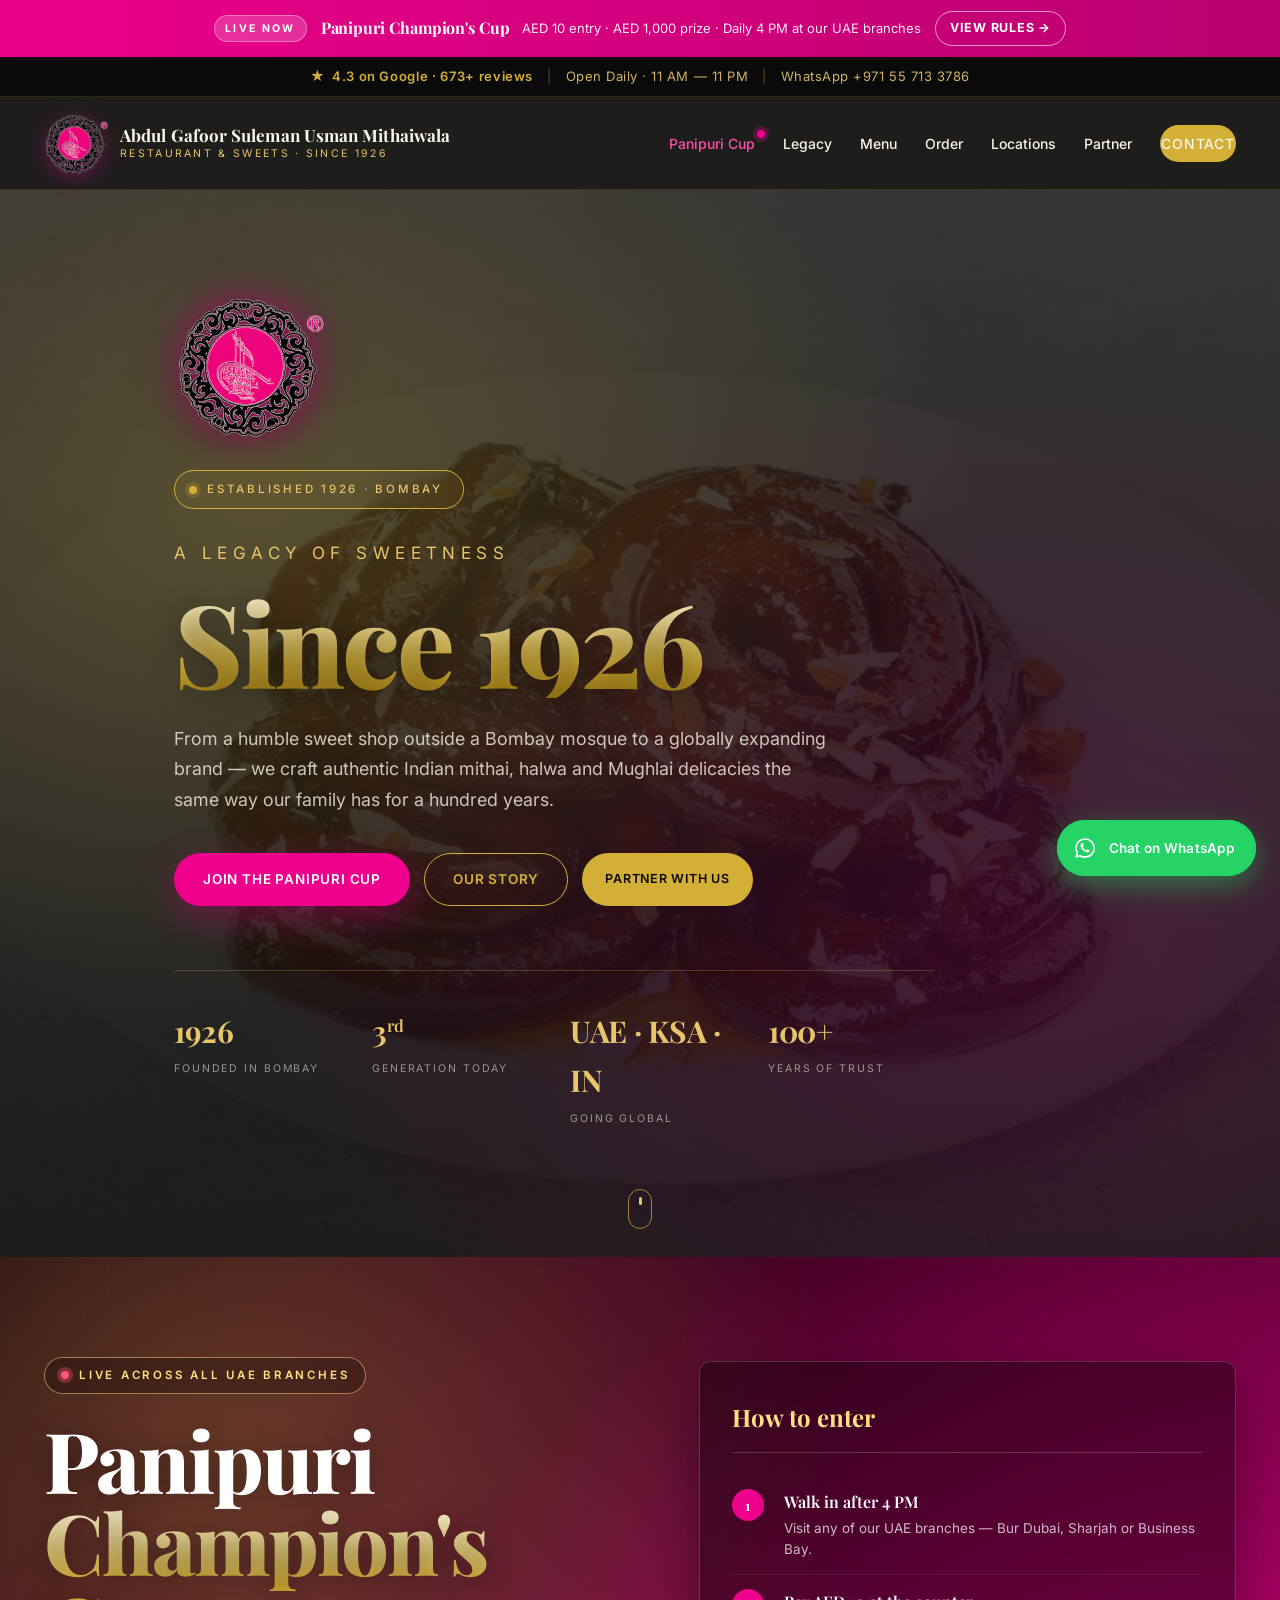
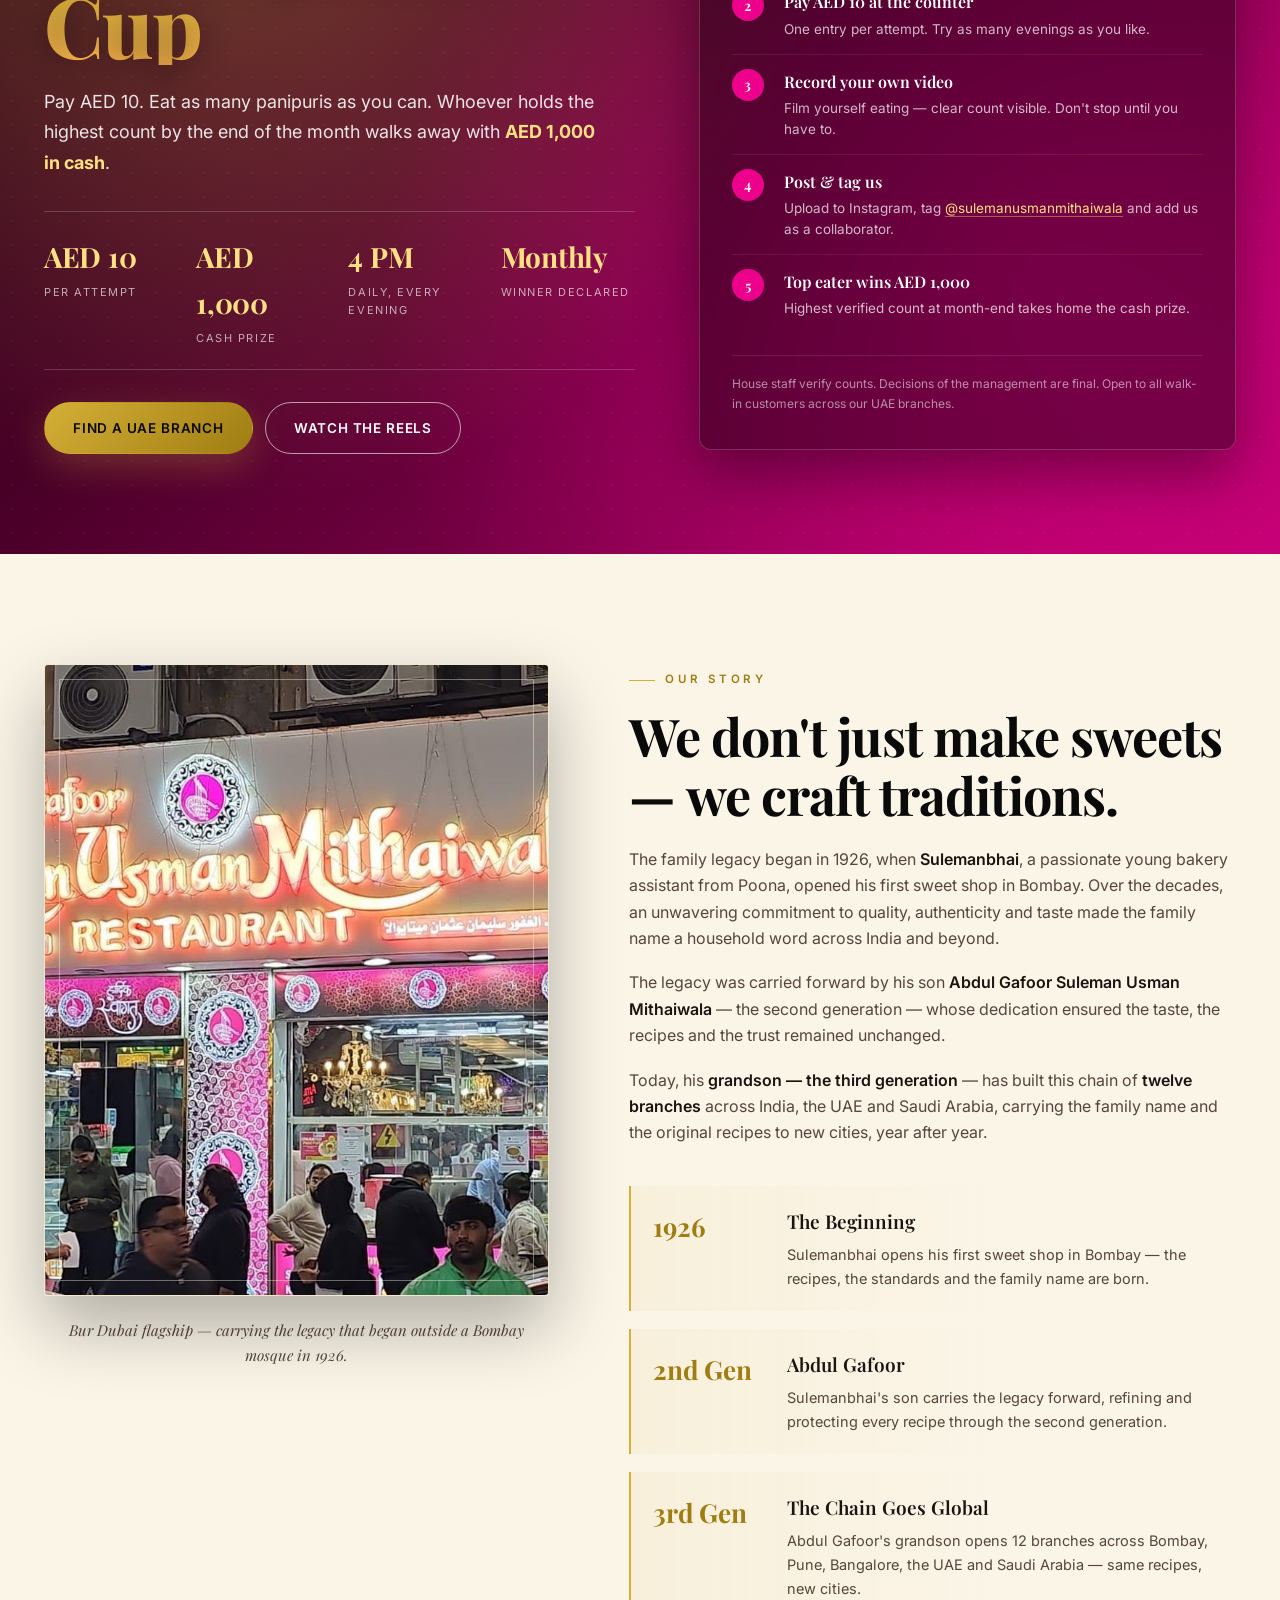
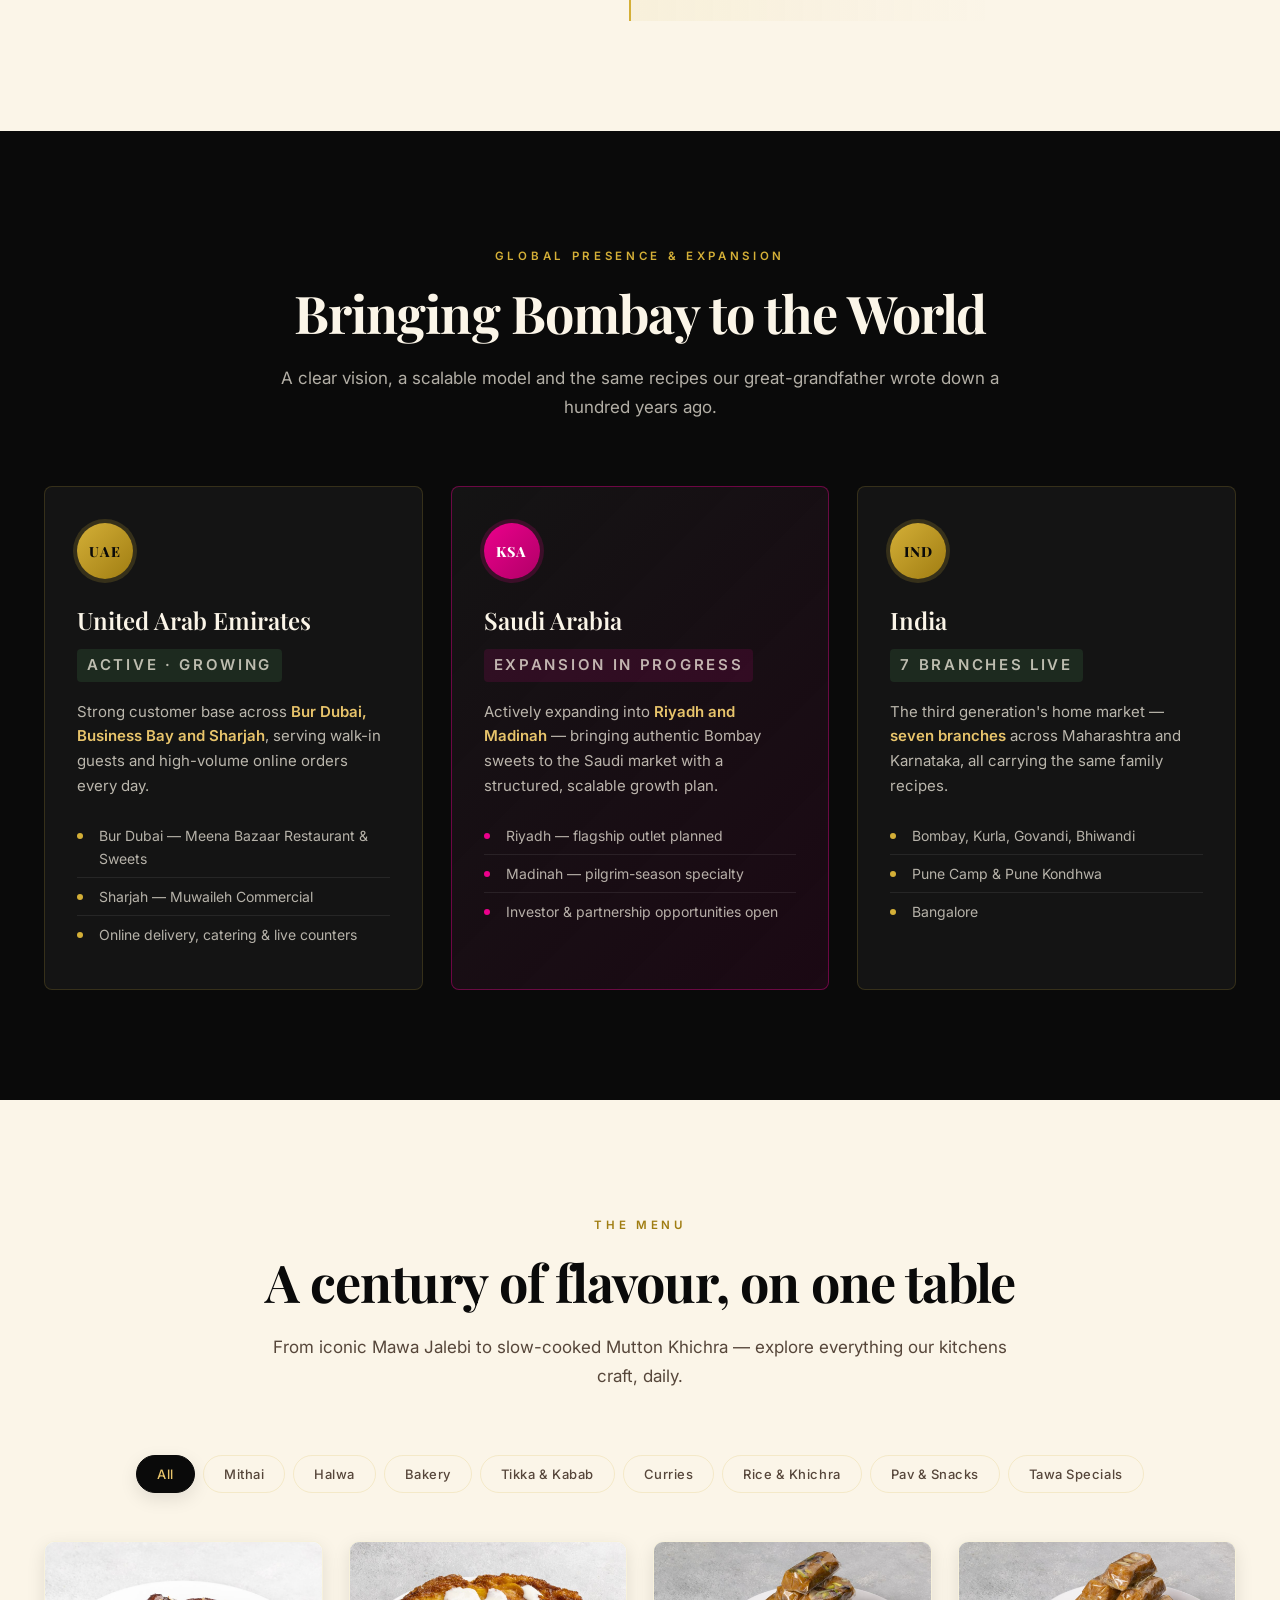
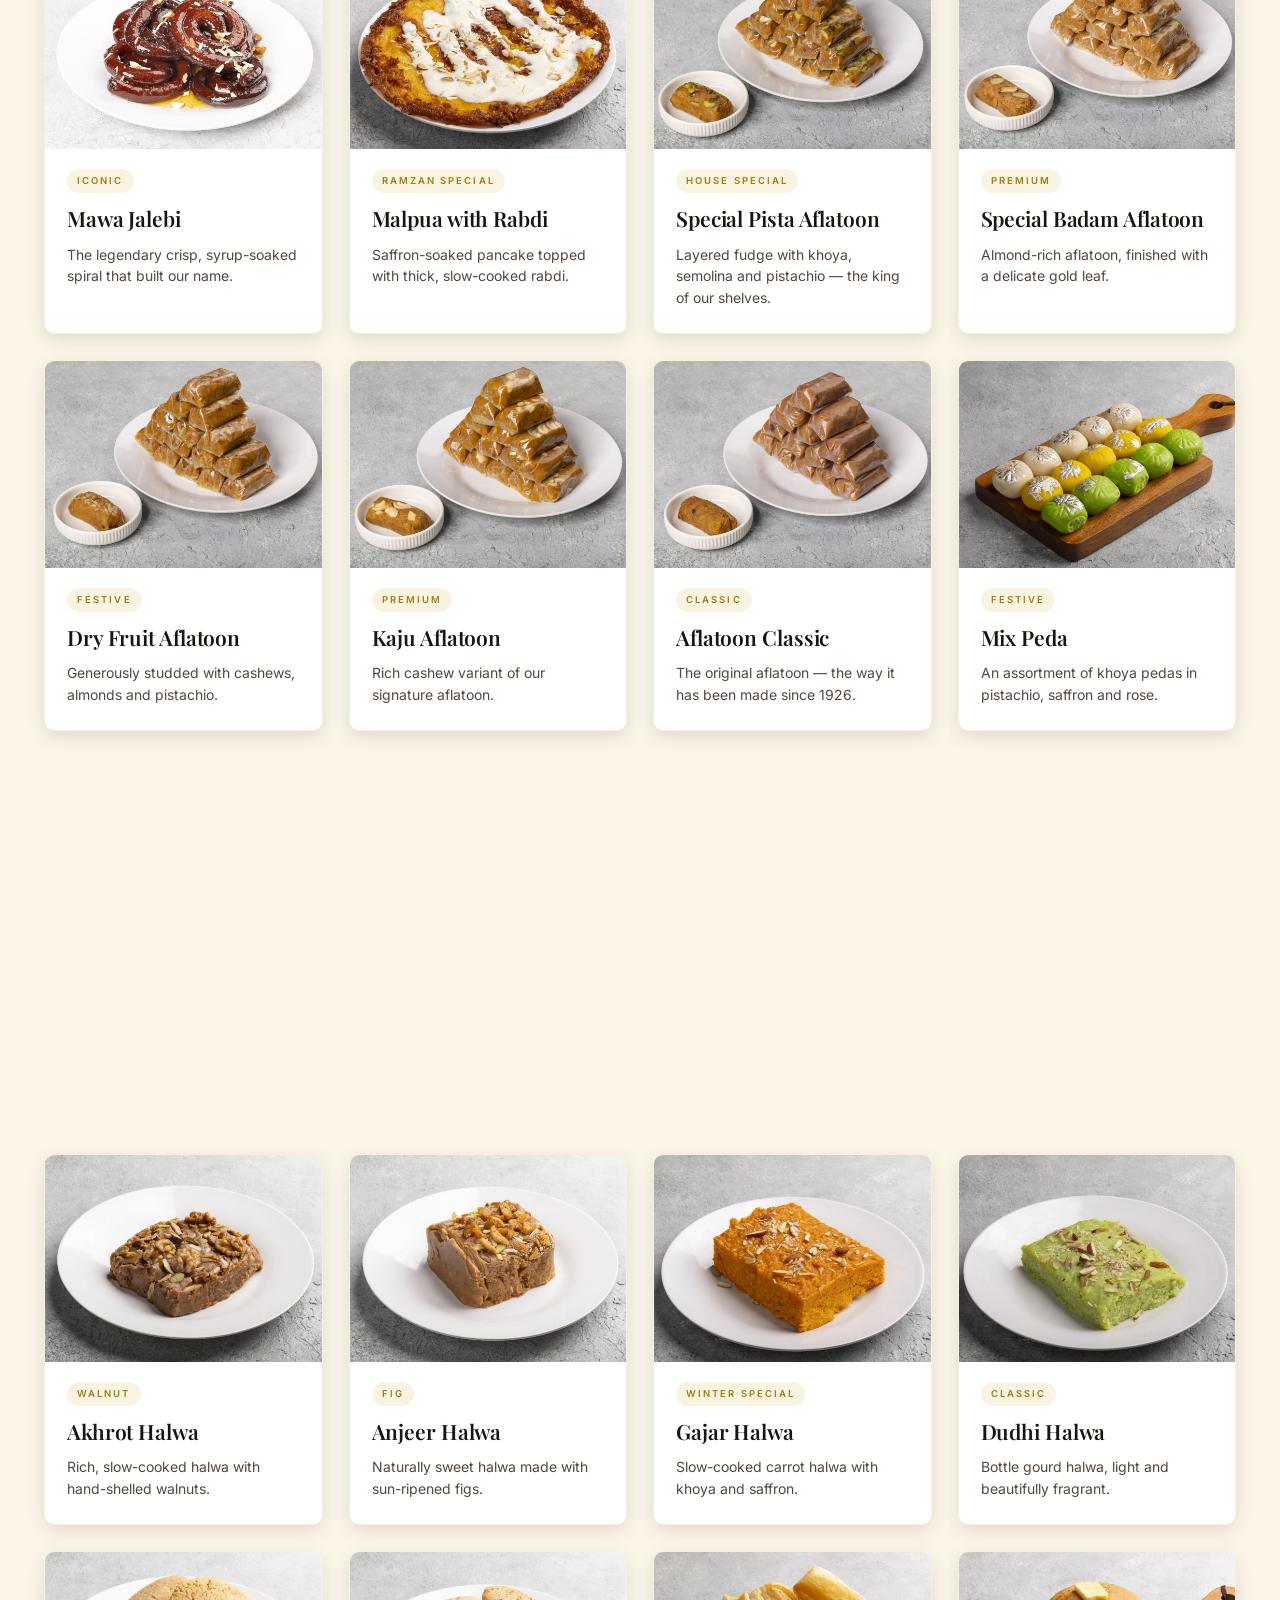
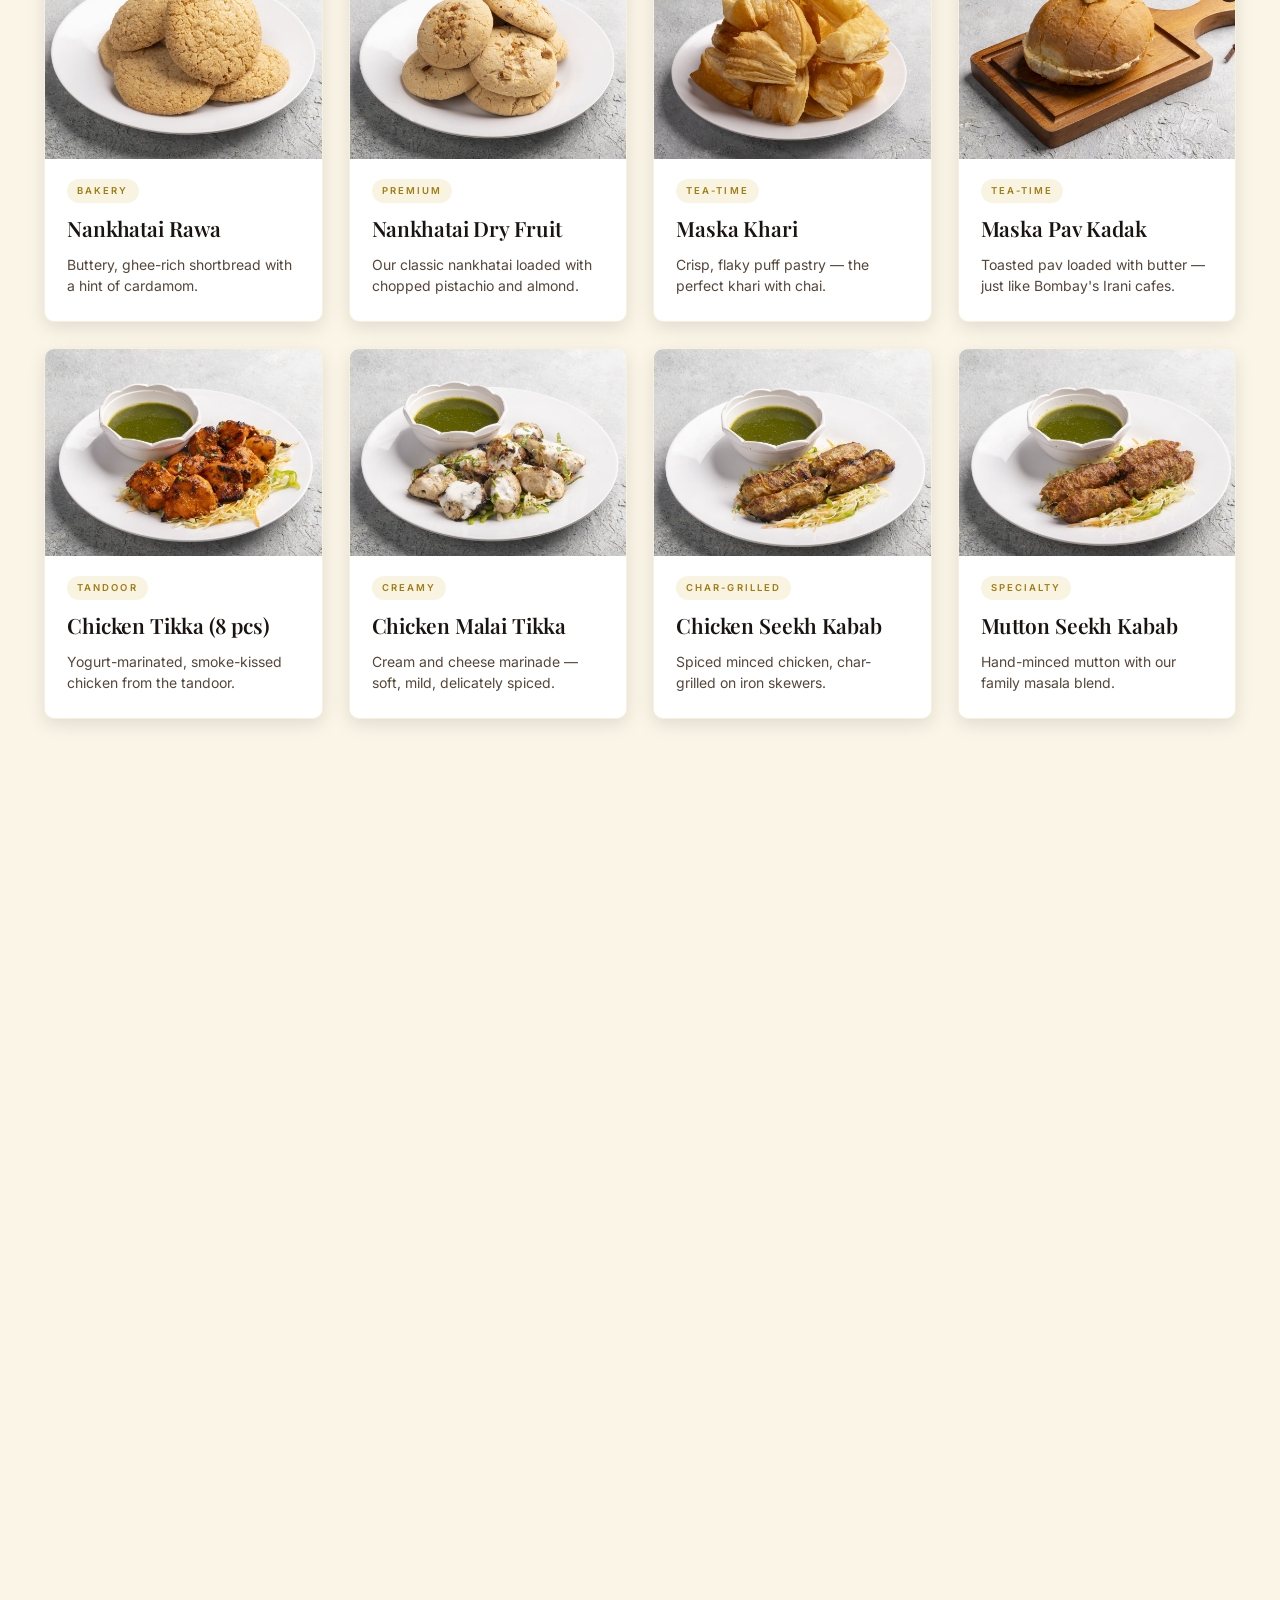
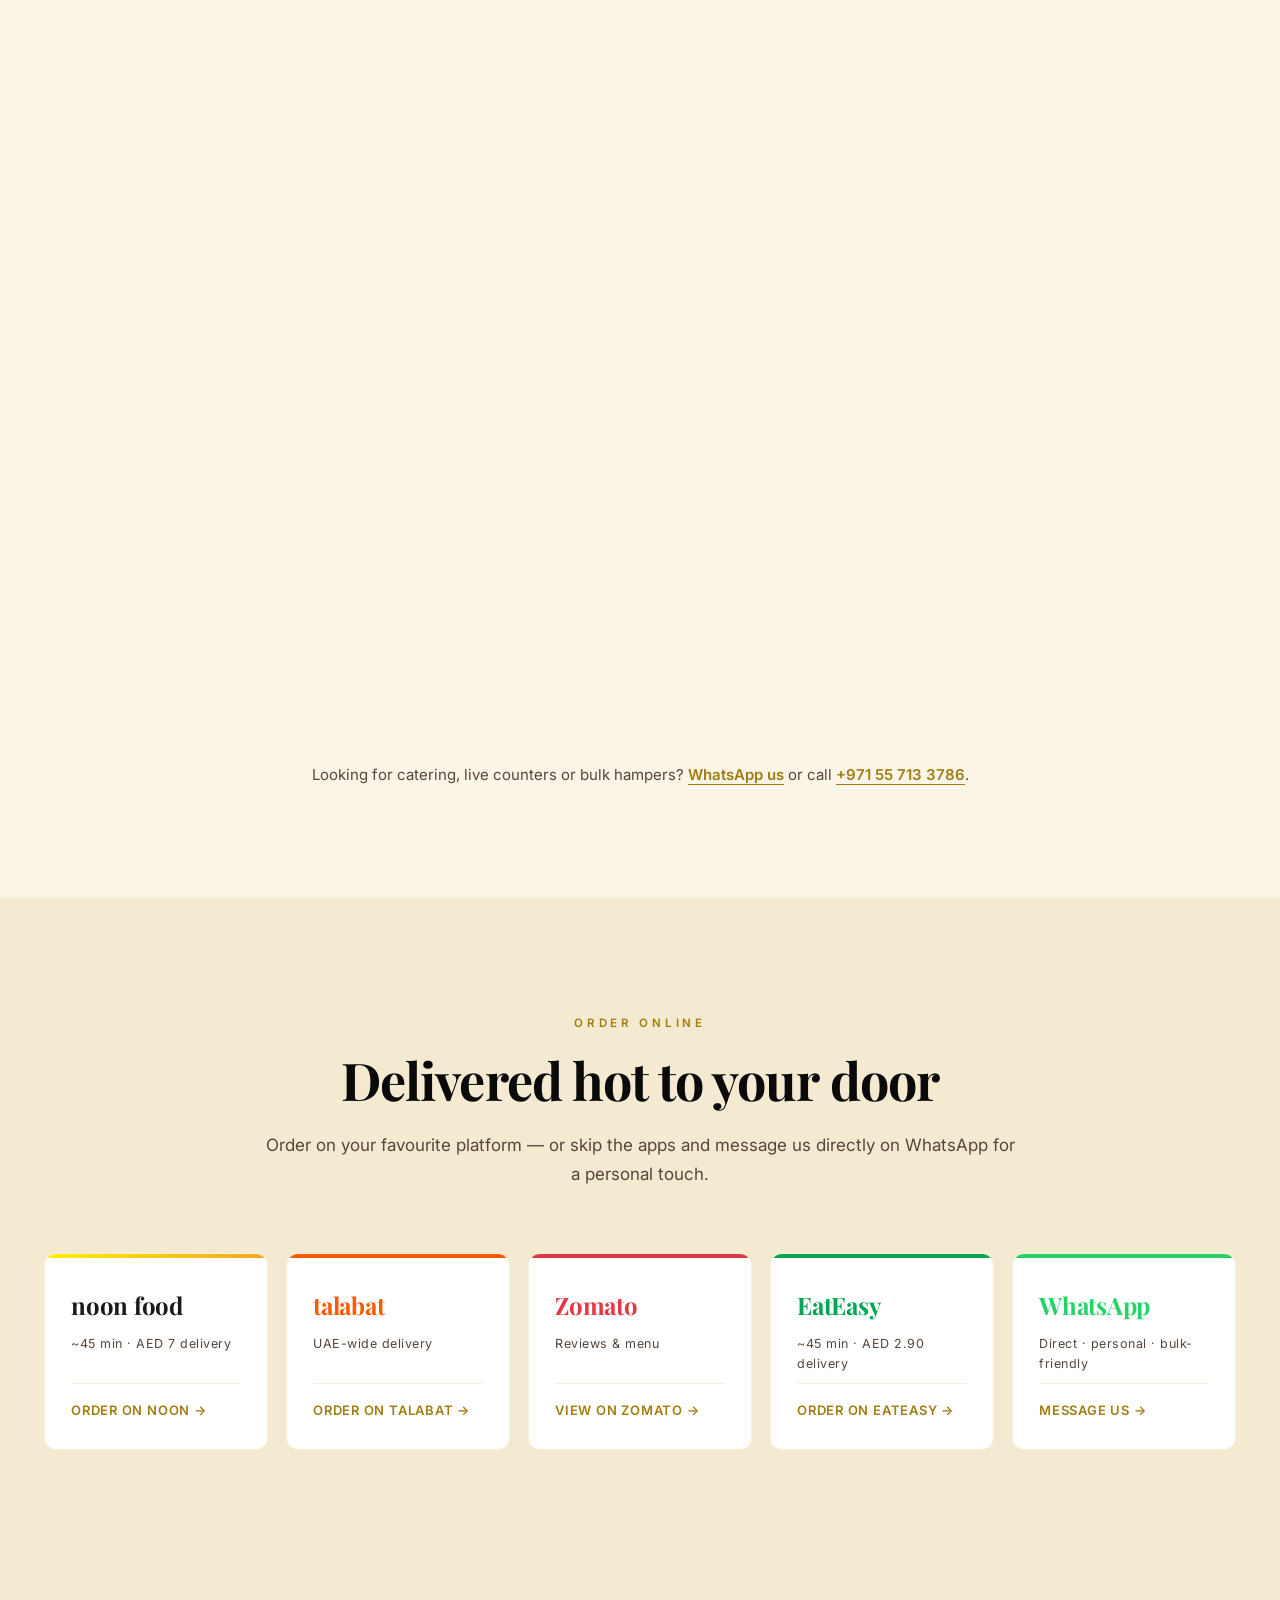
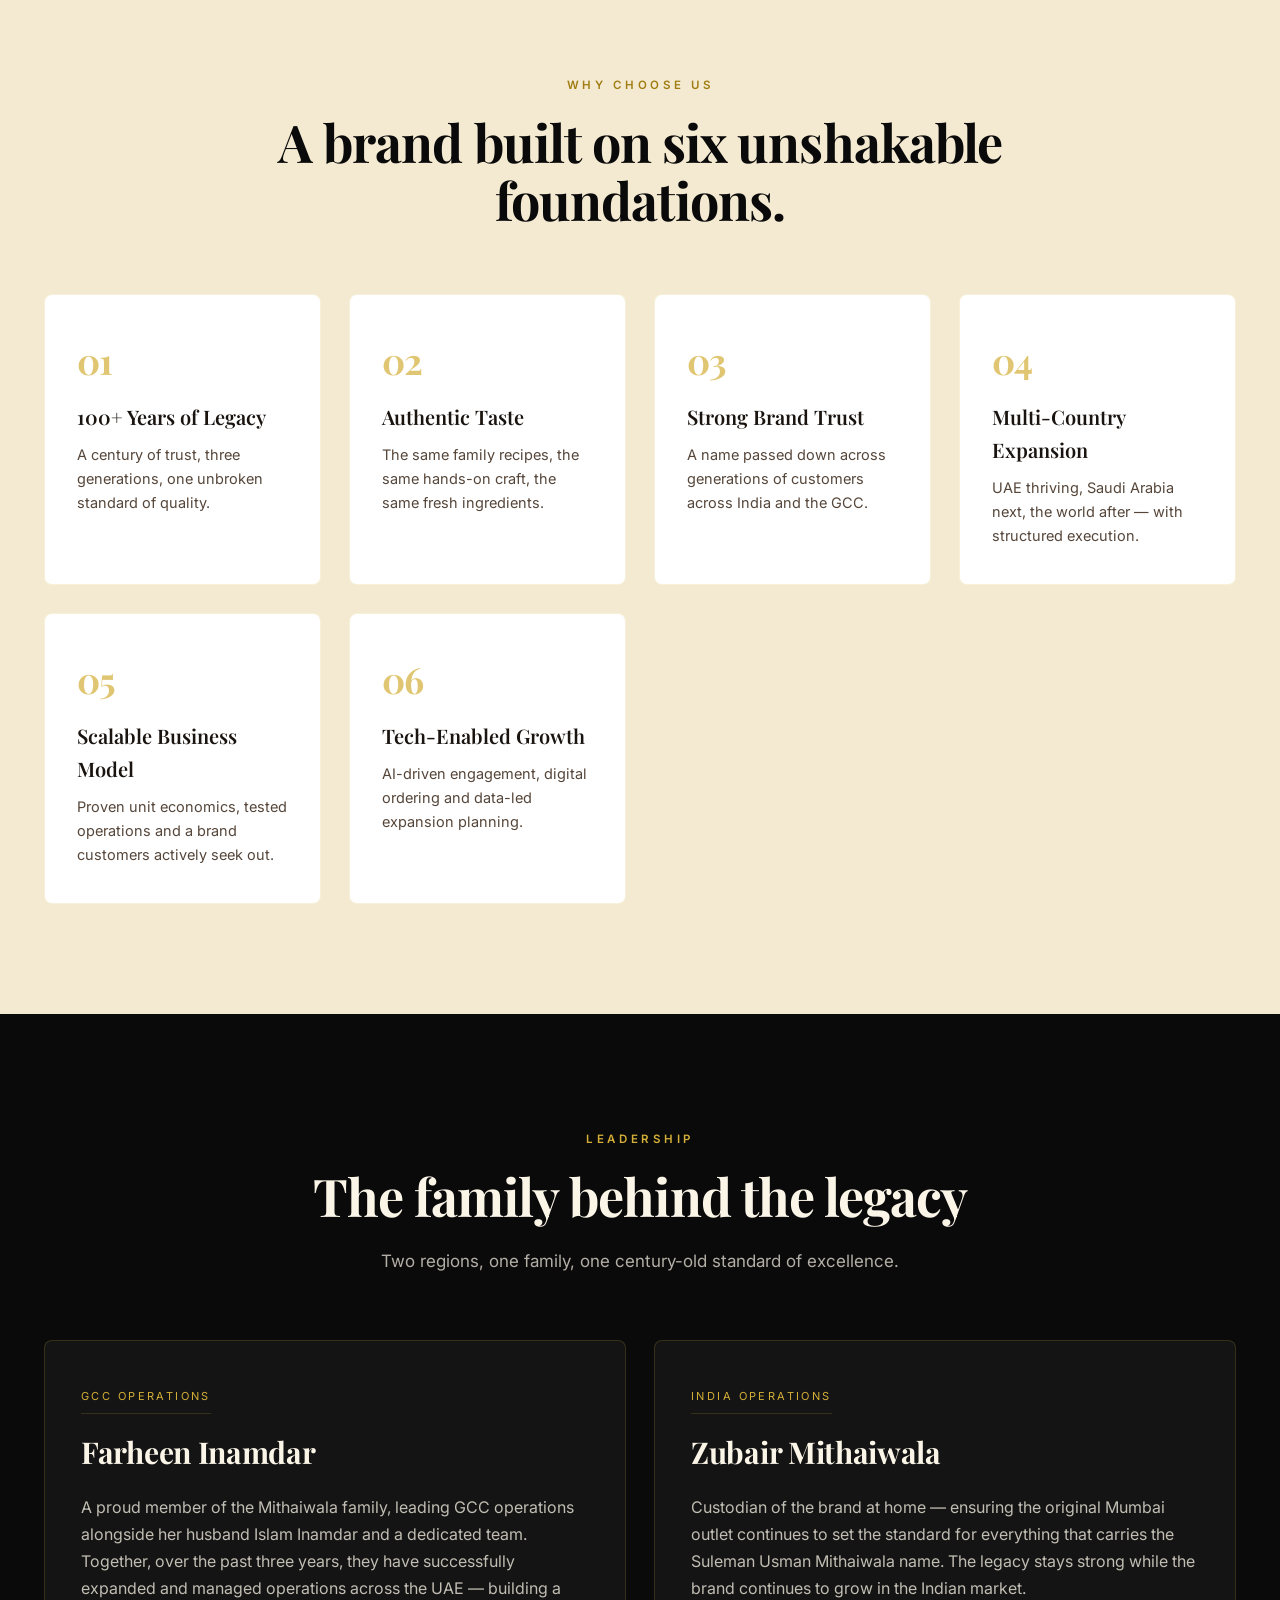
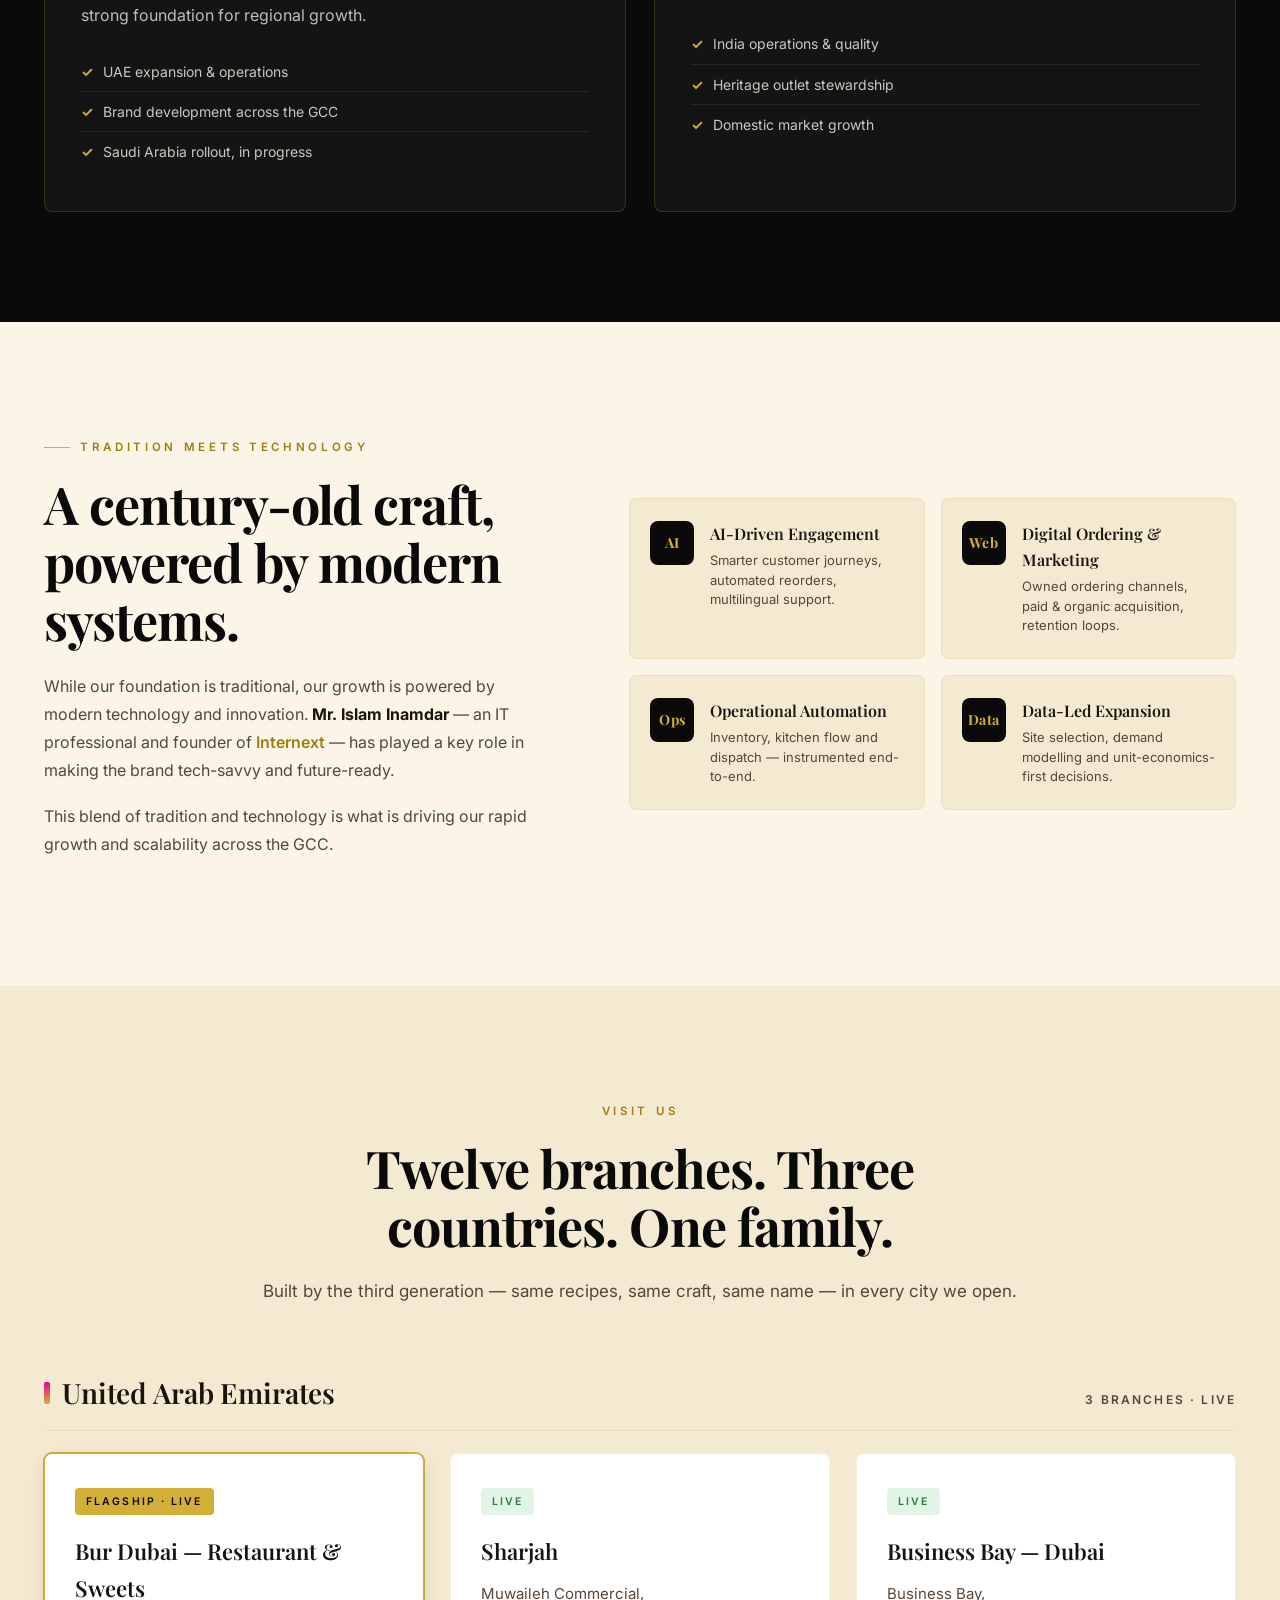
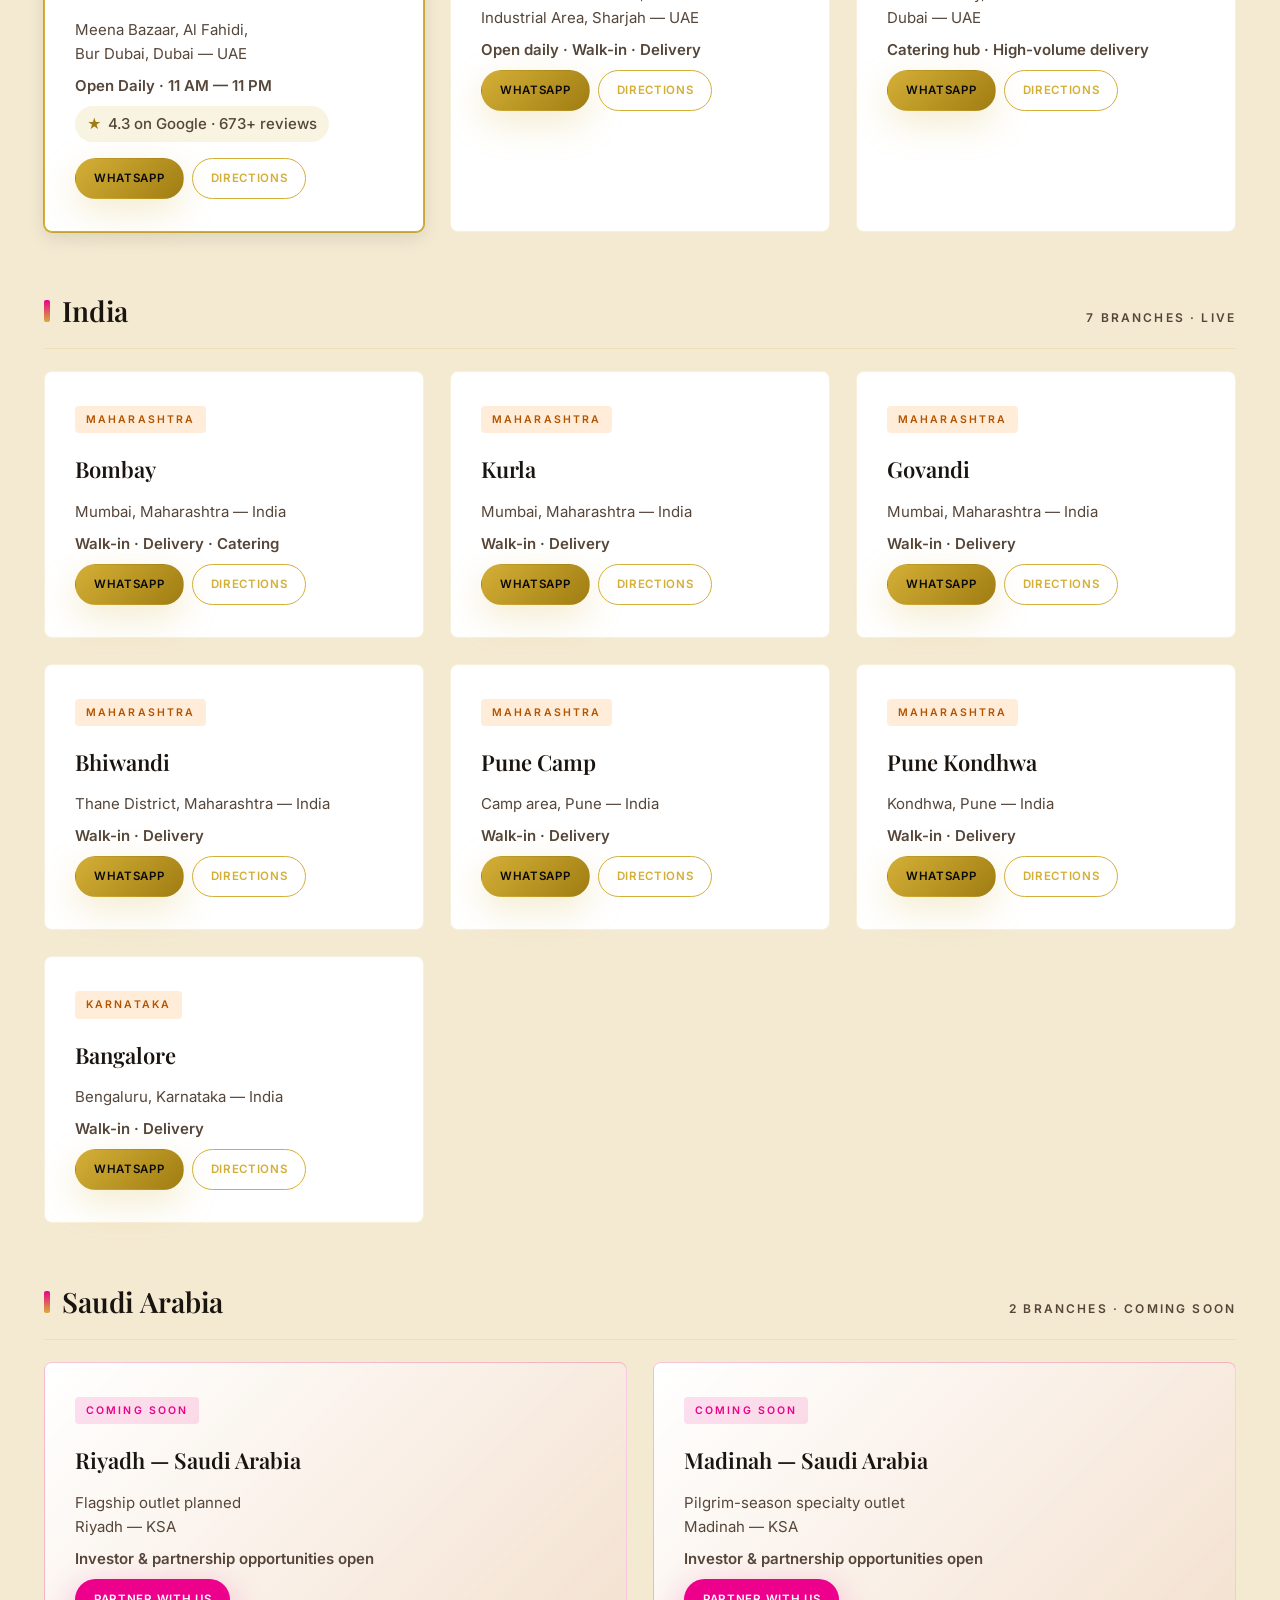
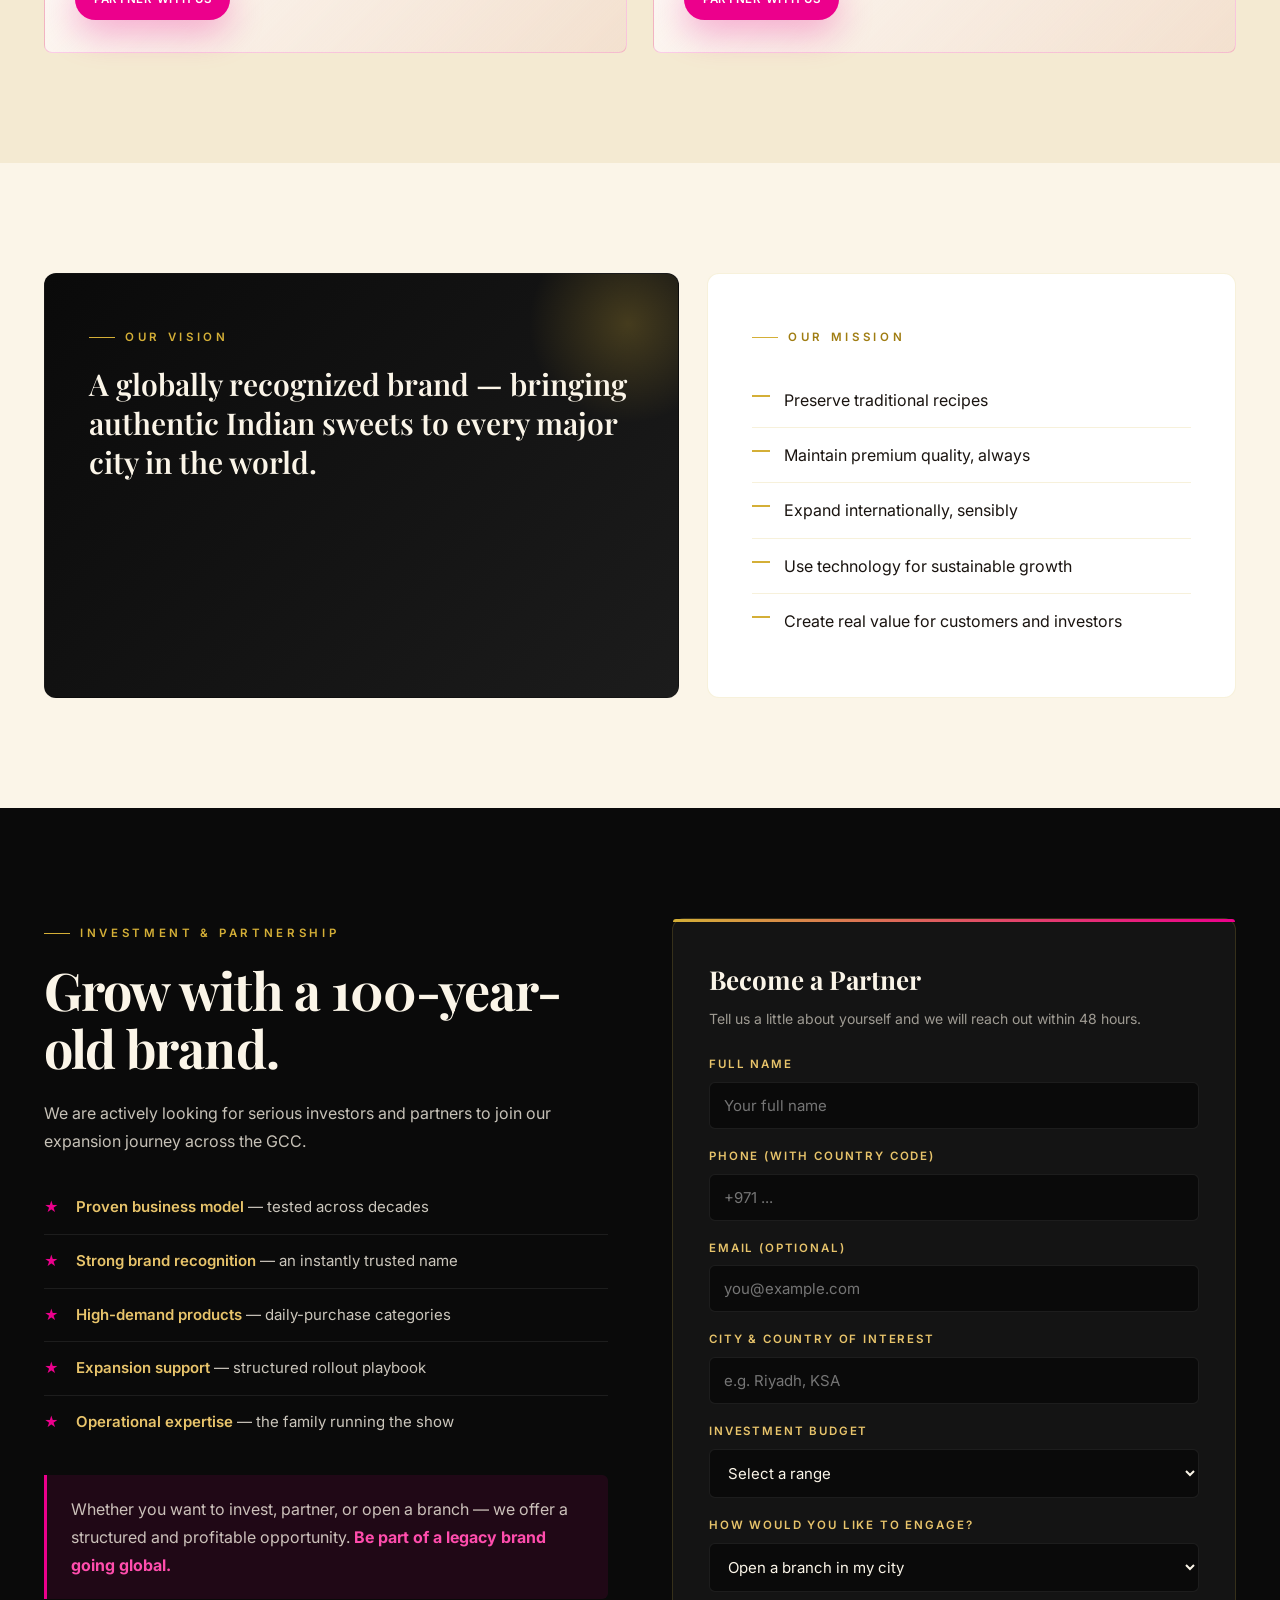
==== commit 2a7f9f2b: "SEO for agsulemanusmanmithaiwala.ae: canonical, hreflang, robots.txt, sitemap.xml, absolute OG/Twitt" ====
--- a/index.html
+++ b/index.html
@@ -8,6 +8,15 @@
 <meta name="description" content="Abdul Gafoor Suleman Usman Mithaiwala &mdash; a third-generation chain of 12 branches across India, UAE and Saudi Arabia. Authentic mithai, halwa, kababs and Mughlai curries, carrying a 100-year family legacy that began in 1926." />
 <meta name="theme-color" content="#ec008c" />
 <meta name="keywords" content="Abdul Gafoor Suleman Usman Mithaiwala, Suleman Usman Mithaiwala, Indian sweets Dubai, Mawa Jalebi Dubai, Bur Dubai mithai, Sharjah sweets, Pune sweets, Bangalore mithai, Indian restaurant Dubai, panipuri competition Dubai, partnership investment mithai brand" />
+<meta name="author" content="Abdul Gafoor Suleman Usman Mithaiwala" />
+<meta name="robots" content="index, follow, max-image-preview:large" />
+<meta name="googlebot" content="index, follow" />
+<meta name="geo.region" content="AE-DU" />
+<meta name="geo.placename" content="Bur Dubai" />
+
+<link rel="canonical" href="https://www.agsulemanusmanmithaiwala.ae/" />
+<link rel="alternate" hreflang="en" href="https://www.agsulemanusmanmithaiwala.ae/" />
+<link rel="alternate" hreflang="x-default" href="https://www.agsulemanusmanmithaiwala.ae/" />
 
 <!-- Google AdSense -->
 <meta name="google-adsense-account" content="ca-pub-7910994933427279" />
@@ -17,13 +26,24 @@
 <link rel="apple-touch-icon" href="images/favicon.png" />
 
 <!-- Open Graph -->
-<meta property="og:type" content="restaurant" />
-<meta property="og:title" content="Abdul Gafoor Suleman Usman Mithaiwala — Since 1926" />
+<meta property="og:type" content="restaurant.restaurant" />
+<meta property="og:site_name" content="Abdul Gafoor Suleman Usman Mithaiwala" />
+<meta property="og:title" content="Abdul Gafoor Suleman Usman Mithaiwala — Authentic Indian Sweets &amp; Restaurant Since 1926" />
 <meta property="og:description" content="Authentic Indian sweets and Mughlai restaurant. A third-generation chain of 12 branches across India, UAE and Saudi Arabia." />
-<meta property="og:image" content="images/storefront.jpg" />
+<meta property="og:url" content="https://www.agsulemanusmanmithaiwala.ae/" />
+<meta property="og:image" content="https://www.agsulemanusmanmithaiwala.ae/images/storefront.jpg" />
+<meta property="og:image:secure_url" content="https://www.agsulemanusmanmithaiwala.ae/images/storefront.jpg" />
+<meta property="og:image:type" content="image/jpeg" />
+<meta property="og:image:width" content="1600" />
+<meta property="og:image:height" content="900" />
 <meta property="og:image:alt" content="Abdul Gafoor Suleman Usman Mithaiwala — Bur Dubai flagship at night" />
 <meta property="og:locale" content="en_AE" />
+
+<!-- Twitter -->
 <meta name="twitter:card" content="summary_large_image" />
+<meta name="twitter:title" content="Abdul Gafoor Suleman Usman Mithaiwala — Since 1926" />
+<meta name="twitter:description" content="Authentic Indian sweets and Mughlai restaurant. A third-generation chain of 12 branches across India, UAE and Saudi Arabia." />
+<meta name="twitter:image" content="https://www.agsulemanusmanmithaiwala.ae/images/storefront.jpg" />
 
 <link rel="preconnect" href="https://fonts.googleapis.com" />
 <link rel="preconnect" href="https://fonts.gstatic.com" crossorigin />
@@ -39,8 +59,14 @@
   "name": "Abdul Gafoor Suleman Usman Mithaiwala",
   "alternateName": "Suleman Usman Mithaiwala Restaurant & Sweets",
   "description": "Authentic Indian sweets, halwa and Mughlai restaurant. A third-generation chain of 12 branches across India, UAE and Saudi Arabia, carrying a 100-year family legacy that began in 1926.",
+  "url": "https://www.agsulemanusmanmithaiwala.ae/",
+  "logo": "https://www.agsulemanusmanmithaiwala.ae/images/logo.png",
   "foundingDate": "1926",
-  "image": "images/mawa-jalebi.jpg",
+  "image": [
+    "https://www.agsulemanusmanmithaiwala.ae/images/storefront.jpg",
+    "https://www.agsulemanusmanmithaiwala.ae/images/mawa-jalebi.jpg",
+    "https://www.agsulemanusmanmithaiwala.ae/images/special-pista-aflatoon.jpg"
+  ],
   "servesCuisine": ["Indian Sweets", "Mughlai", "Bombay Cuisine", "Halwa", "Bakery"],
   "priceRange": "$$",
   "telephone": "+971-55-713-3786",
@@ -66,7 +92,7 @@
     "reviewCount": "673",
     "bestRating": "5"
   },
-  "hasMenu": "https://food.noon.com/uae-en/outlet/SLMNSMDFEA/",
+  "hasMenu": "https://www.agsulemanusmanmithaiwala.ae/#menu",
   "potentialAction": {
     "@type": "OrderAction",
     "target": [
@@ -150,6 +176,9 @@
   <div class="hero__bg" aria-hidden="true"></div>
   <div class="hero__overlay" aria-hidden="true"></div>
   <div class="container hero__content">
+    <picture class="hero__logo">
+      <img src="images/logo.png" alt="Abdul Gafoor Suleman Usman Mithaiwala &mdash; brand logo" />
+    </picture>
     <span class="badge"><span class="badge__dot"></span>Established 1926 &middot; Bombay</span>
     <h1 class="hero__title">
       <span class="hero__title-pre">A Legacy of Sweetness</span>
--- a/styles.css
+++ b/styles.css
@@ -172,7 +172,7 @@
   display: inline-flex;
   align-items: center;
   justify-content: center;
-  width: 56px; height: 56px;
+  width: 64px; height: 64px;
   flex-shrink: 0;
   position: relative;
 }
@@ -187,10 +187,10 @@
   filter: drop-shadow(0 6px 14px rgba(236, 0, 140, 0.6));
 }
 @media (max-width: 920px) {
-  .brand__logo { width: 48px; height: 48px; }
-}
-.brand__logo--footer { width: 56px; height: 56px; }
-.brand__logo--footer img { filter: drop-shadow(0 0 8px rgba(236, 0, 140, 0.5)); }
+  .brand__logo { width: 54px; height: 54px; }
+}
+.brand__logo--footer { width: 64px; height: 64px; }
+.brand__logo--footer img { filter: drop-shadow(0 0 10px rgba(236, 0, 140, 0.55)); }
 .brand__mark {
   display: inline-flex;
   align-items: center;
@@ -385,6 +385,39 @@
   max-width: 980px;
 }
 
+.hero__logo {
+  display: block;
+  width: 150px;
+  height: 150px;
+  margin-bottom: 30px;
+  position: relative;
+  animation: hero-logo-float 6s ease-in-out infinite;
+}
+.hero__logo::before {
+  content: '';
+  position: absolute;
+  inset: -20px;
+  background: radial-gradient(circle, rgba(236, 0, 140, 0.35), transparent 65%);
+  border-radius: 50%;
+  z-index: -1;
+  filter: blur(20px);
+}
+.hero__logo img {
+  width: 100%;
+  height: 100%;
+  object-fit: contain;
+  filter:
+    drop-shadow(0 0 18px rgba(236, 0, 140, 0.55))
+    drop-shadow(0 6px 18px rgba(0, 0, 0, 0.4));
+}
+@keyframes hero-logo-float {
+  0%, 100% { transform: translateY(0); }
+  50%      { transform: translateY(-8px); }
+}
+@media (max-width: 720px) {
+  .hero__logo { width: 110px; height: 110px; margin-bottom: 22px; }
+}
+
 .badge {
   display: inline-flex;
   align-items: center;
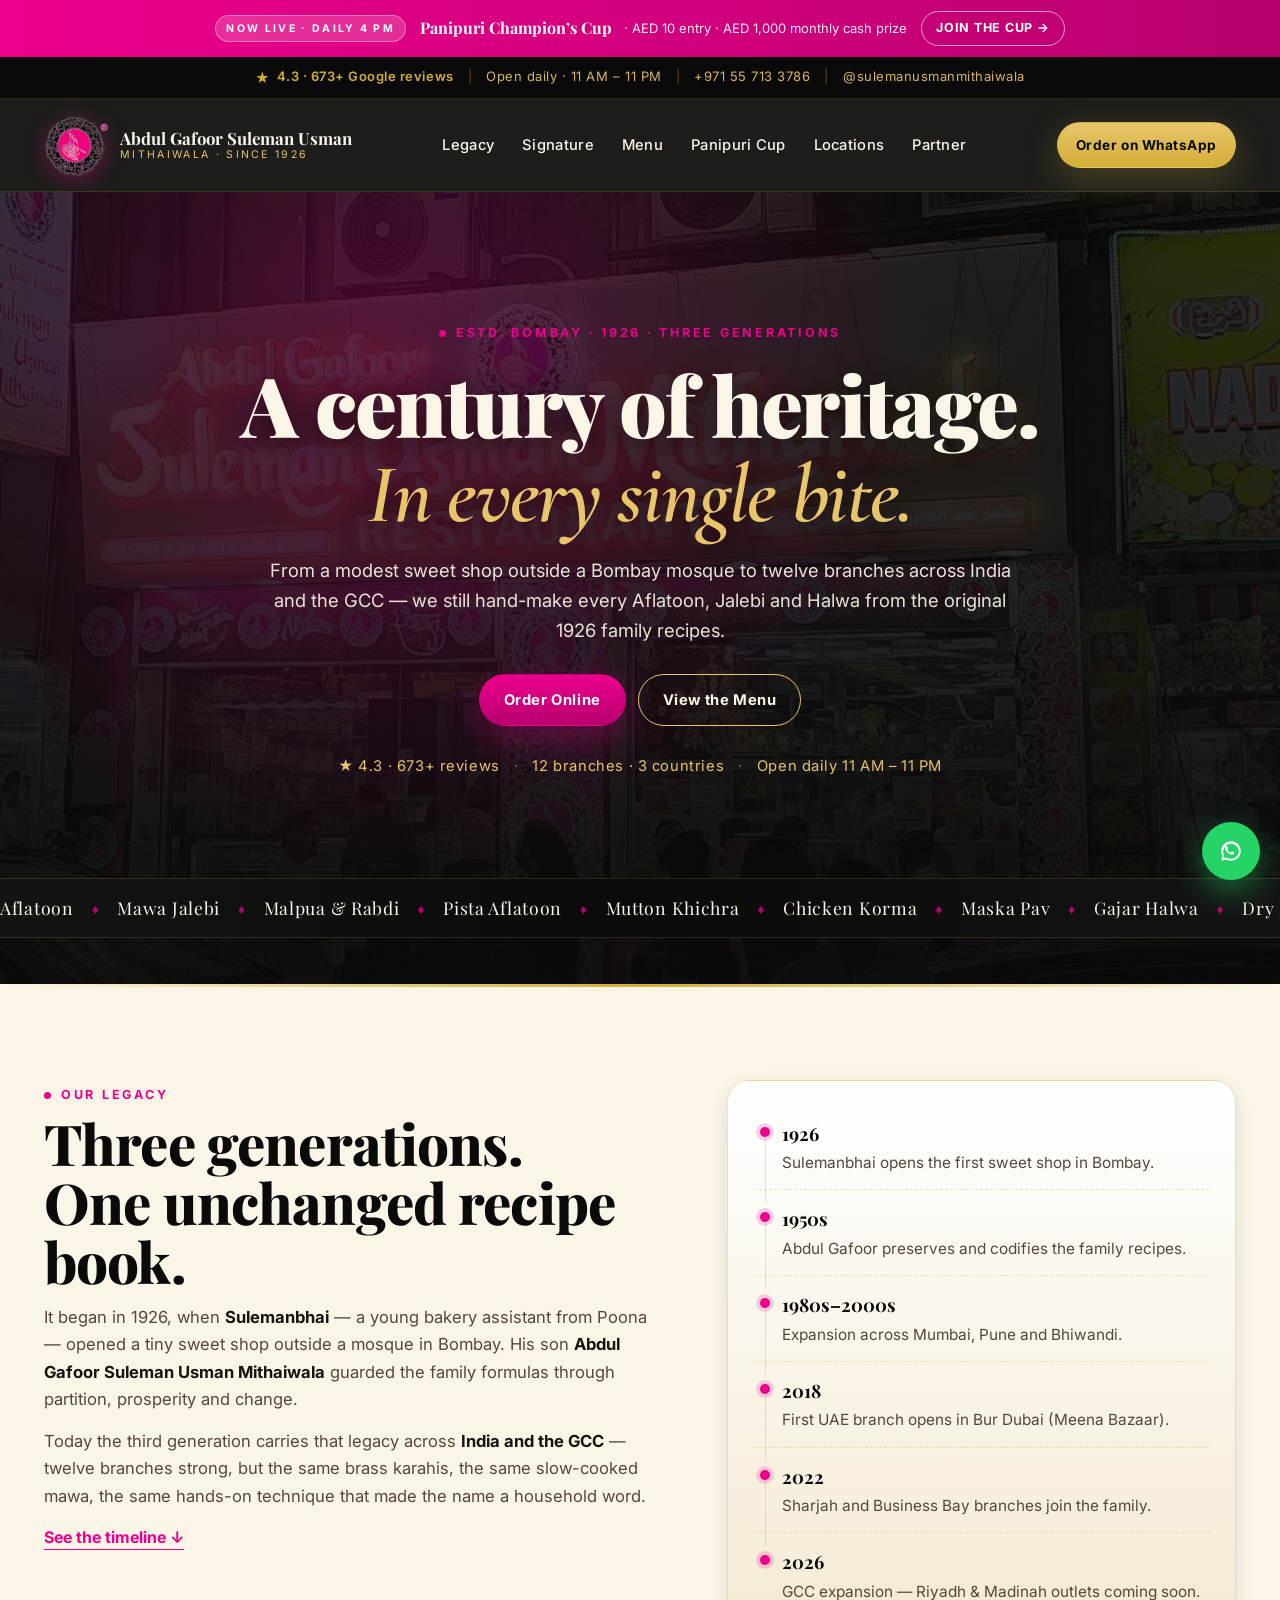
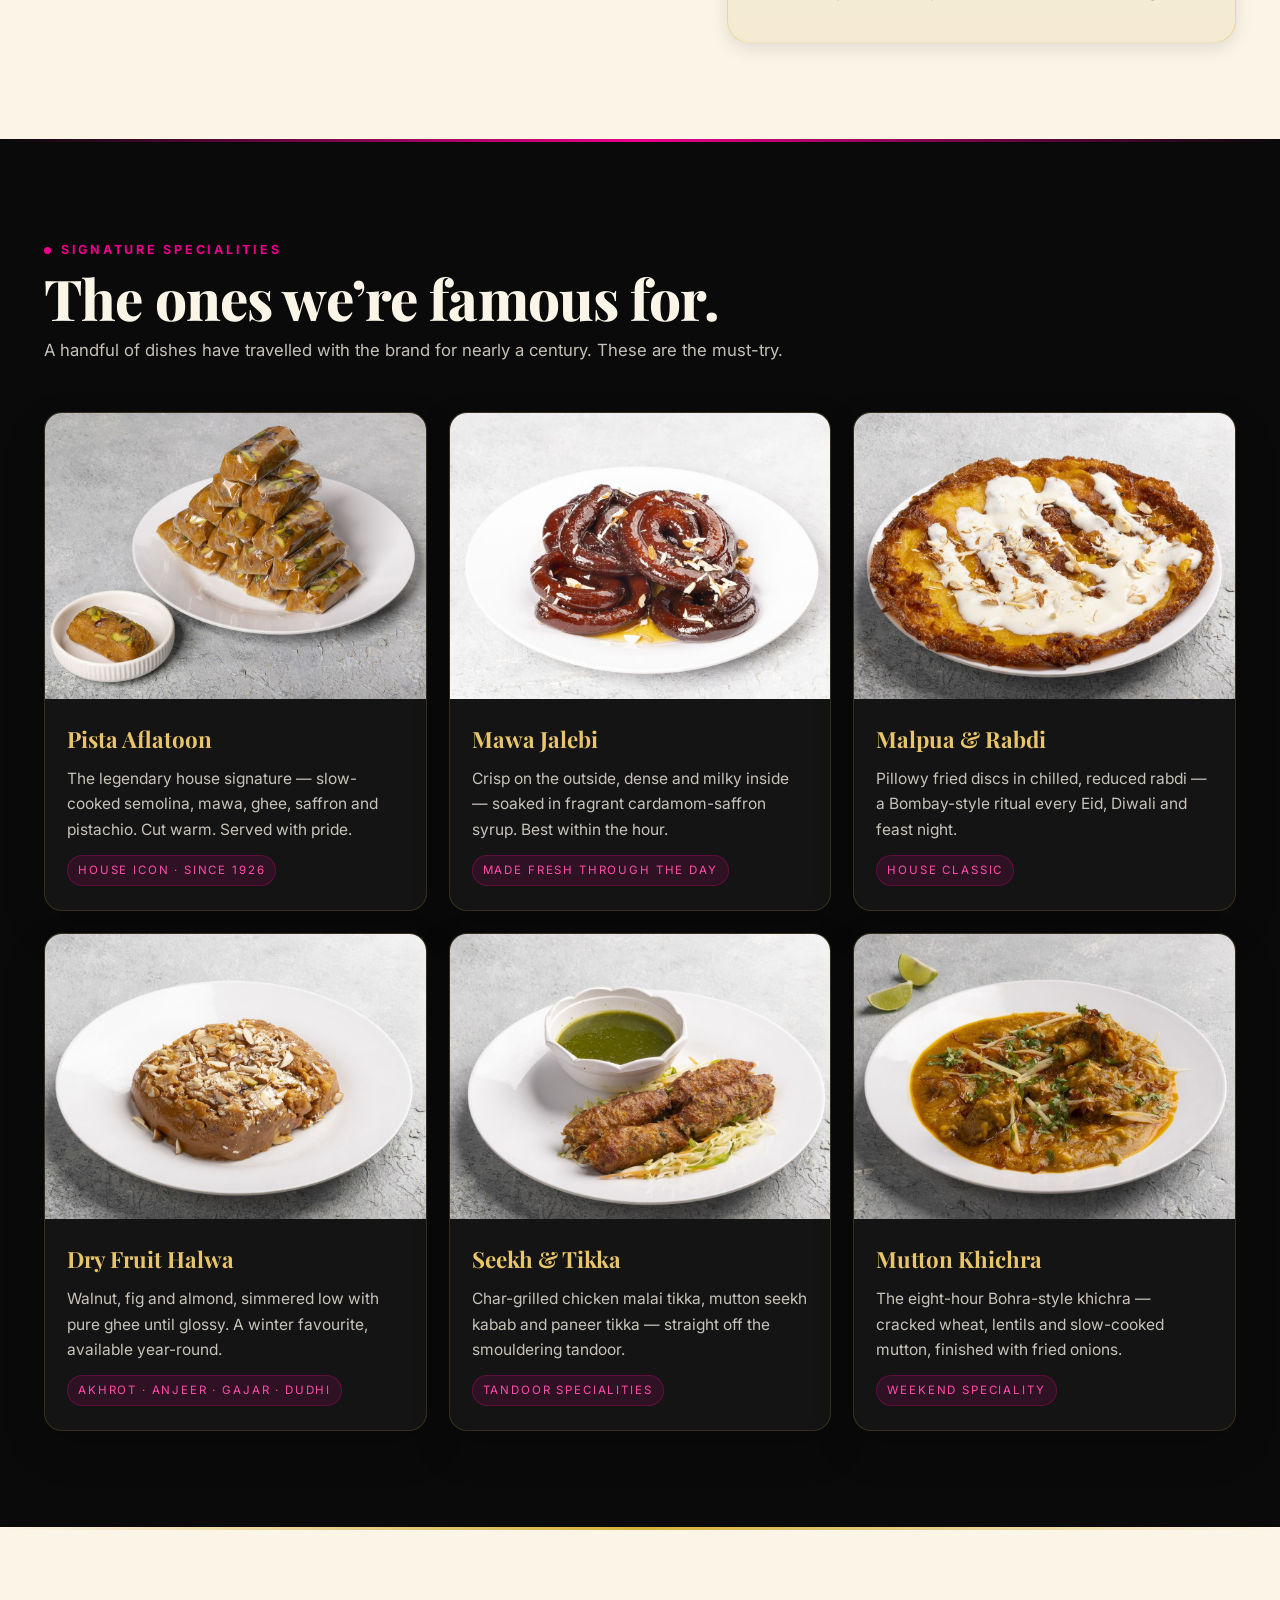
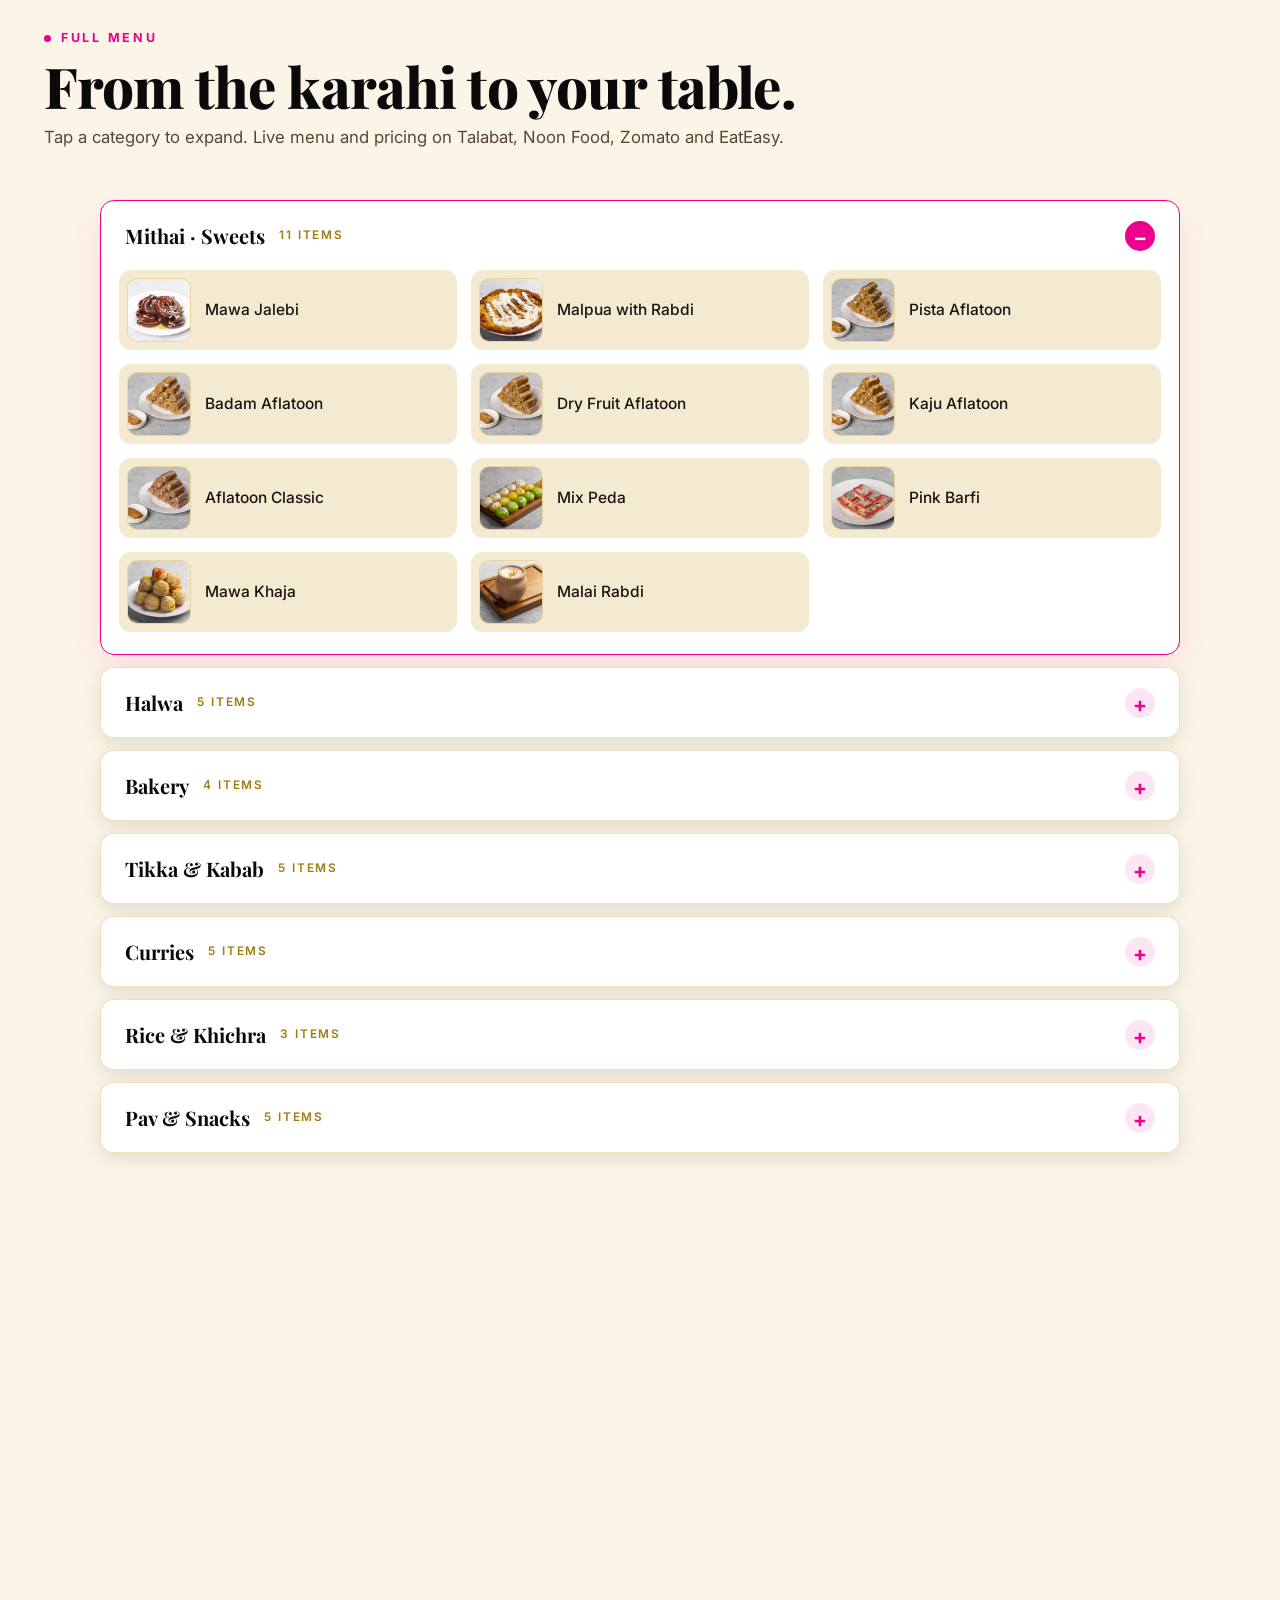
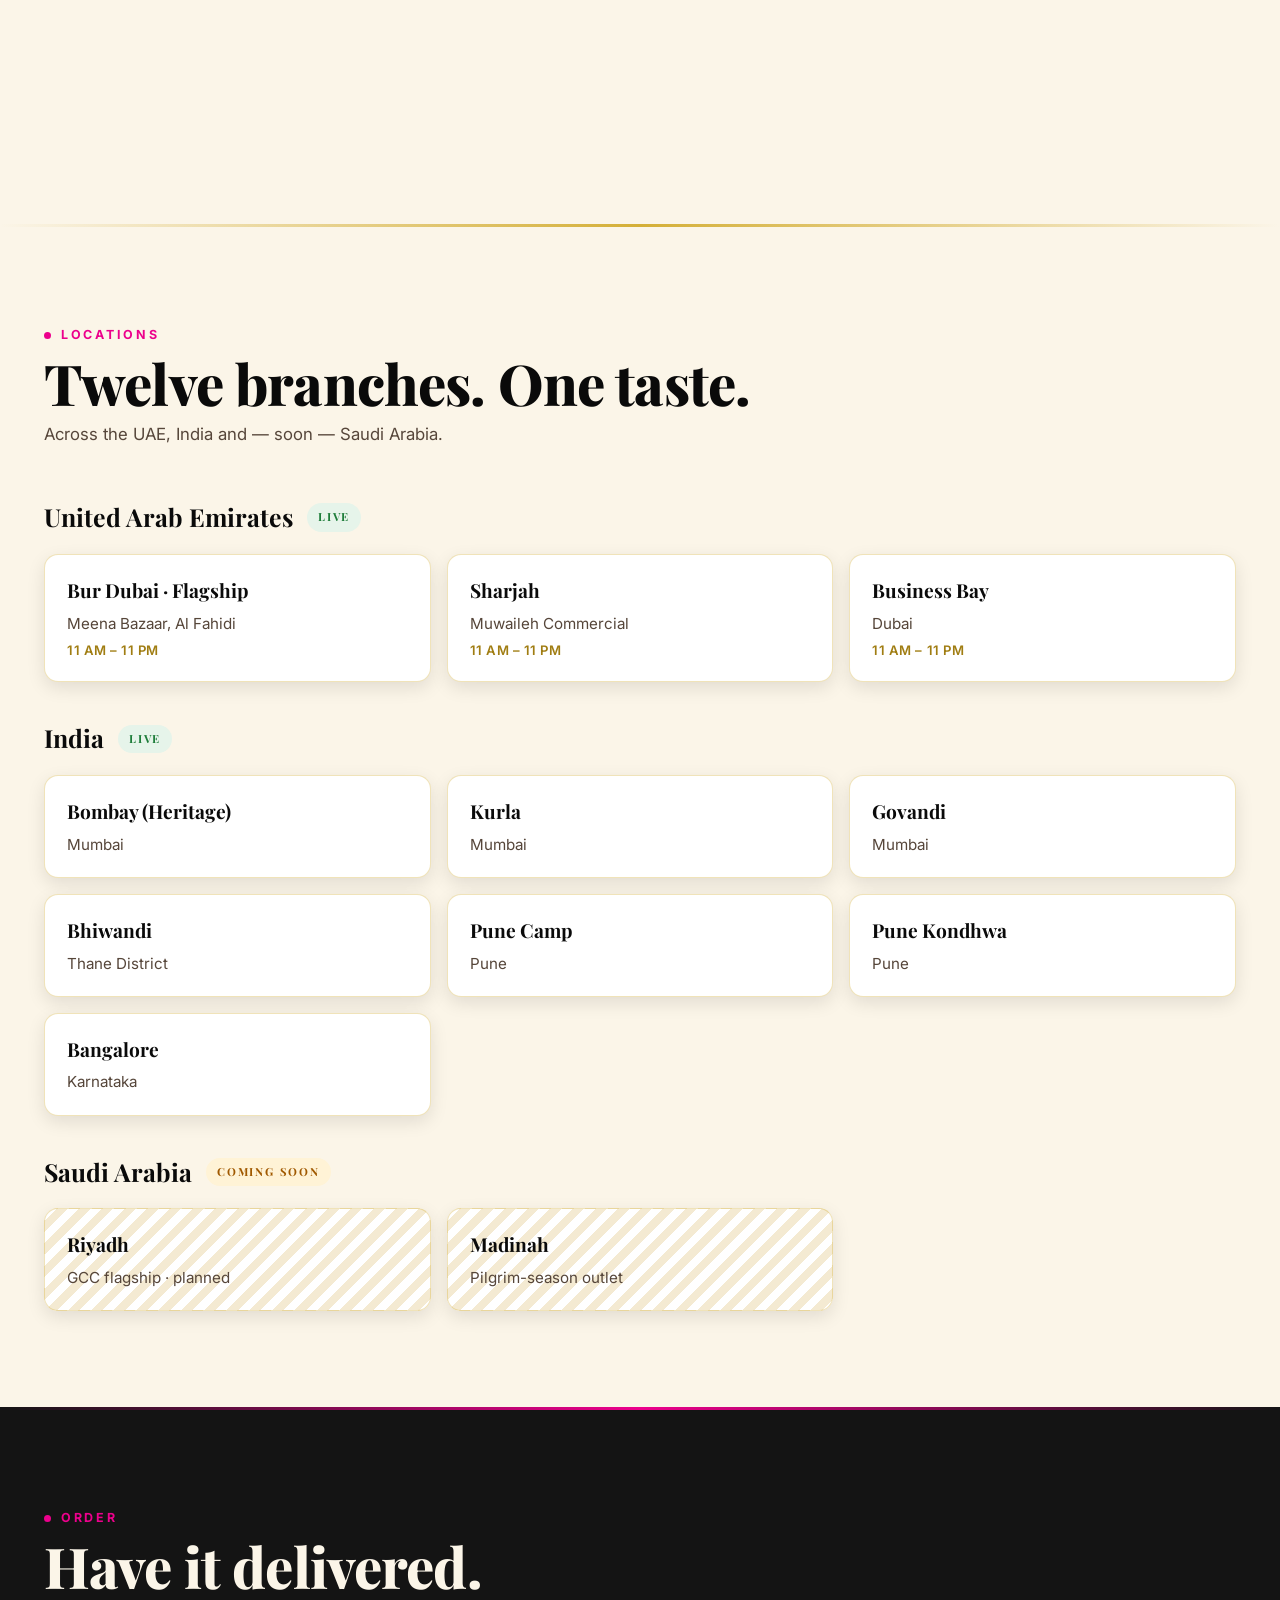
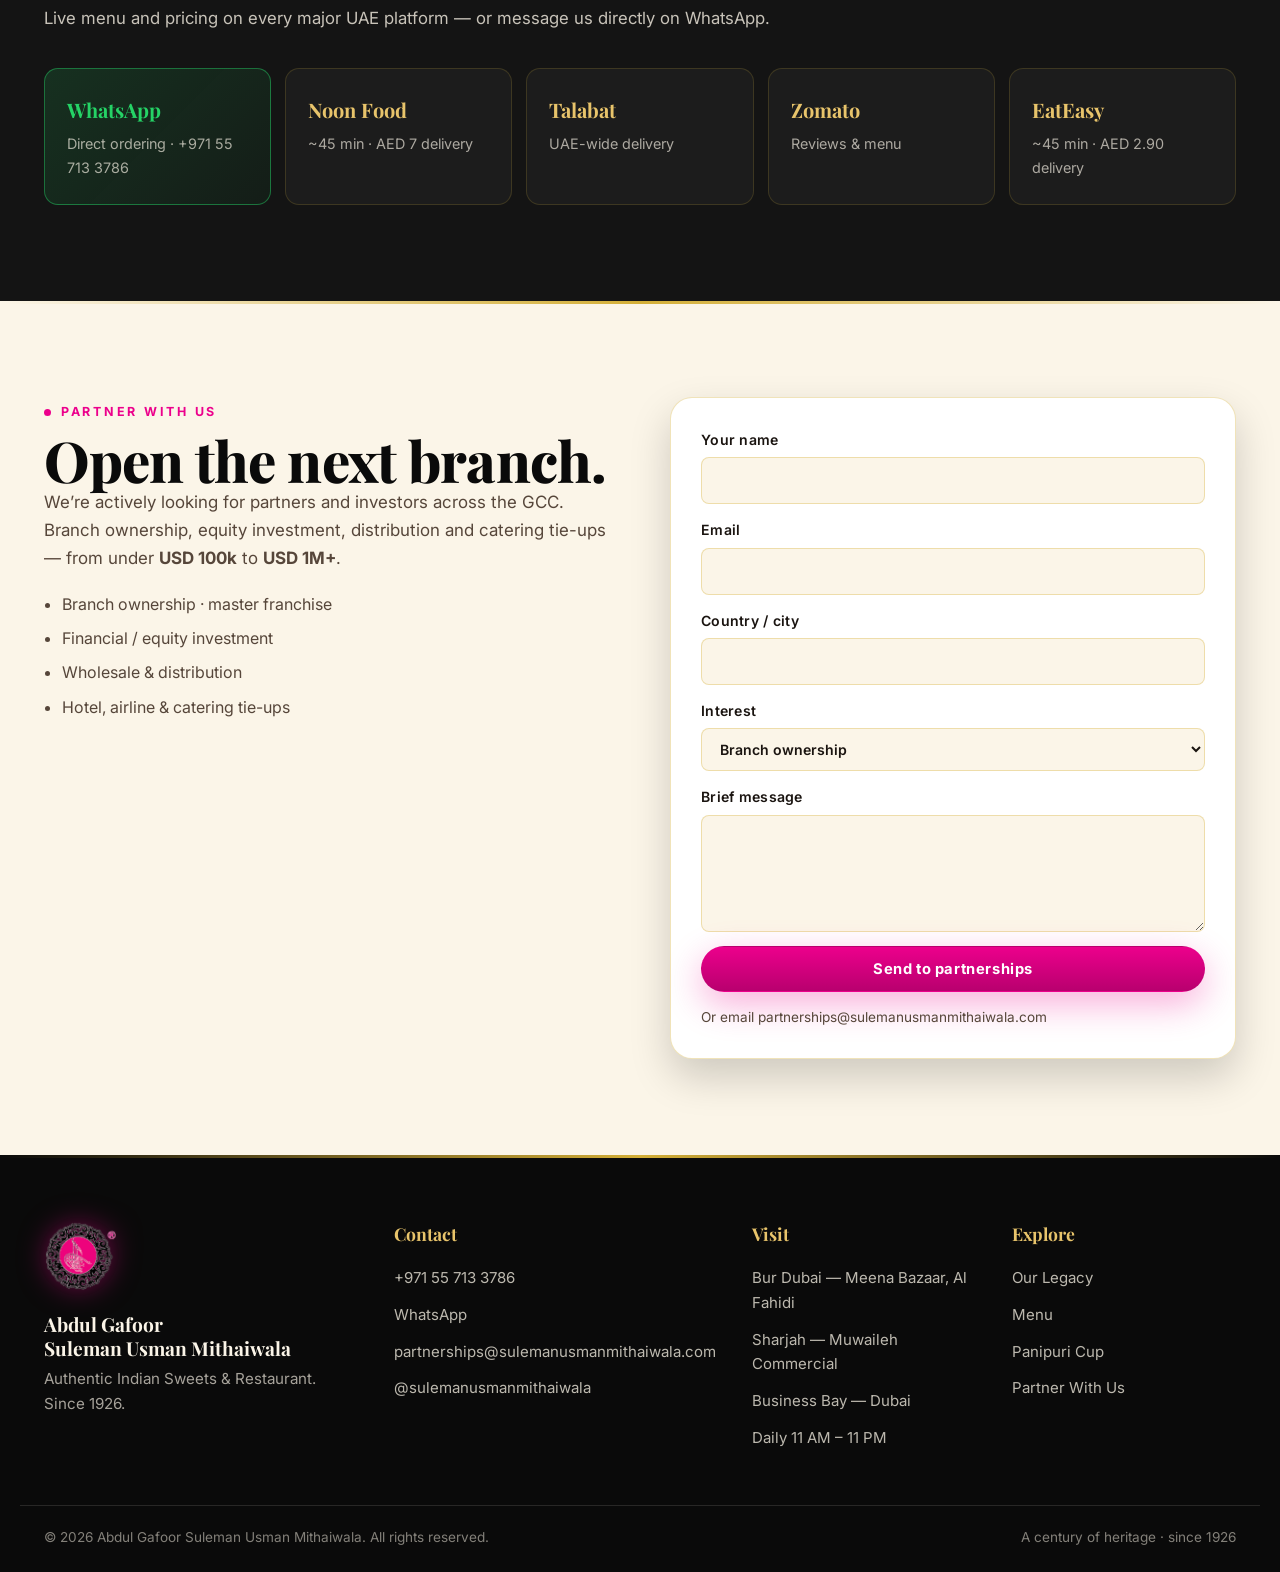
==== commit 9b2b4fb7: "Refactor to match .com look: centered hero with marquee, timeline legacy card, dark signature cards," ====
--- a/index.html
+++ b/index.html
@@ -1,11 +1,11 @@
-<!DOCTYPE html>
+<!doctype html>
 <html lang="en">
 <head>
-<meta charset="UTF-8" />
-<meta name="viewport" content="width=device-width, initial-scale=1, viewport-fit=cover" />
+<meta charset="utf-8" />
+<meta name="viewport" content="width=device-width,initial-scale=1,viewport-fit=cover" />
 
 <title>Abdul Gafoor Suleman Usman Mithaiwala &mdash; Authentic Indian Sweets &amp; Restaurant, Since 1926</title>
-<meta name="description" content="Abdul Gafoor Suleman Usman Mithaiwala &mdash; a third-generation chain of 12 branches across India, UAE and Saudi Arabia. Authentic mithai, halwa, kababs and Mughlai curries, carrying a 100-year family legacy that began in 1926." />
+<meta name="description" content="A century of heritage in every bite. Iconic Aflatoon, Mawa Jalebi, Malpua-Rabdi, Halwa, Kababs and Mughlai curries &mdash; handcrafted from original 1926 Bombay recipes. Now in Dubai, Sharjah, Mumbai, Pune and Bangalore. Order on Talabat, Noon, Zomato, EatEasy or WhatsApp." />
 <meta name="theme-color" content="#ec008c" />
 <meta name="keywords" content="Abdul Gafoor Suleman Usman Mithaiwala, Suleman Usman Mithaiwala, Indian sweets Dubai, Mawa Jalebi Dubai, Bur Dubai mithai, Sharjah sweets, Pune sweets, Bangalore mithai, Indian restaurant Dubai, panipuri competition Dubai, partnership investment mithai brand" />
 <meta name="author" content="Abdul Gafoor Suleman Usman Mithaiwala" />
@@ -22,28 +22,28 @@
 <meta name="google-adsense-account" content="ca-pub-7910994933427279" />
 <script async src="https://pagead2.googlesyndication.com/pagead/js/adsbygoogle.js?client=ca-pub-7910994933427279" crossorigin="anonymous"></script>
 
-<link rel="icon" type="image/png" href="images/favicon.png" />
-<link rel="apple-touch-icon" href="images/favicon.png" />
-
 <!-- Open Graph -->
 <meta property="og:type" content="restaurant.restaurant" />
 <meta property="og:site_name" content="Abdul Gafoor Suleman Usman Mithaiwala" />
-<meta property="og:title" content="Abdul Gafoor Suleman Usman Mithaiwala — Authentic Indian Sweets &amp; Restaurant Since 1926" />
-<meta property="og:description" content="Authentic Indian sweets and Mughlai restaurant. A third-generation chain of 12 branches across India, UAE and Saudi Arabia." />
+<meta property="og:title" content="Abdul Gafoor Suleman Usman Mithaiwala &mdash; Since 1926" />
+<meta property="og:description" content="Authentic Indian sweets and Mughlai restaurant &mdash; handcrafted from original 1926 Bombay recipes. Dubai &middot; Sharjah &middot; Mumbai &middot; Pune &middot; Bangalore." />
 <meta property="og:url" content="https://www.agsulemanusmanmithaiwala.ae/" />
 <meta property="og:image" content="https://www.agsulemanusmanmithaiwala.ae/images/storefront.jpg" />
 <meta property="og:image:secure_url" content="https://www.agsulemanusmanmithaiwala.ae/images/storefront.jpg" />
 <meta property="og:image:type" content="image/jpeg" />
 <meta property="og:image:width" content="1600" />
 <meta property="og:image:height" content="900" />
-<meta property="og:image:alt" content="Abdul Gafoor Suleman Usman Mithaiwala — Bur Dubai flagship at night" />
+<meta property="og:image:alt" content="Abdul Gafoor Suleman Usman Mithaiwala &mdash; Bur Dubai flagship at night" />
 <meta property="og:locale" content="en_AE" />
 
 <!-- Twitter -->
 <meta name="twitter:card" content="summary_large_image" />
-<meta name="twitter:title" content="Abdul Gafoor Suleman Usman Mithaiwala — Since 1926" />
+<meta name="twitter:title" content="Abdul Gafoor Suleman Usman Mithaiwala &mdash; Since 1926" />
 <meta name="twitter:description" content="Authentic Indian sweets and Mughlai restaurant. A third-generation chain of 12 branches across India, UAE and Saudi Arabia." />
 <meta name="twitter:image" content="https://www.agsulemanusmanmithaiwala.ae/images/storefront.jpg" />
+
+<link rel="icon" type="image/png" href="images/favicon.png" />
+<link rel="apple-touch-icon" href="images/favicon.png" />
 
 <link rel="preconnect" href="https://fonts.googleapis.com" />
 <link rel="preconnect" href="https://fonts.gstatic.com" crossorigin />
@@ -51,7 +51,7 @@
 
 <link rel="stylesheet" href="styles.css" />
 
-<!-- Structured data: Restaurant + Branches -->
+<!-- Structured data -->
 <script type="application/ld+json">
 {
   "@context": "https://schema.org",
@@ -61,7 +61,6 @@
   "description": "Authentic Indian sweets, halwa and Mughlai restaurant. A third-generation chain of 12 branches across India, UAE and Saudi Arabia, carrying a 100-year family legacy that began in 1926.",
   "url": "https://www.agsulemanusmanmithaiwala.ae/",
   "logo": "https://www.agsulemanusmanmithaiwala.ae/images/logo.png",
-  "foundingDate": "1926",
   "image": [
     "https://www.agsulemanusmanmithaiwala.ae/images/storefront.jpg",
     "https://www.agsulemanusmanmithaiwala.ae/images/mawa-jalebi.jpg",
@@ -69,7 +68,11 @@
   ],
   "servesCuisine": ["Indian Sweets", "Mughlai", "Bombay Cuisine", "Halwa", "Bakery"],
   "priceRange": "$$",
+  "foundingDate": "1926",
+  "foundingLocation": "Bombay, India",
   "telephone": "+971-55-713-3786",
+  "email": "partnerships@sulemanusmanmithaiwala.com",
+  "openingHours": "Mo-Su 11:00-23:00",
   "address": [
     {
       "@type": "PostalAddress",
@@ -83,9 +86,14 @@
       "streetAddress": "Muwaileh Commercial, Industrial Area",
       "addressLocality": "Sharjah",
       "addressCountry": "AE"
+    },
+    {
+      "@type": "PostalAddress",
+      "streetAddress": "Business Bay",
+      "addressLocality": "Dubai",
+      "addressCountry": "AE"
     }
   ],
-  "openingHours": "Mo-Su 11:00-23:00",
   "aggregateRating": {
     "@type": "AggregateRating",
     "ratingValue": "4.3",
@@ -111,716 +119,447 @@
 }
 </script>
 </head>
+
 <body>
 
-<!-- =========================================================
-     PROMO BAR — Panipuri Champion's Cup
-     ========================================================= -->
-<a class="promo" href="#panipuri" id="promo">
-  <div class="container promo__inner">
-    <span class="promo__pill">Live Now</span>
-    <span class="promo__text">
-      <strong>Panipuri Champion's Cup</strong>
-      <span>AED 10 entry &middot; AED 1,000 prize &middot; Daily 4 PM at our UAE branches</span>
-    </span>
-    <span class="promo__cta">View Rules &rarr;</span>
+<a href="#menu" class="skip">Skip to menu</a>
+
+<!-- Promo bar -->
+<a href="#panipuri" class="promo">
+  <div class="promo__inner">
+    <span class="promo__pill">Now Live &middot; Daily 4 PM</span>
+    <span class="promo__text"><strong>Panipuri Champion&rsquo;s Cup</strong><span>&middot; AED 10 entry &middot; AED 1,000 monthly cash prize</span></span>
+    <span class="promo__cta">Join the cup &rarr;</span>
   </div>
 </a>
 
-<!-- =========================================================
-     TOPBAR
-     ========================================================= -->
+<!-- Topbar -->
 <div class="topbar">
-  <div class="container topbar__inner">
-    <span class="topbar__item topbar__item--rating"><span class="topbar__star">&#9733;</span> 4.3 on Google &middot; 673+ reviews</span>
+  <div class="topbar__inner">
+    <a class="topbar__item topbar__item--rating" href="#legacy"><span class="topbar__star">&#9733;</span> 4.3 &middot; 673+ Google reviews</a>
     <span class="topbar__divider">|</span>
-    <span class="topbar__item">Open Daily &middot; 11 AM &mdash; 11 PM</span>
+    <span class="topbar__item">Open daily &middot; 11 AM &ndash; 11 PM</span>
     <span class="topbar__divider">|</span>
-    <a class="topbar__item" href="https://wa.me/971557133786" target="_blank" rel="noopener">WhatsApp +971 55 713 3786</a>
+    <a class="topbar__item" href="tel:+971557133786">+971 55 713 3786</a>
+    <span class="topbar__divider">|</span>
+    <a class="topbar__item" href="https://www.instagram.com/sulemanusmanmithaiwala" target="_blank" rel="noopener">@sulemanusmanmithaiwala</a>
   </div>
 </div>
 
-<!-- =========================================================
-     STICKY NAV
-     ========================================================= -->
+<!-- Nav -->
 <header class="nav" id="nav">
   <div class="container nav__inner">
-    <a href="#home" class="brand">
-      <picture class="brand__logo">
-        <img src="images/logo.png" alt="Abdul Gafoor Suleman Usman Mithaiwala" onerror="this.outerHTML='<span class=&quot;brand__mark&quot;>SUM</span>';" />
-      </picture>
+    <a href="#top" class="brand" aria-label="Abdul Gafoor Suleman Usman Mithaiwala &mdash; home">
+      <span class="brand__logo"><img src="images/logo.png" alt="Abdul Gafoor Suleman Usman Mithaiwala emblem" width="64" height="64" /></span>
       <span class="brand__text">
-        <span class="brand__name">Abdul Gafoor Suleman Usman Mithaiwala</span>
-        <span class="brand__tag">Restaurant &amp; Sweets &middot; Since 1926</span>
+        <span class="brand__line1">Abdul Gafoor Suleman Usman</span>
+        <span class="brand__line2">MITHAIWALA &middot; SINCE 1926</span>
       </span>
     </a>
-    <button class="nav__toggle" aria-label="Open menu" aria-expanded="false">
+    <nav class="nav__links" aria-label="Primary">
+      <a href="#legacy">Legacy</a>
+      <a href="#signature">Signature</a>
+      <a href="#menu">Menu</a>
+      <a href="#panipuri">Panipuri Cup</a>
+      <a href="#locations">Locations</a>
+      <a href="#partner">Partner</a>
+    </nav>
+    <a class="btn btn--gold nav__cta" href="https://wa.me/971557133786?text=Hello%20Abdul%20Gafoor%20Suleman%20Usman%20Mithaiwala%2C%20I%27d%20like%20to%20place%20an%20order." target="_blank" rel="noopener">Order on WhatsApp</a>
+    <button class="nav__burger" aria-label="Open menu" aria-expanded="false" aria-controls="mobileMenu">
       <span></span><span></span><span></span>
     </button>
-    <nav class="nav__links" id="navLinks">
-      <a href="#panipuri" class="nav__hot">Panipuri Cup</a>
-      <a href="#legacy">Legacy</a>
-      <a href="#menu">Menu</a>
-      <a href="#order">Order</a>
-      <a href="#locations">Locations</a>
-      <a href="#partner">Partner</a>
-      <a href="#contact" class="btn btn--ghost">Contact</a>
-    </nav>
+  </div>
+  <div class="nav__mobile" id="mobileMenu" hidden>
+    <a href="#legacy">Legacy</a>
+    <a href="#signature">Signature</a>
+    <a href="#menu">Menu</a>
+    <a href="#panipuri">Panipuri Cup</a>
+    <a href="#locations">Locations</a>
+    <a href="#order">Order</a>
+    <a href="#partner">Partner</a>
+    <a href="#contact">Contact</a>
+    <a class="btn btn--gold" href="https://wa.me/971557133786" target="_blank" rel="noopener">Order on WhatsApp</a>
   </div>
 </header>
 
-<!-- =========================================================
-     HERO
-     ========================================================= -->
-<section class="hero" id="home">
-  <div class="hero__bg" aria-hidden="true"></div>
-  <div class="hero__overlay" aria-hidden="true"></div>
-  <div class="container hero__content">
-    <picture class="hero__logo">
-      <img src="images/logo.png" alt="Abdul Gafoor Suleman Usman Mithaiwala &mdash; brand logo" />
-    </picture>
-    <span class="badge"><span class="badge__dot"></span>Established 1926 &middot; Bombay</span>
+<main id="top">
+
+<!-- HERO -->
+<section class="hero">
+  <div class="hero__bg" aria-hidden="true">
+    <img src="images/storefront.jpg" alt="" class="hero__photo" />
+    <div class="hero__veil"></div>
+  </div>
+  <div class="container hero__inner">
+    <span class="eyebrow"><span class="eyebrow__dot"></span> Estd. Bombay &middot; 1926 &middot; Three Generations</span>
     <h1 class="hero__title">
-      <span class="hero__title-pre">A Legacy of Sweetness</span>
-      <span class="hero__title-main">Since 1926</span>
+      A century of heritage.<br/>
+      <em>In every single bite.</em>
     </h1>
-    <p class="hero__sub">
-      From a humble sweet shop outside a Bombay mosque to a globally expanding brand &mdash;
-      we craft authentic Indian mithai, halwa and Mughlai delicacies the same way our family has for a hundred years.
+    <p class="hero__lede">
+      From a modest sweet shop outside a Bombay mosque to twelve branches across India and the GCC &mdash;
+      we still hand-make every Aflatoon, Jalebi and Halwa from the original 1926 family recipes.
     </p>
-    <div class="hero__actions">
-      <a href="#panipuri" class="btn btn--accent">Join the Panipuri Cup</a>
-      <a href="#legacy" class="btn btn--outline">Our Story</a>
-      <a href="#partner" class="btn btn--ghost">Partner With Us</a>
-    </div>
-    <div class="hero__stats">
-      <div><strong>1926</strong><span>Founded in Bombay</span></div>
-      <div><strong>3<sup>rd</sup></strong><span>Generation Today</span></div>
-      <div><strong>UAE &middot; KSA &middot; IN</strong><span>Going Global</span></div>
-      <div><strong>100+</strong><span>Years of Trust</span></div>
-    </div>
-  </div>
-  <a href="#legacy" class="hero__scroll" aria-label="Scroll to story"><span></span></a>
-</section>
-
-<!-- =========================================================
-     PANIPURI CHAMPION'S CUP — UAE-wide competition
-     ========================================================= -->
-<section class="panipuri" id="panipuri">
-  <div class="panipuri__bg" aria-hidden="true"></div>
-  <div class="container panipuri__grid">
-    <div class="panipuri__copy">
-      <span class="panipuri__live"><span class="panipuri__dot"></span>Live across all UAE branches</span>
-      <h2 class="panipuri__title">Panipuri <span>Champion's Cup</span></h2>
-      <p class="panipuri__sub">Pay AED 10. Eat as many panipuris as you can. Whoever holds the highest count by the end of the month walks away with <strong>AED 1,000 in cash</strong>.</p>
-
-      <div class="panipuri__stats">
-        <div><strong>AED 10</strong><span>per attempt</span></div>
-        <div><strong>AED 1,000</strong><span>cash prize</span></div>
-        <div><strong>4 PM</strong><span>daily, every evening</span></div>
-        <div><strong>Monthly</strong><span>winner declared</span></div>
-      </div>
-
-      <div class="panipuri__actions">
-        <a class="btn btn--primary" href="#locations">Find a UAE Branch</a>
-        <a class="btn btn--outline-light" href="https://www.instagram.com/sulemanusmanmithaiwala/" target="_blank" rel="noopener">Watch the Reels</a>
-      </div>
-    </div>
-
-    <div class="panipuri__card">
-      <h3>How to enter</h3>
-      <ol class="panipuri__steps">
-        <li><span>1</span><div><strong>Walk in after 4 PM</strong><p>Visit any of our UAE branches &mdash; Bur Dubai, Sharjah or Business Bay.</p></div></li>
-        <li><span>2</span><div><strong>Pay AED 10 at the counter</strong><p>One entry per attempt. Try as many evenings as you like.</p></div></li>
-        <li><span>3</span><div><strong>Record your own video</strong><p>Film yourself eating &mdash; clear count visible. Don't stop until you have to.</p></div></li>
-        <li><span>4</span><div><strong>Post &amp; tag us</strong><p>Upload to Instagram, tag <a href="https://www.instagram.com/sulemanusmanmithaiwala/" target="_blank" rel="noopener">@sulemanusmanmithaiwala</a> and add us as a collaborator.</p></div></li>
-        <li><span>5</span><div><strong>Top eater wins AED 1,000</strong><p>Highest verified count at month-end takes home the cash prize.</p></div></li>
-      </ol>
-
-      <p class="panipuri__fineprint">House staff verify counts. Decisions of the management are final. Open to all walk-in customers across our UAE branches.</p>
-    </div>
-  </div>
-</section>
-
-<!-- =========================================================
-     ABOUT / LEGACY
-     ========================================================= -->
-<section class="legacy section" id="legacy">
+    <div class="hero__cta">
+      <a class="btn btn--pink" href="#order">Order Online</a>
+      <a class="btn btn--ghost" href="#menu">View the Menu</a>
+    </div>
+    <div class="hero__chips">
+      <span>&#9733; 4.3 &middot; 673+ reviews</span>
+      <span>&middot;</span>
+      <span>12 branches &middot; 3 countries</span>
+      <span>&middot;</span>
+      <span>Open daily 11 AM &ndash; 11 PM</span>
+    </div>
+  </div>
+  <div class="marquee" aria-hidden="true">
+    <div class="marquee__track">
+      <span>Aflatoon</span><i>&diams;</i><span>Mawa Jalebi</span><i>&diams;</i><span>Malpua &amp; Rabdi</span><i>&diams;</i><span>Pista Aflatoon</span><i>&diams;</i><span>Mutton Khichra</span><i>&diams;</i><span>Chicken Korma</span><i>&diams;</i><span>Maska Pav</span><i>&diams;</i><span>Gajar Halwa</span><i>&diams;</i><span>Dry Fruit Halwa</span><i>&diams;</i><span>Nankhatai</span><i>&diams;</i>
+      <span>Aflatoon</span><i>&diams;</i><span>Mawa Jalebi</span><i>&diams;</i><span>Malpua &amp; Rabdi</span><i>&diams;</i><span>Pista Aflatoon</span><i>&diams;</i><span>Mutton Khichra</span><i>&diams;</i><span>Chicken Korma</span><i>&diams;</i><span>Maska Pav</span><i>&diams;</i><span>Gajar Halwa</span><i>&diams;</i><span>Dry Fruit Halwa</span><i>&diams;</i><span>Nankhatai</span><i>&diams;</i>
+    </div>
+  </div>
+</section>
+
+<!-- LEGACY -->
+<section class="section legacy" id="legacy">
   <div class="container legacy__grid">
-    <div class="legacy__media">
-      <div class="legacy__year">1926</div>
-      <div class="legacy__photo">
-        <img src="images/storefront.jpg" alt="Abdul Gafoor Suleman Usman Mithaiwala — Bur Dubai flagship at night" loading="lazy" />
-      </div>
-      <div class="legacy__caption">Bur Dubai flagship &mdash; carrying the legacy that began outside a Bombay mosque in 1926.</div>
-    </div>
-
     <div class="legacy__copy">
-      <span class="eyebrow">Our Story</span>
-      <h2 class="section__title">We don't just make sweets &mdash; we craft traditions.</h2>
+      <span class="eyebrow"><span class="eyebrow__dot"></span> Our Legacy</span>
+      <h2 class="h2">Three generations.<br/>One unchanged recipe book.</h2>
       <p>
-        The family legacy began in 1926, when <strong>Sulemanbhai</strong>, a passionate young
-        bakery assistant from Poona, opened his first sweet shop in Bombay. Over the decades, an
-        unwavering commitment to quality, authenticity and taste made the family name a household
-        word across India and beyond.
+        It began in 1926, when <strong>Sulemanbhai</strong> &mdash; a young bakery assistant from Poona &mdash;
+        opened a tiny sweet shop outside a mosque in Bombay. His son
+        <strong>Abdul Gafoor Suleman Usman Mithaiwala</strong> guarded the family formulas
+        through partition, prosperity and change.
       </p>
       <p>
-        The legacy was carried forward by his son <strong>Abdul Gafoor Suleman Usman Mithaiwala</strong>
-        &mdash; the second generation &mdash; whose dedication ensured the taste, the recipes and the
-        trust remained unchanged.
+        Today the third generation carries that legacy across <strong>India and the GCC</strong> &mdash;
+        twelve branches strong, but the same brass karahis, the same slow-cooked mawa,
+        the same hands-on technique that made the name a household word.
       </p>
-      <p>
-        Today, his <strong>grandson &mdash; the third generation</strong> &mdash; has built this
-        chain of <strong>twelve branches</strong> across India, the UAE and Saudi Arabia, carrying
-        the family name and the original recipes to new cities, year after year.
+      <a class="link" href="#timeline">See the timeline &darr;</a>
+    </div>
+    <ol class="timeline" id="timeline">
+      <li><b>1926</b><span>Sulemanbhai opens the first sweet shop in Bombay.</span></li>
+      <li><b>1950s</b><span>Abdul Gafoor preserves and codifies the family recipes.</span></li>
+      <li><b>1980s&ndash;2000s</b><span>Expansion across Mumbai, Pune and Bhiwandi.</span></li>
+      <li><b>2018</b><span>First UAE branch opens in Bur Dubai (Meena Bazaar).</span></li>
+      <li><b>2022</b><span>Sharjah and Business Bay branches join the family.</span></li>
+      <li><b>2026</b><span>GCC expansion &mdash; Riyadh &amp; Madinah outlets coming soon.</span></li>
+    </ol>
+  </div>
+</section>
+
+<!-- SIGNATURE -->
+<section class="section signature" id="signature">
+  <div class="container">
+    <header class="section__head">
+      <span class="eyebrow"><span class="eyebrow__dot"></span> Signature Specialities</span>
+      <h2 class="h2">The ones we&rsquo;re famous for.</h2>
+      <p class="section__lede">A handful of dishes have travelled with the brand for nearly a century. These are the must-try.</p>
+    </header>
+    <div class="cards">
+      <article class="card"><div class="card__img"><img src="images/special-pista-aflatoon.jpg" alt="Pista Aflatoon" loading="lazy" /></div>
+        <div class="card__body"><h3>Pista Aflatoon</h3><p>The legendary house signature &mdash; slow-cooked semolina, mawa, ghee, saffron and pistachio. Cut warm. Served with pride.</p>
+        <span class="card__tag">House icon &middot; since 1926</span></div>
+      </article>
+      <article class="card"><div class="card__img"><img src="images/mawa-jalebi.jpg" alt="Mawa Jalebi" loading="lazy" /></div>
+        <div class="card__body"><h3>Mawa Jalebi</h3><p>Crisp on the outside, dense and milky inside &mdash; soaked in fragrant cardamom-saffron syrup. Best within the hour.</p>
+        <span class="card__tag">Made fresh through the day</span></div>
+      </article>
+      <article class="card"><div class="card__img"><img src="images/malpua-rabdi.jpg" alt="Malpua &amp; Rabdi" loading="lazy" /></div>
+        <div class="card__body"><h3>Malpua &amp; Rabdi</h3><p>Pillowy fried discs in chilled, reduced rabdi &mdash; a Bombay-style ritual every Eid, Diwali and feast night.</p>
+        <span class="card__tag">House classic</span></div>
+      </article>
+      <article class="card"><div class="card__img"><img src="images/dryfruit-halwa.jpg" alt="Dry Fruit Halwa" loading="lazy" /></div>
+        <div class="card__body"><h3>Dry Fruit Halwa</h3><p>Walnut, fig and almond, simmered low with pure ghee until glossy. A winter favourite, available year-round.</p>
+        <span class="card__tag">Akhrot &middot; Anjeer &middot; Gajar &middot; Dudhi</span></div>
+      </article>
+      <article class="card"><div class="card__img"><img src="images/mutton-seekh-kabab.jpg" alt="Mutton Seekh Kabab" loading="lazy" /></div>
+        <div class="card__body"><h3>Seekh &amp; Tikka</h3><p>Char-grilled chicken malai tikka, mutton seekh kabab and paneer tikka &mdash; straight off the smouldering tandoor.</p>
+        <span class="card__tag">Tandoor specialities</span></div>
+      </article>
+      <article class="card"><div class="card__img"><img src="images/mutton-khichra.jpg" alt="Mutton Khichra" loading="lazy" /></div>
+        <div class="card__body"><h3>Mutton Khichra</h3><p>The eight-hour Bohra-style khichra &mdash; cracked wheat, lentils and slow-cooked mutton, finished with fried onions.</p>
+        <span class="card__tag">Weekend speciality</span></div>
+      </article>
+    </div>
+  </div>
+</section>
+
+<!-- MENU -->
+<section class="section menu" id="menu">
+  <div class="container">
+    <header class="section__head">
+      <span class="eyebrow"><span class="eyebrow__dot"></span> Full Menu</span>
+      <h2 class="h2">From the karahi to your table.</h2>
+      <p class="section__lede">Tap a category to expand. Live menu and pricing on Talabat, Noon Food, Zomato and EatEasy.</p>
+    </header>
+
+    <div class="menu__list">
+      <details class="menu__cat" open>
+        <summary><span>Mithai &middot; Sweets</span><span class="menu__count">11 items</span></summary>
+        <ul class="menu__items">
+          <li><img src="images/mawa-jalebi.jpg" alt="" loading="lazy" /><span>Mawa Jalebi</span></li>
+          <li><img src="images/malpua-rabdi.jpg" alt="" loading="lazy" /><span>Malpua with Rabdi</span></li>
+          <li><img src="images/special-pista-aflatoon.jpg" alt="" loading="lazy" /><span>Pista Aflatoon</span></li>
+          <li><img src="images/special-badam-aflatoon.jpg" alt="" loading="lazy" /><span>Badam Aflatoon</span></li>
+          <li><img src="images/dryfruit-aflatoon.jpg" alt="" loading="lazy" /><span>Dry Fruit Aflatoon</span></li>
+          <li><img src="images/kaju-aflatoon.jpg" alt="" loading="lazy" /><span>Kaju Aflatoon</span></li>
+          <li><img src="images/normal-aflatoon.jpg" alt="" loading="lazy" /><span>Aflatoon Classic</span></li>
+          <li><img src="images/mix-peda.jpg" alt="" loading="lazy" /><span>Mix Peda</span></li>
+          <li><img src="images/pink-barfi.jpg" alt="" loading="lazy" /><span>Pink Barfi</span></li>
+          <li><img src="images/mawa-khaja.jpg" alt="" loading="lazy" /><span>Mawa Khaja</span></li>
+          <li><img src="images/malai-rabdi.jpg" alt="" loading="lazy" /><span>Malai Rabdi</span></li>
+        </ul>
+      </details>
+      <details class="menu__cat">
+        <summary><span>Halwa</span><span class="menu__count">5 items</span></summary>
+        <ul class="menu__items">
+          <li><img src="images/dryfruit-halwa.jpg" alt="" loading="lazy" /><span>Dry Fruit Halwa</span></li>
+          <li><img src="images/akhrot-halwa.jpg" alt="" loading="lazy" /><span>Akhrot Halwa</span></li>
+          <li><img src="images/anjeer-halwa.jpg" alt="" loading="lazy" /><span>Anjeer Halwa</span></li>
+          <li><img src="images/gajar-halwa.jpg" alt="" loading="lazy" /><span>Gajar Halwa</span></li>
+          <li><img src="images/dudhi-halwa.jpg" alt="" loading="lazy" /><span>Dudhi Halwa</span></li>
+        </ul>
+      </details>
+      <details class="menu__cat">
+        <summary><span>Bakery</span><span class="menu__count">4 items</span></summary>
+        <ul class="menu__items">
+          <li><img src="images/nankhatai-rawa.jpg" alt="" loading="lazy" /><span>Nankhatai Rawa</span></li>
+          <li><img src="images/nankhatai-dryfruit.jpg" alt="" loading="lazy" /><span>Nankhatai Dry Fruit</span></li>
+          <li><img src="images/maska-khari.jpg" alt="" loading="lazy" /><span>Maska Khari</span></li>
+          <li><img src="images/maska-pav.jpg" alt="" loading="lazy" /><span>Maska Pav Kadak</span></li>
+        </ul>
+      </details>
+      <details class="menu__cat">
+        <summary><span>Tikka &amp; Kabab</span><span class="menu__count">5 items</span></summary>
+        <ul class="menu__items">
+          <li><img src="images/chicken-tikka.jpg" alt="" loading="lazy" /><span>Chicken Tikka</span></li>
+          <li><img src="images/chicken-malai-tikka.jpg" alt="" loading="lazy" /><span>Chicken Malai Tikka</span></li>
+          <li><img src="images/chicken-seekh-kabab.jpg" alt="" loading="lazy" /><span>Chicken Seekh Kabab</span></li>
+          <li><img src="images/mutton-seekh-kabab.jpg" alt="" loading="lazy" /><span>Mutton Seekh Kabab</span></li>
+          <li><img src="images/paneer-tikka.jpg" alt="" loading="lazy" /><span>Paneer Tikka</span></li>
+        </ul>
+      </details>
+      <details class="menu__cat">
+        <summary><span>Curries</span><span class="menu__count">5 items</span></summary>
+        <ul class="menu__items">
+          <li><img src="images/chicken-korma.jpg" alt="" loading="lazy" /><span>Chicken Korma</span></li>
+          <li><img src="images/chicken-curry.jpg" alt="" loading="lazy" /><span>Chicken Curry</span></li>
+          <li><img src="images/chicken-kali-mirch.jpg" alt="" loading="lazy" /><span>Chicken Kali Mirch</span></li>
+          <li><img src="images/karahi-paneer.jpg" alt="" loading="lazy" /><span>Karahi Paneer</span></li>
+          <li><img src="images/paneer-methi-malai.jpg" alt="" loading="lazy" /><span>Paneer Methi Malai</span></li>
+        </ul>
+      </details>
+      <details class="menu__cat">
+        <summary><span>Rice &amp; Khichra</span><span class="menu__count">3 items</span></summary>
+        <ul class="menu__items">
+          <li><img src="images/mutton-khichra.jpg" alt="" loading="lazy" /><span>Mutton Khichra</span></li>
+          <li><img src="images/dalcha-chawal.jpg" alt="" loading="lazy" /><span>Dalcha Chawal</span></li>
+          <li><img src="images/chicken-fried-rice.jpg" alt="" loading="lazy" /><span>Chicken Fried Rice</span></li>
+        </ul>
+      </details>
+      <details class="menu__cat">
+        <summary><span>Pav &amp; Snacks</span><span class="menu__count">5 items</span></summary>
+        <ul class="menu__items">
+          <li><img src="images/keema-pav.jpg" alt="" loading="lazy" /><span>Keema Pav</span></li>
+          <li><img src="images/double-kabab-pav.jpg" alt="" loading="lazy" /><span>Double Kabab Pav</span></li>
+          <li><img src="images/jeera-butter.jpg" alt="" loading="lazy" /><span>Jeera Butter Pav</span></li>
+          <li><img src="images/bheja-fry.jpg" alt="" loading="lazy" /><span>Bheja Fry Special</span></li>
+          <li><img src="images/tawa-kaleji.jpg" alt="" loading="lazy" /><span>Tawa Kaleji Special</span></li>
+        </ul>
+      </details>
+    </div>
+  </div>
+</section>
+
+<!-- PANIPURI CUP -->
+<section class="section panipuri" id="panipuri">
+  <div class="container panipuri__grid">
+    <div>
+      <span class="eyebrow eyebrow--light"><span class="eyebrow__dot"></span> Now Live &middot; Every Day at 4 PM</span>
+      <h2 class="h2 h2--light">Panipuri Champion&rsquo;s Cup</h2>
+      <p class="lede lede--light">
+        AED 10 to enter. AED 1,000 cash prize every month. Open at all UAE branches &mdash;
+        film yourself eating, post on Instagram and tag <b>@sulemanusmanmithaiwala</b>.
+        The fastest, cleanest plate wins.
       </p>
-
-      <div class="timeline">
-        <div class="timeline__item">
-          <div class="timeline__year">1926</div>
-          <div class="timeline__body">
-            <h4>The Beginning</h4>
-            <p>Sulemanbhai opens his first sweet shop in Bombay &mdash; the recipes, the standards and the family name are born.</p>
-          </div>
-        </div>
-        <div class="timeline__item">
-          <div class="timeline__year">2nd Gen</div>
-          <div class="timeline__body">
-            <h4>Abdul Gafoor</h4>
-            <p>Sulemanbhai's son carries the legacy forward, refining and protecting every recipe through the second generation.</p>
-          </div>
-        </div>
-        <div class="timeline__item">
-          <div class="timeline__year">3rd Gen</div>
-          <div class="timeline__body">
-            <h4>The Chain Goes Global</h4>
-            <p>Abdul Gafoor's grandson opens 12 branches across Bombay, Pune, Bangalore, the UAE and Saudi Arabia &mdash; same recipes, new cities.</p>
-          </div>
-        </div>
+      <div class="panipuri__stats">
+        <div><b>AED 10</b><span>Entry</span></div>
+        <div><b>AED 1,000</b><span>Monthly prize</span></div>
+        <div><b>4 PM</b><span>Daily, all UAE branches</span></div>
       </div>
-    </div>
-  </div>
-</section>
-
-<!-- =========================================================
-     GLOBAL PRESENCE
-     ========================================================= -->
-<section class="presence section section--dark" id="presence">
+      <a class="btn btn--gold" href="https://www.instagram.com/sulemanusmanmithaiwala" target="_blank" rel="noopener">Follow @sulemanusmanmithaiwala</a>
+    </div>
+    <div class="panipuri__crest" aria-hidden="true">
+      <img src="images/logo.png" alt="" class="panipuri__logo" />
+      <div class="panipuri__ring"></div>
+    </div>
+  </div>
+</section>
+
+<!-- LOCATIONS -->
+<section class="section locations" id="locations">
   <div class="container">
-    <div class="section__head section__head--center">
-      <span class="eyebrow eyebrow--light">Global Presence &amp; Expansion</span>
-      <h2 class="section__title section__title--light">Bringing Bombay to the World</h2>
-      <p class="section__lede section__lede--light">A clear vision, a scalable model and the same recipes our great-grandfather wrote down a hundred years ago.</p>
-    </div>
-
-    <div class="presence__grid">
-      <article class="presence__card">
-        <div class="presence__flag" aria-hidden="true">UAE</div>
-        <h3>United Arab Emirates</h3>
-        <p class="presence__status presence__status--live">Active &middot; Growing</p>
-        <p>Strong customer base across <strong>Bur Dubai, Business Bay and Sharjah</strong>, serving walk-in guests and high-volume online orders every day.</p>
-        <ul>
-          <li>Bur Dubai &mdash; Meena Bazaar Restaurant &amp; Sweets</li>
-          <li>Sharjah &mdash; Muwaileh Commercial</li>
-          <li>Online delivery, catering &amp; live counters</li>
-        </ul>
-      </article>
-
-      <article class="presence__card presence__card--accent">
-        <div class="presence__flag" aria-hidden="true">KSA</div>
-        <h3>Saudi Arabia</h3>
-        <p class="presence__status presence__status--soon">Expansion in Progress</p>
-        <p>Actively expanding into <strong>Riyadh and Madinah</strong> &mdash; bringing authentic Bombay sweets to the Saudi market with a structured, scalable growth plan.</p>
-        <ul>
-          <li>Riyadh &mdash; flagship outlet planned</li>
-          <li>Madinah &mdash; pilgrim-season specialty</li>
-          <li>Investor &amp; partnership opportunities open</li>
-        </ul>
-      </article>
-
-      <article class="presence__card">
-        <div class="presence__flag" aria-hidden="true">IND</div>
-        <h3>India</h3>
-        <p class="presence__status presence__status--live">7 Branches Live</p>
-        <p>The third generation's home market &mdash; <strong>seven branches</strong> across Maharashtra and Karnataka, all carrying the same family recipes.</p>
-        <ul>
-          <li>Bombay, Kurla, Govandi, Bhiwandi</li>
-          <li>Pune Camp &amp; Pune Kondhwa</li>
-          <li>Bangalore</li>
-        </ul>
-      </article>
-    </div>
-  </div>
-</section>
-
-<!-- =========================================================
-     MENU — filterable
-     ========================================================= -->
-<section class="menu section" id="menu">
-  <div class="container">
-    <div class="section__head section__head--center">
-      <span class="eyebrow">The Menu</span>
-      <h2 class="section__title">A century of flavour, on one table</h2>
-      <p class="section__lede">From iconic Mawa Jalebi to slow-cooked Mutton Khichra &mdash; explore everything our kitchens craft, daily.</p>
-    </div>
-
-    <div class="filters" role="tablist">
-      <button class="chip is-active" data-filter="all">All</button>
-      <button class="chip" data-filter="mithai">Mithai</button>
-      <button class="chip" data-filter="halwa">Halwa</button>
-      <button class="chip" data-filter="bakery">Bakery</button>
-      <button class="chip" data-filter="tikka">Tikka &amp; Kabab</button>
-      <button class="chip" data-filter="curry">Curries</button>
-      <button class="chip" data-filter="rice">Rice &amp; Khichra</button>
-      <button class="chip" data-filter="pav">Pav &amp; Snacks</button>
-      <button class="chip" data-filter="tawa">Tawa Specials</button>
-    </div>
-
-    <div class="menu__grid" id="menuGrid">
-
-      <!-- MITHAI -->
-      <article class="dish" data-cat="mithai"><img src="images/mawa-jalebi.jpg" alt="Mawa Jalebi" loading="lazy" /><div class="dish__body"><span class="dish__tag">Iconic</span><h3>Mawa Jalebi</h3><p>The legendary crisp, syrup-soaked spiral that built our name.</p></div></article>
-      <article class="dish" data-cat="mithai"><img src="images/malpua-rabdi.jpg" alt="Malpua with Rabdi" loading="lazy" /><div class="dish__body"><span class="dish__tag">Ramzan Special</span><h3>Malpua with Rabdi</h3><p>Saffron-soaked pancake topped with thick, slow-cooked rabdi.</p></div></article>
-      <article class="dish" data-cat="mithai"><img src="images/special-pista-aflatoon.jpg" alt="Special Pista Aflatoon" loading="lazy" /><div class="dish__body"><span class="dish__tag">House Special</span><h3>Special Pista Aflatoon</h3><p>Layered fudge with khoya, semolina and pistachio &mdash; the king of our shelves.</p></div></article>
-      <article class="dish" data-cat="mithai"><img src="images/special-badam-aflatoon.jpg" alt="Special Badam Aflatoon" loading="lazy" /><div class="dish__body"><span class="dish__tag">Premium</span><h3>Special Badam Aflatoon</h3><p>Almond-rich aflatoon, finished with a delicate gold leaf.</p></div></article>
-      <article class="dish" data-cat="mithai"><img src="images/dryfruit-aflatoon.jpg" alt="Dry Fruit Aflatoon" loading="lazy" /><div class="dish__body"><span class="dish__tag">Festive</span><h3>Dry Fruit Aflatoon</h3><p>Generously studded with cashews, almonds and pistachio.</p></div></article>
-      <article class="dish" data-cat="mithai"><img src="images/kaju-aflatoon.jpg" alt="Kaju Aflatoon" loading="lazy" /><div class="dish__body"><span class="dish__tag">Premium</span><h3>Kaju Aflatoon</h3><p>Rich cashew variant of our signature aflatoon.</p></div></article>
-      <article class="dish" data-cat="mithai"><img src="images/normal-aflatoon.jpg" alt="Aflatoon Classic" loading="lazy" /><div class="dish__body"><span class="dish__tag">Classic</span><h3>Aflatoon Classic</h3><p>The original aflatoon &mdash; the way it has been made since 1926.</p></div></article>
-      <article class="dish" data-cat="mithai"><img src="images/mix-peda.jpg" alt="Mix Peda" loading="lazy" /><div class="dish__body"><span class="dish__tag">Festive</span><h3>Mix Peda</h3><p>An assortment of khoya pedas in pistachio, saffron and rose.</p></div></article>
-      <article class="dish" data-cat="mithai"><img src="images/pink-barfi.jpg" alt="Pink Barfi" loading="lazy" /><div class="dish__body"><span class="dish__tag">Heritage</span><h3>Pink Barfi</h3><p>Rose-tinted milk barfi, an old Bombay favourite.</p></div></article>
-      <article class="dish" data-cat="mithai"><img src="images/mawa-khaja.jpg" alt="Mawa Khaja" loading="lazy" /><div class="dish__body"><span class="dish__tag">Classic</span><h3>Mawa Khaja</h3><p>Flaky pastry soaked in syrup, finished with khoya.</p></div></article>
-      <article class="dish" data-cat="mithai"><img src="images/malai-rabdi.jpg" alt="Malai Rabdi" loading="lazy" /><div class="dish__body"><span class="dish__tag">Cold</span><h3>Malai Rabdi</h3><p>Thick, slow-reduced milk &mdash; chilled, perfumed with cardamom.</p></div></article>
-
-      <!-- HALWA -->
-      <article class="dish" data-cat="halwa"><img src="images/dryfruit-halwa.jpg" alt="Dry Fruit Halwa" loading="lazy" /><div class="dish__body"><span class="dish__tag">Premium</span><h3>Dry Fruit Halwa</h3><p>Loaded with almonds, cashews, walnuts and raisins.</p></div></article>
-      <article class="dish" data-cat="halwa"><img src="images/akhrot-halwa.jpg" alt="Akhrot Halwa" loading="lazy" /><div class="dish__body"><span class="dish__tag">Walnut</span><h3>Akhrot Halwa</h3><p>Rich, slow-cooked halwa with hand-shelled walnuts.</p></div></article>
-      <article class="dish" data-cat="halwa"><img src="images/anjeer-halwa.jpg" alt="Anjeer Halwa" loading="lazy" /><div class="dish__body"><span class="dish__tag">Fig</span><h3>Anjeer Halwa</h3><p>Naturally sweet halwa made with sun-ripened figs.</p></div></article>
-      <article class="dish" data-cat="halwa"><img src="images/gajar-halwa.jpg" alt="Gajar Halwa" loading="lazy" /><div class="dish__body"><span class="dish__tag">Winter Special</span><h3>Gajar Halwa</h3><p>Slow-cooked carrot halwa with khoya and saffron.</p></div></article>
-      <article class="dish" data-cat="halwa"><img src="images/dudhi-halwa.jpg" alt="Dudhi Halwa" loading="lazy" /><div class="dish__body"><span class="dish__tag">Classic</span><h3>Dudhi Halwa</h3><p>Bottle gourd halwa, light and beautifully fragrant.</p></div></article>
-
-      <!-- BAKERY -->
-      <article class="dish" data-cat="bakery"><img src="images/nankhatai-rawa.jpg" alt="Nankhatai Rawa" loading="lazy" /><div class="dish__body"><span class="dish__tag">Bakery</span><h3>Nankhatai Rawa</h3><p>Buttery, ghee-rich shortbread with a hint of cardamom.</p></div></article>
-      <article class="dish" data-cat="bakery"><img src="images/nankhatai-dryfruit.jpg" alt="Nankhatai Dry Fruit" loading="lazy" /><div class="dish__body"><span class="dish__tag">Premium</span><h3>Nankhatai Dry Fruit</h3><p>Our classic nankhatai loaded with chopped pistachio and almond.</p></div></article>
-      <article class="dish" data-cat="bakery"><img src="images/maska-khari.jpg" alt="Maska Khari" loading="lazy" /><div class="dish__body"><span class="dish__tag">Tea-Time</span><h3>Maska Khari</h3><p>Crisp, flaky puff pastry &mdash; the perfect khari with chai.</p></div></article>
-      <article class="dish" data-cat="bakery"><img src="images/maska-pav.jpg" alt="Maska Pav Kadak" loading="lazy" /><div class="dish__body"><span class="dish__tag">Tea-Time</span><h3>Maska Pav Kadak</h3><p>Toasted pav loaded with butter &mdash; just like Bombay's Irani cafes.</p></div></article>
-
-      <!-- TIKKA & KABAB -->
-      <article class="dish" data-cat="tikka"><img src="images/chicken-tikka.jpg" alt="Chicken Tikka" loading="lazy" /><div class="dish__body"><span class="dish__tag">Tandoor</span><h3>Chicken Tikka (8 pcs)</h3><p>Yogurt-marinated, smoke-kissed chicken from the tandoor.</p></div></article>
-      <article class="dish" data-cat="tikka"><img src="images/chicken-malai-tikka.jpg" alt="Chicken Malai Tikka" loading="lazy" /><div class="dish__body"><span class="dish__tag">Creamy</span><h3>Chicken Malai Tikka</h3><p>Cream and cheese marinade &mdash; soft, mild, delicately spiced.</p></div></article>
-      <article class="dish" data-cat="tikka"><img src="images/chicken-seekh-kabab.jpg" alt="Chicken Seekh Kabab" loading="lazy" /><div class="dish__body"><span class="dish__tag">Char-Grilled</span><h3>Chicken Seekh Kabab</h3><p>Spiced minced chicken, char-grilled on iron skewers.</p></div></article>
-      <article class="dish" data-cat="tikka"><img src="images/mutton-seekh-kabab.jpg" alt="Mutton Seekh Kabab" loading="lazy" /><div class="dish__body"><span class="dish__tag">Specialty</span><h3>Mutton Seekh Kabab</h3><p>Hand-minced mutton with our family masala blend.</p></div></article>
-      <article class="dish" data-cat="tikka"><img src="images/paneer-tikka.jpg" alt="Paneer Tikka" loading="lazy" /><div class="dish__body"><span class="dish__tag">Vegetarian</span><h3>Paneer Tikka</h3><p>Cubes of fresh paneer marinated and finished in the tandoor.</p></div></article>
-
-      <!-- CURRIES -->
-      <article class="dish" data-cat="curry"><img src="images/chicken-korma.jpg" alt="Chicken Korma" loading="lazy" /><div class="dish__body"><span class="dish__tag">House Special</span><h3>Chicken Korma</h3><p>Slow-cooked in a fragrant cashew-yogurt gravy.</p></div></article>
-      <article class="dish" data-cat="curry"><img src="images/chicken-curry.jpg" alt="Chicken Curry" loading="lazy" /><div class="dish__body"><span class="dish__tag">Classic</span><h3>Chicken Curry</h3><p>The Bombay home-style curry &mdash; rich, simple, deeply satisfying.</p></div></article>
-      <article class="dish" data-cat="curry"><img src="images/chicken-kali-mirch.jpg" alt="Chicken Kali Mirch" loading="lazy" /><div class="dish__body"><span class="dish__tag">Pepper</span><h3>Chicken Kali Mirch</h3><p>Black-pepper forward, with a velvety white-pepper finish.</p></div></article>
-      <article class="dish" data-cat="curry"><img src="images/karahi-paneer.jpg" alt="Karahi Paneer" loading="lazy" /><div class="dish__body"><span class="dish__tag">Vegetarian</span><h3>Karahi Paneer</h3><p>Fresh paneer, capsicum and ginger in a tomato karahi.</p></div></article>
-      <article class="dish" data-cat="curry"><img src="images/paneer-methi-malai.jpg" alt="Paneer Methi Malai" loading="lazy" /><div class="dish__body"><span class="dish__tag">Vegetarian</span><h3>Paneer Methi Malai</h3><p>Cream, fenugreek and paneer in a quietly luxurious gravy.</p></div></article>
-
-      <!-- RICE & KHICHRA -->
-      <article class="dish" data-cat="rice"><img src="images/mutton-khichra.jpg" alt="Mutton Khichra" loading="lazy" /><div class="dish__body"><span class="dish__tag">Bombay Classic</span><h3>Mutton Khichra</h3><p>Slow-cooked Mughlai khichra with mutton, lentils and ghee.</p></div></article>
-      <article class="dish" data-cat="rice"><img src="images/dalcha-chawal.jpg" alt="Dalcha Chawal" loading="lazy" /><div class="dish__body"><span class="dish__tag">Heritage</span><h3>Dalcha Chawal</h3><p>Rice with rich mutton-and-lentil dalcha, an old Bombay specialty.</p></div></article>
-      <article class="dish" data-cat="rice"><img src="images/chicken-fried-rice.jpg" alt="Chicken Fried Rice" loading="lazy" /><div class="dish__body"><span class="dish__tag">Indo-Chinese</span><h3>Chicken Fried Rice</h3><p>Wok-tossed long-grain rice with chicken and aromatics.</p></div></article>
-
-      <!-- PAV & SNACKS -->
-      <article class="dish" data-cat="pav"><img src="images/keema-pav.jpg" alt="Keema Pav" loading="lazy" /><div class="dish__body"><span class="dish__tag">Bombay Street</span><h3>Keema Pav</h3><p>Spiced minced mutton with buttery, toasted pav.</p></div></article>
-      <article class="dish" data-cat="pav"><img src="images/double-kabab-pav.jpg" alt="Double Kabab Pav" loading="lazy" /><div class="dish__body"><span class="dish__tag">House Special</span><h3>Double Kabab Pav</h3><p>Two seekh kababs, fresh pav, mint chutney &mdash; Bombay on a plate.</p></div></article>
-      <article class="dish" data-cat="pav"><img src="images/jeera-butter.jpg" alt="Jeera Butter Pav" loading="lazy" /><div class="dish__body"><span class="dish__tag">Tea-Time</span><h3>Jeera Butter</h3><p>Cumin-laced butter on warm, toasted bread.</p></div></article>
-
-      <!-- TAWA SPECIALS -->
-      <article class="dish" data-cat="tawa"><img src="images/bheja-fry.jpg" alt="Bheja Fry Special" loading="lazy" /><div class="dish__body"><span class="dish__tag">Speciality</span><h3>Bheja Fry Special</h3><p>The Bombay Mughlai classic, rendered the family way.</p></div></article>
-      <article class="dish" data-cat="tawa"><img src="images/tawa-kaleji.jpg" alt="Tawa Kaleji Special" loading="lazy" /><div class="dish__body"><span class="dish__tag">Speciality</span><h3>Tawa Kaleji Special</h3><p>Spiced liver, finished sizzling on the iron tawa.</p></div></article>
-
-    </div>
-
-    <p class="menu__note">Looking for catering, live counters or bulk hampers? <a href="https://wa.me/971557133786" target="_blank" rel="noopener">WhatsApp us</a> or call <a href="tel:+971557133786">+971 55 713 3786</a>.</p>
-  </div>
-</section>
-
-<!-- =========================================================
-     ORDER ONLINE
-     ========================================================= -->
-<section class="order section section--cream" id="order">
-  <div class="container">
-    <div class="section__head section__head--center">
-      <span class="eyebrow">Order Online</span>
-      <h2 class="section__title">Delivered hot to your door</h2>
-      <p class="section__lede">Order on your favourite platform &mdash; or skip the apps and message us directly on WhatsApp for a personal touch.</p>
-    </div>
-
+    <header class="section__head">
+      <span class="eyebrow"><span class="eyebrow__dot"></span> Locations</span>
+      <h2 class="h2">Twelve branches. One taste.</h2>
+      <p class="section__lede">Across the UAE, India and &mdash; soon &mdash; Saudi Arabia.</p>
+    </header>
+
+    <div class="loc__group">
+      <h3 class="loc__title">United Arab Emirates <span class="badge badge--live">Live</span></h3>
+      <div class="loc__grid">
+        <a class="loc" href="https://www.google.com/maps/search/?api=1&query=Abdul+Gafoor+Suleman+Usman+Mithaiwala+Meena+Bazaar+Bur+Dubai" target="_blank" rel="noopener">
+          <b>Bur Dubai &middot; Flagship</b><span>Meena Bazaar, Al Fahidi</span><span class="loc__open">11 AM &ndash; 11 PM</span>
+        </a>
+        <a class="loc" href="https://www.google.com/maps/search/?api=1&query=Abdul+Gafoor+Suleman+Usman+Mithaiwala+Muwaileh+Sharjah" target="_blank" rel="noopener">
+          <b>Sharjah</b><span>Muwaileh Commercial</span><span class="loc__open">11 AM &ndash; 11 PM</span>
+        </a>
+        <a class="loc" href="https://www.google.com/maps/search/?api=1&query=Abdul+Gafoor+Suleman+Usman+Mithaiwala+Business+Bay+Dubai" target="_blank" rel="noopener">
+          <b>Business Bay</b><span>Dubai</span><span class="loc__open">11 AM &ndash; 11 PM</span>
+        </a>
+      </div>
+    </div>
+
+    <div class="loc__group">
+      <h3 class="loc__title">India <span class="badge badge--live">Live</span></h3>
+      <div class="loc__grid">
+        <a class="loc" href="https://www.google.com/maps/search/?api=1&query=Suleman+Usman+Mithaiwala+Bombay" target="_blank" rel="noopener"><b>Bombay (Heritage)</b><span>Mumbai</span></a>
+        <a class="loc" href="https://www.google.com/maps/search/?api=1&query=Suleman+Usman+Mithaiwala+Kurla" target="_blank" rel="noopener"><b>Kurla</b><span>Mumbai</span></a>
+        <a class="loc" href="https://www.google.com/maps/search/?api=1&query=Suleman+Usman+Mithaiwala+Govandi" target="_blank" rel="noopener"><b>Govandi</b><span>Mumbai</span></a>
+        <a class="loc" href="https://www.google.com/maps/search/?api=1&query=Suleman+Usman+Mithaiwala+Bhiwandi" target="_blank" rel="noopener"><b>Bhiwandi</b><span>Thane District</span></a>
+        <a class="loc" href="https://www.google.com/maps/search/?api=1&query=Suleman+Usman+Mithaiwala+Pune+Camp" target="_blank" rel="noopener"><b>Pune Camp</b><span>Pune</span></a>
+        <a class="loc" href="https://www.google.com/maps/search/?api=1&query=Suleman+Usman+Mithaiwala+Kondhwa+Pune" target="_blank" rel="noopener"><b>Pune Kondhwa</b><span>Pune</span></a>
+        <a class="loc" href="https://www.google.com/maps/search/?api=1&query=Suleman+Usman+Mithaiwala+Bangalore" target="_blank" rel="noopener"><b>Bangalore</b><span>Karnataka</span></a>
+      </div>
+    </div>
+
+    <div class="loc__group">
+      <h3 class="loc__title">Saudi Arabia <span class="badge badge--soon">Coming Soon</span></h3>
+      <div class="loc__grid">
+        <div class="loc loc--soon"><b>Riyadh</b><span>GCC flagship &middot; planned</span></div>
+        <div class="loc loc--soon"><b>Madinah</b><span>Pilgrim-season outlet</span></div>
+      </div>
+    </div>
+  </div>
+</section>
+
+<!-- ORDER -->
+<section class="section order" id="order">
+  <div class="container order__inner">
+    <div>
+      <span class="eyebrow"><span class="eyebrow__dot"></span> Order</span>
+      <h2 class="h2 h2--light">Have it delivered.</h2>
+      <p class="section__lede section__lede--light">Live menu and pricing on every major UAE platform &mdash; or message us directly on WhatsApp.</p>
+    </div>
     <div class="order__grid">
-      <a class="order__card order__card--noon" href="https://food.noon.com/uae-en/outlet/SLMNSMDFEA/" target="_blank" rel="noopener">
-        <span class="order__brand">noon food</span>
-        <span class="order__hint">~45 min &middot; AED 7 delivery</span>
-        <span class="order__cta">Order on Noon &rarr;</span>
+      <a class="order__card order__card--whatsapp" href="https://wa.me/971557133786?text=Hello%20Abdul%20Gafoor%20Suleman%20Usman%20Mithaiwala%2C%20I%27d%20like%20to%20place%20an%20order." target="_blank" rel="noopener">
+        <b>WhatsApp</b><span>Direct ordering &middot; +971 55 713 3786</span>
       </a>
-      <a class="order__card order__card--talabat" href="https://www.talabat.com/uae/restaurant/755666/suleman-usman-mithaiwala-restaurant-and-sweets-dubai-healthcare-city" target="_blank" rel="noopener">
-        <span class="order__brand">talabat</span>
-        <span class="order__hint">UAE-wide delivery</span>
-        <span class="order__cta">Order on Talabat &rarr;</span>
+      <a class="order__card" href="https://food.noon.com/uae-en/outlet/SLMNSMDFEA/" target="_blank" rel="noopener">
+        <b>Noon Food</b><span>~45 min &middot; AED 7 delivery</span>
       </a>
-      <a class="order__card order__card--zomato" href="https://www.zomato.com/dubai/abdul-gafoor-suleman-usman-mithaiwala-restaurant-meena-bazaar" target="_blank" rel="noopener">
-        <span class="order__brand">Zomato</span>
-        <span class="order__hint">Reviews &amp; menu</span>
-        <span class="order__cta">View on Zomato &rarr;</span>
+      <a class="order__card" href="https://www.talabat.com/uae/restaurant/755666/suleman-usman-mithaiwala-restaurant-and-sweets-dubai-healthcare-city" target="_blank" rel="noopener">
+        <b>Talabat</b><span>UAE-wide delivery</span>
       </a>
-      <a class="order__card order__card--eateasy" href="https://www.eateasy.ae/dubai/suleman-usman-mithaiwala-restaurant-and-sweets-meena-bazaar" target="_blank" rel="noopener">
-        <span class="order__brand">EatEasy</span>
-        <span class="order__hint">~45 min &middot; AED 2.90 delivery</span>
-        <span class="order__cta">Order on EatEasy &rarr;</span>
+      <a class="order__card" href="https://www.zomato.com/dubai/abdul-gafoor-suleman-usman-mithaiwala-restaurant-meena-bazaar" target="_blank" rel="noopener">
+        <b>Zomato</b><span>Reviews &amp; menu</span>
       </a>
-      <a class="order__card order__card--whatsapp" href="https://wa.me/971557133786" target="_blank" rel="noopener">
-        <span class="order__brand">WhatsApp</span>
-        <span class="order__hint">Direct &middot; personal &middot; bulk-friendly</span>
-        <span class="order__cta">Message us &rarr;</span>
+      <a class="order__card" href="https://www.eateasy.ae/dubai/suleman-usman-mithaiwala-restaurant-and-sweets-meena-bazaar" target="_blank" rel="noopener">
+        <b>EatEasy</b><span>~45 min &middot; AED 2.90 delivery</span>
       </a>
     </div>
   </div>
 </section>
 
-<!-- =========================================================
-     WHY CHOOSE US
-     ========================================================= -->
-<section class="why section section--cream">
-  <div class="container">
-    <div class="section__head section__head--center">
-      <span class="eyebrow">Why Choose Us</span>
-      <h2 class="section__title">A brand built on six unshakable foundations.</h2>
-    </div>
-    <div class="why__grid">
-      <div class="why__item"><span class="why__num">01</span><h4>100+ Years of Legacy</h4><p>A century of trust, three generations, one unbroken standard of quality.</p></div>
-      <div class="why__item"><span class="why__num">02</span><h4>Authentic Taste</h4><p>The same family recipes, the same hands-on craft, the same fresh ingredients.</p></div>
-      <div class="why__item"><span class="why__num">03</span><h4>Strong Brand Trust</h4><p>A name passed down across generations of customers across India and the GCC.</p></div>
-      <div class="why__item"><span class="why__num">04</span><h4>Multi-Country Expansion</h4><p>UAE thriving, Saudi Arabia next, the world after &mdash; with structured execution.</p></div>
-      <div class="why__item"><span class="why__num">05</span><h4>Scalable Business Model</h4><p>Proven unit economics, tested operations and a brand customers actively seek out.</p></div>
-      <div class="why__item"><span class="why__num">06</span><h4>Tech-Enabled Growth</h4><p>AI-driven engagement, digital ordering and data-led expansion planning.</p></div>
-    </div>
-  </div>
-</section>
-
-<!-- =========================================================
-     LEADERSHIP
-     ========================================================= -->
-<section class="lead section section--dark">
-  <div class="container">
-    <div class="section__head section__head--center">
-      <span class="eyebrow eyebrow--light">Leadership</span>
-      <h2 class="section__title section__title--light">The family behind the legacy</h2>
-      <p class="section__lede section__lede--light">Two regions, one family, one century-old standard of excellence.</p>
-    </div>
-
-    <div class="lead__grid">
-      <article class="lead__card">
-        <span class="lead__region">GCC Operations</span>
-        <h3>Farheen Inamdar</h3>
-        <p class="lead__role">A proud member of the Mithaiwala family, leading GCC operations alongside her husband Islam Inamdar and a dedicated team. Together, over the past three years, they have successfully expanded and managed operations across the UAE &mdash; building a strong foundation for regional growth.</p>
-        <ul class="lead__points">
-          <li>UAE expansion &amp; operations</li>
-          <li>Brand development across the GCC</li>
-          <li>Saudi Arabia rollout, in progress</li>
-        </ul>
-      </article>
-
-      <article class="lead__card">
-        <span class="lead__region">India Operations</span>
-        <h3>Zubair Mithaiwala</h3>
-        <p class="lead__role">Custodian of the brand at home &mdash; ensuring the original Mumbai outlet continues to set the standard for everything that carries the Suleman Usman Mithaiwala name. The legacy stays strong while the brand continues to grow in the Indian market.</p>
-        <ul class="lead__points">
-          <li>India operations &amp; quality</li>
-          <li>Heritage outlet stewardship</li>
-          <li>Domestic market growth</li>
-        </ul>
-      </article>
-    </div>
-  </div>
-</section>
-
-<!-- =========================================================
-     TECHNOLOGY
-     ========================================================= -->
-<section class="tech section">
-  <div class="container tech__grid">
-    <div class="tech__copy">
-      <span class="eyebrow">Tradition meets Technology</span>
-      <h2 class="section__title">A century-old craft, powered by modern systems.</h2>
-      <p>
-        While our foundation is traditional, our growth is powered by modern technology and innovation.
-        <strong>Mr. Islam Inamdar</strong> &mdash; an IT professional and founder of <em>Internext</em> &mdash; has played a key role in making the brand tech-savvy and future-ready.
+<!-- PARTNER -->
+<section class="section partner" id="partner">
+  <div class="container partner__grid">
+    <div>
+      <span class="eyebrow"><span class="eyebrow__dot"></span> Partner With Us</span>
+      <h2 class="h2">Open the next branch.</h2>
+      <p class="lede">
+        We&rsquo;re actively looking for partners and investors across the GCC.
+        Branch ownership, equity investment, distribution and catering tie-ups &mdash;
+        from under <b>USD 100k</b> to <b>USD 1M+</b>.
       </p>
-      <p>
-        This blend of tradition and technology is what is driving our rapid growth and scalability across the GCC.
-      </p>
-    </div>
-    <div class="tech__pillars">
-      <div class="tech__pill"><span>AI</span><div><h4>AI-Driven Engagement</h4><p>Smarter customer journeys, automated reorders, multilingual support.</p></div></div>
-      <div class="tech__pill"><span>Web</span><div><h4>Digital Ordering &amp; Marketing</h4><p>Owned ordering channels, paid &amp; organic acquisition, retention loops.</p></div></div>
-      <div class="tech__pill"><span>Ops</span><div><h4>Operational Automation</h4><p>Inventory, kitchen flow and dispatch &mdash; instrumented end-to-end.</p></div></div>
-      <div class="tech__pill"><span>Data</span><div><h4>Data-Led Expansion</h4><p>Site selection, demand modelling and unit-economics-first decisions.</p></div></div>
-    </div>
-  </div>
-</section>
-
-<!-- =========================================================
-     LOCATIONS
-     ========================================================= -->
-<section class="locations section section--cream" id="locations">
-  <div class="container">
-    <div class="section__head section__head--center">
-      <span class="eyebrow">Visit Us</span>
-      <h2 class="section__title">Twelve branches. Three countries. One family.</h2>
-      <p class="section__lede">Built by the third generation &mdash; same recipes, same craft, same name &mdash; in every city we open.</p>
-    </div>
-
-    <!-- UAE -->
-    <h3 class="locations__country"><span>United Arab Emirates</span><em>3 branches &middot; Live</em></h3>
-    <div class="locations__grid">
-      <article class="loc loc--flagship">
-        <span class="loc__pin loc__pin--live">Flagship &middot; Live</span>
-        <h3>Bur Dubai &mdash; Restaurant &amp; Sweets</h3>
-        <p>Meena Bazaar, Al Fahidi,<br />Bur Dubai, Dubai &mdash; UAE</p>
-        <p class="loc__hours">Open Daily &middot; 11 AM &mdash; 11 PM</p>
-        <p class="loc__rating"><span>&#9733;</span> 4.3 on Google &middot; 673+ reviews</p>
-        <div class="loc__cta">
-          <a class="btn btn--small btn--primary" href="https://wa.me/971557133786" target="_blank" rel="noopener">WhatsApp</a>
-          <a class="btn btn--small btn--outline" href="https://maps.google.com/?q=Abdul+Gafoor+Suleman+Usman+Mithaiwala+Meena+Bazaar+Bur+Dubai" target="_blank" rel="noopener">Directions</a>
-        </div>
-      </article>
-
-      <article class="loc">
-        <span class="loc__pin loc__pin--live">Live</span>
-        <h3>Sharjah</h3>
-        <p>Muwaileh Commercial,<br />Industrial Area, Sharjah &mdash; UAE</p>
-        <p class="loc__hours">Open daily &middot; Walk-in &middot; Delivery</p>
-        <div class="loc__cta">
-          <a class="btn btn--small btn--primary" href="https://wa.me/971557133786" target="_blank" rel="noopener">WhatsApp</a>
-          <a class="btn btn--small btn--outline" href="https://maps.google.com/?q=Abdul+Gafoor+Suleman+Usman+Mithaiwala+Muwaileh+Sharjah" target="_blank" rel="noopener">Directions</a>
-        </div>
-      </article>
-
-      <article class="loc">
-        <span class="loc__pin loc__pin--live">Live</span>
-        <h3>Business Bay &mdash; Dubai</h3>
-        <p>Business Bay,<br />Dubai &mdash; UAE</p>
-        <p class="loc__hours">Catering hub &middot; High-volume delivery</p>
-        <div class="loc__cta">
-          <a class="btn btn--small btn--primary" href="https://wa.me/971557133786" target="_blank" rel="noopener">WhatsApp</a>
-          <a class="btn btn--small btn--outline" href="https://maps.google.com/?q=Abdul+Gafoor+Suleman+Usman+Mithaiwala+Business+Bay+Dubai" target="_blank" rel="noopener">Directions</a>
-        </div>
-      </article>
-    </div>
-
-    <!-- INDIA -->
-    <h3 class="locations__country"><span>India</span><em>7 branches &middot; Live</em></h3>
-    <div class="locations__grid">
-      <article class="loc"><span class="loc__pin loc__pin--india">Maharashtra</span><h3>Bombay</h3><p>Mumbai, Maharashtra &mdash; India</p><p class="loc__hours">Walk-in &middot; Delivery &middot; Catering</p><div class="loc__cta"><a class="btn btn--small btn--primary" href="https://wa.me/971557133786" target="_blank" rel="noopener">WhatsApp</a><a class="btn btn--small btn--outline" href="https://maps.google.com/?q=Abdul+Gafoor+Suleman+Usman+Mithaiwala+Bombay" target="_blank" rel="noopener">Directions</a></div></article>
-
-      <article class="loc"><span class="loc__pin loc__pin--india">Maharashtra</span><h3>Kurla</h3><p>Mumbai, Maharashtra &mdash; India</p><p class="loc__hours">Walk-in &middot; Delivery</p><div class="loc__cta"><a class="btn btn--small btn--primary" href="https://wa.me/971557133786" target="_blank" rel="noopener">WhatsApp</a><a class="btn btn--small btn--outline" href="https://maps.google.com/?q=Abdul+Gafoor+Suleman+Usman+Mithaiwala+Kurla+Mumbai" target="_blank" rel="noopener">Directions</a></div></article>
-
-      <article class="loc"><span class="loc__pin loc__pin--india">Maharashtra</span><h3>Govandi</h3><p>Mumbai, Maharashtra &mdash; India</p><p class="loc__hours">Walk-in &middot; Delivery</p><div class="loc__cta"><a class="btn btn--small btn--primary" href="https://wa.me/971557133786" target="_blank" rel="noopener">WhatsApp</a><a class="btn btn--small btn--outline" href="https://maps.google.com/?q=Abdul+Gafoor+Suleman+Usman+Mithaiwala+Govandi+Mumbai" target="_blank" rel="noopener">Directions</a></div></article>
-
-      <article class="loc"><span class="loc__pin loc__pin--india">Maharashtra</span><h3>Bhiwandi</h3><p>Thane District, Maharashtra &mdash; India</p><p class="loc__hours">Walk-in &middot; Delivery</p><div class="loc__cta"><a class="btn btn--small btn--primary" href="https://wa.me/971557133786" target="_blank" rel="noopener">WhatsApp</a><a class="btn btn--small btn--outline" href="https://maps.google.com/?q=Abdul+Gafoor+Suleman+Usman+Mithaiwala+Bhiwandi" target="_blank" rel="noopener">Directions</a></div></article>
-
-      <article class="loc"><span class="loc__pin loc__pin--india">Maharashtra</span><h3>Pune Camp</h3><p>Camp area, Pune &mdash; India</p><p class="loc__hours">Walk-in &middot; Delivery</p><div class="loc__cta"><a class="btn btn--small btn--primary" href="https://wa.me/971557133786" target="_blank" rel="noopener">WhatsApp</a><a class="btn btn--small btn--outline" href="https://maps.google.com/?q=Abdul+Gafoor+Suleman+Usman+Mithaiwala+Pune+Camp" target="_blank" rel="noopener">Directions</a></div></article>
-
-      <article class="loc"><span class="loc__pin loc__pin--india">Maharashtra</span><h3>Pune Kondhwa</h3><p>Kondhwa, Pune &mdash; India</p><p class="loc__hours">Walk-in &middot; Delivery</p><div class="loc__cta"><a class="btn btn--small btn--primary" href="https://wa.me/971557133786" target="_blank" rel="noopener">WhatsApp</a><a class="btn btn--small btn--outline" href="https://maps.google.com/?q=Abdul+Gafoor+Suleman+Usman+Mithaiwala+Kondhwa+Pune" target="_blank" rel="noopener">Directions</a></div></article>
-
-      <article class="loc"><span class="loc__pin loc__pin--india">Karnataka</span><h3>Bangalore</h3><p>Bengaluru, Karnataka &mdash; India</p><p class="loc__hours">Walk-in &middot; Delivery</p><div class="loc__cta"><a class="btn btn--small btn--primary" href="https://wa.me/971557133786" target="_blank" rel="noopener">WhatsApp</a><a class="btn btn--small btn--outline" href="https://maps.google.com/?q=Abdul+Gafoor+Suleman+Usman+Mithaiwala+Bangalore" target="_blank" rel="noopener">Directions</a></div></article>
-    </div>
-
-    <!-- SAUDI ARABIA -->
-    <h3 class="locations__country"><span>Saudi Arabia</span><em>2 branches &middot; Coming Soon</em></h3>
-    <div class="locations__grid">
-      <article class="loc loc--soon">
-        <span class="loc__pin loc__pin--soon">Coming Soon</span>
-        <h3>Riyadh &mdash; Saudi Arabia</h3>
-        <p>Flagship outlet planned<br />Riyadh &mdash; KSA</p>
-        <p class="loc__hours">Investor &amp; partnership opportunities open</p>
-        <div class="loc__cta">
-          <a class="btn btn--small btn--accent" href="#partner">Partner With Us</a>
-        </div>
-      </article>
-
-      <article class="loc loc--soon">
-        <span class="loc__pin loc__pin--soon">Coming Soon</span>
-        <h3>Madinah &mdash; Saudi Arabia</h3>
-        <p>Pilgrim-season specialty outlet<br />Madinah &mdash; KSA</p>
-        <p class="loc__hours">Investor &amp; partnership opportunities open</p>
-        <div class="loc__cta">
-          <a class="btn btn--small btn--accent" href="#partner">Partner With Us</a>
-        </div>
-      </article>
-    </div>
-
-  </div>
-</section>
-
-<!-- =========================================================
-     VISION & MISSION
-     ========================================================= -->
-<section class="vision section">
-  <div class="container vision__grid">
-    <div class="vision__card vision__card--vision">
-      <span class="eyebrow">Our Vision</span>
-      <h3>A globally recognized brand &mdash; bringing authentic Indian sweets to every major city in the world.</h3>
-    </div>
-    <div class="vision__card">
-      <span class="eyebrow">Our Mission</span>
-      <ul class="vision__list">
-        <li>Preserve traditional recipes</li>
-        <li>Maintain premium quality, always</li>
-        <li>Expand internationally, sensibly</li>
-        <li>Use technology for sustainable growth</li>
-        <li>Create real value for customers and investors</li>
+      <ul class="partner__list">
+        <li>Branch ownership &middot; master franchise</li>
+        <li>Financial / equity investment</li>
+        <li>Wholesale &amp; distribution</li>
+        <li>Hotel, airline &amp; catering tie-ups</li>
       </ul>
     </div>
-  </div>
-</section>
-
-<!-- =========================================================
-     INVESTOR / PARTNERSHIP
-     ========================================================= -->
-<section class="partner section section--dark" id="partner">
-  <div class="container partner__grid">
-    <div class="partner__copy">
-      <span class="eyebrow eyebrow--light">Investment &amp; Partnership</span>
-      <h2 class="section__title section__title--light">Grow with a 100-year-old brand.</h2>
-      <p>We are actively looking for serious investors and partners to join our expansion journey across the GCC.</p>
-      <ul class="partner__list">
-        <li><strong>Proven business model</strong> &mdash; tested across decades</li>
-        <li><strong>Strong brand recognition</strong> &mdash; an instantly trusted name</li>
-        <li><strong>High-demand products</strong> &mdash; daily-purchase categories</li>
-        <li><strong>Expansion support</strong> &mdash; structured rollout playbook</li>
-        <li><strong>Operational expertise</strong> &mdash; the family running the show</li>
-      </ul>
-      <p class="partner__pitch">Whether you want to invest, partner, or open a branch &mdash; we offer a structured and profitable opportunity. <strong>Be part of a legacy brand going global.</strong></p>
-    </div>
-
-    <form class="partner__form" id="partnerForm" onsubmit="return false;">
-      <h3>Become a Partner</h3>
-      <p class="partner__form-sub">Tell us a little about yourself and we will reach out within 48 hours.</p>
-
-      <label>Full Name<input type="text" name="name" required placeholder="Your full name" /></label>
-      <label>Phone (with country code)<input type="tel" name="phone" required placeholder="+971 ..." /></label>
-      <label>Email (optional)<input type="email" name="email" placeholder="you@example.com" /></label>
-      <label>City &amp; Country of interest<input type="text" name="city" placeholder="e.g. Riyadh, KSA" /></label>
-      <label>Investment Budget
-        <select name="budget" required>
-          <option value="">Select a range</option>
-          <option>Under USD 100k</option>
-          <option>USD 100k &mdash; 250k</option>
-          <option>USD 250k &mdash; 500k</option>
-          <option>USD 500k &mdash; 1M</option>
-          <option>USD 1M+</option>
-          <option>Open to discuss</option>
+    <form class="partner__form" action="mailto:partnerships@sulemanusmanmithaiwala.com" method="post" enctype="text/plain">
+      <label>Your name<input type="text" name="name" required /></label>
+      <label>Email<input type="email" name="email" required /></label>
+      <label>Country / city<input type="text" name="city" required /></label>
+      <label>Interest
+        <select name="interest">
+          <option>Branch ownership</option>
+          <option>Equity investment</option>
+          <option>Distribution</option>
+          <option>Catering tie-up</option>
+          <option>Other</option>
         </select>
       </label>
-      <label>How would you like to engage?
-        <select name="intent">
-          <option>Open a branch in my city</option>
-          <option>Invest as a financial partner</option>
-          <option>Distribute / supply partnership</option>
-          <option>Catering &amp; events tie-up</option>
-          <option>Other &mdash; let's discuss</option>
-        </select>
-      </label>
-      <label>Anything else we should know?<textarea name="note" rows="3" placeholder="Optional"></textarea></label>
-
-      <button type="submit" class="btn btn--accent">Submit Enquiry</button>
-      <p class="partner__sent" hidden>Thank you &mdash; we will be in touch shortly. For urgent matters, please WhatsApp us on +971 55 713 3786.</p>
+      <label>Brief message<textarea name="message" rows="4"></textarea></label>
+      <button class="btn btn--pink" type="submit">Send to partnerships</button>
+      <small>Or email <a href="mailto:partnerships@sulemanusmanmithaiwala.com">partnerships@sulemanusmanmithaiwala.com</a></small>
     </form>
   </div>
 </section>
 
-<!-- =========================================================
-     CONTACT
-     ========================================================= -->
-<section class="contact section" id="contact">
-  <div class="container">
-    <div class="section__head section__head--center">
-      <span class="eyebrow">Get in Touch</span>
-      <h2 class="section__title">Order, enquire, or just say salaam.</h2>
-      <p class="section__lede">Whether it is a single hamper for a tea-time visitor or catering for an entire wedding, we would love to hear from you.</p>
-    </div>
-
-    <div class="contact__row">
-      <a class="contact__card" href="https://wa.me/971557133786" target="_blank" rel="noopener">
-        <span class="contact__label">WhatsApp</span>
-        <strong>+971 55 713 3786</strong>
-        <span class="contact__hint">Tap to message us &rarr;</span>
-      </a>
-      <a class="contact__card" href="tel:+971557133786">
-        <span class="contact__label">Call</span>
-        <strong>+971 55 713 3786</strong>
-        <span class="contact__hint">UAE direct line</span>
-      </a>
-      <a class="contact__card" href="mailto:sulemanusmanmithaiwala167@gmail.com">
-        <span class="contact__label">Email</span>
-        <strong>sulemanusmanmithaiwala167@gmail.com</strong>
-        <span class="contact__hint">Partnerships &amp; orders</span>
-      </a>
-      <a class="contact__card" href="https://www.instagram.com/sulemanusmanmithaiwala/" target="_blank" rel="noopener">
-        <span class="contact__label">Instagram</span>
-        <strong>@sulemanusmanmithaiwala</strong>
-        <span class="contact__hint">Daily product reels</span>
-      </a>
-    </div>
-  </div>
-</section>
-
-<!-- =========================================================
-     FINAL CTA
-     ========================================================= -->
-<section class="finalcta">
-  <div class="container finalcta__inner">
-    <h2>Experience the Taste of Tradition. <span>Be Part of the Future.</span></h2>
-    <div class="finalcta__actions">
-      <a href="#menu" class="btn btn--primary">View the Menu</a>
-      <a href="#partner" class="btn btn--accent">Become a Partner</a>
-    </div>
-  </div>
-</section>
-
-<!-- =========================================================
-     FOOTER
-     ========================================================= -->
-<footer class="footer">
-  <div class="container footer__inner">
-    <div class="footer__brand">
-      <picture class="brand__logo brand__logo--footer">
-        <img src="images/logo.png" alt="Abdul Gafoor Suleman Usman Mithaiwala" />
-      </picture>
-      <div>
-        <strong>Abdul Gafoor Suleman Usman Mithaiwala</strong>
-        <span>Restaurant &amp; Sweets &middot; Since 1926</span>
-      </div>
-    </div>
-    <nav class="footer__nav">
-      <a href="#legacy">Legacy</a>
-      <a href="#presence">Global</a>
-      <a href="#menu">Menu</a>
-      <a href="#locations">Locations</a>
-      <a href="#partner">Partner</a>
-      <a href="#contact">Contact</a>
-    </nav>
-    <div class="footer__legal">
-      <p>&copy; <span id="year"></span> Abdul Gafoor Suleman Usman Mithaiwala. All rights reserved.</p>
-      <p class="footer__credit">12 branches &middot; Bombay &middot; Kurla &middot; Govandi &middot; Bhiwandi &middot; Pune &middot; Bangalore &middot; Dubai &middot; Sharjah &middot; Business Bay &middot; Riyadh &middot; Madinah</p>
-    </div>
+</main>
+
+<!-- CONTACT / FOOTER -->
+<footer class="foot" id="contact">
+  <div class="container foot__grid">
+    <div class="foot__brand">
+      <span class="brand__logo brand__logo--footer"><img src="images/logo.png" alt="" /></span>
+      <h3>Abdul Gafoor<br/>Suleman Usman Mithaiwala</h3>
+      <p>Authentic Indian Sweets &amp; Restaurant. Since 1926.</p>
+    </div>
+    <div>
+      <h4>Contact</h4>
+      <ul class="foot__list">
+        <li><a href="tel:+971557133786">+971 55 713 3786</a></li>
+        <li><a href="https://wa.me/971557133786" target="_blank" rel="noopener">WhatsApp</a></li>
+        <li><a href="mailto:partnerships@sulemanusmanmithaiwala.com">partnerships@sulemanusmanmithaiwala.com</a></li>
+        <li><a href="https://www.instagram.com/sulemanusmanmithaiwala" target="_blank" rel="noopener">@sulemanusmanmithaiwala</a></li>
+      </ul>
+    </div>
+    <div>
+      <h4>Visit</h4>
+      <ul class="foot__list">
+        <li>Bur Dubai &mdash; Meena Bazaar, Al Fahidi</li>
+        <li>Sharjah &mdash; Muwaileh Commercial</li>
+        <li>Business Bay &mdash; Dubai</li>
+        <li>Daily 11 AM &ndash; 11 PM</li>
+      </ul>
+    </div>
+    <div>
+      <h4>Explore</h4>
+      <ul class="foot__list">
+        <li><a href="#legacy">Our Legacy</a></li>
+        <li><a href="#menu">Menu</a></li>
+        <li><a href="#panipuri">Panipuri Cup</a></li>
+        <li><a href="#partner">Partner With Us</a></li>
+      </ul>
+    </div>
+  </div>
+  <div class="container foot__bottom">
+    <span>&copy; <span id="yr">2026</span> Abdul Gafoor Suleman Usman Mithaiwala. All rights reserved.</span>
+    <span>A century of heritage &middot; since 1926</span>
   </div>
 </footer>
 
-<!-- =========================================================
-     FLOATING WHATSAPP BUTTON
-     ========================================================= -->
-<a class="wa-float" href="https://wa.me/971557133786" target="_blank" rel="noopener" aria-label="Chat with us on WhatsApp">
-  <svg viewBox="0 0 32 32" width="28" height="28" aria-hidden="true">
-    <path fill="#fff" d="M19.11 17.205c-.372 0-1.088 1.39-1.518 1.39a.63.63 0 0 1-.315-.1c-.802-.402-1.504-.817-2.163-1.447-.545-.516-1.146-1.29-1.46-1.963a.426.426 0 0 1-.073-.215c0-.33.99-.945.99-1.49 0-.143-.73-2.09-.832-2.335-.143-.372-.214-.487-.6-.487-.187 0-.36-.043-.53-.043-.302 0-.53.115-.746.315-.688.645-1.032 1.318-1.06 2.264v.114c-.015.99.472 1.977 1.017 2.78 1.23 1.82 2.506 3.41 4.554 4.34.616.287 2.035.888 2.722.888.6 0 1.247-.43 1.633-.91.245-.31.36-.665.36-1.06 0-.155-.04-.295-.06-.435-.155-.41-1.418-.875-1.96-1.207zM16.026 25.5c-1.69 0-3.34-.46-4.78-1.32l-.34-.205-3.547 1.018 1.046-3.46-.22-.355A9.4 9.4 0 0 1 6.6 16.025C6.604 10.819 10.82 6.6 16.025 6.6a9.46 9.46 0 0 1 9.42 9.43 9.4 9.4 0 0 1-9.42 9.42zm0-20.78A11.34 11.34 0 0 0 4.7 16.04a11.4 11.4 0 0 0 1.62 5.85L4.5 27.5l5.74-1.5a11.4 11.4 0 0 0 5.79 1.5h.01a11.34 11.34 0 0 0 11.32-11.34A11.34 11.34 0 0 0 16.026 4.72z"/>
-  </svg>
-  <span class="wa-float__pulse" aria-hidden="true"></span>
-  <span class="wa-float__label">Chat on WhatsApp</span>
+<a class="fab" href="https://wa.me/971557133786?text=Hello%20Abdul%20Gafoor%20Suleman%20Usman%20Mithaiwala%2C%20I%27d%20like%20to%20place%20an%20order." target="_blank" rel="noopener" aria-label="Chat on WhatsApp">
+  <svg viewBox="0 0 32 32" width="26" height="26" aria-hidden="true"><path fill="currentColor" d="M19.11 17.43c-.27-.14-1.6-.79-1.85-.88-.25-.09-.43-.14-.61.14-.18.27-.7.88-.86 1.06-.16.18-.32.2-.59.07-.27-.14-1.13-.42-2.16-1.34-.8-.71-1.34-1.59-1.5-1.86-.16-.27-.02-.42.12-.55.12-.12.27-.32.41-.48.14-.16.18-.27.27-.45.09-.18.05-.34-.02-.48-.07-.14-.61-1.46-.83-2-.22-.53-.45-.46-.61-.46-.16 0-.34-.02-.52-.02-.18 0-.48.07-.73.34-.25.27-.95.93-.95 2.27 0 1.34.98 2.64 1.11 2.82.14.18 1.93 2.95 4.68 4.13.66.28 1.17.45 1.57.58.66.21 1.26.18 1.74.11.53-.08 1.6-.65 1.83-1.28.23-.63.23-1.17.16-1.28-.07-.11-.25-.18-.52-.32zM16 4C9.37 4 4 9.37 4 16c0 2.11.55 4.09 1.51 5.81L4 28l6.36-1.49A11.92 11.92 0 0 0 16 28c6.63 0 12-5.37 12-12S22.63 4 16 4zm0 21.6c-1.93 0-3.74-.55-5.27-1.51l-.38-.23-3.78.88.88-3.78-.23-.38A9.6 9.6 0 1 1 25.6 16c0 5.3-4.3 9.6-9.6 9.6z"/></svg>
 </a>
 
-<script src="script.js"></script>
+<script src="script.js" defer></script>
 </body>
 </html>
--- a/styles.css
+++ b/styles.css
@@ -1,5 +1,5 @@
 /* =========================================================
-   AG Suleman Usman Mithaiwala
+   Abdul Gafoor Suleman Usman Mithaiwala
    Premium palette: deep black + 24k gold + magenta accent
    ========================================================= */
 :root {
@@ -12,11 +12,13 @@
   --gold-deep: #a07d12;
   --pink: #ec008c;
   --pink-soft: #ff4dad;
+  --pink-deep: #b8006e;
   --cream: #fbf5e8;
   --cream-2: #f4ead2;
   --ink: #1a1410;
   --ink-soft: #56463a;
   --line: rgba(212, 175, 55, 0.18);
+  --line-strong: rgba(212, 175, 55, 0.35);
   --line-dark: rgba(255, 255, 255, 0.08);
   --shadow-sm: 0 6px 18px rgba(0, 0, 0, 0.10);
   --shadow-md: 0 18px 40px rgba(0, 0, 0, 0.18);
@@ -28,9 +30,7 @@
 }
 
 * { box-sizing: border-box; margin: 0; padding: 0; }
-
 html { scroll-behavior: smooth; -webkit-text-size-adjust: 100%; }
-
 body {
   font-family: var(--sans);
   font-size: 16px;
@@ -40,72 +40,122 @@
   -webkit-font-smoothing: antialiased;
   text-rendering: optimizeLegibility;
 }
-
 img { max-width: 100%; display: block; }
 a { color: inherit; text-decoration: none; transition: color .2s ease, opacity .2s ease; }
-a:hover { color: var(--gold-deep); }
-
+a:hover { color: var(--pink); }
 ::selection { background: var(--gold); color: var(--black); }
 
 .container { width: 100%; max-width: 1240px; margin: 0 auto; padding: 0 24px; }
 
-/* =========================================================
-   Promo bar (top of page)
-   ========================================================= */
+.skip { position: absolute; left: -9999px; top: auto; }
+.skip:focus {
+  left: 8px; top: 8px;
+  background: var(--pink); color: #fff;
+  padding: 8px 12px; border-radius: 6px;
+  z-index: 1000;
+}
+
+/* ============ Type primitives ============ */
+.eyebrow {
+  display: inline-flex; align-items: center; gap: 10px;
+  font-size: .78rem; letter-spacing: .22em; text-transform: uppercase;
+  color: var(--pink); font-weight: 700;
+}
+.eyebrow--light { color: var(--gold-soft); }
+.eyebrow__dot { width: 7px; height: 7px; border-radius: 50%; background: currentColor; }
+
+.h2 {
+  font-family: var(--serif);
+  font-weight: 800;
+  font-size: clamp(2.1rem, 4.4vw, 3.6rem);
+  line-height: 1.05;
+  letter-spacing: -.015em;
+  margin: .4rem 0 0;
+  color: var(--black);
+}
+.h2--light { color: var(--cream); }
+
+.lede { font-size: 1.06rem; color: var(--ink-soft); max-width: 62ch; }
+.lede--light { color: rgba(251, 245, 232, .82); }
+
+.section { padding: 96px 0; position: relative; }
+.section__head { max-width: 760px; margin: 0 0 48px; }
+.section__lede { font-size: 1.05rem; color: var(--ink-soft); margin: .6rem 0 0; }
+.section__lede--light { color: rgba(251, 245, 232, .78); }
+
+/* ============ Buttons ============ */
+.btn {
+  display: inline-flex; align-items: center; justify-content: center; gap: 8px;
+  padding: 13px 24px; border-radius: 999px;
+  font-weight: 700; font-size: .92rem; letter-spacing: .04em;
+  border: 1px solid transparent; cursor: pointer;
+  transition: transform .15s ease, box-shadow .2s ease, background .2s, color .2s, filter .2s;
+  white-space: nowrap; font-family: inherit;
+}
+.btn:active { transform: translateY(1px); }
+
+.btn--gold {
+  background: linear-gradient(180deg, var(--gold-soft) 0%, var(--gold) 100%);
+  color: var(--black);
+  box-shadow: var(--shadow-gold);
+}
+.btn--gold:hover { filter: brightness(1.06); color: var(--black); }
+
+.btn--pink {
+  background: linear-gradient(180deg, var(--pink) 0%, var(--pink-deep) 100%);
+  color: #fff;
+  box-shadow: var(--shadow-pink);
+}
+.btn--pink:hover { filter: brightness(1.07); color: #fff; }
+
+.btn--ghost {
+  background: transparent; color: var(--cream);
+  border-color: var(--gold-soft);
+}
+.btn--ghost:hover { background: var(--gold); color: var(--black); border-color: var(--gold); }
+
+.link {
+  color: var(--pink);
+  font-weight: 700;
+  border-bottom: 1px solid var(--pink);
+  padding-bottom: 2px;
+}
+
+/* ============ Promo bar ============ */
 .promo {
   display: block;
-  background: linear-gradient(90deg, var(--pink) 0%, #b8006e 100%);
+  background: linear-gradient(90deg, var(--pink) 0%, var(--pink-deep) 100%);
   color: #fff;
-  text-decoration: none;
   position: relative;
   overflow: hidden;
 }
 .promo::before {
-  content: '';
-  position: absolute;
-  top: 0; left: -100%;
+  content: ""; position: absolute; top: 0; left: -100%;
   width: 50%; height: 100%;
-  background: linear-gradient(90deg, transparent, rgba(255, 255, 255, 0.15), transparent);
+  background: linear-gradient(90deg, transparent, rgba(255, 255, 255, .18), transparent);
   animation: promo-shine 4s ease-in-out infinite;
 }
-@keyframes promo-shine { 0% { left: -100%; } 50% { left: 200%; } 100% { left: 200%; } }
-
+@keyframes promo-shine {
+  0% { left: -100%; }
+  50% { left: 200%; }
+  100% { left: 200%; }
+}
 .promo__inner {
-  display: flex;
-  align-items: center;
-  justify-content: center;
-  gap: 14px;
-  padding: 11px 24px;
-  flex-wrap: wrap;
-  position: relative;
-  z-index: 1;
+  display: flex; align-items: center; justify-content: center;
+  gap: 14px; padding: 11px 24px; flex-wrap: wrap;
+  position: relative; z-index: 1;
 }
 .promo__pill {
-  font-size: 10.5px;
-  font-weight: 700;
-  letter-spacing: 0.22em;
-  text-transform: uppercase;
-  background: rgba(255, 255, 255, 0.18);
-  padding: 4px 10px;
-  border-radius: 999px;
-  border: 1px solid rgba(255, 255, 255, 0.35);
+  font-size: 10.5px; font-weight: 700; letter-spacing: .22em; text-transform: uppercase;
+  background: rgba(255, 255, 255, .18); padding: 4px 10px; border-radius: 999px;
+  border: 1px solid rgba(255, 255, 255, .35);
 }
 .promo__text { display: flex; align-items: center; gap: 12px; flex-wrap: wrap; }
-.promo__text strong {
-  font-family: var(--serif);
-  font-size: 16px;
-  font-weight: 700;
-  letter-spacing: -0.005em;
-}
-.promo__text span { font-size: 13px; opacity: 0.92; }
+.promo__text strong { font-family: var(--serif); font-size: 16px; font-weight: 700; }
+.promo__text span { font-size: 13px; opacity: .92; }
 .promo__cta {
-  font-size: 12.5px;
-  font-weight: 700;
-  letter-spacing: 0.06em;
-  text-transform: uppercase;
-  padding: 6px 14px;
-  border: 1px solid rgba(255, 255, 255, 0.6);
-  border-radius: 999px;
+  font-size: 12.5px; font-weight: 700; letter-spacing: .06em; text-transform: uppercase;
+  padding: 6px 14px; border: 1px solid rgba(255, 255, 255, .6); border-radius: 999px;
   transition: background .2s ease, color .2s ease;
 }
 .promo:hover { color: #fff; }
@@ -116,1554 +166,574 @@
   .promo__text span { font-size: 12px; }
 }
 
-/* =========================================================
-   Topbar
-   ========================================================= */
+/* ============ Topbar ============ */
 .topbar {
   background: var(--black);
   color: var(--gold-soft);
-  font-size: 13px;
-  letter-spacing: 0.04em;
+  font-size: 13px; letter-spacing: .04em;
   border-bottom: 1px solid var(--line);
 }
 .topbar__inner {
-  display: flex;
-  align-items: center;
-  justify-content: center;
-  gap: 14px;
-  padding: 9px 24px;
-  flex-wrap: wrap;
-}
-.topbar__item { color: var(--gold-soft); opacity: 0.9; display: inline-flex; align-items: center; gap: 6px; }
+  display: flex; align-items: center; justify-content: center;
+  gap: 14px; padding: 9px 24px; flex-wrap: wrap;
+}
+.topbar__item { color: var(--gold-soft); opacity: .92; display: inline-flex; align-items: center; gap: 6px; }
 .topbar__item:hover { color: var(--gold); }
-.topbar__item--rating { color: var(--gold); opacity: 1; font-weight: 600; letter-spacing: 0.05em; }
-.topbar__star { color: var(--gold); font-size: 14px; line-height: 1; }
-.topbar__divider { opacity: 0.4; color: var(--gold); }
+.topbar__item--rating { color: var(--gold); opacity: 1; font-weight: 600; }
+.topbar__star { color: var(--gold); font-size: 14px; }
+.topbar__divider { opacity: .4; color: var(--gold); }
 @media (max-width: 720px) {
   .topbar__divider { display: none; }
   .topbar__inner { gap: 8px; font-size: 12px; }
 }
 
-/* =========================================================
-   Navigation
-   ========================================================= */
+/* ============ Nav ============ */
 .nav {
-  position: sticky;
-  top: 0;
-  z-index: 100;
-  background: rgba(10, 10, 10, 0.92);
+  position: sticky; top: 0; z-index: 100;
+  background: rgba(10, 10, 10, .92);
   backdrop-filter: saturate(160%) blur(10px);
   -webkit-backdrop-filter: saturate(160%) blur(10px);
   border-bottom: 1px solid var(--line);
-  transition: background .25s ease, box-shadow .25s ease;
-}
-.nav.is-scrolled { background: rgba(10, 10, 10, 0.98); box-shadow: 0 6px 24px rgba(0, 0, 0, 0.4); }
-
+  transition: background .25s, box-shadow .25s;
+}
+.nav.is-scrolled {
+  background: rgba(10, 10, 10, .98);
+  box-shadow: 0 6px 24px rgba(0, 0, 0, .45);
+}
 .nav__inner {
-  display: flex;
-  align-items: center;
-  justify-content: space-between;
-  padding: 14px 24px;
-  gap: 16px;
+  display: flex; align-items: center; justify-content: space-between;
+  padding: 14px 24px; gap: 16px;
 }
 
 .brand { display: flex; align-items: center; gap: 12px; }
 .brand__logo {
-  display: inline-flex;
-  align-items: center;
-  justify-content: center;
-  width: 64px; height: 64px;
-  flex-shrink: 0;
-  position: relative;
+  display: inline-flex; align-items: center; justify-content: center;
+  width: 64px; height: 64px; flex-shrink: 0; position: relative;
 }
 .brand__logo img {
-  width: 100%; height: 100%;
-  object-fit: contain;
-  filter: drop-shadow(0 4px 10px rgba(236, 0, 140, 0.45));
+  width: 100%; height: 100%; object-fit: contain;
+  filter: drop-shadow(0 4px 10px rgba(236, 0, 140, .45));
   transition: transform .4s ease, filter .4s ease;
 }
 .brand:hover .brand__logo img {
   transform: rotate(-6deg) scale(1.06);
-  filter: drop-shadow(0 6px 14px rgba(236, 0, 140, 0.6));
-}
+  filter: drop-shadow(0 6px 14px rgba(236, 0, 140, .6));
+}
+.brand__text { display: flex; flex-direction: column; line-height: 1.1; }
+.brand__line1 { font-family: var(--serif); font-weight: 700; font-size: 1.05rem; color: var(--cream); }
+.brand__line2 { font-size: .66rem; letter-spacing: .22em; text-transform: uppercase; color: var(--gold-soft); margin-top: 2px; }
+
+.nav__links { display: flex; gap: 28px; }
+.nav__links a {
+  font-size: .92rem; font-weight: 500;
+  color: var(--cream); position: relative; letter-spacing: .02em;
+}
+.nav__links a::after {
+  content: ""; position: absolute; left: 0; right: 0; bottom: -6px;
+  height: 2px; background: var(--pink);
+  transform: scaleX(0); transition: transform .25s;
+}
+.nav__links a:hover { color: var(--gold-soft); }
+.nav__links a:hover::after { transform: scaleX(1); }
+.nav__cta { padding: 11px 18px; font-size: .85rem; }
+
+.nav__burger {
+  display: none; background: none; border: 0;
+  width: 42px; height: 42px;
+  flex-direction: column; justify-content: center; align-items: center; gap: 5px;
+  cursor: pointer;
+}
+.nav__burger span {
+  display: block; width: 22px; height: 2px;
+  background: var(--gold-soft);
+  transition: transform .25s, opacity .2s;
+}
+.nav__burger[aria-expanded="true"] span:nth-child(1) { transform: translateY(7px) rotate(45deg); }
+.nav__burger[aria-expanded="true"] span:nth-child(2) { opacity: 0; }
+.nav__burger[aria-expanded="true"] span:nth-child(3) { transform: translateY(-7px) rotate(-45deg); }
+
+.nav__mobile {
+  display: none; flex-direction: column; gap: 6px;
+  padding: 14px 24px 22px;
+  border-top: 1px solid var(--line);
+  background: rgba(10, 10, 10, .98);
+}
+.nav__mobile a { padding: 12px 4px; border-bottom: 1px solid var(--line); font-weight: 500; color: var(--cream); }
+.nav__mobile .btn { margin-top: 10px; align-self: flex-start; }
+
 @media (max-width: 920px) {
+  .nav__links, .nav__cta { display: none; }
+  .nav__burger { display: flex; }
   .brand__logo { width: 54px; height: 54px; }
-}
-.brand__logo--footer { width: 64px; height: 64px; }
-.brand__logo--footer img { filter: drop-shadow(0 0 10px rgba(236, 0, 140, 0.55)); }
-.brand__mark {
-  display: inline-flex;
-  align-items: center;
-  justify-content: center;
-  width: 52px; height: 52px;
-  border-radius: 50%;
-  background: linear-gradient(135deg, var(--pink) 0%, #b8006e 100%);
-  color: #fff;
+  .brand__line1 { font-size: .95rem; }
+}
+
+/* ============ Hero ============ */
+.hero {
+  position: relative; overflow: hidden;
+  background: var(--black); color: var(--cream);
+  min-height: 88vh;
+  display: flex; flex-direction: column; justify-content: center;
+}
+.hero__bg { position: absolute; inset: 0; pointer-events: none; }
+.hero__photo {
+  position: absolute; inset: 0;
+  width: 100%; height: 100%;
+  object-fit: cover; opacity: .45;
+  filter: saturate(1.05) contrast(1.05);
+}
+.hero__veil {
+  position: absolute; inset: 0;
+  background:
+    radial-gradient(circle at 30% 20%, rgba(236, 0, 140, .25), transparent 50%),
+    linear-gradient(180deg, rgba(10, 10, 10, .6) 0%, rgba(10, 10, 10, .92) 100%);
+}
+.hero__inner {
+  position: relative;
+  padding: 80px 24px 100px;
+  max-width: 980px; margin: 0 auto; text-align: center;
+}
+.hero__title {
   font-family: var(--serif);
-  font-weight: 800;
-  font-size: 14px;
-  letter-spacing: 1.2px;
-  border: 2px solid var(--black);
-  box-shadow: 0 0 0 1.5px var(--pink), 0 6px 20px rgba(236, 0, 140, 0.35);
-}
-.brand__mark--light { background: linear-gradient(135deg, var(--pink) 0%, #b8006e 100%); }
-.brand__text { display: flex; flex-direction: column; line-height: 1.1; }
-.brand__name { font-family: var(--serif); font-weight: 700; font-size: 17px; color: var(--cream); letter-spacing: 0.005em; }
-.brand__tag { font-size: 10.5px; letter-spacing: 0.22em; text-transform: uppercase; color: var(--gold-soft); margin-top: 3px; }
-
-.nav__links { display: flex; align-items: center; gap: 28px; }
-.nav__links a {
-  font-size: 14px;
-  font-weight: 500;
+  font-weight: 900;
+  font-size: clamp(2.5rem, 6.5vw, 5.4rem);
+  line-height: 1; letter-spacing: -.02em;
   color: var(--cream);
+  margin: 18px 0 18px;
+  text-shadow: 0 6px 30px rgba(0, 0, 0, .6);
+}
+.hero__title em {
+  font-family: "Cormorant Garamond", serif;
+  font-style: italic; font-weight: 600;
+  color: var(--gold-soft);
+}
+.hero__lede {
+  font-size: 1.15rem;
+  color: rgba(251, 245, 232, .92);
+  max-width: 62ch;
+  margin: 0 auto 28px;
+}
+.hero__cta { display: flex; flex-wrap: wrap; gap: 12px; margin: 0 0 28px; justify-content: center; }
+.hero__chips {
+  display: flex; flex-wrap: wrap; gap: 14px; justify-content: center;
+  color: var(--gold-soft); font-size: .92rem; letter-spacing: .04em;
+}
+.hero__chips span:nth-child(even) { opacity: .5; }
+
+/* ============ Marquee ============ */
+.marquee {
   position: relative;
-  padding: 6px 0;
-}
-.nav__links a:not(.btn)::after {
-  content: '';
-  position: absolute;
-  left: 0; right: 0; bottom: -2px;
-  height: 2px;
-  background: var(--gold);
-  transform: scaleX(0);
-  transform-origin: left;
-  transition: transform .3s ease;
-}
-.nav__links a:not(.btn):hover { color: var(--gold-soft); }
-.nav__links a:not(.btn):hover::after { transform: scaleX(1); }
-.nav__hot {
+  border-top: 1px solid var(--line);
+  border-bottom: 1px solid var(--line);
+  background: linear-gradient(90deg, var(--black-2), var(--black) 50%, var(--black-2));
+  overflow: hidden; padding: 14px 0;
+  color: var(--gold-soft);
+}
+.marquee__track {
+  display: inline-flex; align-items: center; gap: 18px;
+  white-space: nowrap;
+  font-family: var(--serif); font-size: 1.1rem; letter-spacing: .04em;
+  animation: scroll 38s linear infinite;
+}
+.marquee__track span { color: var(--cream); }
+.marquee__track i { font-style: normal; color: var(--pink); font-size: .85rem; opacity: .75; }
+@keyframes scroll {
+  from { transform: translateX(0); }
+  to   { transform: translateX(-50%); }
+}
+
+/* ============ Section dividers ============ */
+.legacy::before,
+.signature::before,
+.menu::before,
+.panipuri::before,
+.locations::before,
+.order::before,
+.partner::before,
+.foot::before {
+  content: "";
+  position: absolute; top: 0; left: 0; right: 0;
+  height: 3px;
+  background: linear-gradient(90deg, transparent, var(--gold), transparent);
+}
+.signature::before,
+.panipuri::before,
+.order::before { background: linear-gradient(90deg, transparent, var(--pink), transparent); }
+
+/* ============ Legacy ============ */
+.legacy { background: var(--cream); position: relative; }
+.legacy__grid { display: grid; grid-template-columns: 1.1fr .9fr; gap: 60px; align-items: start; }
+.legacy__copy p { color: var(--ink-soft); margin: 14px 0; font-size: 1.04rem; }
+.legacy__copy p strong { color: var(--ink); }
+
+.timeline {
+  list-style: none; padding: 24px 26px; margin: 0;
+  background: linear-gradient(180deg, #fff 0%, var(--cream-2) 100%);
+  border: 1px solid var(--line-strong);
+  border-radius: 22px;
+  box-shadow: var(--shadow-sm);
   position: relative;
-  color: var(--pink-soft) !important;
-}
-.nav__hot::before {
-  content: '';
-  position: absolute;
-  top: 4px; right: -10px;
-  width: 8px; height: 8px;
-  border-radius: 50%;
+}
+.timeline li {
+  padding: 14px 0 14px 28px;
+  border-bottom: 1px dashed var(--line-strong);
+  position: relative;
+}
+.timeline li:last-child { border-bottom: 0; }
+.timeline li::before {
+  content: ""; position: absolute; left: 6px; top: 22px;
+  width: 10px; height: 10px; border-radius: 50%;
   background: var(--pink);
-  box-shadow: 0 0 0 4px rgba(236, 0, 140, 0.25);
-  animation: pulse-dot 2s ease-in-out infinite;
-}
-.nav__hot::after { background: var(--pink) !important; }
-
-.nav__toggle {
-  display: none;
-  width: 42px; height: 42px;
-  background: none;
-  border: 1px solid var(--line);
-  border-radius: 8px;
-  cursor: pointer;
-  flex-direction: column;
-  justify-content: center;
-  align-items: center;
-  gap: 4px;
-}
-.nav__toggle span { width: 18px; height: 2px; background: var(--gold); transition: transform .3s ease, opacity .3s ease; }
-.nav__toggle[aria-expanded="true"] span:nth-child(1) { transform: translateY(6px) rotate(45deg); }
-.nav__toggle[aria-expanded="true"] span:nth-child(2) { opacity: 0; }
-.nav__toggle[aria-expanded="true"] span:nth-child(3) { transform: translateY(-6px) rotate(-45deg); }
-
-@media (max-width: 920px) {
-  .nav__toggle { display: flex; }
-  .nav__links {
-    position: absolute;
-    top: 100%;
-    left: 0; right: 0;
-    flex-direction: column;
-    align-items: stretch;
-    padding: 18px 24px 24px;
-    gap: 0;
-    background: var(--black);
-    border-bottom: 1px solid var(--line);
-    box-shadow: var(--shadow-md);
-    transform: translateY(-12px);
-    opacity: 0;
-    pointer-events: none;
-    transition: transform .25s ease, opacity .25s ease;
-  }
-  .nav__links.is-open { transform: translateY(0); opacity: 1; pointer-events: auto; }
-  .nav__links a { padding: 14px 0; border-bottom: 1px solid var(--line-dark); }
-  .nav__links a:last-child { border-bottom: 0; margin-top: 12px; }
-  .brand__name { font-size: 15px; }
-  .brand__tag { font-size: 9.5px; }
-}
-
-/* =========================================================
-   Buttons
-   ========================================================= */
-.btn {
-  display: inline-flex;
-  align-items: center;
-  justify-content: center;
-  gap: 8px;
-  padding: 14px 28px;
-  border-radius: 999px;
-  font-size: 13.5px;
-  font-weight: 600;
-  letter-spacing: 0.06em;
-  text-transform: uppercase;
-  cursor: pointer;
-  border: 1.5px solid transparent;
-  transition: transform .2s ease, box-shadow .25s ease, background .25s ease, color .25s ease;
-  font-family: var(--sans);
-}
-.btn--primary {
-  background: linear-gradient(135deg, var(--gold) 0%, var(--gold-deep) 100%);
-  color: var(--black);
-  box-shadow: var(--shadow-gold);
-}
-.btn--primary:hover { transform: translateY(-2px); color: var(--black); box-shadow: 0 16px 40px rgba(212, 175, 55, 0.45); }
-
-.btn--accent {
-  background: var(--pink);
-  color: #fff;
-  box-shadow: var(--shadow-pink);
-}
-.btn--accent:hover { background: var(--pink-soft); color: #fff; transform: translateY(-2px); }
-
-.btn--outline {
-  background: transparent;
-  border-color: var(--gold);
-  color: var(--gold);
-}
-.btn--outline:hover { background: var(--gold); color: var(--black); }
-
-.btn--outline-light {
-  background: transparent;
-  border-color: rgba(255, 255, 255, 0.6);
-  color: #fff;
-}
-.btn--outline-light:hover { background: #fff; border-color: #fff; color: var(--pink); }
-
-.btn--ghost {
-  background: var(--gold);
-  color: var(--black);
-  padding: 11px 22px;
-  font-size: 12.5px;
-}
-.btn--ghost:hover { background: var(--pink); color: #fff; }
-
-.btn--small { padding: 10px 18px; font-size: 11.5px; }
-
-/* =========================================================
-   Hero
-   ========================================================= */
-.hero {
-  position: relative;
-  min-height: 96vh;
-  display: flex;
-  align-items: center;
-  overflow: hidden;
-  isolation: isolate;
-  background: var(--black);
-}
-.hero__bg {
-  position: absolute;
-  inset: 0;
-  background-image: url('images/mawa-jalebi.jpg');
-  background-size: cover;
-  background-position: center;
-  filter: brightness(0.55) saturate(1.2);
-  z-index: -2;
-  transform: scale(1.05);
-  transition: transform 8s ease;
-}
-.hero:hover .hero__bg { transform: scale(1.08); }
-.hero__overlay {
-  position: absolute;
-  inset: 0;
-  background:
-    radial-gradient(ellipse at 20% 30%, rgba(212, 175, 55, 0.25), transparent 50%),
-    radial-gradient(ellipse at 80% 70%, rgba(236, 0, 140, 0.18), transparent 55%),
-    linear-gradient(180deg, rgba(10, 10, 10, 0.65) 0%, rgba(10, 10, 10, 0.85) 100%);
-  z-index: -1;
-}
-
-.hero__content {
-  padding: 100px 24px 130px;
-  max-width: 980px;
-}
-
-.hero__logo {
-  display: block;
-  width: 150px;
-  height: 150px;
-  margin-bottom: 30px;
-  position: relative;
-  animation: hero-logo-float 6s ease-in-out infinite;
-}
-.hero__logo::before {
-  content: '';
-  position: absolute;
-  inset: -20px;
-  background: radial-gradient(circle, rgba(236, 0, 140, 0.35), transparent 65%);
-  border-radius: 50%;
-  z-index: -1;
-  filter: blur(20px);
-}
-.hero__logo img {
-  width: 100%;
-  height: 100%;
-  object-fit: contain;
-  filter:
-    drop-shadow(0 0 18px rgba(236, 0, 140, 0.55))
-    drop-shadow(0 6px 18px rgba(0, 0, 0, 0.4));
-}
-@keyframes hero-logo-float {
-  0%, 100% { transform: translateY(0); }
-  50%      { transform: translateY(-8px); }
-}
-@media (max-width: 720px) {
-  .hero__logo { width: 110px; height: 110px; margin-bottom: 22px; }
-}
-
-.badge {
-  display: inline-flex;
-  align-items: center;
-  gap: 10px;
-  padding: 9px 20px 9px 14px;
-  border: 1px solid var(--gold);
-  border-radius: 999px;
-  color: var(--gold-soft);
-  font-size: 11.5px;
-  font-weight: 500;
-  letter-spacing: 0.24em;
-  text-transform: uppercase;
-  background: rgba(212, 175, 55, 0.08);
-  margin-bottom: 30px;
-  backdrop-filter: blur(10px);
-}
-.badge__dot {
-  width: 8px; height: 8px;
-  border-radius: 50%;
-  background: var(--gold);
-  box-shadow: 0 0 0 4px rgba(212, 175, 55, 0.2);
-  animation: pulse-dot 2s ease-in-out infinite;
-}
-@keyframes pulse-dot {
-  50% { box-shadow: 0 0 0 8px rgba(212, 175, 55, 0); }
-}
-
-.hero__title { color: var(--cream); font-family: var(--serif); margin-bottom: 26px; }
-.hero__title-pre {
-  display: block;
-  font-family: var(--sans);
-  font-size: clamp(14px, 1.4vw, 17px);
-  font-weight: 400;
-  letter-spacing: 0.32em;
-  text-transform: uppercase;
-  color: var(--gold-soft);
-  margin-bottom: 18px;
-}
-.hero__title-main {
-  display: block;
-  font-size: clamp(48px, 9vw, 120px);
-  font-weight: 800;
-  line-height: 0.98;
-  letter-spacing: -0.025em;
-  background: linear-gradient(180deg, #fff8e1 0%, var(--gold) 70%, var(--gold-deep) 100%);
-  -webkit-background-clip: text;
-  -webkit-text-fill-color: transparent;
-  background-clip: text;
-  text-shadow: 0 4px 30px rgba(0, 0, 0, 0.4);
-}
-
-.hero__sub {
-  font-size: clamp(15px, 1.4vw, 18px);
-  color: rgba(251, 245, 232, 0.78);
-  max-width: 660px;
-  margin-bottom: 38px;
-  line-height: 1.7;
-}
-
-.hero__actions { display: flex; flex-wrap: wrap; gap: 14px; margin-bottom: 64px; }
-
-.hero__stats {
-  display: grid;
-  grid-template-columns: repeat(4, 1fr);
-  gap: 32px;
-  padding-top: 36px;
-  border-top: 1px solid rgba(212, 175, 55, 0.25);
-  max-width: 760px;
-}
-.hero__stats div { display: flex; flex-direction: column; gap: 4px; }
-.hero__stats strong {
-  font-family: var(--serif);
-  font-size: clamp(22px, 2.6vw, 30px);
-  font-weight: 700;
-  color: var(--gold-soft);
-  letter-spacing: -0.01em;
-}
-.hero__stats sup { font-size: 0.55em; font-weight: 600; }
-.hero__stats span {
-  font-size: 10.5px;
-  letter-spacing: 0.18em;
-  text-transform: uppercase;
-  color: rgba(251, 245, 232, 0.55);
-}
-@media (max-width: 720px) {
-  .hero__stats { grid-template-columns: repeat(2, 1fr); gap: 22px; }
-  .hero__content { padding: 80px 24px 100px; }
-}
-
-.hero__scroll {
-  position: absolute;
-  bottom: 28px;
-  left: 50%;
-  transform: translateX(-50%);
-  width: 24px; height: 40px;
-  border: 1.5px solid rgba(212, 175, 55, 0.7);
-  border-radius: 14px;
-  display: flex;
-  justify-content: center;
-  padding-top: 7px;
-}
-.hero__scroll span {
-  width: 3px; height: 8px;
-  background: var(--gold-soft);
-  border-radius: 2px;
-  animation: scroll 1.8s ease-in-out infinite;
-}
-@keyframes scroll {
-  0% { transform: translateY(0); opacity: 1; }
-  100% { transform: translateY(14px); opacity: 0; }
-}
-
-/* =========================================================
-   Sections
-   ========================================================= */
-.section { padding: 110px 0; position: relative; }
-.section--cream { background: var(--cream-2); color: var(--ink); }
-.section--dark { background: var(--black); color: var(--cream); }
-
-.eyebrow {
-  display: inline-block;
-  font-size: 11.5px;
-  font-weight: 600;
-  letter-spacing: 0.32em;
-  text-transform: uppercase;
-  color: var(--gold-deep);
-  margin-bottom: 18px;
-  position: relative;
-  padding-left: 36px;
-}
-.eyebrow::before {
-  content: '';
-  position: absolute;
-  left: 0; top: 50%;
-  width: 26px; height: 1px;
-  background: var(--gold);
-}
-.eyebrow--light { color: var(--gold); }
-.eyebrow--light::before { background: var(--gold); }
-
-.section__title {
-  font-family: var(--serif);
-  font-size: clamp(30px, 4.4vw, 52px);
-  font-weight: 700;
-  line-height: 1.12;
-  color: var(--black);
-  letter-spacing: -0.018em;
-  margin-bottom: 22px;
-}
-.section__title--light { color: var(--cream); }
-
-.section__head { margin-bottom: 64px; max-width: 760px; }
-.section__head--center { text-align: center; margin-left: auto; margin-right: auto; }
-.section__head--center .eyebrow { padding-left: 0; padding-right: 0; }
-.section__head--center .eyebrow::before { display: none; }
-
-.section__lede { font-size: 17px; color: var(--ink-soft); line-height: 1.7; }
-.section__lede--light { color: rgba(251, 245, 232, 0.7); }
-
-/* =========================================================
-   Legacy section
-   ========================================================= */
-.legacy { background: var(--cream); }
-.legacy__grid {
-  display: grid;
-  grid-template-columns: 1fr 1.2fr;
-  gap: 80px;
-  align-items: start;
-}
-@media (max-width: 920px) {
-  .legacy__grid { grid-template-columns: 1fr; gap: 56px; }
-}
-
-.legacy__media { position: relative; }
-.legacy__year {
-  position: absolute;
-  top: -40px; left: -10px;
-  font-family: var(--serif);
-  font-size: clamp(120px, 18vw, 220px);
-  font-weight: 800;
-  color: var(--gold);
-  opacity: 0.18;
-  z-index: 0;
-  letter-spacing: -0.04em;
-  pointer-events: none;
-  line-height: 1;
-}
-.legacy__photo {
-  position: relative;
-  z-index: 1;
-  aspect-ratio: 4 / 5;
-  border-radius: 4px;
-  overflow: hidden;
-  box-shadow: var(--shadow-lg);
-  border: 1px solid var(--line);
-}
-.legacy__photo img { width: 100%; height: 100%; object-fit: cover; }
-.legacy__photo::before {
-  content: '';
-  position: absolute;
-  inset: 14px;
-  border: 1px solid rgba(251, 245, 232, 0.4);
-  pointer-events: none;
-  z-index: 2;
-}
-.legacy__caption {
-  margin-top: 22px;
-  font-family: var(--serif);
-  font-style: italic;
-  font-size: 15px;
-  color: var(--ink-soft);
-  text-align: center;
-}
-
-.legacy__copy p { margin-bottom: 18px; color: var(--ink-soft); }
-.legacy__copy strong { color: var(--ink); font-weight: 600; }
-
-.timeline { margin-top: 40px; display: grid; gap: 18px; }
-.timeline__item {
-  display: grid;
-  grid-template-columns: 110px 1fr;
-  gap: 24px;
-  padding: 20px 22px 20px 0;
-  border-left: 2px solid var(--gold);
-  padding-left: 22px;
-  background: linear-gradient(90deg, rgba(212, 175, 55, 0.08), transparent 60%);
-  border-radius: 0 4px 4px 0;
-}
-.timeline__year {
-  font-family: var(--serif);
-  font-size: 26px;
-  font-weight: 700;
-  color: var(--gold-deep);
-  letter-spacing: -0.01em;
-}
-.timeline__body h4 { font-family: var(--serif); font-size: 19px; font-weight: 600; color: var(--ink); margin-bottom: 6px; }
-.timeline__body p { font-size: 14.5px; color: var(--ink-soft); margin: 0; }
-@media (max-width: 540px) {
-  .timeline__item { grid-template-columns: 1fr; gap: 6px; }
-  .timeline__year { font-size: 22px; }
-}
-
-/* =========================================================
-   Global Presence
-   ========================================================= */
-.presence__grid {
-  display: grid;
-  grid-template-columns: repeat(3, 1fr);
-  gap: 28px;
-}
-@media (max-width: 920px) { .presence__grid { grid-template-columns: 1fr; } }
-
-.presence__card {
+  box-shadow: 0 0 0 4px rgba(236, 0, 140, .18);
+}
+.timeline li::after {
+  content: ""; position: absolute; left: 11px; top: 32px; bottom: -14px;
+  width: 1px; background: var(--line-strong);
+}
+.timeline li:last-child::after { display: none; }
+.timeline b { display: block; font-family: var(--serif); font-size: 1.15rem; color: var(--black); font-weight: 700; }
+.timeline span { color: var(--ink-soft); font-size: .96rem; }
+
+/* ============ Signature ============ */
+.signature { background: var(--black); color: var(--cream); position: relative; }
+.signature .h2 { color: var(--cream); }
+.signature .section__lede { color: rgba(251, 245, 232, .78); }
+
+.cards { display: grid; grid-template-columns: repeat(3, 1fr); gap: 22px; }
+.card {
   background: var(--black-2);
   border: 1px solid var(--line);
-  border-radius: 8px;
-  padding: 36px 32px;
+  border-radius: 18px;
+  overflow: hidden;
+  box-shadow: var(--shadow-md);
+  transition: transform .25s ease, box-shadow .25s ease, border-color .25s;
+  display: flex; flex-direction: column;
+}
+.card:hover {
+  transform: translateY(-5px);
+  box-shadow: 0 24px 60px rgba(0, 0, 0, .45);
+  border-color: var(--gold-soft);
+}
+.card__img { aspect-ratio: 4/3; overflow: hidden; background: #000; position: relative; }
+.card__img img { width: 100%; height: 100%; object-fit: cover; transition: transform .6s ease; }
+.card:hover .card__img img { transform: scale(1.06); }
+.card__body { padding: 22px 22px 24px; }
+.card h3 { font-family: var(--serif); font-size: 1.4rem; margin: 0 0 8px; color: var(--gold-soft); font-weight: 700; }
+.card p { margin: 0 0 12px; color: rgba(251, 245, 232, .78); font-size: .97rem; }
+.card__tag {
+  display: inline-block;
+  font-size: .72rem; letter-spacing: .16em; text-transform: uppercase;
+  color: var(--pink-soft);
+  background: rgba(236, 0, 140, .12);
+  padding: 5px 10px; border-radius: 999px;
+  border: 1px solid rgba(236, 0, 140, .28);
+}
+
+/* ============ Menu (accordions) ============ */
+.menu { background: var(--cream); position: relative; }
+.menu__list { display: grid; gap: 12px; max-width: 1080px; margin: 0 auto; }
+.menu__cat {
+  background: #fff;
+  border: 1px solid var(--line-strong);
+  border-radius: 14px;
+  box-shadow: var(--shadow-sm);
+  overflow: hidden;
+}
+.menu__cat[open] {
+  border-color: var(--pink);
+  box-shadow: 0 12px 36px rgba(236, 0, 140, .10);
+}
+.menu__cat summary {
+  list-style: none; cursor: pointer;
+  padding: 18px 24px;
+  display: flex; align-items: center; gap: 14px;
+  font-family: var(--serif); font-size: 1.25rem; color: var(--black); font-weight: 700;
+  user-select: none;
+}
+.menu__cat summary::-webkit-details-marker { display: none; }
+.menu__cat summary::after {
+  content: "+";
+  font-family: var(--sans); font-weight: 700; font-size: 1.3rem;
+  color: var(--pink);
+  width: 30px; height: 30px;
+  display: inline-grid; place-items: center;
+  background: rgba(236, 0, 140, .10);
+  border-radius: 50%;
+  transition: transform .25s, background .2s;
+  margin-left: auto;
+}
+.menu__cat[open] summary::after { content: "\2013"; background: var(--pink); color: #fff; }
+.menu__count {
+  font-family: var(--sans); font-size: .74rem;
+  color: var(--gold-deep);
+  letter-spacing: .16em; text-transform: uppercase; font-weight: 600;
+}
+.menu__items {
+  list-style: none; margin: 0; padding: 0 18px 22px;
+  display: grid; grid-template-columns: repeat(3, 1fr); gap: 14px;
+}
+.menu__items li {
+  display: flex; align-items: center; gap: 14px;
+  padding: 8px;
+  background: var(--cream-2);
+  border-radius: 12px;
+  transition: transform .2s, background .2s, box-shadow .2s;
+}
+.menu__items li:hover { transform: translateY(-2px); background: #fff; box-shadow: var(--shadow-sm); }
+.menu__items img {
+  width: 64px; height: 64px;
+  border-radius: 10px;
+  object-fit: cover; flex-shrink: 0;
+  border: 1px solid var(--line-strong);
+}
+.menu__items span { font-size: .97rem; color: var(--ink); font-weight: 500; }
+
+/* ============ Panipuri Cup ============ */
+.panipuri {
+  background:
+    radial-gradient(circle at 80% 10%, rgba(212, 175, 55, .18), transparent 50%),
+    radial-gradient(circle at 10% 90%, rgba(236, 0, 140, .5), transparent 60%),
+    var(--black);
+  color: var(--cream); position: relative;
+}
+.panipuri__grid { display: grid; grid-template-columns: 1.2fr .8fr; gap: 48px; align-items: center; }
+.panipuri__stats { display: flex; flex-wrap: wrap; gap: 18px; margin: 24px 0 28px; }
+.panipuri__stats div {
+  background: rgba(212, 175, 55, .08);
+  border: 1px solid rgba(212, 175, 55, .3);
+  padding: 16px 22px; border-radius: 14px;
+  min-width: 140px;
+}
+.panipuri__stats b {
+  display: block;
+  font-family: var(--serif); font-size: 1.6rem;
+  color: var(--gold-soft); font-weight: 800;
+}
+.panipuri__stats span {
+  font-size: .78rem; letter-spacing: .16em; text-transform: uppercase;
+  color: rgba(251, 245, 232, .7);
+}
+.panipuri__crest {
   position: relative;
-  overflow: hidden;
-  transition: transform .3s ease, box-shadow .3s ease, border-color .3s ease;
-}
-.presence__card:hover { transform: translateY(-6px); border-color: var(--gold); box-shadow: 0 24px 60px rgba(0, 0, 0, 0.5); }
-.presence__card--accent {
-  background: linear-gradient(135deg, var(--black-2) 0%, rgba(236, 0, 140, 0.08) 100%);
-  border-color: rgba(236, 0, 140, 0.4);
-}
-.presence__card--accent:hover { border-color: var(--pink); }
-
-.presence__flag {
-  display: inline-flex;
-  align-items: center;
-  justify-content: center;
-  width: 56px; height: 56px;
+  display: flex; align-items: center; justify-content: center;
+  aspect-ratio: 1; max-width: 380px; margin: 0 auto;
+}
+.panipuri__logo {
+  width: 78%; height: 78%;
+  object-fit: contain;
+  filter: drop-shadow(0 0 40px rgba(236, 0, 140, .6));
+  position: relative; z-index: 2;
+  animation: floaty 8s ease-in-out infinite;
+}
+.panipuri__ring {
+  position: absolute; inset: 0;
   border-radius: 50%;
-  background: linear-gradient(135deg, var(--gold) 0%, var(--gold-deep) 100%);
-  color: var(--black);
-  font-family: var(--serif);
-  font-weight: 800;
-  font-size: 14px;
-  letter-spacing: 0.06em;
-  margin-bottom: 22px;
-  box-shadow: 0 0 0 4px rgba(212, 175, 55, 0.18);
-}
-.presence__card--accent .presence__flag {
-  background: linear-gradient(135deg, var(--pink) 0%, #b00067 100%);
-  color: #fff;
-  box-shadow: 0 0 0 4px rgba(236, 0, 140, 0.18);
-}
-
-.presence__card h3 {
-  font-family: var(--serif);
-  font-size: 24px;
-  font-weight: 600;
-  color: var(--cream);
-  margin-bottom: 8px;
-}
-.presence__status {
-  display: inline-block;
-  font-size: 11px;
-  letter-spacing: 0.18em;
-  text-transform: uppercase;
-  font-weight: 600;
-  margin-bottom: 16px;
-  padding: 4px 10px;
-  border-radius: 4px;
-}
-.presence__status--live { color: #5cc26d; background: rgba(92, 194, 109, 0.12); }
-.presence__status--soon { color: var(--pink-soft); background: rgba(236, 0, 140, 0.12); }
-.presence__card p { color: rgba(251, 245, 232, 0.72); margin-bottom: 18px; font-size: 15px; }
-.presence__card strong { color: var(--gold-soft); font-weight: 600; }
-.presence__card ul { list-style: none; padding: 0; }
-.presence__card li {
-  padding: 7px 0 7px 22px;
-  font-size: 14px;
-  color: rgba(251, 245, 232, 0.7);
-  position: relative;
-  border-top: 1px solid var(--line-dark);
-}
-.presence__card li:first-child { border-top: 0; }
-.presence__card li::before {
-  content: '';
-  position: absolute;
-  left: 0; top: 16px;
-  width: 6px; height: 6px;
-  border-radius: 50%;
-  background: var(--gold);
-}
-.presence__card--accent li::before { background: var(--pink); }
-
-/* =========================================================
-   Menu — filterable grid
-   ========================================================= */
-.filters {
-  display: flex;
-  justify-content: center;
-  flex-wrap: wrap;
-  gap: 8px;
-  margin-bottom: 48px;
-}
-.chip {
-  padding: 10px 20px;
-  border: 1.5px solid var(--line);
-  background: transparent;
-  border-radius: 999px;
-  font-family: var(--sans);
-  font-size: 13px;
-  font-weight: 500;
-  color: var(--ink-soft);
-  cursor: pointer;
-  transition: all .25s ease;
-  letter-spacing: 0.04em;
-}
-.chip:hover { border-color: var(--gold-deep); color: var(--gold-deep); }
-.chip.is-active {
-  background: var(--black);
-  border-color: var(--black);
-  color: var(--gold-soft);
-  box-shadow: var(--shadow-sm);
-}
-
-.menu__grid {
-  display: grid;
-  grid-template-columns: repeat(auto-fit, minmax(260px, 1fr));
-  gap: 26px;
-}
-
-.dish {
-  background: #fff;
-  border-radius: 10px;
-  overflow: hidden;
-  box-shadow: var(--shadow-sm);
-  transition: transform .35s ease, box-shadow .35s ease, opacity .35s ease;
-  display: flex;
-  flex-direction: column;
-  border: 1px solid var(--line);
-}
-.dish:hover { transform: translateY(-6px); box-shadow: var(--shadow-md); border-color: var(--gold); }
-.dish.is-hidden { display: none; }
-
-.dish img {
-  width: 100%;
-  aspect-ratio: 4 / 3;
-  object-fit: cover;
-  transition: transform .6s ease;
-}
-.dish:hover img { transform: scale(1.06); }
-
-.dish__body { padding: 20px 22px 24px; display: flex; flex-direction: column; gap: 8px; flex: 1; }
-.dish__tag {
-  align-self: flex-start;
-  font-size: 9.5px;
-  font-weight: 600;
-  letter-spacing: 0.22em;
-  text-transform: uppercase;
-  color: var(--gold-deep);
-  background: rgba(212, 175, 55, 0.14);
-  padding: 4px 10px;
-  border-radius: 999px;
-}
-.dish h3 {
-  font-family: var(--serif);
-  font-size: 21px;
-  font-weight: 600;
-  color: var(--ink);
-  letter-spacing: -0.005em;
-}
-.dish p { color: var(--ink-soft); font-size: 14px; line-height: 1.55; }
-
-.menu__note {
-  text-align: center;
-  margin-top: 56px;
-  font-size: 15px;
-  color: var(--ink-soft);
-}
-.menu__note a { color: var(--gold-deep); font-weight: 600; border-bottom: 1px solid currentColor; }
-.menu__note a:hover { color: var(--pink); }
-
-/* =========================================================
-   Why Choose Us
-   ========================================================= */
-.why__grid {
-  display: grid;
-  grid-template-columns: repeat(auto-fit, minmax(260px, 1fr));
-  gap: 28px;
-}
-.why__item {
-  background: #fff;
-  padding: 36px 32px;
-  border-radius: 8px;
-  border: 1px solid var(--line);
-  position: relative;
-  transition: transform .3s ease, box-shadow .3s ease;
-}
-.why__item:hover { transform: translateY(-4px); box-shadow: var(--shadow-md); }
-.why__num {
-  font-family: var(--serif);
-  font-size: 36px;
+  background: radial-gradient(circle, rgba(236, 0, 140, .35) 0%, transparent 65%);
+  animation: pulse 4s ease-in-out infinite;
+}
+@keyframes floaty {
+  0%, 100% { transform: translateY(0); }
+  50%      { transform: translateY(-10px); }
+}
+@keyframes pulse {
+  0%, 100% { transform: scale(1); opacity: .85; }
+  50%      { transform: scale(1.08); opacity: .55; }
+}
+
+/* ============ Locations ============ */
+.locations { background: var(--cream); position: relative; }
+.loc__group { margin-top: 36px; }
+.loc__title {
+  font-family: var(--serif); font-size: 1.55rem;
+  color: var(--black); margin: 0 0 16px;
+  display: flex; align-items: center; gap: 14px;
   font-weight: 700;
-  color: var(--gold);
-  letter-spacing: -0.02em;
-  display: block;
-  margin-bottom: 10px;
-  opacity: 0.7;
-}
-.why__item h4 {
-  font-family: var(--serif);
-  font-size: 20px;
-  font-weight: 600;
-  color: var(--ink);
-  margin-bottom: 10px;
-}
-.why__item p { font-size: 14.5px; color: var(--ink-soft); }
-
-/* =========================================================
-   Leadership
-   ========================================================= */
-.lead__grid {
-  display: grid;
-  grid-template-columns: 1fr 1fr;
-  gap: 28px;
-}
-@media (max-width: 920px) { .lead__grid { grid-template-columns: 1fr; } }
-
-.lead__card {
-  background: var(--black-2);
-  border: 1px solid var(--line);
-  border-radius: 8px;
-  padding: 40px 36px;
-  transition: transform .3s ease, border-color .3s ease;
-}
-.lead__card:hover { transform: translateY(-4px); border-color: var(--gold); }
-.lead__region {
-  display: inline-block;
-  font-size: 11px;
-  letter-spacing: 0.22em;
-  text-transform: uppercase;
-  color: var(--gold);
-  margin-bottom: 14px;
-  padding-bottom: 8px;
-  border-bottom: 1px solid var(--line);
-}
-.lead__card h3 {
-  font-family: var(--serif);
-  font-size: 30px;
-  font-weight: 700;
-  color: var(--cream);
-  margin-bottom: 16px;
-  letter-spacing: -0.01em;
-}
-.lead__role { color: rgba(251, 245, 232, 0.75); margin-bottom: 22px; line-height: 1.7; }
-.lead__points { list-style: none; padding: 0; }
-.lead__points li {
-  padding: 8px 0 8px 22px;
-  position: relative;
-  font-size: 14px;
-  color: rgba(251, 245, 232, 0.8);
-  border-top: 1px solid var(--line-dark);
-}
-.lead__points li:first-child { border-top: 0; }
-.lead__points li::before {
-  content: '✓';
-  position: absolute;
-  left: 0; top: 8px;
-  color: var(--gold);
-  font-weight: 700;
-}
-
-/* =========================================================
-   Technology
-   ========================================================= */
-.tech__grid {
-  display: grid;
-  grid-template-columns: 1fr 1.2fr;
-  gap: 80px;
-  align-items: center;
-}
-@media (max-width: 920px) { .tech__grid { grid-template-columns: 1fr; gap: 48px; } }
-
-.tech__copy p { color: var(--ink-soft); margin-bottom: 18px; line-height: 1.75; }
-.tech__copy strong { color: var(--ink); }
-.tech__copy em { font-style: normal; color: var(--gold-deep); font-weight: 600; }
-
-.tech__pillars { display: grid; grid-template-columns: 1fr 1fr; gap: 16px; }
-@media (max-width: 540px) { .tech__pillars { grid-template-columns: 1fr; } }
-.tech__pill {
-  display: flex;
-  gap: 16px;
-  padding: 22px 20px;
-  background: var(--cream-2);
-  border-radius: 8px;
-  border: 1px solid var(--line);
-  transition: transform .25s ease, box-shadow .25s ease;
-}
-.tech__pill:hover { transform: translateY(-3px); box-shadow: var(--shadow-sm); border-color: var(--gold); }
-.tech__pill > span {
-  flex-shrink: 0;
-  display: inline-flex;
-  align-items: center;
-  justify-content: center;
-  width: 44px; height: 44px;
-  border-radius: 8px;
-  background: var(--black);
-  color: var(--gold);
-  font-family: var(--serif);
-  font-weight: 700;
-  font-size: 14px;
-  letter-spacing: 0.04em;
-}
-.tech__pill h4 { font-family: var(--serif); font-size: 16px; font-weight: 600; color: var(--ink); margin-bottom: 4px; }
-.tech__pill p { font-size: 13px; color: var(--ink-soft); margin: 0; line-height: 1.5; }
-
-/* =========================================================
-   Locations
-   ========================================================= */
-.locations__grid {
-  display: grid;
-  grid-template-columns: repeat(auto-fit, minmax(280px, 1fr));
-  gap: 26px;
-}
+}
+.loc__grid { display: grid; grid-template-columns: repeat(3, 1fr); gap: 16px; }
 .loc {
   background: #fff;
-  padding: 32px 30px;
-  border-radius: 8px;
+  border: 1px solid var(--line-strong);
+  border-radius: 14px;
+  padding: 20px 22px;
+  display: flex; flex-direction: column; gap: 4px;
+  box-shadow: var(--shadow-sm);
+  transition: transform .2s, border-color .2s, box-shadow .2s;
+}
+.loc:hover {
+  transform: translateY(-3px);
+  border-color: var(--pink);
+  box-shadow: var(--shadow-md);
+  color: var(--ink);
+}
+.loc b { font-family: var(--serif); font-size: 1.2rem; color: var(--black); font-weight: 700; }
+.loc span { color: var(--ink-soft); font-size: .95rem; }
+.loc__open {
+  font-size: .82rem !important;
+  color: var(--gold-deep) !important;
+  letter-spacing: .04em; font-weight: 600;
+}
+.loc--soon {
+  opacity: .85;
+  background: repeating-linear-gradient(135deg, #fff, #fff 8px, var(--cream-2) 8px, var(--cream-2) 16px);
+}
+
+.badge {
+  display: inline-block;
+  font-size: .7rem; letter-spacing: .16em; text-transform: uppercase;
+  padding: 5px 11px; border-radius: 999px; font-weight: 700;
+}
+.badge--live { background: #e6f4ea; color: #1e7d3a; }
+.badge--soon { background: #fff3d6; color: #a05900; }
+
+/* ============ Order ============ */
+.order { background: var(--black-2); color: var(--cream); position: relative; }
+.order__inner { display: grid; gap: 36px; }
+.order__grid { display: grid; grid-template-columns: repeat(5, 1fr); gap: 14px; }
+.order__card {
+  background: var(--black-3);
   border: 1px solid var(--line);
-  transition: transform .3s ease, box-shadow .3s ease;
-}
-.loc:hover { transform: translateY(-6px); box-shadow: var(--shadow-md); }
-.loc--soon { background: linear-gradient(135deg, #fff 0%, rgba(236, 0, 140, 0.04) 100%); border-color: rgba(236, 0, 140, 0.2); }
-
-.loc__pin {
-  display: inline-block;
-  font-size: 10.5px;
-  font-weight: 600;
-  letter-spacing: 0.2em;
-  text-transform: uppercase;
-  padding: 5px 11px;
-  border-radius: 4px;
-  margin-bottom: 18px;
-}
-.loc__pin--live { color: #2d7d3c; background: rgba(92, 194, 109, 0.18); }
-.loc__pin--soon { color: var(--pink); background: rgba(236, 0, 140, 0.12); }
-.loc__pin--heritage { color: var(--gold-deep); background: rgba(212, 175, 55, 0.18); }
-.loc__pin--india { color: #b35400; background: rgba(255, 153, 51, 0.18); }
-
-.locations__country {
-  display: flex;
-  align-items: baseline;
-  justify-content: space-between;
-  gap: 16px;
-  flex-wrap: wrap;
-  font-family: var(--serif);
-  font-size: clamp(20px, 2.4vw, 28px);
-  font-weight: 600;
-  color: var(--ink);
-  letter-spacing: -0.005em;
-  margin: 56px 0 22px;
-  padding-bottom: 14px;
-  border-bottom: 1px solid var(--line);
-}
-.locations__country:first-of-type { margin-top: 0; }
-.locations__country span { display: inline-flex; align-items: center; gap: 12px; }
-.locations__country span::before {
-  content: '';
-  width: 6px; height: 22px;
-  border-radius: 2px;
-  background: linear-gradient(180deg, var(--pink), var(--gold));
-}
-.locations__country em {
-  font-family: var(--sans);
-  font-style: normal;
-  font-size: 12px;
-  font-weight: 600;
-  letter-spacing: 0.18em;
-  text-transform: uppercase;
-  color: var(--ink-soft);
-}
-
-.loc h3 {
-  font-family: var(--serif);
-  font-size: 22px;
-  font-weight: 600;
-  color: var(--ink);
-  margin-bottom: 12px;
-}
-.loc p { color: var(--ink-soft); margin-bottom: 8px; font-size: 15px; line-height: 1.6; }
-.loc__hours {
-  font-size: 13px;
-  color: var(--gold-deep);
-  font-weight: 600;
-  margin-top: 8px;
-  margin-bottom: 8px;
-}
-.loc__rating {
-  display: inline-flex;
-  align-items: center;
-  gap: 6px;
-  font-size: 12.5px;
-  color: var(--ink);
-  background: rgba(212, 175, 55, 0.14);
-  padding: 6px 12px;
-  border-radius: 999px;
-  margin-bottom: 20px;
-  font-weight: 500;
-}
-.loc__rating span { color: var(--gold-deep); font-size: 14px; }
-.loc--flagship { box-shadow: var(--shadow-sm), 0 0 0 1px var(--gold); border-color: var(--gold); }
-.loc--flagship .loc__pin--live { background: var(--gold); color: var(--black); }
-.loc__cta { display: flex; gap: 8px; flex-wrap: wrap; margin-top: 8px; }
-
-/* =========================================================
-   Vision & Mission
-   ========================================================= */
-.vision { background: var(--cream); }
-.vision__grid {
-  display: grid;
-  grid-template-columns: 1.2fr 1fr;
-  gap: 28px;
-  align-items: stretch;
-}
-@media (max-width: 920px) { .vision__grid { grid-template-columns: 1fr; } }
-
-.vision__card {
+  border-radius: 14px;
+  padding: 24px 22px;
+  display: flex; flex-direction: column; gap: 6px;
+  transition: transform .2s, border-color .2s, box-shadow .2s, background .2s;
+}
+.order__card:hover {
+  transform: translateY(-4px);
+  border-color: var(--gold);
+  background: var(--black-4);
+  box-shadow: var(--shadow-gold);
+  color: var(--cream);
+}
+.order__card b { font-family: var(--serif); font-size: 1.25rem; color: var(--gold-soft); font-weight: 700; }
+.order__card span { color: rgba(251, 245, 232, .65); font-size: .9rem; }
+.order__card--whatsapp {
+  background: linear-gradient(135deg, rgba(37, 211, 102, .15), rgba(37, 211, 102, .05));
+  border-color: rgba(37, 211, 102, .45);
+}
+.order__card--whatsapp:hover {
+  border-color: #25d366;
+  background: linear-gradient(135deg, rgba(37, 211, 102, .22), rgba(37, 211, 102, .08));
+}
+.order__card--whatsapp b { color: #25d366; }
+
+/* ============ Partner ============ */
+.partner { background: var(--cream); position: relative; }
+.partner__grid { display: grid; grid-template-columns: 1fr 1fr; gap: 60px; align-items: start; }
+.partner__list { padding-left: 18px; margin: 18px 0 0; color: var(--ink-soft); }
+.partner__list li { margin: 8px 0; }
+.partner__form {
   background: #fff;
-  padding: 48px 44px;
-  border-radius: 12px;
-  border: 1px solid var(--line);
-  position: relative;
-  overflow: hidden;
-}
-.vision__card--vision {
-  background: linear-gradient(135deg, var(--black) 0%, var(--black-3) 100%);
-  color: var(--cream);
-  border-color: transparent;
-}
-.vision__card--vision::before {
-  content: '';
-  position: absolute;
-  top: -50px; right: -50px;
-  width: 200px; height: 200px;
-  background: radial-gradient(circle, rgba(212, 175, 55, 0.25), transparent 70%);
-  border-radius: 50%;
-}
-.vision__card--vision .eyebrow { color: var(--gold); }
-.vision__card--vision .eyebrow::before { background: var(--gold); }
-.vision__card h3 {
-  font-family: var(--serif);
-  font-size: clamp(22px, 2.8vw, 30px);
-  font-weight: 600;
-  line-height: 1.3;
-  color: inherit;
-  position: relative;
-  z-index: 1;
-}
-.vision__card--vision h3 { color: var(--cream); }
-
-.vision__list { list-style: none; padding: 0; margin-top: 8px; }
-.vision__list li {
-  padding: 14px 0 14px 32px;
-  position: relative;
-  font-size: 16px;
-  color: var(--ink);
-  border-top: 1px solid var(--line);
-}
-.vision__list li:first-child { border-top: 0; }
-.vision__list li::before {
-  content: '';
-  position: absolute;
-  left: 0; top: 22px;
-  width: 18px; height: 2px;
-  background: var(--gold);
-}
-
-/* =========================================================
-   Investor / Partner
-   ========================================================= */
-.partner__grid {
-  display: grid;
-  grid-template-columns: 1fr 1fr;
-  gap: 64px;
-  align-items: start;
-}
-@media (max-width: 920px) { .partner__grid { grid-template-columns: 1fr; gap: 48px; } }
-
-.partner__copy p { color: rgba(251, 245, 232, 0.78); margin-bottom: 18px; line-height: 1.75; }
-.partner__list { list-style: none; padding: 0; margin: 26px 0; }
-.partner__list li {
-  padding: 14px 0 14px 32px;
-  position: relative;
-  color: rgba(251, 245, 232, 0.8);
-  border-top: 1px solid var(--line-dark);
-  font-size: 15px;
-}
-.partner__list li:first-child { border-top: 0; }
-.partner__list li::before {
-  content: '★';
-  position: absolute;
-  left: 0; top: 14px;
-  color: var(--pink);
-  font-size: 14px;
-}
-.partner__list strong { color: var(--gold-soft); font-weight: 600; }
-.partner__pitch {
-  margin-top: 22px;
-  padding: 20px 24px;
-  background: rgba(236, 0, 140, 0.1);
-  border-left: 3px solid var(--pink);
-  border-radius: 0 6px 6px 0;
-  color: var(--cream);
-}
-.partner__pitch strong { color: var(--pink-soft); }
-
-.partner__form {
-  background: var(--black-2);
-  border: 1px solid var(--line);
-  padding: 40px 36px;
-  border-radius: 12px;
-  position: relative;
-}
-.partner__form::before {
-  content: '';
-  position: absolute;
-  top: 0; left: 0;
-  width: 100%; height: 3px;
-  background: linear-gradient(90deg, var(--gold) 0%, var(--pink) 100%);
-  border-radius: 12px 12px 0 0;
-}
-.partner__form h3 {
-  font-family: var(--serif);
-  font-size: 26px;
-  font-weight: 700;
-  color: var(--cream);
-  margin-bottom: 6px;
-}
-.partner__form-sub { font-size: 14px; color: rgba(251, 245, 232, 0.6); margin-bottom: 24px; }
-
+  border: 1px solid var(--line-strong);
+  border-radius: 22px;
+  padding: 30px;
+  display: grid; gap: 14px;
+  box-shadow: var(--shadow-md);
+}
 .partner__form label {
-  display: block;
-  font-size: 11.5px;
-  font-weight: 600;
-  letter-spacing: 0.16em;
-  text-transform: uppercase;
-  color: var(--gold-soft);
-  margin-bottom: 18px;
+  display: flex; flex-direction: column; gap: 6px;
+  font-size: .88rem; color: var(--ink); font-weight: 600; letter-spacing: .02em;
 }
 .partner__form input,
 .partner__form select,
 .partner__form textarea {
-  width: 100%;
-  margin-top: 8px;
-  padding: 13px 14px;
-  border: 1px solid var(--line-dark);
-  border-radius: 6px;
-  background: var(--black);
-  font-family: var(--sans);
-  font-size: 15px;
-  color: var(--cream);
-  text-transform: none;
-  letter-spacing: normal;
-  font-weight: 400;
-  transition: border-color .2s ease, box-shadow .2s ease;
+  font: inherit; color: inherit;
+  background: var(--cream);
+  border: 1px solid var(--line-strong);
+  border-radius: 8px;
+  padding: 11px 14px;
+  outline: none;
+  transition: border-color .2s, background .2s, box-shadow .2s;
 }
 .partner__form input:focus,
 .partner__form select:focus,
 .partner__form textarea:focus {
-  outline: none;
-  border-color: var(--gold);
-  box-shadow: 0 0 0 3px rgba(212, 175, 55, 0.18);
-}
-.partner__form select option { background: var(--black-3); color: var(--cream); }
-.partner__form textarea { resize: vertical; min-height: 90px; }
-.partner__form .btn { width: 100%; }
-.partner__sent {
-  margin-top: 16px;
-  padding: 14px 16px;
-  background: rgba(92, 194, 109, 0.12);
-  color: #8eda9a;
-  border: 1px solid rgba(92, 194, 109, 0.3);
-  border-radius: 6px;
-  font-size: 13.5px;
-  text-transform: none;
-  letter-spacing: normal;
-  font-weight: 500;
-  text-align: center;
-}
-
-/* =========================================================
-   Contact
-   ========================================================= */
-.contact__row {
-  display: grid;
-  grid-template-columns: repeat(auto-fit, minmax(240px, 1fr));
-  gap: 16px;
-  margin-top: 16px;
-}
-.contact__card {
-  display: flex;
-  flex-direction: column;
-  gap: 8px;
-  padding: 28px 26px;
+  border-color: var(--pink);
   background: #fff;
-  border: 1px solid var(--line);
-  border-radius: 8px;
-  transition: transform .25s ease, box-shadow .25s ease, border-color .25s ease;
-}
-.contact__card:hover { transform: translateY(-4px); box-shadow: var(--shadow-md); border-color: var(--gold); }
-.contact__label {
-  font-size: 11px;
-  letter-spacing: 0.22em;
-  text-transform: uppercase;
-  color: var(--gold-deep);
-  font-weight: 600;
-}
-.contact__card strong {
-  font-family: var(--serif);
-  font-size: 18px;
-  font-weight: 600;
-  color: var(--ink);
-  word-break: break-word;
-}
-.contact__hint { font-size: 13px; color: var(--ink-soft); }
-
-/* =========================================================
-   Final CTA
-   ========================================================= */
-.finalcta {
-  background:
-    linear-gradient(135deg, var(--black) 0%, var(--black-3) 50%, var(--black) 100%),
-    linear-gradient(135deg, rgba(212, 175, 55, 0.1), rgba(236, 0, 140, 0.1));
-  background-blend-mode: overlay;
-  padding: 100px 0;
-  text-align: center;
+  box-shadow: 0 0 0 3px rgba(236, 0, 140, .18);
+}
+.partner__form textarea { resize: vertical; min-height: 96px; }
+.partner__form small { color: var(--ink-soft); font-size: .85rem; }
+
+/* ============ Footer ============ */
+.foot {
+  background: var(--black);
+  color: var(--cream);
+  padding: 64px 0 24px;
   position: relative;
-  overflow: hidden;
-}
-.finalcta::before, .finalcta::after {
-  content: '';
-  position: absolute;
-  width: 400px; height: 400px;
-  border-radius: 50%;
-  filter: blur(80px);
-  opacity: 0.4;
-}
-.finalcta::before { background: var(--gold); top: -150px; left: -150px; }
-.finalcta::after { background: var(--pink); bottom: -150px; right: -150px; }
-
-.finalcta__inner { position: relative; z-index: 1; }
-.finalcta h2 {
-  font-family: var(--serif);
-  font-size: clamp(28px, 4.4vw, 50px);
-  font-weight: 700;
-  line-height: 1.2;
-  color: var(--cream);
-  max-width: 900px;
-  margin: 0 auto 36px;
-}
-.finalcta h2 span {
-  background: linear-gradient(180deg, var(--gold-soft) 0%, var(--gold) 100%);
-  -webkit-background-clip: text;
-  -webkit-text-fill-color: transparent;
-  background-clip: text;
-}
-.finalcta__actions { display: flex; flex-wrap: wrap; gap: 14px; justify-content: center; }
-
-/* =========================================================
-   Footer
-   ========================================================= */
-.footer {
-  background: #050505;
-  color: rgba(251, 245, 232, 0.65);
-  padding: 60px 0 32px;
-  border-top: 1px solid var(--line-dark);
-}
-.footer__inner {
-  display: grid;
-  grid-template-columns: 1.2fr 1.8fr 1.2fr;
-  gap: 32px;
-  align-items: center;
-  padding-bottom: 36px;
-  border-bottom: 1px solid var(--line-dark);
-}
-@media (max-width: 920px) {
-  .footer__inner { grid-template-columns: 1fr; text-align: center; }
-}
-.footer__brand { display: flex; align-items: center; gap: 14px; }
-.footer__brand strong { display: block; color: var(--cream); font-family: var(--serif); font-size: 17px; margin-bottom: 2px; }
-.footer__brand span { font-size: 12px; letter-spacing: 0.14em; text-transform: uppercase; color: rgba(251, 245, 232, 0.45); }
-@media (max-width: 920px) { .footer__brand { justify-content: center; } }
-
-.footer__nav { display: flex; gap: 24px; justify-content: center; flex-wrap: wrap; }
-.footer__nav a { font-size: 13px; letter-spacing: 0.04em; color: rgba(251, 245, 232, 0.7); }
-.footer__nav a:hover { color: var(--gold); }
-
-.footer__legal { text-align: right; font-size: 12.5px; }
-@media (max-width: 920px) { .footer__legal { text-align: center; } }
-.footer__credit { margin-top: 18px; font-size: 11.5px; color: rgba(251, 245, 232, 0.4); padding-top: 18px; border-top: 1px solid rgba(255, 255, 255, 0.05); }
-@media (min-width: 921px) { .footer__credit { border-top: 0; padding-top: 0; margin-top: 4px; } }
-
-/* =========================================================
-   Floating WhatsApp
-   ========================================================= */
-.wa-float {
-  position: fixed;
-  bottom: 24px;
-  right: 24px;
-  z-index: 200;
-  display: inline-flex;
-  align-items: center;
-  gap: 10px;
-  padding: 14px 16px 14px 14px;
-  background: #25D366;
-  color: #fff;
-  border-radius: 999px;
-  box-shadow: 0 10px 30px rgba(37, 211, 102, 0.45);
-  transition: transform .25s ease, box-shadow .25s ease, padding .25s ease;
-}
-.wa-float:hover {
-  color: #fff;
-  transform: translateY(-3px) scale(1.03);
-  box-shadow: 0 18px 40px rgba(37, 211, 102, 0.55);
-}
-.wa-float svg { display: block; }
-.wa-float__pulse {
-  position: absolute;
-  inset: 0;
-  border-radius: 999px;
-  border: 2px solid #25D366;
-  animation: wa-pulse 2.4s ease-out infinite;
-  pointer-events: none;
-}
-@keyframes wa-pulse {
-  0%   { transform: scale(1);    opacity: 0.6; }
-  100% { transform: scale(1.35); opacity: 0; }
-}
-.wa-float__label {
-  font-size: 13.5px;
-  font-weight: 600;
-  letter-spacing: 0.02em;
-  white-space: nowrap;
-  padding-right: 6px;
-}
-@media (max-width: 540px) {
-  .wa-float { padding: 14px; }
-  .wa-float__label { display: none; }
-}
-
-/* =========================================================
-   Panipuri Champion's Cup — promo section
-   ========================================================= */
-.panipuri {
-  position: relative;
-  padding: 100px 0;
-  overflow: hidden;
-  isolation: isolate;
-  color: #fff;
-}
-.panipuri__bg {
-  position: absolute;
-  inset: 0;
-  background:
-    radial-gradient(circle at 18% 25%, rgba(255, 215, 80, 0.28), transparent 50%),
-    radial-gradient(circle at 82% 70%, rgba(236, 0, 140, 0.6), transparent 55%),
-    linear-gradient(135deg, #1a000d 0%, #4a0028 40%, #b8006e 100%);
-  z-index: -2;
-}
-.panipuri::before {
-  content: '';
-  position: absolute;
-  inset: 0;
-  background-image:
-    radial-gradient(circle, rgba(255, 255, 255, 0.06) 1px, transparent 1px);
-  background-size: 24px 24px;
-  z-index: -1;
-  opacity: 0.6;
-}
-
-.panipuri__grid {
-  display: grid;
-  grid-template-columns: 1.1fr 1fr;
-  gap: 64px;
-  align-items: center;
-  position: relative;
-}
-@media (max-width: 920px) { .panipuri__grid { grid-template-columns: 1fr; gap: 48px; } }
-
-.panipuri__live {
-  display: inline-flex;
-  align-items: center;
-  gap: 10px;
-  font-size: 11.5px;
-  font-weight: 600;
-  letter-spacing: 0.24em;
-  text-transform: uppercase;
-  color: #ffe082;
-  padding: 8px 16px;
-  border: 1px solid rgba(255, 224, 130, 0.5);
-  border-radius: 999px;
-  background: rgba(0, 0, 0, 0.25);
-  margin-bottom: 24px;
-  backdrop-filter: blur(8px);
-}
-.panipuri__dot {
-  width: 8px; height: 8px;
-  border-radius: 50%;
-  background: #ff5577;
-  box-shadow: 0 0 0 4px rgba(255, 85, 119, 0.35);
-  animation: pulse-dot 1.6s ease-in-out infinite;
-}
-
-.panipuri__title {
-  font-family: var(--serif);
-  font-size: clamp(40px, 7vw, 84px);
-  font-weight: 800;
-  line-height: 0.98;
-  letter-spacing: -0.025em;
-  color: #fff;
-  margin-bottom: 22px;
-  text-shadow: 0 4px 30px rgba(0, 0, 0, 0.4);
-}
-.panipuri__title span {
-  display: block;
-  background: linear-gradient(180deg, #fff8e1 0%, var(--gold) 50%, #ffb84d 100%);
-  -webkit-background-clip: text;
-  -webkit-text-fill-color: transparent;
-  background-clip: text;
-}
-
-.panipuri__sub {
-  font-size: clamp(15px, 1.5vw, 18px);
-  color: rgba(255, 255, 255, 0.88);
-  max-width: 560px;
-  line-height: 1.7;
-  margin-bottom: 32px;
-}
-.panipuri__sub strong { color: #ffe082; font-weight: 700; }
-
-.panipuri__stats {
-  display: grid;
-  grid-template-columns: repeat(4, 1fr);
-  gap: 18px;
-  padding: 22px 0;
-  border-top: 1px solid rgba(255, 255, 255, 0.18);
-  border-bottom: 1px solid rgba(255, 255, 255, 0.18);
-  margin-bottom: 32px;
-}
-.panipuri__stats div { display: flex; flex-direction: column; gap: 3px; }
-.panipuri__stats strong {
-  font-family: var(--serif);
-  font-size: clamp(20px, 2.4vw, 28px);
-  font-weight: 700;
-  color: #ffe082;
-  letter-spacing: -0.01em;
-}
-.panipuri__stats span {
-  font-size: 11px;
-  letter-spacing: 0.14em;
-  text-transform: uppercase;
-  color: rgba(255, 255, 255, 0.65);
-}
-@media (max-width: 540px) {
-  .panipuri__stats { grid-template-columns: repeat(2, 1fr); gap: 14px; }
-}
-
-.panipuri__actions { display: flex; flex-wrap: wrap; gap: 12px; }
-
-.panipuri__card {
-  background: rgba(0, 0, 0, 0.4);
-  border: 1px solid rgba(255, 255, 255, 0.18);
-  border-radius: 12px;
-  padding: 36px 32px;
-  backdrop-filter: blur(14px);
-  -webkit-backdrop-filter: blur(14px);
-  box-shadow: 0 24px 60px rgba(0, 0, 0, 0.4);
-}
-.panipuri__card h3 {
-  font-family: var(--serif);
-  font-size: 24px;
-  font-weight: 700;
-  color: #ffe082;
-  margin-bottom: 22px;
-  padding-bottom: 14px;
-  border-bottom: 1px solid rgba(255, 255, 255, 0.18);
-}
-.panipuri__steps { list-style: none; padding: 0; margin: 0; counter-reset: steps; }
-.panipuri__steps li {
-  display: grid;
-  grid-template-columns: 36px 1fr;
-  gap: 16px;
-  padding: 14px 0;
-  border-bottom: 1px solid rgba(255, 255, 255, 0.08);
-}
-.panipuri__steps li:last-child { border-bottom: 0; }
-.panipuri__steps li > span {
-  display: inline-flex;
-  align-items: center;
-  justify-content: center;
-  width: 32px; height: 32px;
-  border-radius: 50%;
-  background: var(--pink);
-  color: #fff;
-  font-family: var(--serif);
-  font-weight: 700;
-  font-size: 14px;
-  flex-shrink: 0;
-}
-.panipuri__steps strong {
-  display: block;
-  font-family: var(--serif);
-  font-size: 16px;
-  font-weight: 600;
-  color: #fff;
-  margin-bottom: 3px;
-}
-.panipuri__steps p { font-size: 13.5px; color: rgba(255, 255, 255, 0.72); margin: 0; line-height: 1.55; }
-.panipuri__steps a { color: #ffe082; border-bottom: 1px solid rgba(255, 224, 130, 0.4); }
-.panipuri__steps a:hover { color: #fff; }
-
-.panipuri__fineprint {
-  margin-top: 22px;
-  padding-top: 18px;
-  border-top: 1px solid rgba(255, 255, 255, 0.1);
-  font-size: 12px;
-  color: rgba(255, 255, 255, 0.55);
-  line-height: 1.6;
-}
-
-/* =========================================================
-   Order Online (delivery platforms)
-   ========================================================= */
-.order__grid {
-  display: grid;
-  grid-template-columns: repeat(auto-fit, minmax(220px, 1fr));
-  gap: 18px;
-}
-.order__card {
-  display: flex;
-  flex-direction: column;
-  gap: 8px;
-  padding: 28px 26px;
-  background: #fff;
-  border: 1.5px solid var(--line);
-  border-radius: 12px;
-  position: relative;
-  overflow: hidden;
-  transition: transform .3s ease, box-shadow .3s ease, border-color .3s ease;
-  color: var(--ink);
-}
-.order__card::before {
-  content: '';
-  position: absolute;
-  top: 0; left: 0;
-  width: 100%; height: 4px;
-  background: var(--gold);
-  transition: height .3s ease;
-}
-.order__card:hover {
-  transform: translateY(-6px);
-  box-shadow: var(--shadow-md);
-  border-color: var(--gold);
-}
-.order__card:hover::before { height: 6px; }
-
-.order__brand {
-  font-family: var(--serif);
-  font-size: 24px;
-  font-weight: 700;
-  color: var(--ink);
-  letter-spacing: -0.01em;
-  margin-top: 4px;
-}
-.order__hint {
-  font-size: 12.5px;
-  color: var(--ink-soft);
-  letter-spacing: 0.04em;
-}
-.order__cta {
-  margin-top: auto;
-  padding-top: 16px;
-  font-size: 13px;
-  font-weight: 600;
-  letter-spacing: 0.06em;
-  text-transform: uppercase;
-  color: var(--gold-deep);
-  border-top: 1px solid var(--line);
-}
-.order__card:hover .order__cta { color: var(--pink); }
-
-/* Per-platform brand accents */
-.order__card--noon::before     { background: linear-gradient(90deg, #feee00, #f5a623); }
-.order__card--noon .order__brand { color: #1a1a1a; }
-.order__card--talabat::before  { background: #ff5a00; }
-.order__card--talabat .order__brand { color: #ff5a00; }
-.order__card--zomato::before   { background: #e23744; }
-.order__card--zomato .order__brand { color: #e23744; }
-.order__card--eateasy::before  { background: #00a651; }
-.order__card--eateasy .order__brand { color: #00a651; }
-.order__card--whatsapp::before { background: #25D366; }
-.order__card--whatsapp .order__brand { color: #25D366; }
-
-/* =========================================================
-   Reveal-on-scroll
-   ========================================================= */
-.reveal { opacity: 0; transform: translateY(24px); transition: opacity .8s ease, transform .8s ease; }
-.reveal.is-visible { opacity: 1; transform: translateY(0); }
-
+}
+.foot__grid { display: grid; grid-template-columns: 1.4fr 1fr 1fr 1fr; gap: 36px; }
+.foot__brand h3 {
+  font-family: var(--serif); font-size: 1.2rem;
+  margin: 14px 0 6px;
+  color: var(--cream); font-weight: 700; line-height: 1.25;
+}
+.foot__brand p { color: rgba(251, 245, 232, .65); margin: 0; font-size: .95rem; }
+.brand__logo--footer { width: 72px; height: 72px; }
+.brand__logo--footer img { filter: drop-shadow(0 0 14px rgba(236, 0, 140, .55)); }
+.foot h4 {
+  font-family: var(--serif); font-size: 1.1rem;
+  margin: 0 0 12px;
+  color: var(--gold-soft); font-weight: 700;
+}
+.foot__list { list-style: none; padding: 0; margin: 0; }
+.foot__list li { padding: 6px 0; color: rgba(251, 245, 232, .74); font-size: .94rem; }
+.foot__list a:hover { color: var(--gold-soft); }
+.foot__bottom {
+  display: flex; justify-content: space-between; gap: 14px; flex-wrap: wrap;
+  margin-top: 48px; padding-top: 20px;
+  border-top: 1px solid rgba(251, 245, 232, .12);
+  color: rgba(251, 245, 232, .5); font-size: .85rem;
+}
+
+/* ============ Floating WhatsApp ============ */
+.fab {
+  position: fixed; right: 20px; bottom: 20px; z-index: 60;
+  width: 58px; height: 58px; border-radius: 50%;
+  background: #25d366; color: #fff;
+  display: grid; place-items: center;
+  box-shadow: 0 12px 32px rgba(37, 211, 102, .45), 0 2px 6px rgba(0, 0, 0, .18);
+  transition: transform .2s ease;
+}
+.fab:hover { transform: scale(1.06); color: #fff; }
+
+/* ============ Reveal ============ */
+[data-reveal] {
+  opacity: 0; transform: translateY(18px);
+  transition: opacity .7s ease, transform .7s ease;
+}
+[data-reveal].is-in { opacity: 1; transform: none; }
+
+/* ============ Responsive ============ */
+@media (max-width: 980px) {
+  .section { padding: 72px 0; }
+  .hero { min-height: auto; }
+  .hero__inner { padding: 64px 24px 80px; }
+  .legacy__grid { grid-template-columns: 1fr; gap: 36px; }
+  .cards { grid-template-columns: repeat(2, 1fr); }
+  .menu__items { grid-template-columns: repeat(2, 1fr); }
+  .panipuri__grid { grid-template-columns: 1fr; gap: 32px; }
+  .panipuri__crest { max-width: 260px; }
+  .loc__grid { grid-template-columns: repeat(2, 1fr); }
+  .order__grid { grid-template-columns: repeat(2, 1fr); }
+  .partner__grid { grid-template-columns: 1fr; gap: 32px; }
+  .foot__grid { grid-template-columns: 1fr 1fr; gap: 28px; }
+}
+@media (max-width: 560px) {
+  .cards { grid-template-columns: 1fr; }
+  .menu__items { grid-template-columns: 1fr; }
+  .loc__grid { grid-template-columns: 1fr; }
+  .order__grid { grid-template-columns: 1fr; }
+  .foot__grid { grid-template-columns: 1fr; }
+  .foot__bottom { justify-content: flex-start; }
+  .brand__line2 { display: none; }
+  .hero__chips { font-size: .85rem; gap: 10px; }
+  .menu__cat summary { font-size: 1.1rem; padding: 16px 18px; }
+}
 @media (prefers-reduced-motion: reduce) {
-  *, *::before, *::after { animation-duration: 0.01ms !important; transition-duration: 0.01ms !important; }
-  .reveal { opacity: 1; transform: none; }
-  .hero__bg { transform: none !important; }
-}
+  .marquee__track,
+  .panipuri__logo,
+  .panipuri__ring,
+  .promo::before { animation: none; }
+  [data-reveal] { opacity: 1; transform: none; transition: none; }
+  html { scroll-behavior: auto; }
+}
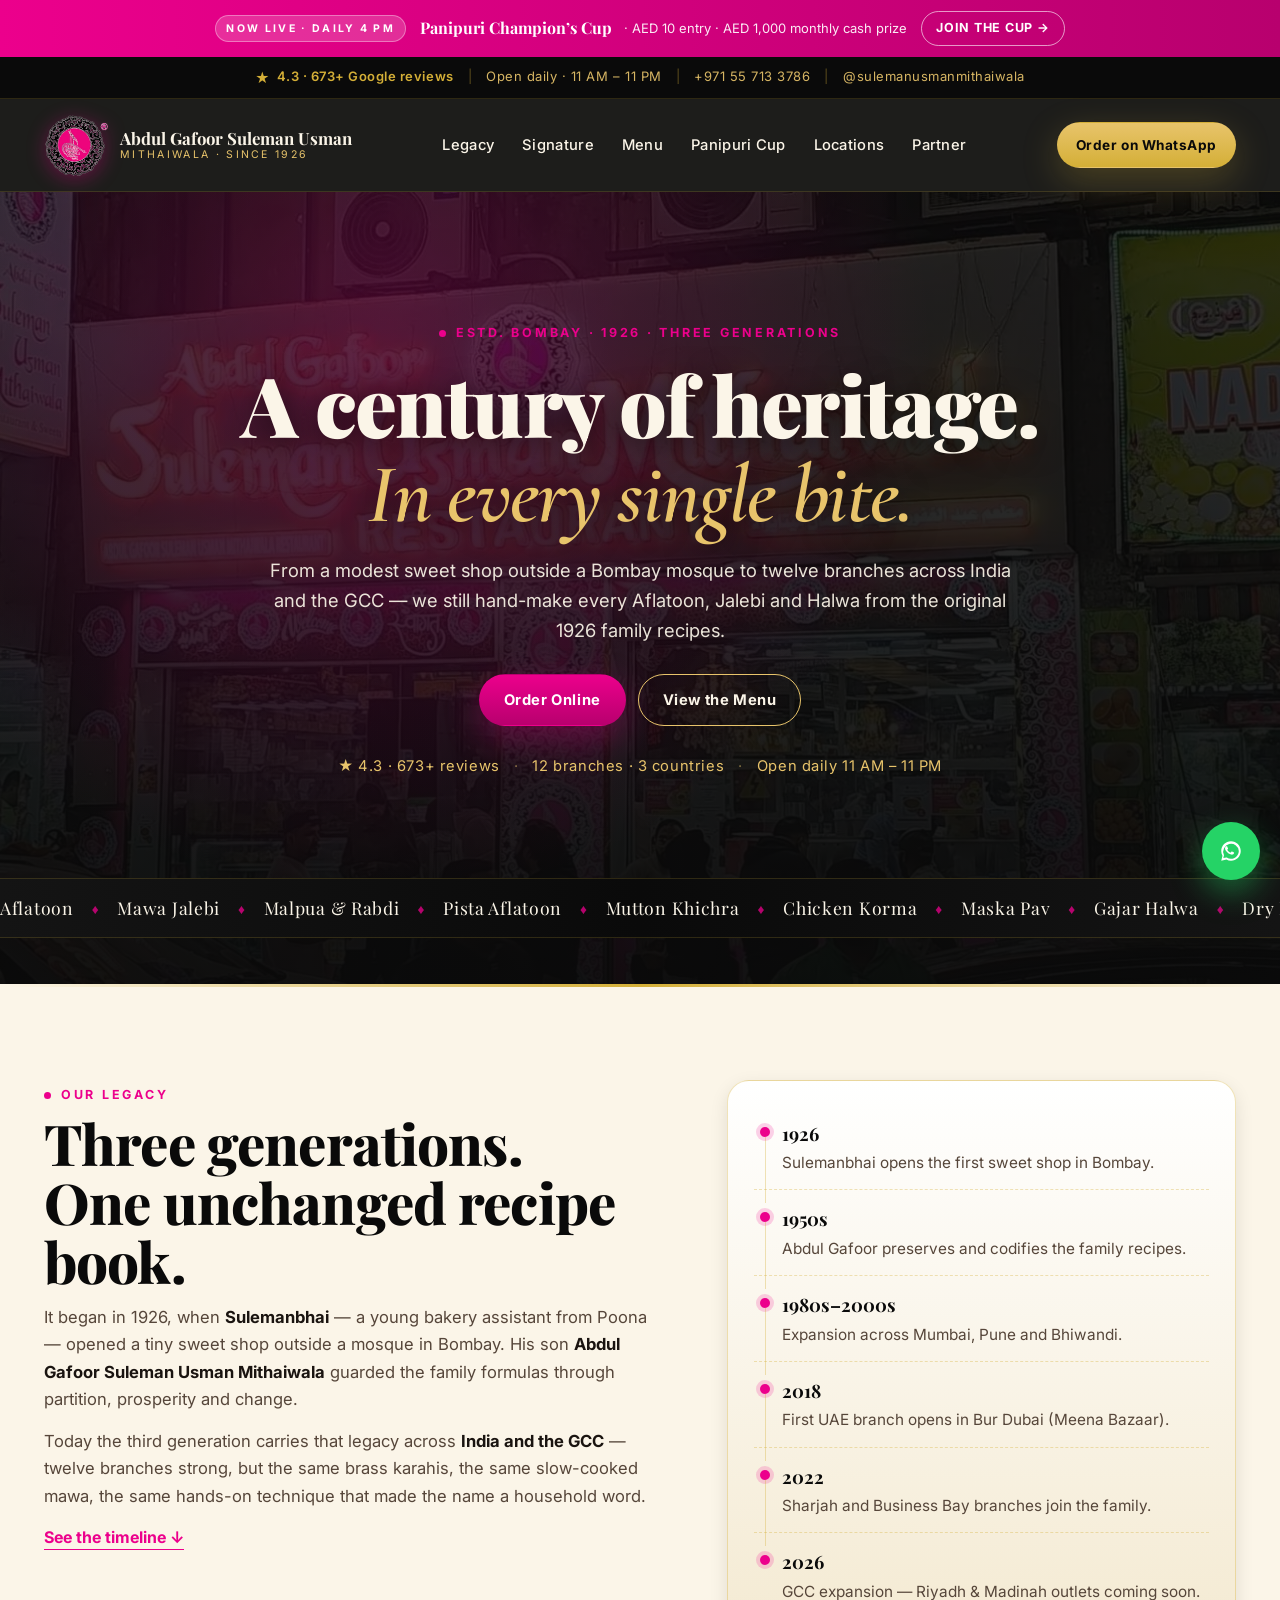
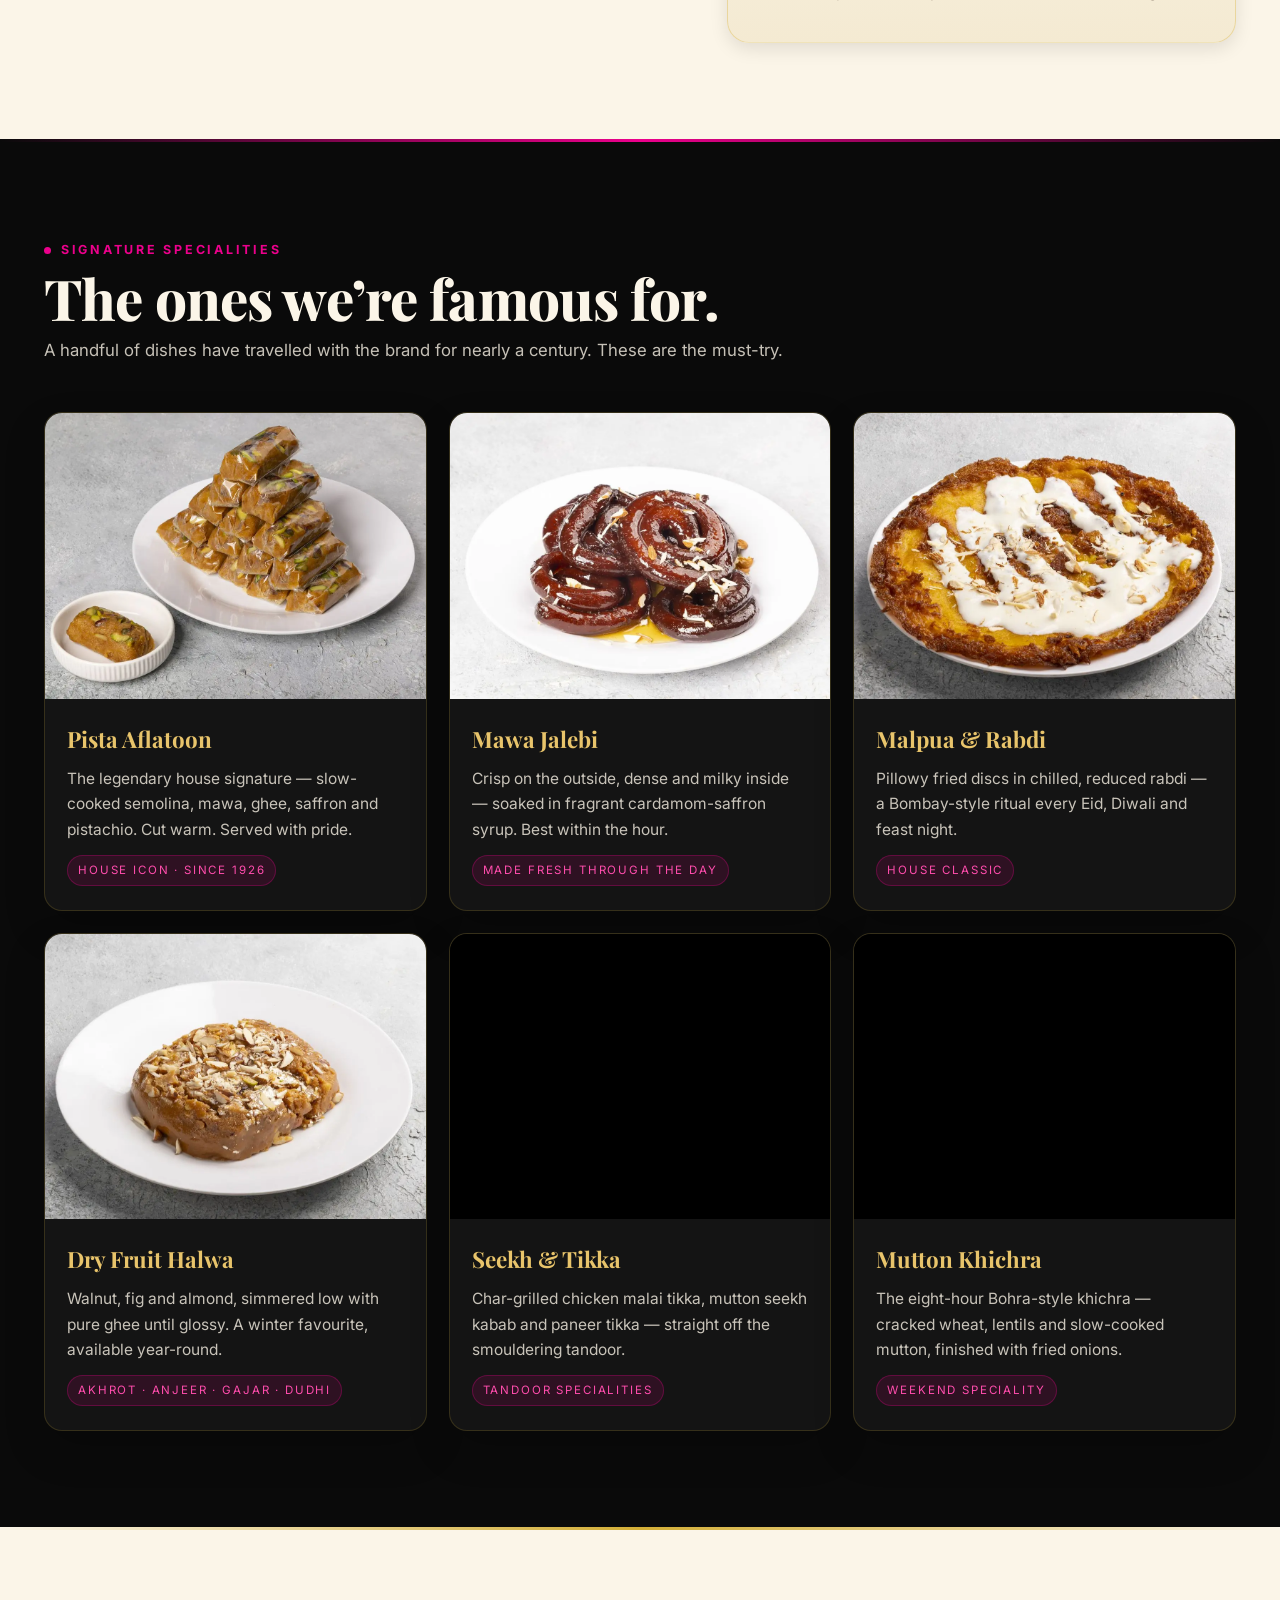
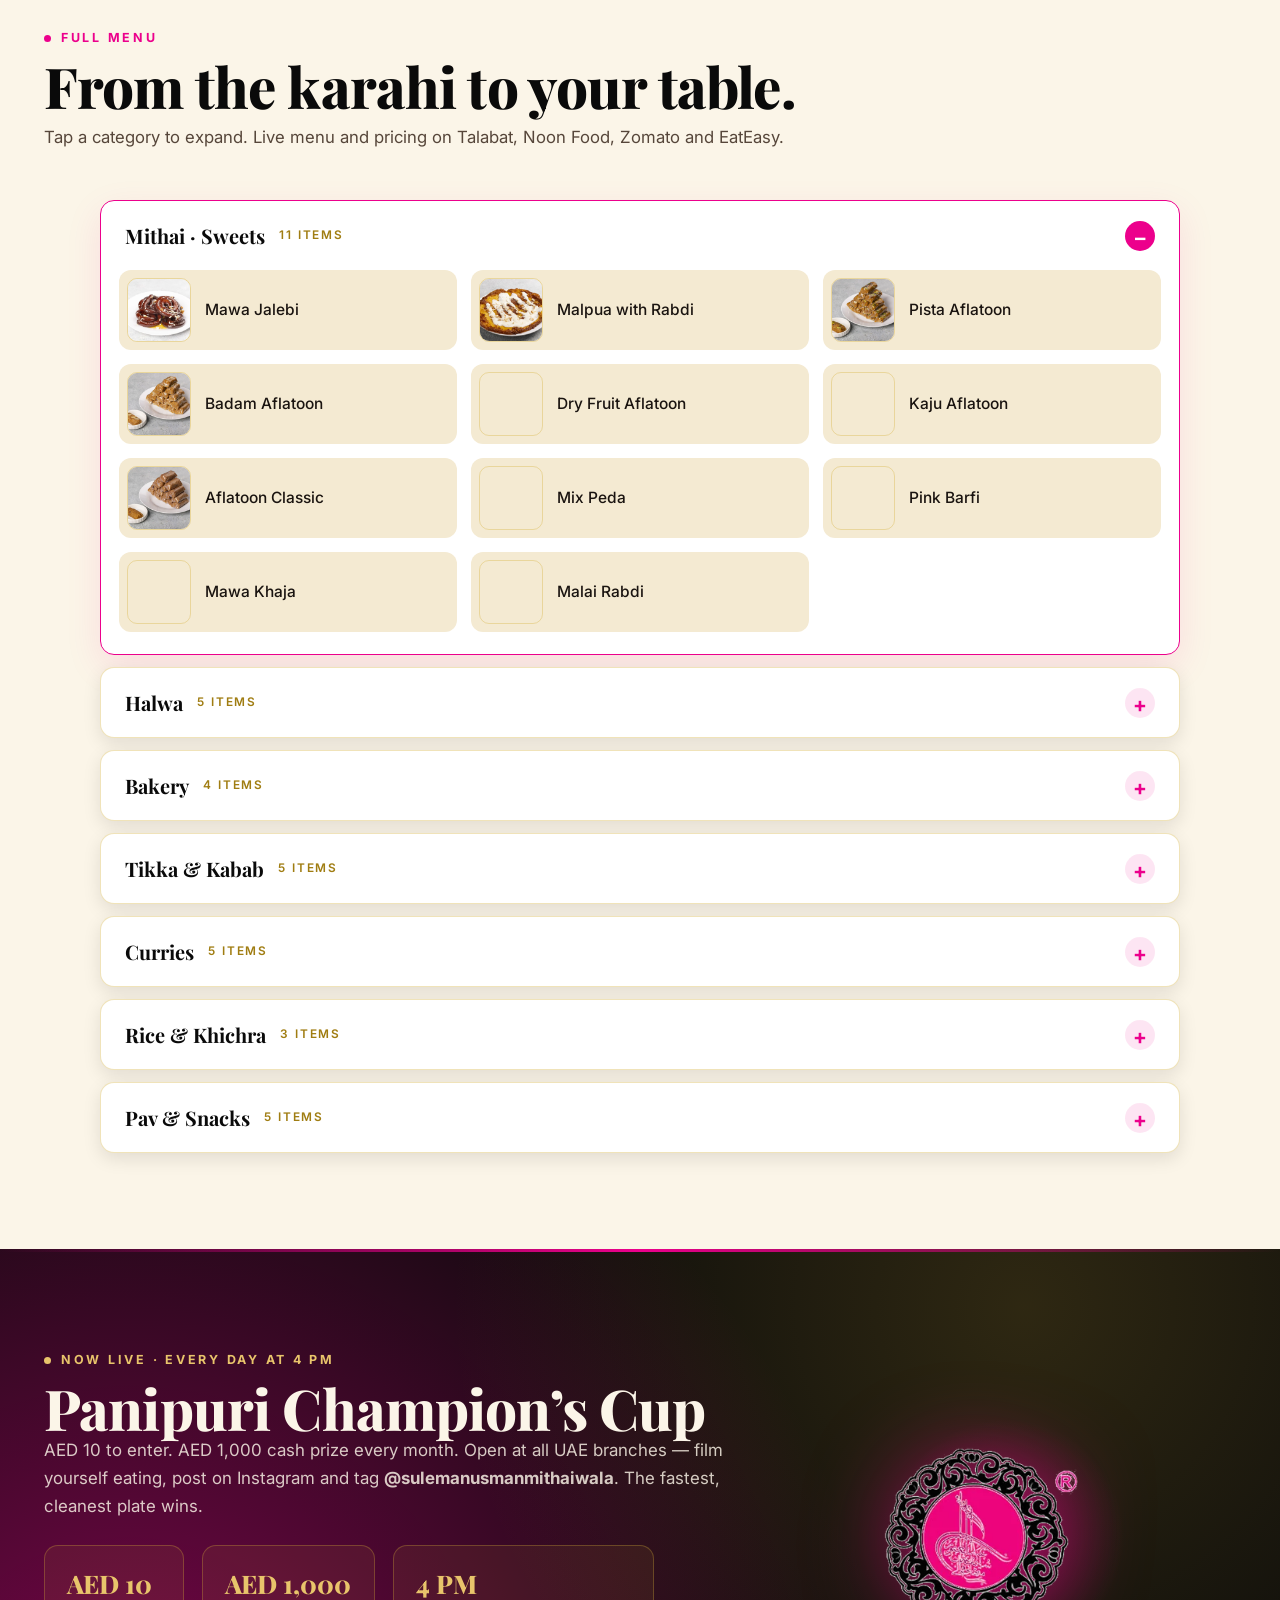
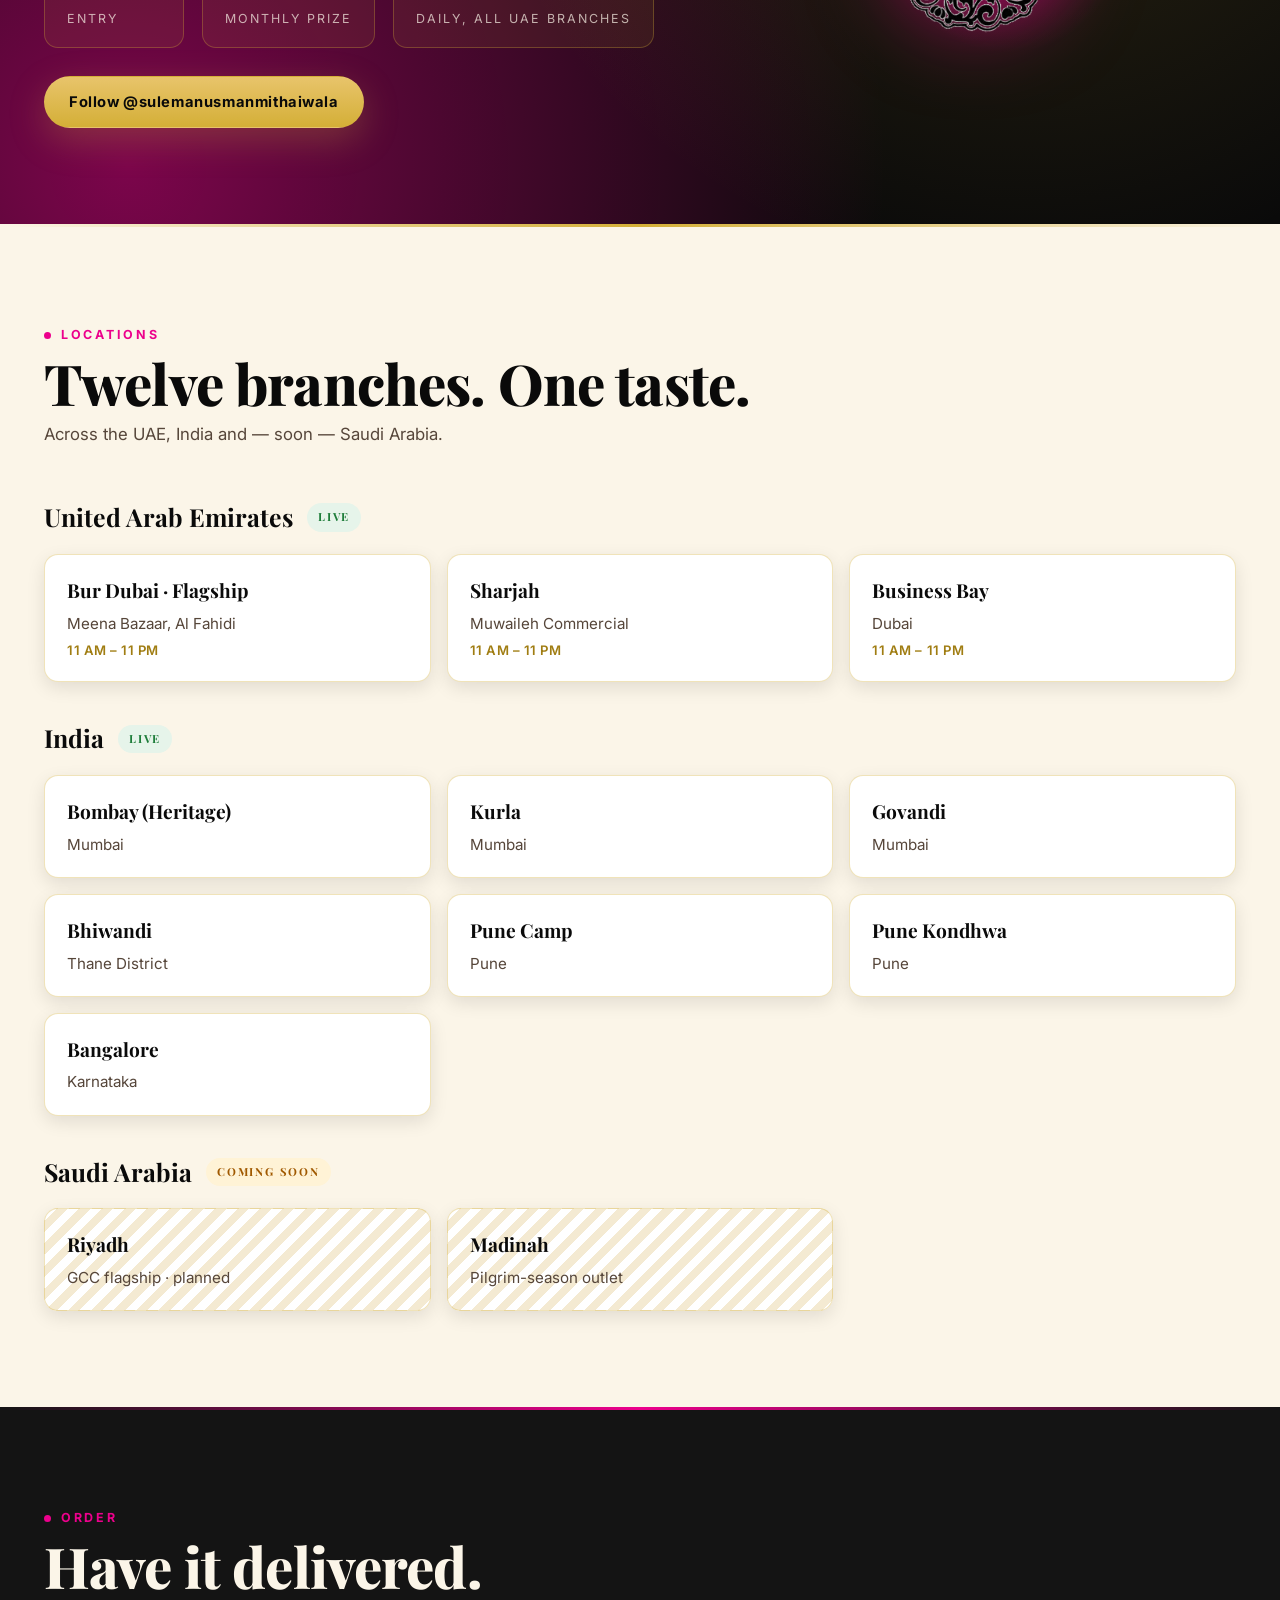
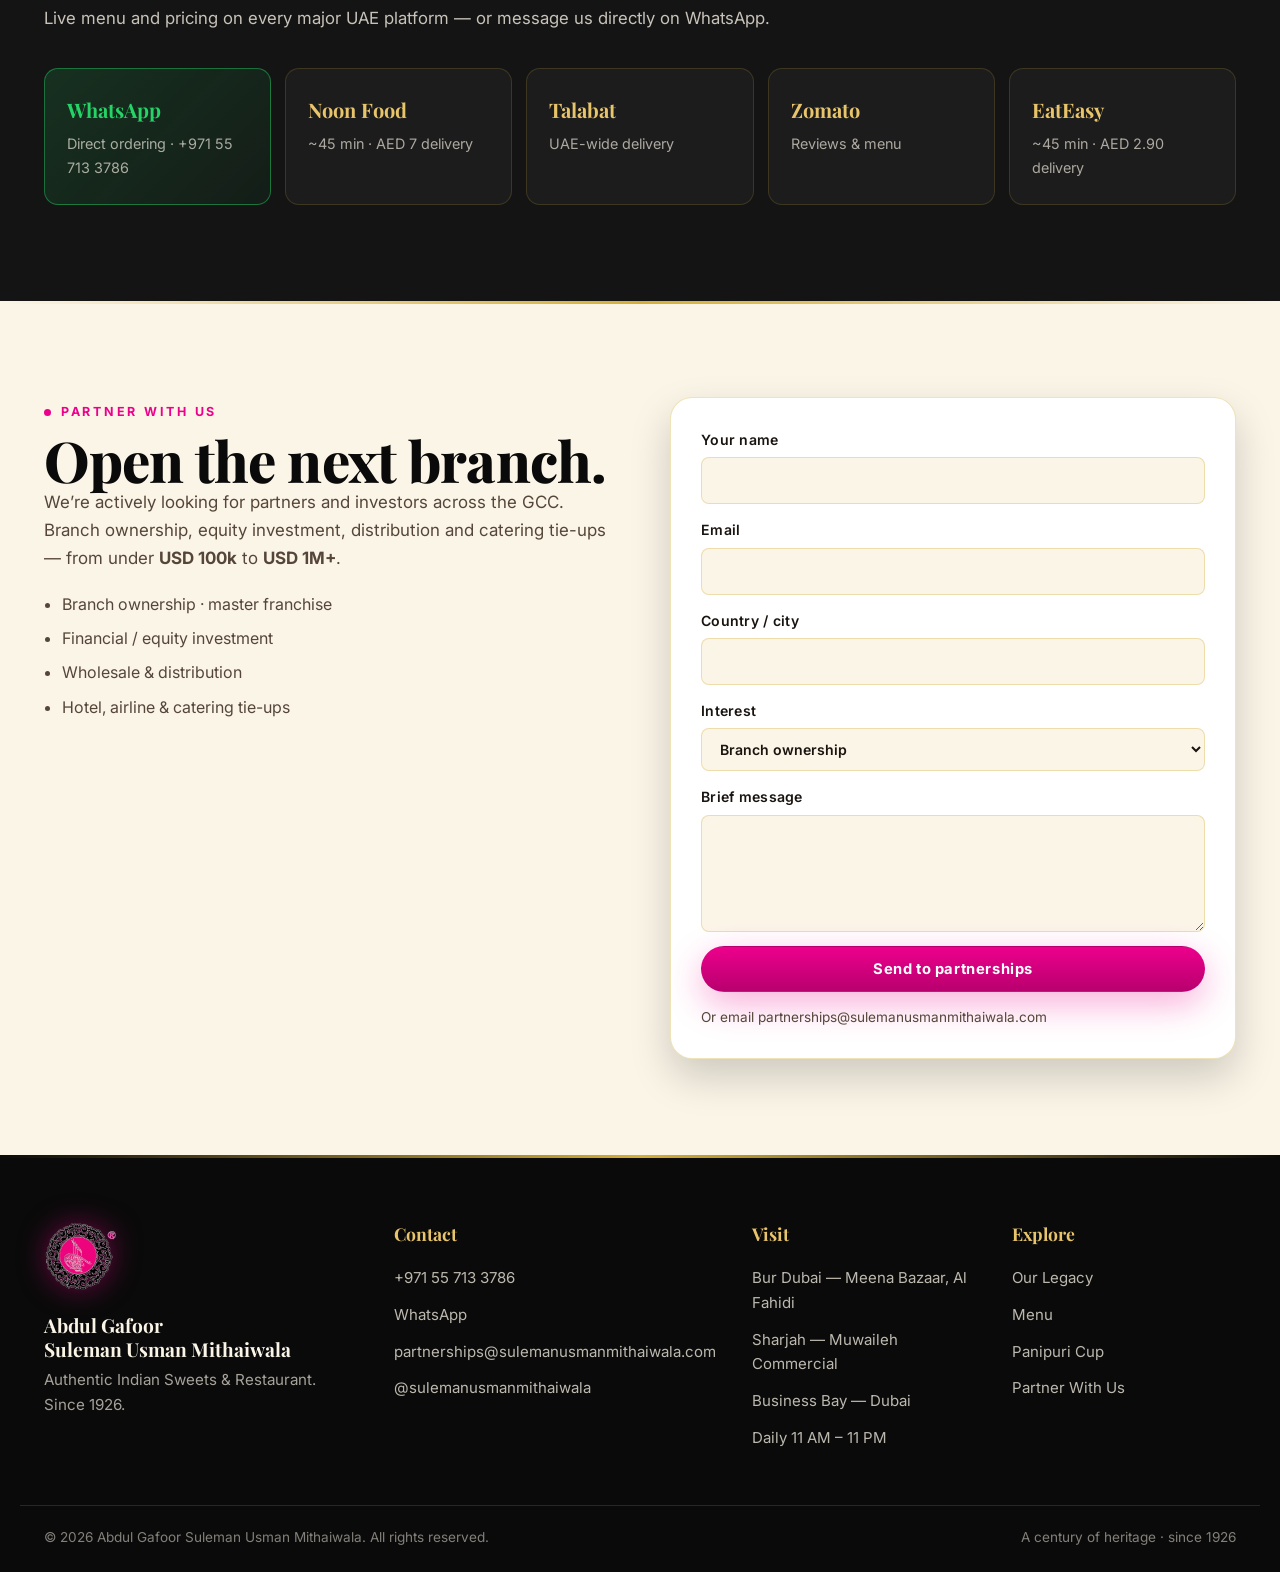
==== commit 720dc4fa: "Perf+SEO pass: WebP for all photos (~40% smaller), <picture> wrapping for browser fallback, width/he" ====
--- a/index.html
+++ b/index.html
@@ -31,8 +31,8 @@
 <meta property="og:image" content="https://www.agsulemanusmanmithaiwala.ae/images/storefront.jpg" />
 <meta property="og:image:secure_url" content="https://www.agsulemanusmanmithaiwala.ae/images/storefront.jpg" />
 <meta property="og:image:type" content="image/jpeg" />
-<meta property="og:image:width" content="1600" />
-<meta property="og:image:height" content="900" />
+<meta property="og:image:width" content="1400" />
+<meta property="og:image:height" content="787" />
 <meta property="og:image:alt" content="Abdul Gafoor Suleman Usman Mithaiwala &mdash; Bur Dubai flagship at night" />
 <meta property="og:locale" content="en_AE" />
 
@@ -44,6 +44,9 @@
 
 <link rel="icon" type="image/png" href="images/favicon.png" />
 <link rel="apple-touch-icon" href="images/favicon.png" />
+
+<!-- LCP optimization: preload hero photo (modern browsers grab WebP first) -->
+<link rel="preload" as="image" href="images/storefront.webp" type="image/webp" fetchpriority="high" />
 
 <link rel="preconnect" href="https://fonts.googleapis.com" />
 <link rel="preconnect" href="https://fonts.gstatic.com" crossorigin />
@@ -150,7 +153,7 @@
 <header class="nav" id="nav">
   <div class="container nav__inner">
     <a href="#top" class="brand" aria-label="Abdul Gafoor Suleman Usman Mithaiwala &mdash; home">
-      <span class="brand__logo"><img src="images/logo.png" alt="Abdul Gafoor Suleman Usman Mithaiwala emblem" width="64" height="64" /></span>
+      <span class="brand__logo"><picture><source srcset="images/logo.webp" type="image/webp" /><img src="images/logo.png" alt="Abdul Gafoor Suleman Usman Mithaiwala emblem" width="254" height="256" decoding="async" fetchpriority="high" /></picture></span>
       <span class="brand__text">
         <span class="brand__line1">Abdul Gafoor Suleman Usman</span>
         <span class="brand__line2">MITHAIWALA &middot; SINCE 1926</span>
@@ -187,7 +190,7 @@
 <!-- HERO -->
 <section class="hero">
   <div class="hero__bg" aria-hidden="true">
-    <img src="images/storefront.jpg" alt="" class="hero__photo" />
+    <picture><source srcset="images/storefront.webp" type="image/webp" /><img src="images/storefront.jpg" alt="" class="hero__photo" width="1400" height="787" decoding="async" fetchpriority="high" /></picture>
     <div class="hero__veil"></div>
   </div>
   <div class="container hero__inner">
@@ -259,27 +262,27 @@
       <p class="section__lede">A handful of dishes have travelled with the brand for nearly a century. These are the must-try.</p>
     </header>
     <div class="cards">
-      <article class="card"><div class="card__img"><img src="images/special-pista-aflatoon.jpg" alt="Pista Aflatoon" loading="lazy" /></div>
+      <article class="card"><div class="card__img"><picture><source srcset="images/special-pista-aflatoon.webp" type="image/webp" /><img src="images/special-pista-aflatoon.jpg" alt="Pista Aflatoon" width="1200" height="800" loading="lazy" decoding="async" /></picture></div>
         <div class="card__body"><h3>Pista Aflatoon</h3><p>The legendary house signature &mdash; slow-cooked semolina, mawa, ghee, saffron and pistachio. Cut warm. Served with pride.</p>
         <span class="card__tag">House icon &middot; since 1926</span></div>
       </article>
-      <article class="card"><div class="card__img"><img src="images/mawa-jalebi.jpg" alt="Mawa Jalebi" loading="lazy" /></div>
+      <article class="card"><div class="card__img"><picture><source srcset="images/mawa-jalebi.webp" type="image/webp" /><img src="images/mawa-jalebi.jpg" alt="Mawa Jalebi" width="1200" height="800" loading="lazy" decoding="async" /></picture></div>
         <div class="card__body"><h3>Mawa Jalebi</h3><p>Crisp on the outside, dense and milky inside &mdash; soaked in fragrant cardamom-saffron syrup. Best within the hour.</p>
         <span class="card__tag">Made fresh through the day</span></div>
       </article>
-      <article class="card"><div class="card__img"><img src="images/malpua-rabdi.jpg" alt="Malpua &amp; Rabdi" loading="lazy" /></div>
+      <article class="card"><div class="card__img"><picture><source srcset="images/malpua-rabdi.webp" type="image/webp" /><img src="images/malpua-rabdi.jpg" alt="Malpua &amp; Rabdi" width="1200" height="800" loading="lazy" decoding="async" /></picture></div>
         <div class="card__body"><h3>Malpua &amp; Rabdi</h3><p>Pillowy fried discs in chilled, reduced rabdi &mdash; a Bombay-style ritual every Eid, Diwali and feast night.</p>
         <span class="card__tag">House classic</span></div>
       </article>
-      <article class="card"><div class="card__img"><img src="images/dryfruit-halwa.jpg" alt="Dry Fruit Halwa" loading="lazy" /></div>
+      <article class="card"><div class="card__img"><picture><source srcset="images/dryfruit-halwa.webp" type="image/webp" /><img src="images/dryfruit-halwa.jpg" alt="Dry Fruit Halwa" width="1200" height="800" loading="lazy" decoding="async" /></picture></div>
         <div class="card__body"><h3>Dry Fruit Halwa</h3><p>Walnut, fig and almond, simmered low with pure ghee until glossy. A winter favourite, available year-round.</p>
         <span class="card__tag">Akhrot &middot; Anjeer &middot; Gajar &middot; Dudhi</span></div>
       </article>
-      <article class="card"><div class="card__img"><img src="images/mutton-seekh-kabab.jpg" alt="Mutton Seekh Kabab" loading="lazy" /></div>
+      <article class="card"><div class="card__img"><picture><source srcset="images/mutton-seekh-kabab.webp" type="image/webp" /><img src="images/mutton-seekh-kabab.jpg" alt="Mutton Seekh Kabab" width="1200" height="800" loading="lazy" decoding="async" /></picture></div>
         <div class="card__body"><h3>Seekh &amp; Tikka</h3><p>Char-grilled chicken malai tikka, mutton seekh kabab and paneer tikka &mdash; straight off the smouldering tandoor.</p>
         <span class="card__tag">Tandoor specialities</span></div>
       </article>
-      <article class="card"><div class="card__img"><img src="images/mutton-khichra.jpg" alt="Mutton Khichra" loading="lazy" /></div>
+      <article class="card"><div class="card__img"><picture><source srcset="images/mutton-khichra.webp" type="image/webp" /><img src="images/mutton-khichra.jpg" alt="Mutton Khichra" width="1200" height="800" loading="lazy" decoding="async" /></picture></div>
         <div class="card__body"><h3>Mutton Khichra</h3><p>The eight-hour Bohra-style khichra &mdash; cracked wheat, lentils and slow-cooked mutton, finished with fried onions.</p>
         <span class="card__tag">Weekend speciality</span></div>
       </article>
@@ -300,74 +303,74 @@
       <details class="menu__cat" open>
         <summary><span>Mithai &middot; Sweets</span><span class="menu__count">11 items</span></summary>
         <ul class="menu__items">
-          <li><img src="images/mawa-jalebi.jpg" alt="" loading="lazy" /><span>Mawa Jalebi</span></li>
-          <li><img src="images/malpua-rabdi.jpg" alt="" loading="lazy" /><span>Malpua with Rabdi</span></li>
-          <li><img src="images/special-pista-aflatoon.jpg" alt="" loading="lazy" /><span>Pista Aflatoon</span></li>
-          <li><img src="images/special-badam-aflatoon.jpg" alt="" loading="lazy" /><span>Badam Aflatoon</span></li>
-          <li><img src="images/dryfruit-aflatoon.jpg" alt="" loading="lazy" /><span>Dry Fruit Aflatoon</span></li>
-          <li><img src="images/kaju-aflatoon.jpg" alt="" loading="lazy" /><span>Kaju Aflatoon</span></li>
-          <li><img src="images/normal-aflatoon.jpg" alt="" loading="lazy" /><span>Aflatoon Classic</span></li>
-          <li><img src="images/mix-peda.jpg" alt="" loading="lazy" /><span>Mix Peda</span></li>
-          <li><img src="images/pink-barfi.jpg" alt="" loading="lazy" /><span>Pink Barfi</span></li>
-          <li><img src="images/mawa-khaja.jpg" alt="" loading="lazy" /><span>Mawa Khaja</span></li>
-          <li><img src="images/malai-rabdi.jpg" alt="" loading="lazy" /><span>Malai Rabdi</span></li>
+          <li><picture><source srcset="images/mawa-jalebi.webp" type="image/webp" /><img src="images/mawa-jalebi.jpg" alt="" width="1200" height="800" loading="lazy" decoding="async" /></picture><span>Mawa Jalebi</span></li>
+          <li><picture><source srcset="images/malpua-rabdi.webp" type="image/webp" /><img src="images/malpua-rabdi.jpg" alt="" width="1200" height="800" loading="lazy" decoding="async" /></picture><span>Malpua with Rabdi</span></li>
+          <li><picture><source srcset="images/special-pista-aflatoon.webp" type="image/webp" /><img src="images/special-pista-aflatoon.jpg" alt="" width="1200" height="800" loading="lazy" decoding="async" /></picture><span>Pista Aflatoon</span></li>
+          <li><picture><source srcset="images/special-badam-aflatoon.webp" type="image/webp" /><img src="images/special-badam-aflatoon.jpg" alt="" width="1200" height="800" loading="lazy" decoding="async" /></picture><span>Badam Aflatoon</span></li>
+          <li><picture><source srcset="images/dryfruit-aflatoon.webp" type="image/webp" /><img src="images/dryfruit-aflatoon.jpg" alt="" width="1200" height="800" loading="lazy" decoding="async" /></picture><span>Dry Fruit Aflatoon</span></li>
+          <li><picture><source srcset="images/kaju-aflatoon.webp" type="image/webp" /><img src="images/kaju-aflatoon.jpg" alt="" width="1200" height="800" loading="lazy" decoding="async" /></picture><span>Kaju Aflatoon</span></li>
+          <li><picture><source srcset="images/normal-aflatoon.webp" type="image/webp" /><img src="images/normal-aflatoon.jpg" alt="" width="1200" height="800" loading="lazy" decoding="async" /></picture><span>Aflatoon Classic</span></li>
+          <li><picture><source srcset="images/mix-peda.webp" type="image/webp" /><img src="images/mix-peda.jpg" alt="" width="1200" height="800" loading="lazy" decoding="async" /></picture><span>Mix Peda</span></li>
+          <li><picture><source srcset="images/pink-barfi.webp" type="image/webp" /><img src="images/pink-barfi.jpg" alt="" width="1200" height="800" loading="lazy" decoding="async" /></picture><span>Pink Barfi</span></li>
+          <li><picture><source srcset="images/mawa-khaja.webp" type="image/webp" /><img src="images/mawa-khaja.jpg" alt="" width="1200" height="800" loading="lazy" decoding="async" /></picture><span>Mawa Khaja</span></li>
+          <li><picture><source srcset="images/malai-rabdi.webp" type="image/webp" /><img src="images/malai-rabdi.jpg" alt="" width="1200" height="800" loading="lazy" decoding="async" /></picture><span>Malai Rabdi</span></li>
         </ul>
       </details>
       <details class="menu__cat">
         <summary><span>Halwa</span><span class="menu__count">5 items</span></summary>
         <ul class="menu__items">
-          <li><img src="images/dryfruit-halwa.jpg" alt="" loading="lazy" /><span>Dry Fruit Halwa</span></li>
-          <li><img src="images/akhrot-halwa.jpg" alt="" loading="lazy" /><span>Akhrot Halwa</span></li>
-          <li><img src="images/anjeer-halwa.jpg" alt="" loading="lazy" /><span>Anjeer Halwa</span></li>
-          <li><img src="images/gajar-halwa.jpg" alt="" loading="lazy" /><span>Gajar Halwa</span></li>
-          <li><img src="images/dudhi-halwa.jpg" alt="" loading="lazy" /><span>Dudhi Halwa</span></li>
+          <li><picture><source srcset="images/dryfruit-halwa.webp" type="image/webp" /><img src="images/dryfruit-halwa.jpg" alt="" width="1200" height="800" loading="lazy" decoding="async" /></picture><span>Dry Fruit Halwa</span></li>
+          <li><picture><source srcset="images/akhrot-halwa.webp" type="image/webp" /><img src="images/akhrot-halwa.jpg" alt="" width="1200" height="800" loading="lazy" decoding="async" /></picture><span>Akhrot Halwa</span></li>
+          <li><picture><source srcset="images/anjeer-halwa.webp" type="image/webp" /><img src="images/anjeer-halwa.jpg" alt="" width="1200" height="800" loading="lazy" decoding="async" /></picture><span>Anjeer Halwa</span></li>
+          <li><picture><source srcset="images/gajar-halwa.webp" type="image/webp" /><img src="images/gajar-halwa.jpg" alt="" width="1200" height="800" loading="lazy" decoding="async" /></picture><span>Gajar Halwa</span></li>
+          <li><picture><source srcset="images/dudhi-halwa.webp" type="image/webp" /><img src="images/dudhi-halwa.jpg" alt="" width="1200" height="800" loading="lazy" decoding="async" /></picture><span>Dudhi Halwa</span></li>
         </ul>
       </details>
       <details class="menu__cat">
         <summary><span>Bakery</span><span class="menu__count">4 items</span></summary>
         <ul class="menu__items">
-          <li><img src="images/nankhatai-rawa.jpg" alt="" loading="lazy" /><span>Nankhatai Rawa</span></li>
-          <li><img src="images/nankhatai-dryfruit.jpg" alt="" loading="lazy" /><span>Nankhatai Dry Fruit</span></li>
-          <li><img src="images/maska-khari.jpg" alt="" loading="lazy" /><span>Maska Khari</span></li>
-          <li><img src="images/maska-pav.jpg" alt="" loading="lazy" /><span>Maska Pav Kadak</span></li>
+          <li><picture><source srcset="images/nankhatai-rawa.webp" type="image/webp" /><img src="images/nankhatai-rawa.jpg" alt="" width="1200" height="800" loading="lazy" decoding="async" /></picture><span>Nankhatai Rawa</span></li>
+          <li><picture><source srcset="images/nankhatai-dryfruit.webp" type="image/webp" /><img src="images/nankhatai-dryfruit.jpg" alt="" width="1200" height="800" loading="lazy" decoding="async" /></picture><span>Nankhatai Dry Fruit</span></li>
+          <li><picture><source srcset="images/maska-khari.webp" type="image/webp" /><img src="images/maska-khari.jpg" alt="" width="1200" height="800" loading="lazy" decoding="async" /></picture><span>Maska Khari</span></li>
+          <li><picture><source srcset="images/maska-pav.webp" type="image/webp" /><img src="images/maska-pav.jpg" alt="" width="1200" height="800" loading="lazy" decoding="async" /></picture><span>Maska Pav Kadak</span></li>
         </ul>
       </details>
       <details class="menu__cat">
         <summary><span>Tikka &amp; Kabab</span><span class="menu__count">5 items</span></summary>
         <ul class="menu__items">
-          <li><img src="images/chicken-tikka.jpg" alt="" loading="lazy" /><span>Chicken Tikka</span></li>
-          <li><img src="images/chicken-malai-tikka.jpg" alt="" loading="lazy" /><span>Chicken Malai Tikka</span></li>
-          <li><img src="images/chicken-seekh-kabab.jpg" alt="" loading="lazy" /><span>Chicken Seekh Kabab</span></li>
-          <li><img src="images/mutton-seekh-kabab.jpg" alt="" loading="lazy" /><span>Mutton Seekh Kabab</span></li>
-          <li><img src="images/paneer-tikka.jpg" alt="" loading="lazy" /><span>Paneer Tikka</span></li>
+          <li><picture><source srcset="images/chicken-tikka.webp" type="image/webp" /><img src="images/chicken-tikka.jpg" alt="" width="1200" height="800" loading="lazy" decoding="async" /></picture><span>Chicken Tikka</span></li>
+          <li><picture><source srcset="images/chicken-malai-tikka.webp" type="image/webp" /><img src="images/chicken-malai-tikka.jpg" alt="" width="1200" height="800" loading="lazy" decoding="async" /></picture><span>Chicken Malai Tikka</span></li>
+          <li><picture><source srcset="images/chicken-seekh-kabab.webp" type="image/webp" /><img src="images/chicken-seekh-kabab.jpg" alt="" width="1200" height="800" loading="lazy" decoding="async" /></picture><span>Chicken Seekh Kabab</span></li>
+          <li><picture><source srcset="images/mutton-seekh-kabab.webp" type="image/webp" /><img src="images/mutton-seekh-kabab.jpg" alt="" width="1200" height="800" loading="lazy" decoding="async" /></picture><span>Mutton Seekh Kabab</span></li>
+          <li><picture><source srcset="images/paneer-tikka.webp" type="image/webp" /><img src="images/paneer-tikka.jpg" alt="" width="1200" height="800" loading="lazy" decoding="async" /></picture><span>Paneer Tikka</span></li>
         </ul>
       </details>
       <details class="menu__cat">
         <summary><span>Curries</span><span class="menu__count">5 items</span></summary>
         <ul class="menu__items">
-          <li><img src="images/chicken-korma.jpg" alt="" loading="lazy" /><span>Chicken Korma</span></li>
-          <li><img src="images/chicken-curry.jpg" alt="" loading="lazy" /><span>Chicken Curry</span></li>
-          <li><img src="images/chicken-kali-mirch.jpg" alt="" loading="lazy" /><span>Chicken Kali Mirch</span></li>
-          <li><img src="images/karahi-paneer.jpg" alt="" loading="lazy" /><span>Karahi Paneer</span></li>
-          <li><img src="images/paneer-methi-malai.jpg" alt="" loading="lazy" /><span>Paneer Methi Malai</span></li>
+          <li><picture><source srcset="images/chicken-korma.webp" type="image/webp" /><img src="images/chicken-korma.jpg" alt="" width="1200" height="800" loading="lazy" decoding="async" /></picture><span>Chicken Korma</span></li>
+          <li><picture><source srcset="images/chicken-curry.webp" type="image/webp" /><img src="images/chicken-curry.jpg" alt="" width="1200" height="800" loading="lazy" decoding="async" /></picture><span>Chicken Curry</span></li>
+          <li><picture><source srcset="images/chicken-kali-mirch.webp" type="image/webp" /><img src="images/chicken-kali-mirch.jpg" alt="" width="1200" height="800" loading="lazy" decoding="async" /></picture><span>Chicken Kali Mirch</span></li>
+          <li><picture><source srcset="images/karahi-paneer.webp" type="image/webp" /><img src="images/karahi-paneer.jpg" alt="" width="1200" height="800" loading="lazy" decoding="async" /></picture><span>Karahi Paneer</span></li>
+          <li><picture><source srcset="images/paneer-methi-malai.webp" type="image/webp" /><img src="images/paneer-methi-malai.jpg" alt="" width="1200" height="800" loading="lazy" decoding="async" /></picture><span>Paneer Methi Malai</span></li>
         </ul>
       </details>
       <details class="menu__cat">
         <summary><span>Rice &amp; Khichra</span><span class="menu__count">3 items</span></summary>
         <ul class="menu__items">
-          <li><img src="images/mutton-khichra.jpg" alt="" loading="lazy" /><span>Mutton Khichra</span></li>
-          <li><img src="images/dalcha-chawal.jpg" alt="" loading="lazy" /><span>Dalcha Chawal</span></li>
-          <li><img src="images/chicken-fried-rice.jpg" alt="" loading="lazy" /><span>Chicken Fried Rice</span></li>
+          <li><picture><source srcset="images/mutton-khichra.webp" type="image/webp" /><img src="images/mutton-khichra.jpg" alt="" width="1200" height="800" loading="lazy" decoding="async" /></picture><span>Mutton Khichra</span></li>
+          <li><picture><source srcset="images/dalcha-chawal.webp" type="image/webp" /><img src="images/dalcha-chawal.jpg" alt="" width="1200" height="800" loading="lazy" decoding="async" /></picture><span>Dalcha Chawal</span></li>
+          <li><picture><source srcset="images/chicken-fried-rice.webp" type="image/webp" /><img src="images/chicken-fried-rice.jpg" alt="" width="1200" height="800" loading="lazy" decoding="async" /></picture><span>Chicken Fried Rice</span></li>
         </ul>
       </details>
       <details class="menu__cat">
         <summary><span>Pav &amp; Snacks</span><span class="menu__count">5 items</span></summary>
         <ul class="menu__items">
-          <li><img src="images/keema-pav.jpg" alt="" loading="lazy" /><span>Keema Pav</span></li>
-          <li><img src="images/double-kabab-pav.jpg" alt="" loading="lazy" /><span>Double Kabab Pav</span></li>
-          <li><img src="images/jeera-butter.jpg" alt="" loading="lazy" /><span>Jeera Butter Pav</span></li>
-          <li><img src="images/bheja-fry.jpg" alt="" loading="lazy" /><span>Bheja Fry Special</span></li>
-          <li><img src="images/tawa-kaleji.jpg" alt="" loading="lazy" /><span>Tawa Kaleji Special</span></li>
+          <li><picture><source srcset="images/keema-pav.webp" type="image/webp" /><img src="images/keema-pav.jpg" alt="" width="1200" height="800" loading="lazy" decoding="async" /></picture><span>Keema Pav</span></li>
+          <li><picture><source srcset="images/double-kabab-pav.webp" type="image/webp" /><img src="images/double-kabab-pav.jpg" alt="" width="1200" height="800" loading="lazy" decoding="async" /></picture><span>Double Kabab Pav</span></li>
+          <li><picture><source srcset="images/jeera-butter.webp" type="image/webp" /><img src="images/jeera-butter.jpg" alt="" width="1200" height="800" loading="lazy" decoding="async" /></picture><span>Jeera Butter Pav</span></li>
+          <li><picture><source srcset="images/bheja-fry.webp" type="image/webp" /><img src="images/bheja-fry.jpg" alt="" width="1200" height="800" loading="lazy" decoding="async" /></picture><span>Bheja Fry Special</span></li>
+          <li><picture><source srcset="images/tawa-kaleji.webp" type="image/webp" /><img src="images/tawa-kaleji.jpg" alt="" width="1200" height="800" loading="lazy" decoding="async" /></picture><span>Tawa Kaleji Special</span></li>
         </ul>
       </details>
     </div>
@@ -393,7 +396,7 @@
       <a class="btn btn--gold" href="https://www.instagram.com/sulemanusmanmithaiwala" target="_blank" rel="noopener">Follow @sulemanusmanmithaiwala</a>
     </div>
     <div class="panipuri__crest" aria-hidden="true">
-      <img src="images/logo.png" alt="" class="panipuri__logo" />
+      <picture><source srcset="images/logo.webp" type="image/webp" /><img src="images/logo.png" alt="" class="panipuri__logo" width="254" height="256" loading="lazy" decoding="async" /></picture>
       <div class="panipuri__ring"></div>
     </div>
   </div>
@@ -518,7 +521,7 @@
 <footer class="foot" id="contact">
   <div class="container foot__grid">
     <div class="foot__brand">
-      <span class="brand__logo brand__logo--footer"><img src="images/logo.png" alt="" /></span>
+      <span class="brand__logo brand__logo--footer"><picture><source srcset="images/logo.webp" type="image/webp" /><img src="images/logo.png" alt="" width="254" height="256" loading="lazy" decoding="async" /></picture></span>
       <h3>Abdul Gafoor<br/>Suleman Usman Mithaiwala</h3>
       <p>Authentic Indian Sweets &amp; Restaurant. Since 1926.</p>
     </div>
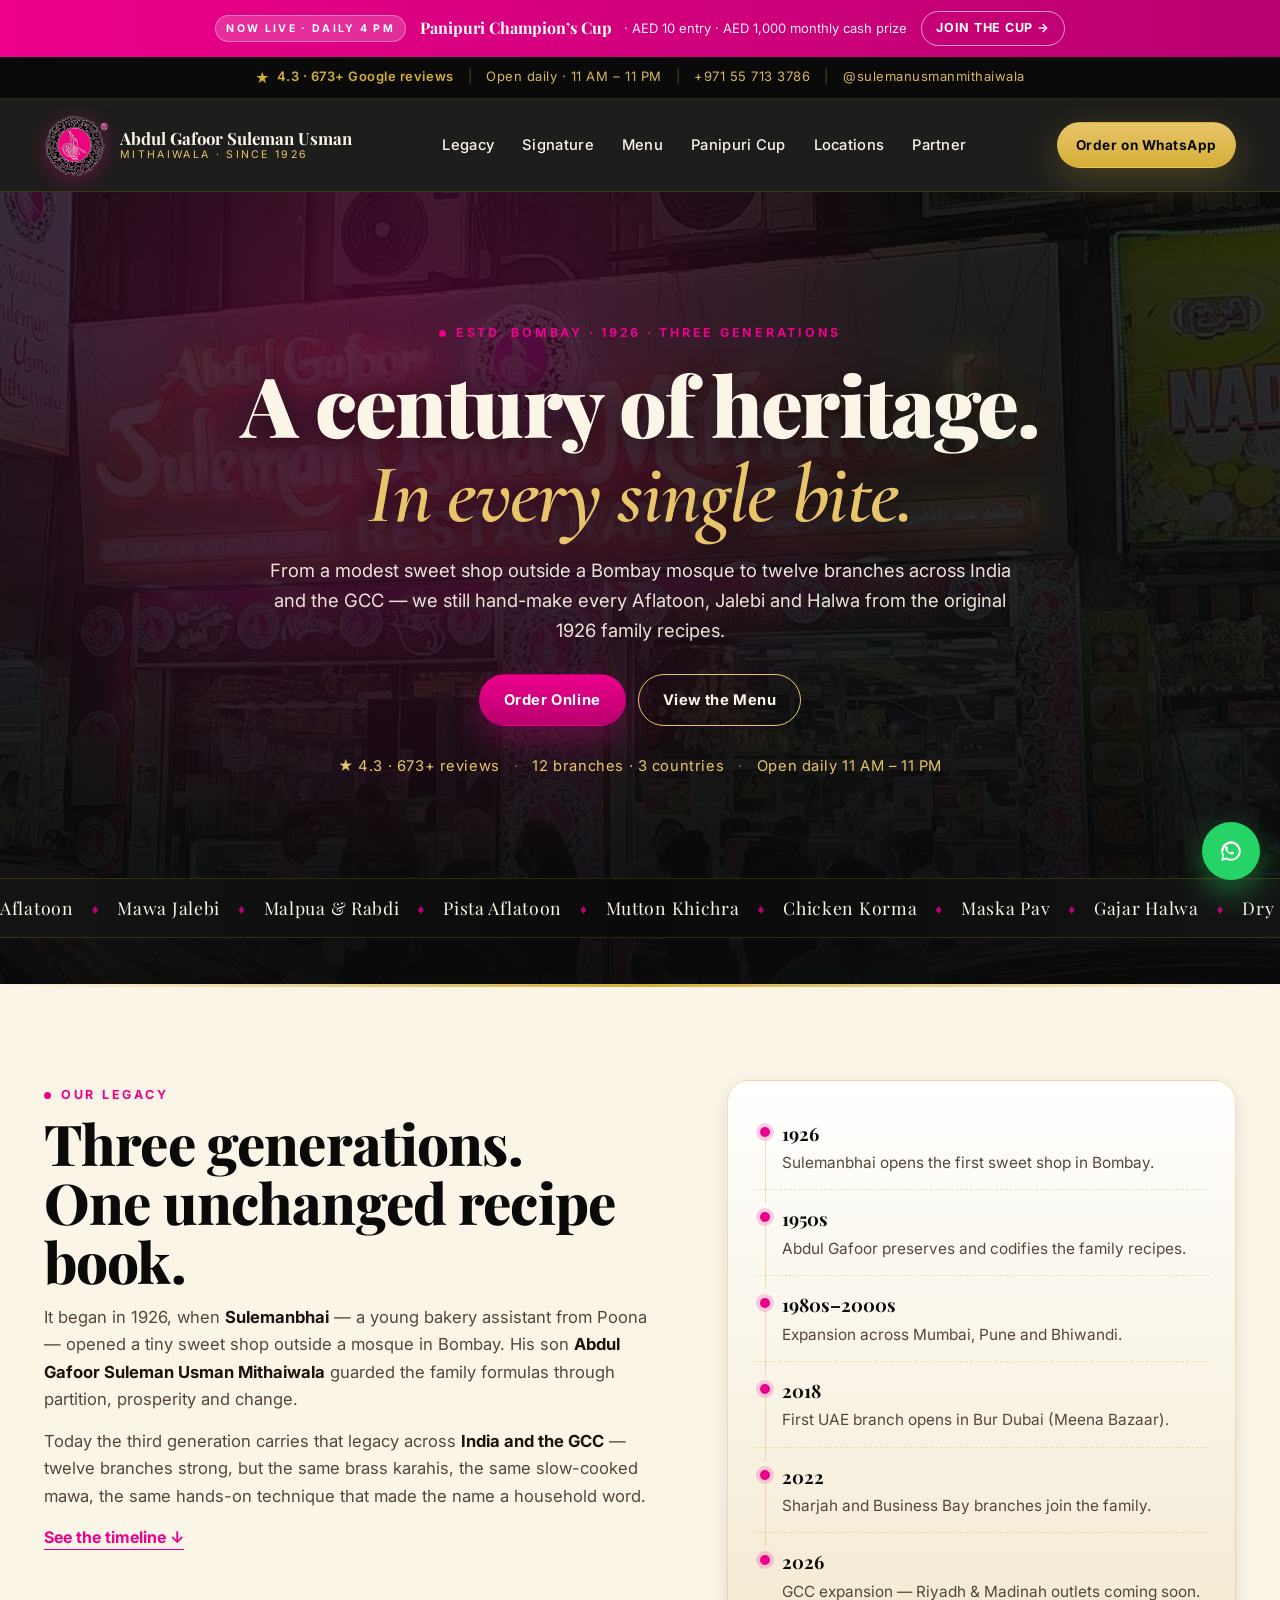
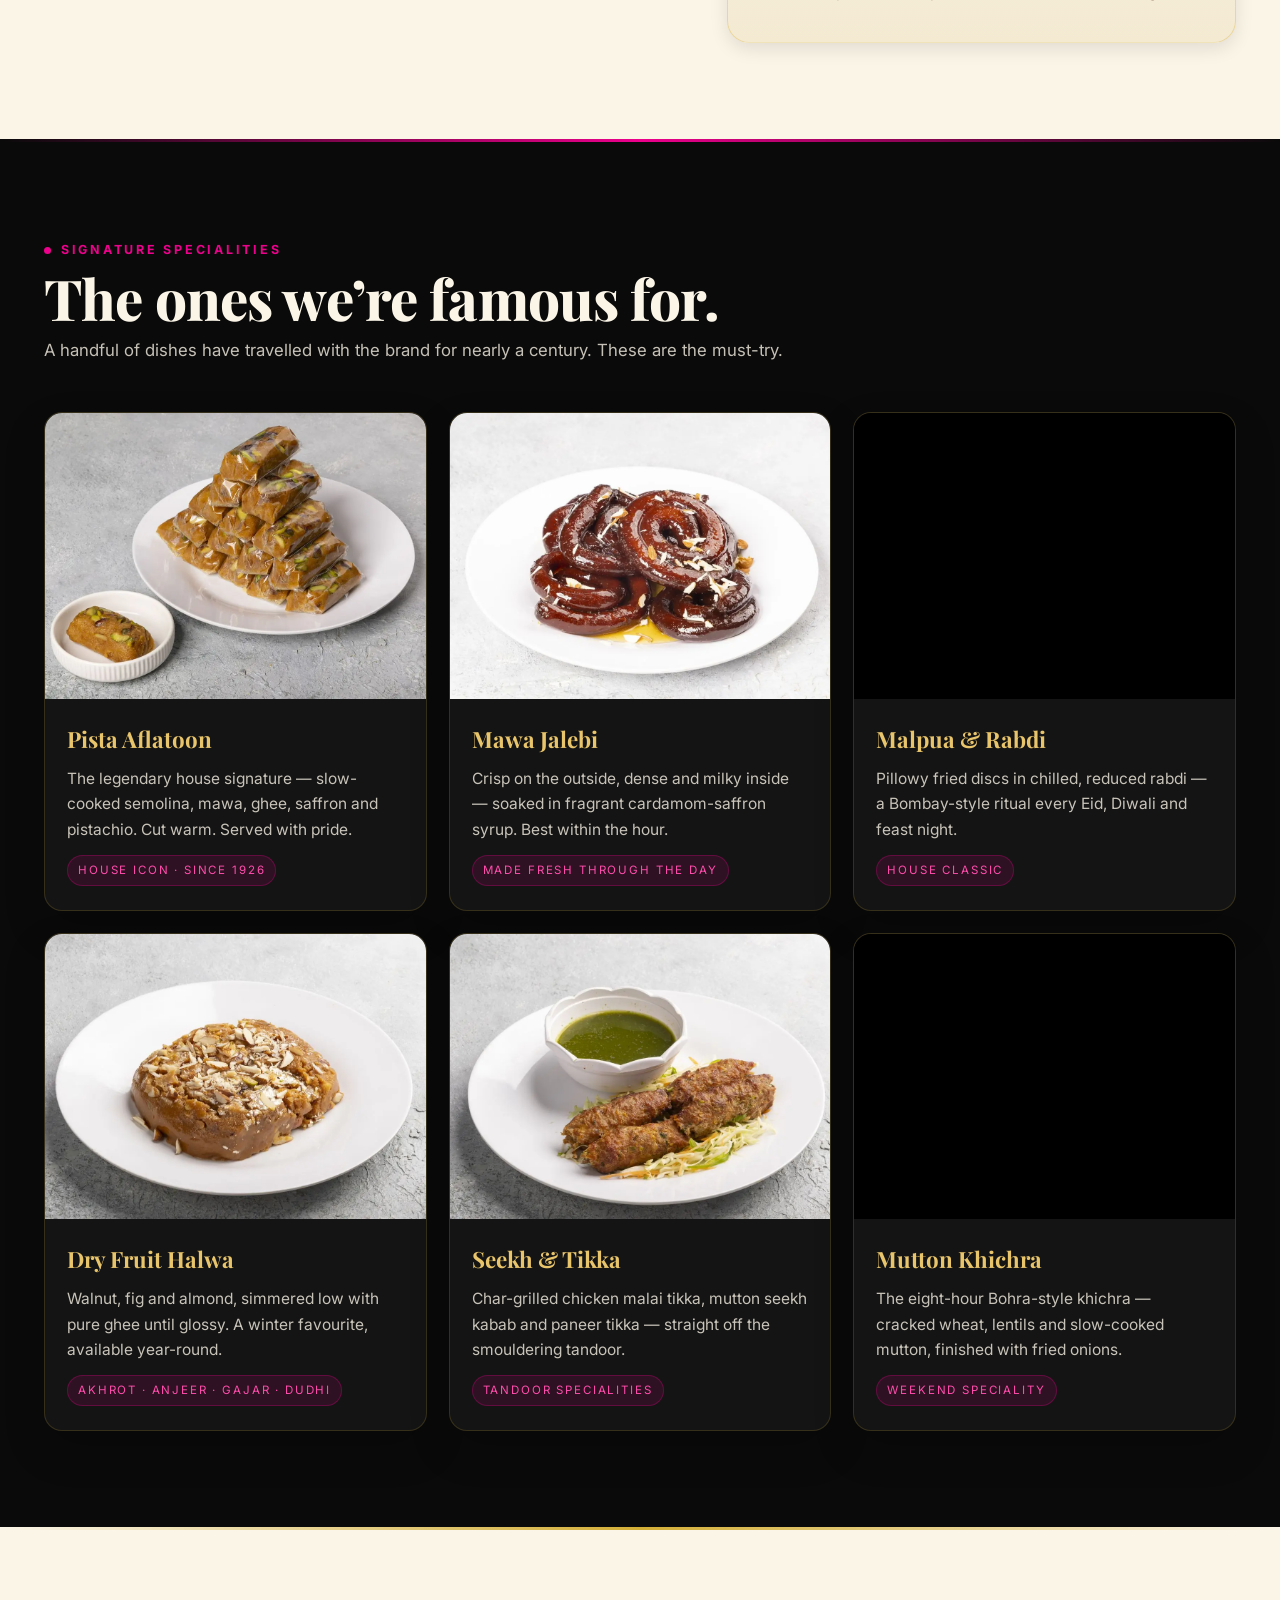
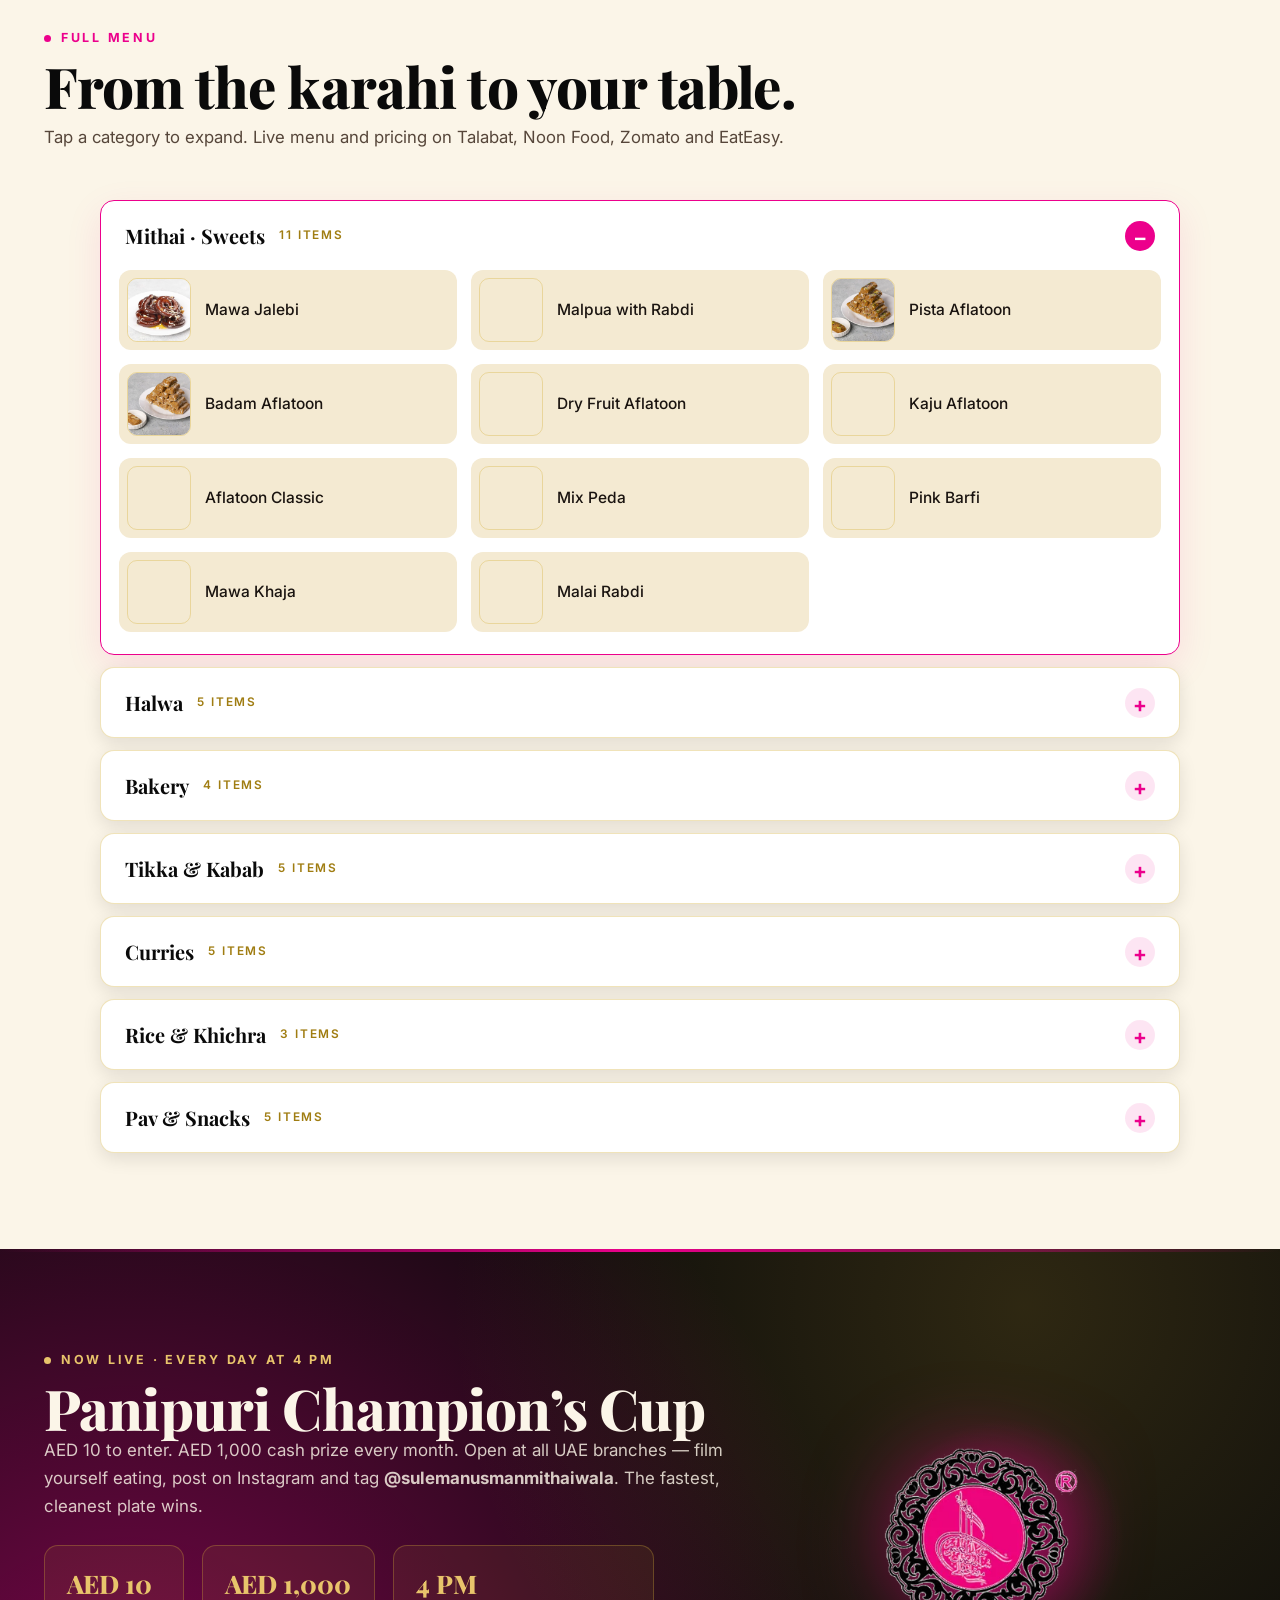
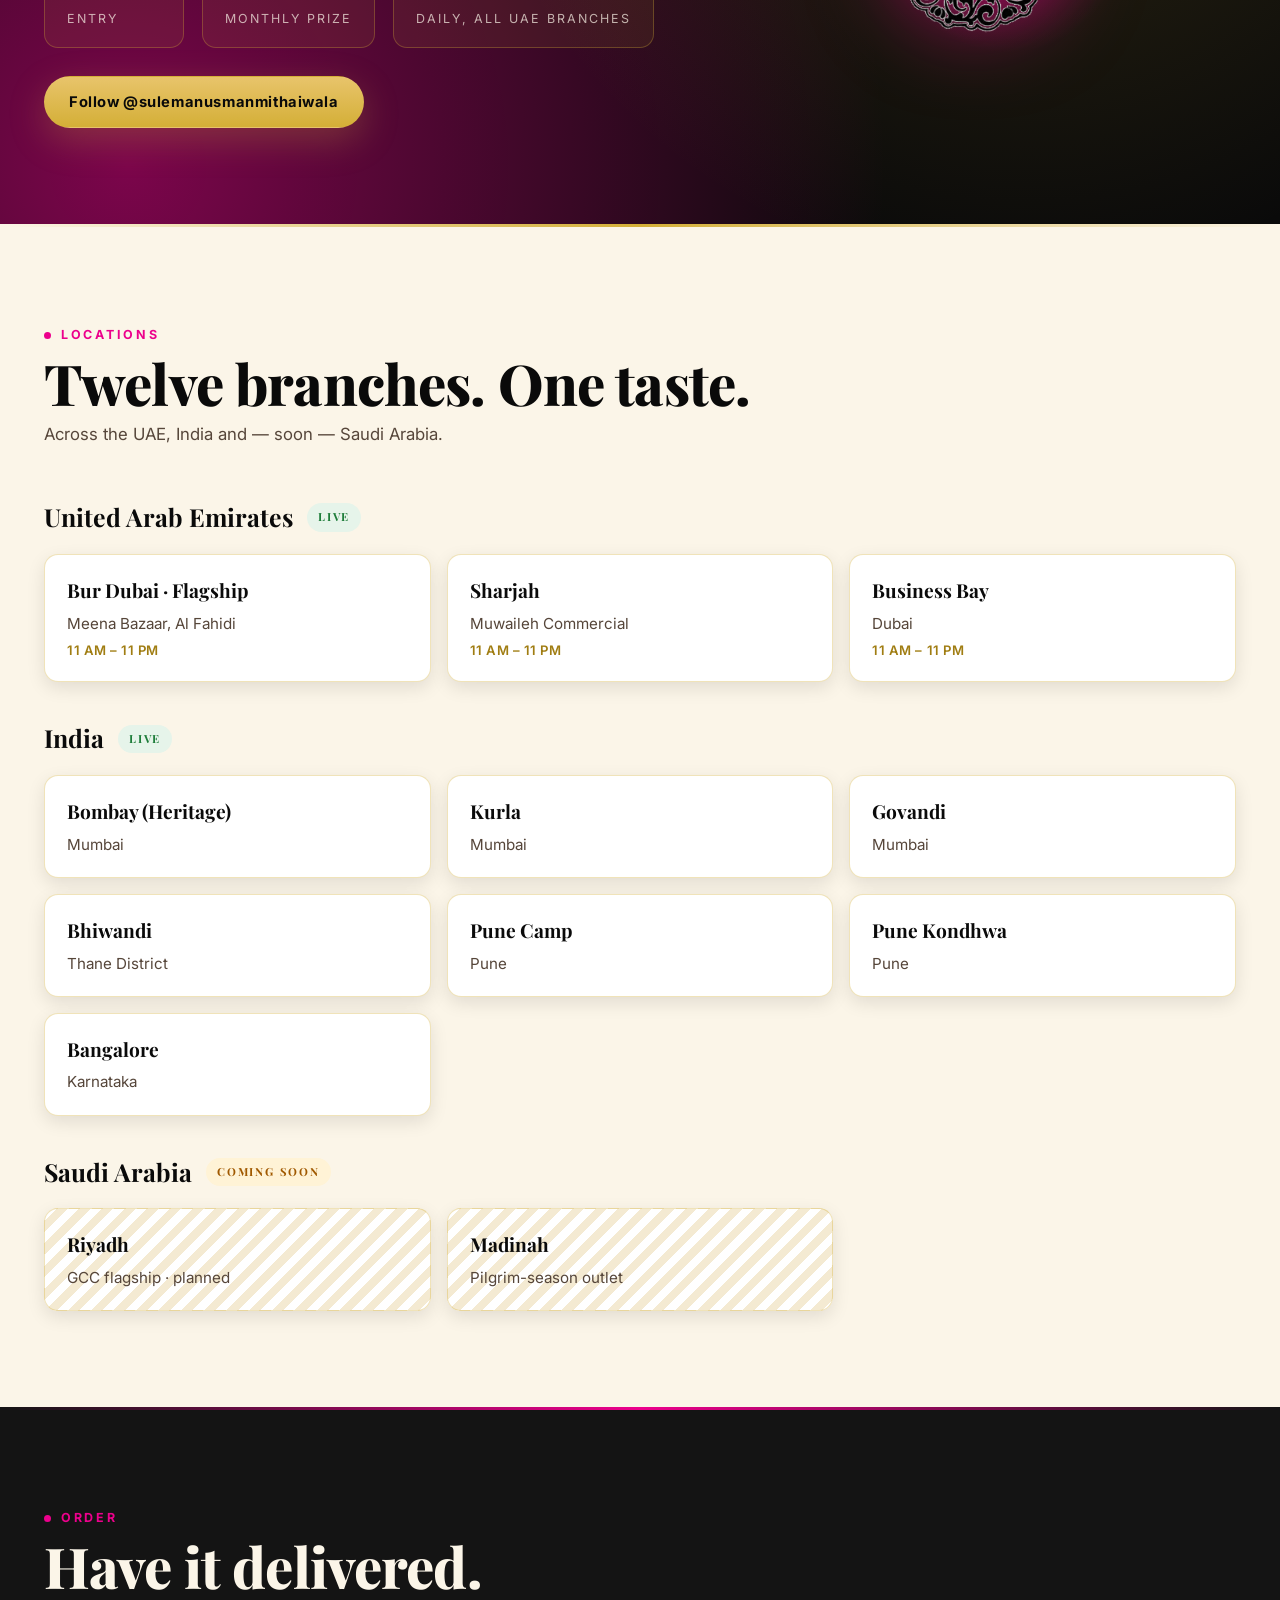
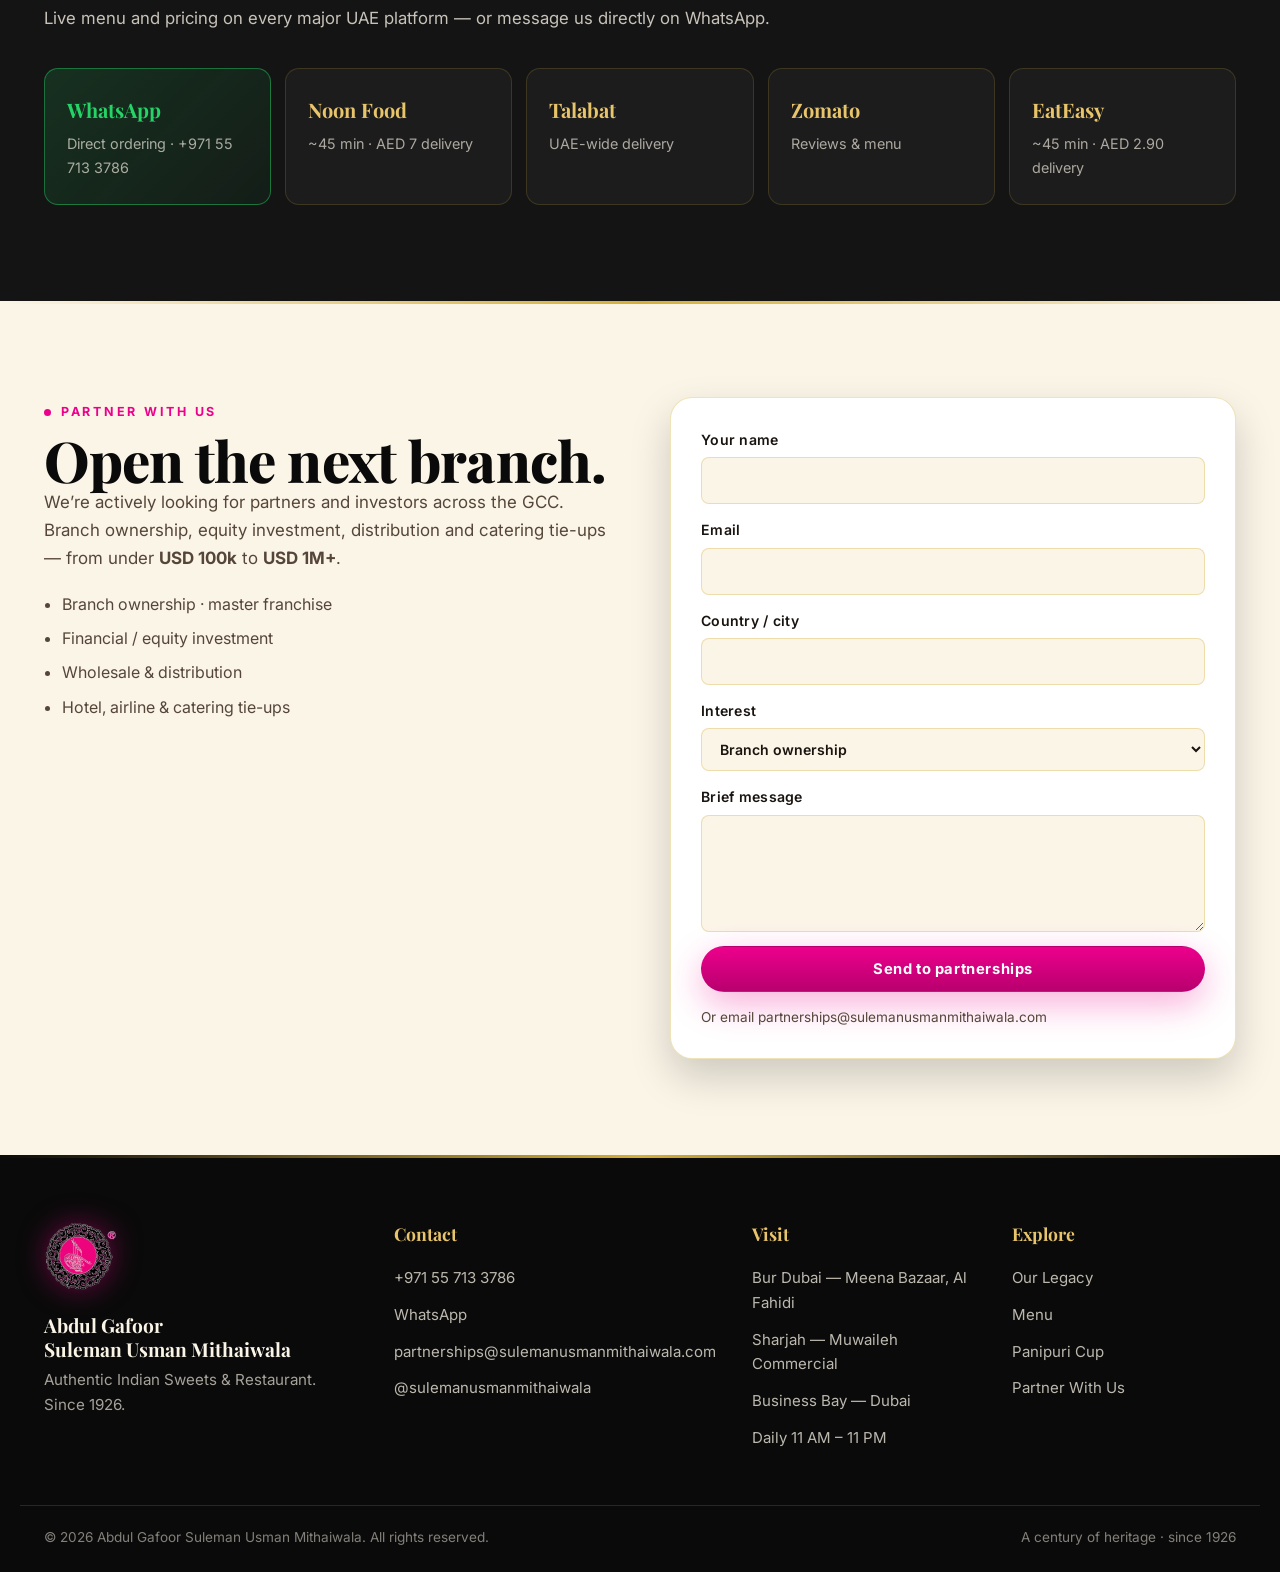
==== commit 1898d178: "Perf round 2: trim Google Fonts URL (14 weights -> 9), defer AdSense via requestIdleCallback after f" ====
--- a/index.html
+++ b/index.html
@@ -18,9 +18,8 @@
 <link rel="alternate" hreflang="en" href="https://www.agsulemanusmanmithaiwala.ae/" />
 <link rel="alternate" hreflang="x-default" href="https://www.agsulemanusmanmithaiwala.ae/" />
 
-<!-- Google AdSense -->
+<!-- Google AdSense — account claim stays in head; script deferred until idle (see end of body) -->
 <meta name="google-adsense-account" content="ca-pub-7910994933427279" />
-<script async src="https://pagead2.googlesyndication.com/pagead/js/adsbygoogle.js?client=ca-pub-7910994933427279" crossorigin="anonymous"></script>
 
 <!-- Open Graph -->
 <meta property="og:type" content="restaurant.restaurant" />
@@ -31,8 +30,8 @@
 <meta property="og:image" content="https://www.agsulemanusmanmithaiwala.ae/images/storefront.jpg" />
 <meta property="og:image:secure_url" content="https://www.agsulemanusmanmithaiwala.ae/images/storefront.jpg" />
 <meta property="og:image:type" content="image/jpeg" />
-<meta property="og:image:width" content="1400" />
-<meta property="og:image:height" content="787" />
+<meta property="og:image:width" content="1200" />
+<meta property="og:image:height" content="674" />
 <meta property="og:image:alt" content="Abdul Gafoor Suleman Usman Mithaiwala &mdash; Bur Dubai flagship at night" />
 <meta property="og:locale" content="en_AE" />
 
@@ -50,9 +49,9 @@
 
 <link rel="preconnect" href="https://fonts.googleapis.com" />
 <link rel="preconnect" href="https://fonts.gstatic.com" crossorigin />
-<link href="https://fonts.googleapis.com/css2?family=Playfair+Display:wght@500;600;700;800;900&family=Inter:wght@300;400;500;600;700&family=Cormorant+Garamond:ital,wght@0,500;0,600;1,400&display=swap" rel="stylesheet" />
-
-<link rel="stylesheet" href="styles.css" />
+<link href="https://fonts.googleapis.com/css2?family=Playfair+Display:wght@600;700;800;900&family=Inter:wght@400;500;600;700&family=Cormorant+Garamond:ital@1&display=swap" rel="stylesheet" />
+
+<link rel="stylesheet" href="styles.css?v=20260518" />
 
 <!-- Structured data -->
 <script type="application/ld+json">
@@ -190,7 +189,7 @@
 <!-- HERO -->
 <section class="hero">
   <div class="hero__bg" aria-hidden="true">
-    <picture><source srcset="images/storefront.webp" type="image/webp" /><img src="images/storefront.jpg" alt="" class="hero__photo" width="1400" height="787" decoding="async" fetchpriority="high" /></picture>
+    <picture><source srcset="images/storefront.webp" type="image/webp" /><img src="images/storefront.jpg" alt="" class="hero__photo" width="1200" height="674" decoding="async" fetchpriority="high" /></picture>
     <div class="hero__veil"></div>
   </div>
   <div class="container hero__inner">
@@ -563,6 +562,36 @@
   <svg viewBox="0 0 32 32" width="26" height="26" aria-hidden="true"><path fill="currentColor" d="M19.11 17.43c-.27-.14-1.6-.79-1.85-.88-.25-.09-.43-.14-.61.14-.18.27-.7.88-.86 1.06-.16.18-.32.2-.59.07-.27-.14-1.13-.42-2.16-1.34-.8-.71-1.34-1.59-1.5-1.86-.16-.27-.02-.42.12-.55.12-.12.27-.32.41-.48.14-.16.18-.27.27-.45.09-.18.05-.34-.02-.48-.07-.14-.61-1.46-.83-2-.22-.53-.45-.46-.61-.46-.16 0-.34-.02-.52-.02-.18 0-.48.07-.73.34-.25.27-.95.93-.95 2.27 0 1.34.98 2.64 1.11 2.82.14.18 1.93 2.95 4.68 4.13.66.28 1.17.45 1.57.58.66.21 1.26.18 1.74.11.53-.08 1.6-.65 1.83-1.28.23-.63.23-1.17.16-1.28-.07-.11-.25-.18-.52-.32zM16 4C9.37 4 4 9.37 4 16c0 2.11.55 4.09 1.51 5.81L4 28l6.36-1.49A11.92 11.92 0 0 0 16 28c6.63 0 12-5.37 12-12S22.63 4 16 4zm0 21.6c-1.93 0-3.74-.55-5.27-1.51l-.38-.23-3.78.88.88-3.78-.23-.38A9.6 9.6 0 1 1 25.6 16c0 5.3-4.3 9.6-9.6 9.6z"/></svg>
 </a>
 
-<script src="script.js" defer></script>
+<script src="script.js?v=20260518" defer></script>
+
+<!-- AdSense: load when the browser is idle (or, failing that, 3s after window load) -->
+<script>
+(function () {
+  function loadAdSense() {
+    if (window.__adsenseLoaded) return;
+    window.__adsenseLoaded = true;
+    var s = document.createElement('script');
+    s.async = true;
+    s.crossOrigin = 'anonymous';
+    s.src = 'https://pagead2.googlesyndication.com/pagead/js/adsbygoogle.js?client=ca-pub-7910994933427279';
+    document.head.appendChild(s);
+  }
+  if (document.readyState === 'complete') {
+    setTimeout(loadAdSense, 1500);
+  } else {
+    window.addEventListener('load', function () {
+      if ('requestIdleCallback' in window) {
+        requestIdleCallback(loadAdSense, { timeout: 3000 });
+      } else {
+        setTimeout(loadAdSense, 2000);
+      }
+    });
+  }
+  // Also load on first user interaction (signals real engagement)
+  ['scroll', 'mousedown', 'touchstart', 'keydown'].forEach(function (ev) {
+    window.addEventListener(ev, loadAdSense, { once: true, passive: true });
+  });
+})();
+</script>
 </body>
 </html>
